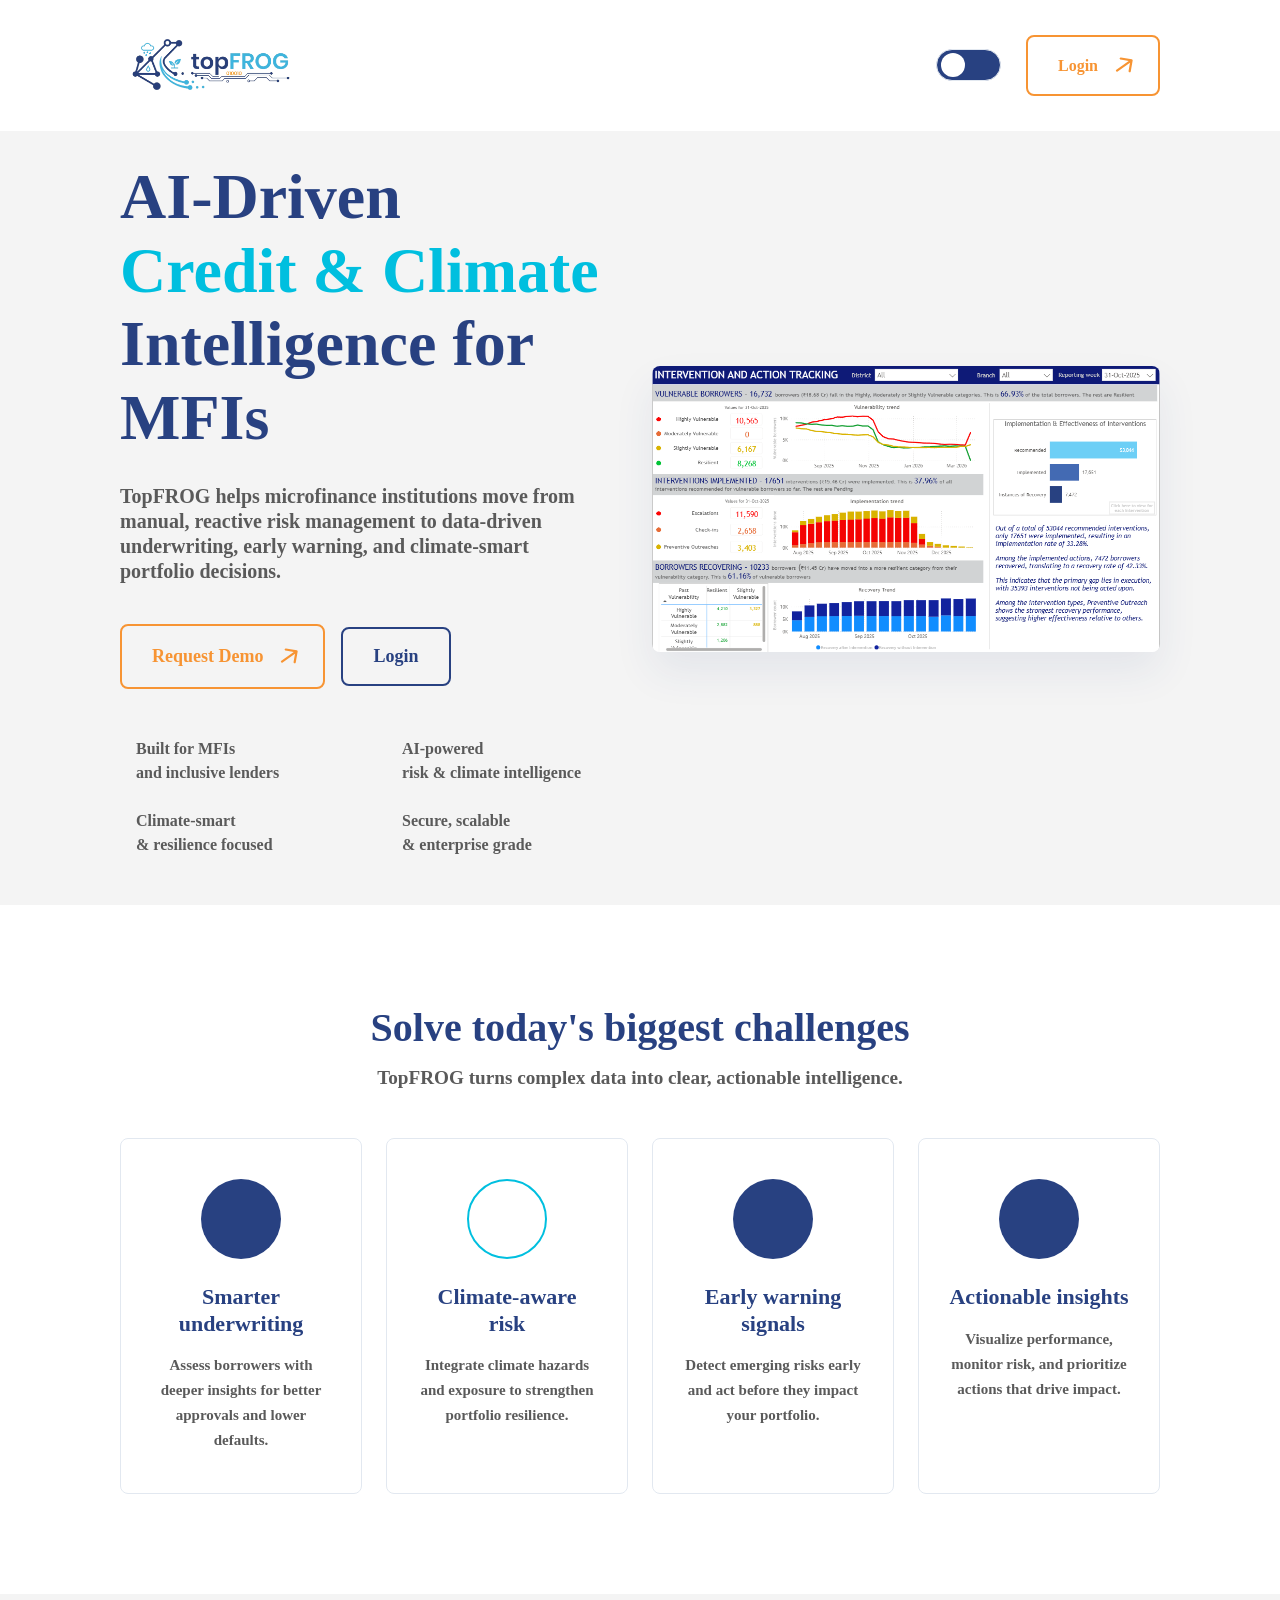
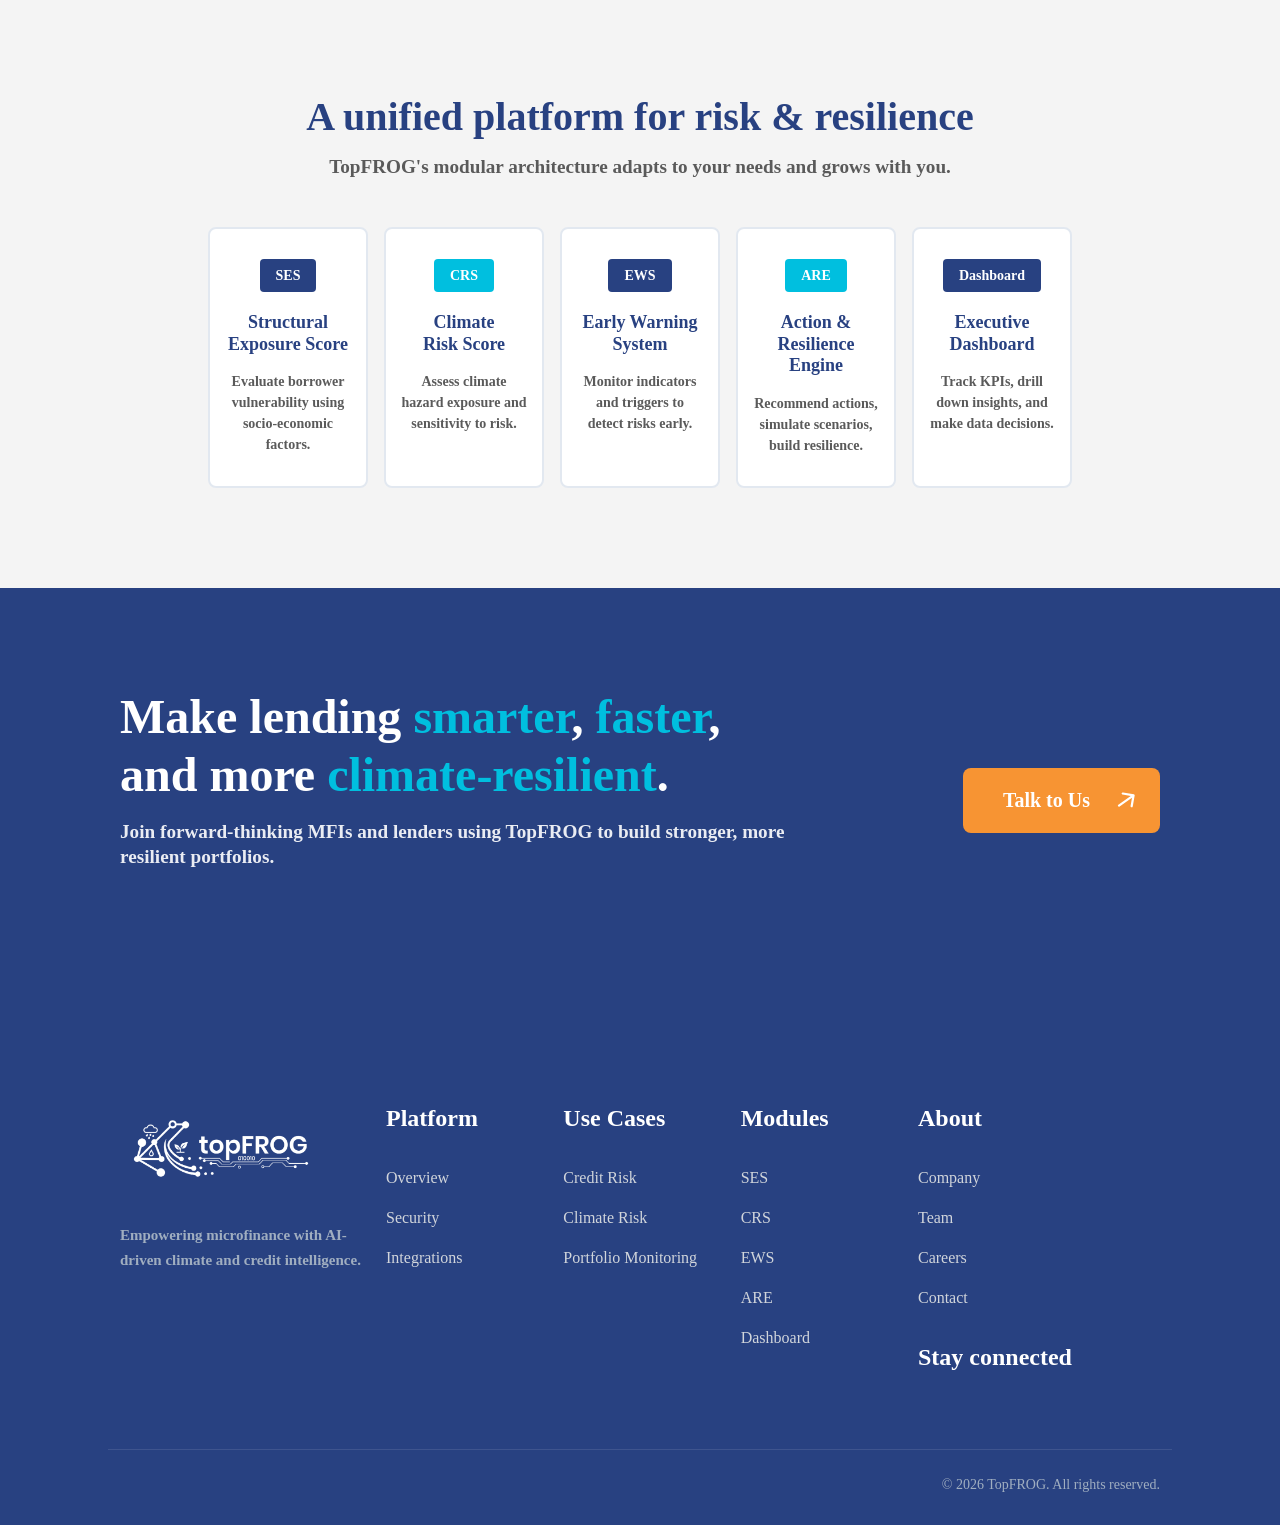
==== index.html @ 1429dd78 "Update index.html" ====
<!DOCTYPE html>
<html lang="en">
<head>
    <meta charset="UTF-8">
    <meta name="viewport" content="width=device-width, initial-scale=1.0">
    <title>TopFROG | AI-Driven Credit & Climate Intelligence</title>
    <link rel="icon" type="image/x-icon" href="browser_icon_bg.png">
    
    <link rel="stylesheet" href="css/bootstrap.min.css">
    <link rel="stylesheet" href="css/font-awesome.min.css">
    <link rel="stylesheet" href="css/fonts.css">
    <link rel="stylesheet" href="css/variables.css">
    <link rel="stylesheet" href="css/msc-main.css">
    <link rel="stylesheet" href="css/homepage.css">
    
    <link href="https://unpkg.com/aos@2.3.1/dist/aos.css" rel="stylesheet">

    <style>
        body {
            font-family: var(--font-family) !important;
            color: var(--text-color);
            background-color: #ffffff;
            -webkit-font-smoothing: antialiased;
            overflow-x: hidden;
            transition: background-color 0.4s ease, color 0.4s ease;
        }

        /* --- FLUID HEADER & ENLARGED LOGO --- */
        .main-header {
            position: fixed;
            top: 0; left: 0; width: 100%;
            background: #ffffff;
            padding: 20px 0;
            z-index: 1000;
            transition: all 0.4s cubic-bezier(0.25, 0.8, 0.25, 1);
            border-bottom: 1px solid transparent;
        }
        .main-header.shrink {
            padding: 10px 0 !important;
            box-shadow: 0 4px 20px rgba(0,0,0,0.08);
            border-bottom: 1px solid #eeeeee;
        }
        
        /* Enlarged Logo Configuration */
        .main-header .logo-and-menu img { height: 90px; transition: all 0.4s ease; }
        .main-header.shrink .logo-and-menu img { height: 65px !important; }
        
        .hero-padding-fix { padding-top: 160px; }

        /* --- MSC NATIVE DARK MODE SWITCH --- */
        .main-header .about-theme-toggle-btn .theme-switch { position:relative; display:inline-block; vertical-align:middle; width:65px; height:32px; margin:0 25px; }
        .main-header .about-theme-toggle-btn .theme-switch input { display:none; }
        .main-header .about-theme-toggle-btn .theme-slider { position:absolute; cursor:pointer; top:0; left:0; right:0; bottom:0; background-color:var(--primary-color); border-radius:50px; transition:0.4s; border:1px solid #e2e8f0; }
        .main-header .about-theme-toggle-btn .theme-slider:before { position:absolute; content:""; height:24px; width:24px; left:4px; bottom:3px; border-radius:50%; background-color:#ffffff; transition:0.4s; z-index:2; }
        .main-header .about-theme-toggle-btn input:checked + .theme-slider { background-color:#1e1e1e; border-color:#555; }
        .main-header .about-theme-toggle-btn input:checked + .theme-slider:before { transform:translateX(31px); }
        .main-header .about-theme-toggle-btn .fa-sun-o { color:#fdb913; position:absolute; left:9px; top:50%; transform:translateY(-50%); font-size:14px; z-index:1; }
        .main-header .about-theme-toggle-btn .fa-moon-o { color:#f1efef; position:absolute; right:9px; top:50%; transform:translateY(-50%); font-size:14px; z-index:1; }

        /* --- MSC NATIVE SLIDING BUTTON ANIMATIONS --- */
        .common-btn {
            background-color: transparent; 
            color: var(--active-btn);
            border: 2px solid var(--active-btn);
            border-radius: var(--border-radius);
            font-weight: 600;
            padding: 12px 30px;
            padding-right: 60px !important;
            position: relative;
            display: inline-block;
            transition: all 0.3s ease;
            text-decoration: none;
            overflow: hidden;
        }
        .common-btn .arrow {
            position: absolute;
            top: 0; bottom: 0;
            margin: auto;
            right: 20px;
            fill: var(--active-btn);
            transition: all 0.3s ease;
        }
        .common-btn:hover { background-color: var(--active-btn); color: #ffffff !important; box-shadow: 0 10px 20px rgba(247, 148, 51, 0.2); }
        .common-btn:hover .arrow { fill: #ffffff; right: 12px; }

        .btn-outline-msc {
            display: inline-flex; align-items: center; justify-content: center;
            background-color: transparent; color: var(--primary-color);
            font-weight: var(--font-weight-six); border-radius: var(--border-radius);
            padding: 12px 30px; border: 2px solid var(--primary-color);
            transition: all 0.3s ease; text-decoration: none; font-size: 18px;
        }
        .btn-outline-msc:hover { background-color: var(--primary-color); color: #ffffff; transform: translateY(-2px); }

        /* --- DYNAMIC COMPONENTS --- */
        .text-teal { color: var(--secondary-color) !important; }
        .text-dark-blue { color: var(--primary-color) !important; }
        .bg-light-gray { background-color: var(--background-color); transition: background-color 0.4s ease; }

        .dashboard-placeholder {
            background: #ffffff; border-radius: var(--border-radius); min-height: 450px;
            display: flex; align-items: center; justify-content: center;
            border: 1px solid #e2e8f0; box-shadow: 0 20px 40px rgba(40, 65, 129, 0.08); 
            transition: all 0.5s ease;
        }
        .dashboard-placeholder:hover { transform: translateY(-5px); box-shadow: 0 25px 50px rgba(40, 65, 129, 0.12); }

        .feature-card {
            background: #ffffff; border: 1px solid #e2e8f0; border-radius: var(--border-radius);
            padding: 40px 30px; text-align: center; height: 100%; transition: all 0.4s ease;
        }
        .feature-card:hover { transform: translateY(-8px); box-shadow: 0 15px 30px rgba(0,0,0,0.06); border-color: var(--secondary-color); }
        
        .icon-circle {
            width: 80px; height: 80px; background-color: var(--primary-color); color: #ffffff;
            border-radius: 50%; display: flex; align-items: center; justify-content: center;
            font-size: 2rem; margin: 0 auto 25px; transition: all 0.4s ease;
        }
        .feature-card:hover .icon-circle { transform: scale(1.1); box-shadow: 0 10px 20px rgba(40, 65, 129, 0.2); }

        .pipeline-box {
            background: #ffffff; border: 2px solid #e2e8f0; border-radius: var(--border-radius);
            padding: 30px 15px; text-align: center; height: 100%; transition: all 0.3s ease;
        }
        .pipeline-box:hover { border-color: var(--primary-color); box-shadow: 0 10px 20px rgba(0,0,0,0.04); transform: translateY(-3px);}
        
        .pipeline-tag {
            background: var(--primary-color); color: #ffffff; border-radius: 4px;
            padding: 6px 16px; font-weight: var(--font-weight-six); display: inline-block;
            margin-bottom: 20px; font-size: 14px;
        }

        .cta-section { background: var(--primary-color); padding: 100px 0; position: relative; overflow: hidden; }

        footer { background-color: var(--primary-color); color: #ffffff; padding: 80px 0 30px; }
        footer h6 { color: #ffffff; margin-bottom: 25px; font-weight: var(--font-weight-six); font-size: var(--font-size-twenty-four);}
        footer ul li a { color: #d1d5db; text-decoration: none; transition: all 0.3s ease; font-size: 16px; display: inline-block; padding: 4px 0;}
        footer ul li a:hover { color: var(--secondary-color); transform: translateX(5px); }
        .social-icon { color: #ffffff; font-size: 1.8rem; margin-right: 20px; transition: all 0.3s ease; }
        .social-icon:hover { color: var(--secondary-color); transform: translateY(-3px); }

        /* --- DARK MODE LOGIC --- */
        body.dark-theme { background-color: #121212; color: #d1d5db; }
        body.dark-theme .main-header { background: #1e1e1e; border-bottom-color: #333; }
        body.dark-theme .bg-light-gray { background-color: #1a1a1a !important; }
        body.dark-theme .feature-card, body.dark-theme .pipeline-box, body.dark-theme .dashboard-placeholder { 
            background: #1e1e1e; border-color: #333; color: #ffffff; box-shadow: none;
        }
        body.dark-theme .feature-card:hover, body.dark-theme .pipeline-box:hover { border-color: var(--secondary-color); }
        body.dark-theme h2, body.dark-theme h3, body.dark-theme h4, body.dark-theme h5 { color: #ffffff !important; }
        body.dark-theme .text-dark-blue { color: var(--secondary-light-color) !important; }
        body.dark-theme .btn-outline-msc { color: var(--secondary-light-color); border-color: var(--secondary-light-color); }
        body.dark-theme .btn-outline-msc:hover { background-color: var(--secondary-light-color); color: #121212; }
    </style>
</head>
<body>

    <header class="main-header">
        <div class="custom-container">
            <div class="header-inner d-flex justify-content-between align-items-center">
                <div class="logo-and-menu">
                    <a href="/">
                        <img src="TopFROG-removebg 2.png" alt="TopFROG Logo">
                    </a>
                </div>
                <div class="right-box d-flex align-items-center">
                    <ul class="d-none d-lg-flex mb-0 list-unstyled align-items-center me-4" style="gap: 30px;">
                        <li><a href="#" style="color: inherit; font-weight: var(--font-weight-six); text-decoration: none; font-size: 17px; transition: color 0.3s;" onmouseover="this.style.color='var(--secondary-color)'" onmouseout="this.style.color='inherit'">Platform</a></li>
                        <li><a href="#" style="color: inherit; font-weight: var(--font-weight-six); text-decoration: none; font-size: 17px; transition: color 0.3s;" onmouseover="this.style.color='var(--secondary-color)'" onmouseout="this.style.color='inherit'">Use Cases</a></li>
                        <li><a href="#" style="color: inherit; font-weight: var(--font-weight-six); text-decoration: none; font-size: 17px; transition: color 0.3s;" onmouseover="this.style.color='var(--secondary-color)'" onmouseout="this.style.color='inherit'">Modules</a></li>
                        <li><a href="#" style="color: inherit; font-weight: var(--font-weight-six); text-decoration: none; font-size: 17px; transition: color 0.3s;" onmouseover="this.style.color='var(--secondary-color)'" onmouseout="this.style.color='inherit'">About</a></li>
                    </ul>
                    
                    <div class="about-theme-toggle-btn">
                        <label class="theme-switch" for="theme-slider-switch">
                            <input type="checkbox" id="theme-slider-switch">
                            <div class="theme-slider round">
                                <i class="fa fa-sun-o" aria-hidden="true"></i>
                                <i class="fa fa-moon-o" aria-hidden="true"></i>
                            </div>
                        </label>
                    </div>

                    <a href="/application/login.html" class="common-btn" style="font-size: 16px;">
                        Login
                        <svg class="arrow" width="27" height="27" viewBox="0 0 27 27" fill="none" xmlns="http://www.w3.org/2000/svg"><path fill-rule="evenodd" clip-rule="evenodd" d="M5.09846 19.2357C5.45043 19.7384 6.14327 19.8605 6.64594 19.5086L19.0113 10.8502L17.567 19.0408C17.4605 19.6452 17.864 20.2215 18.4684 20.3281C19.0727 20.4346 19.6489 20.0311 19.7556 19.4268L21.6656 8.59436C21.7721 7.99011 21.3686 7.41383 20.7644 7.3072L9.93194 5.39723C9.32761 5.29065 8.75133 5.69417 8.64478 6.29851C8.5382 6.90284 8.94172 7.47912 9.54606 7.58567L17.7367 9.0299L5.37132 17.6882C4.86865 18.0402 4.74649 18.733 5.09846 19.2357Z"></path></svg>
                    </a>
                </div>
            </div>
        </div>
    </header>

    <section class="common-section-top hero-padding-fix pb-5 bg-light-gray">
        <div class="custom-container">
            <div class="row align-items-center">
                <div class="col-lg-6 title-box mb-5 mb-lg-0" data-aos="fade-right" data-aos-duration="1000">
                    <h2 style="color: var(--primary-color); font-size: 4rem; font-weight: 700; line-height: 1.15; margin-bottom: 30px;">
                        AI-Driven <br>
                        <span class="text-teal">Credit & Climate</span> <br>
                        Intelligence for MFIs
                    </h2>
                    <p style="font-size: 1.25rem; margin-bottom: 40px; max-width: 90%;">
                        TopFROG helps microfinance institutions move from manual, reactive risk management to data-driven underwriting, early warning, and climate-smart portfolio decisions.
                    </p>
                    <div class="d-flex gap-3 mb-5 align-items-center">
                        <a href="#" class="common-btn" style="font-size: 18px; padding: 14px 30px; padding-right: 60px !important;">
                            Request Demo
                            <svg class="arrow" width="27" height="27" viewBox="0 0 27 27" fill="none" xmlns="http://www.w3.org/2000/svg"><path fill-rule="evenodd" clip-rule="evenodd" d="M5.09846 19.2357C5.45043 19.7384 6.14327 19.8605 6.64594 19.5086L19.0113 10.8502L17.567 19.0408C17.4605 19.6452 17.864 20.2215 18.4684 20.3281C19.0727 20.4346 19.6489 20.0311 19.7556 19.4268L21.6656 8.59436C21.7721 7.99011 21.3686 7.41383 20.7644 7.3072L9.93194 5.39723C9.32761 5.29065 8.75133 5.69417 8.64478 6.29851C8.5382 6.90284 8.94172 7.47912 9.54606 7.58567L17.7367 9.0299L5.37132 17.6882C4.86865 18.0402 4.74649 18.733 5.09846 19.2357Z"></path></svg>
                        </a>
                        <a href="/application/login.html" class="btn-outline-msc" style="padding: 14px 30px;">Login</a>
                    </div>
                    
                    <div class="row g-4" style="font-weight: var(--font-weight-six); font-size: 16px;">
                        <div class="col-6 d-flex align-items-center gap-3">
                            <i class="fa fa-shield fa-2x text-dark-blue"></i>
                            <span>Built for MFIs<br>and inclusive lenders</span>
                        </div>
                        <div class="col-6 d-flex align-items-center gap-3">
                            <i class="fa fa-line-chart fa-2x text-dark-blue"></i>
                            <span>AI-powered<br>risk & climate intelligence</span>
                        </div>
                        <div class="col-6 d-flex align-items-center gap-3">
                            <i class="fa fa-leaf fa-2x text-dark-blue"></i>
                            <span>Climate-smart<br>& resilience focused</span>
                        </div>
                        <div class="col-6 d-flex align-items-center gap-3">
                            <i class="fa fa-lock fa-2x text-dark-blue"></i>
                            <span>Secure, scalable<br>& enterprise grade</span>
                        </div>
                    </div>
                </div>
                
                <div class="col-lg-6" data-aos="fade-left" data-aos-duration="1200" data-aos-delay="200">
                    <a href="/application/login.html">
                        <img src="Dashboard_Mock.png" alt="TopFROG Dashboard" style="width: 100%; height: auto; border-radius: var(--border-radius); box-shadow: 0 20px 40px rgba(40, 65, 129, 0.08);">
                    </a>
                </div>
            </div>
        </div>
    </section>

    <section class="common-section" style="padding: 100px 0;">
        <div class="custom-container">
            <div class="title-box text-center mb-5" data-aos="fade-up">
                <h3 style="color: var(--primary-color); font-weight: 700; font-size: 2.5rem; margin-bottom: 15px;">Solve today's biggest challenges</h3>
                <p style="font-size: 1.2rem;">TopFROG turns complex data into clear, actionable intelligence.</p>
            </div>
            
            <div class="row g-4">
                <div class="col-md-6 col-lg-3" data-aos="fade-up" data-aos-delay="100">
                    <div class="feature-card">
                        <div class="icon-circle"><i class="fa fa-user"></i></div>
                        <h4 style="color: var(--primary-color); font-size: 22px; font-weight: var(--font-weight-six);">Smarter underwriting</h4>
                        <p class="mb-0 mt-3" style="font-size: 15px;">Assess borrowers with deeper insights for better approvals and lower defaults.</p>
                    </div>
                </div>
                <div class="col-md-6 col-lg-3" data-aos="fade-up" data-aos-delay="200">
                    <div class="feature-card">
                        <div class="icon-circle text-teal bg-white" style="border: 2px solid var(--secondary-color);"><i class="fa fa-tint"></i></div>
                        <h4 style="color: var(--primary-color); font-size: 22px; font-weight: var(--font-weight-six);">Climate-aware risk</h4>
                        <p class="mb-0 mt-3" style="font-size: 15px;">Integrate climate hazards and exposure to strengthen portfolio resilience.</p>
                    </div>
                </div>
                <div class="col-md-6 col-lg-3" data-aos="fade-up" data-aos-delay="300">
                    <div class="feature-card">
                        <div class="icon-circle"><i class="fa fa-bell"></i></div>
                        <h4 style="color: var(--primary-color); font-size: 22px; font-weight: var(--font-weight-six);">Early warning signals</h4>
                        <p class="mb-0 mt-3" style="font-size: 15px;">Detect emerging risks early and act before they impact your portfolio.</p>
                    </div>
                </div>
                <div class="col-md-6 col-lg-3" data-aos="fade-up" data-aos-delay="400">
                    <div class="feature-card">
                        <div class="icon-circle"><i class="fa fa-bar-chart"></i></div>
                        <h4 style="color: var(--primary-color); font-size: 22px; font-weight: var(--font-weight-six);">Actionable insights</h4>
                        <p class="mb-0 mt-3" style="font-size: 15px;">Visualize performance, monitor risk, and prioritize actions that drive impact.</p>
                    </div>
                </div>
            </div>
        </div>
    </section>

    <section class="common-section bg-light-gray" style="padding: 100px 0;">
        <div class="custom-container text-center">
            <div class="title-box mb-5" data-aos="fade-up">
                <h3 style="color: var(--primary-color); font-weight: 700; font-size: 2.5rem; margin-bottom: 15px;">A unified platform for risk & resilience</h3>
                <p style="font-size: 1.2rem;">TopFROG's modular architecture adapts to your needs and grows with you.</p>
            </div>
            
            <div class="row g-3 align-items-stretch justify-content-center">
                <div class="col-md-2" data-aos="zoom-in" data-aos-delay="100">
                    <div class="pipeline-box">
                        <span class="pipeline-tag">SES</span>
                        <h5 style="color: var(--primary-color); font-weight: var(--font-weight-six); font-size: 18px;">Structural<br>Exposure Score</h5>
                        <p style="font-size: 14px; line-height: 1.5;" class="mt-3">Evaluate borrower vulnerability using socio-economic factors.</p>
                        <i class="fa fa-users fa-2x text-dark-blue mt-3"></i>
                    </div>
                </div>
                <div class="col-md-2" data-aos="zoom-in" data-aos-delay="200">
                    <div class="pipeline-box">
                        <span class="pipeline-tag" style="background-color: var(--secondary-color);">CRS</span>
                        <h5 style="color: var(--primary-color); font-weight: var(--font-weight-six); font-size: 18px;">Climate<br>Risk Score</h5>
                        <p style="font-size: 14px; line-height: 1.5;" class="mt-3">Assess climate hazard exposure and sensitivity to risk.</p>
                        <i class="fa fa-bolt fa-2x text-teal mt-3"></i>
                    </div>
                </div>
                <div class="col-md-2" data-aos="zoom-in" data-aos-delay="300">
                    <div class="pipeline-box">
                        <span class="pipeline-tag">EWS</span>
                        <h5 style="color: var(--primary-color); font-weight: var(--font-weight-six); font-size: 18px;">Early Warning<br>System</h5>
                        <p style="font-size: 14px; line-height: 1.5;" class="mt-3">Monitor indicators and triggers to detect risks early.</p>
                        <i class="fa fa-bell-o fa-2x text-dark-blue mt-3"></i>
                    </div>
                </div>
                <div class="col-md-2" data-aos="zoom-in" data-aos-delay="400">
                    <div class="pipeline-box">
                        <span class="pipeline-tag" style="background-color: var(--secondary-color);">ARE</span>
                        <h5 style="color: var(--primary-color); font-weight: var(--font-weight-six); font-size: 18px;">Action &<br>Resilience Engine</h5>
                        <p style="font-size: 14px; line-height: 1.5;" class="mt-3">Recommend actions, simulate scenarios, build resilience.</p>
                        <i class="fa fa-leaf fa-2x text-teal mt-3"></i>
                    </div>
                </div>
                <div class="col-md-2" data-aos="zoom-in" data-aos-delay="500">
                    <div class="pipeline-box">
                        <span class="pipeline-tag">Dashboard</span>
                        <h5 style="color: var(--primary-color); font-weight: var(--font-weight-six); font-size: 18px;">Executive<br>Dashboard</h5>
                        <p style="font-size: 14px; line-height: 1.5;" class="mt-3">Track KPIs, drill down insights, and make data decisions.</p>
                        <i class="fa fa-pie-chart fa-2x text-dark-blue mt-3"></i>
                    </div>
                </div>
            </div>
        </div>
    </section>

    <section class="common-section cta-section">
        <div class="custom-container">
            <div class="row align-items-center">
                <div class="col-lg-8 title-box" data-aos="fade-right">
                    <h2 class="text-white mb-3" style="font-size: 3rem; font-weight: 700; line-height: 1.2;">
                        Make lending <span class="text-teal">smarter</span>, <span class="text-teal">faster</span>,<br>
                        and more <span class="text-teal">climate-resilient</span>.
                    </h2>
                    <p class="text-white mt-3" style="opacity: 0.9; font-size: 1.2rem;">
                        Join forward-thinking MFIs and lenders using TopFROG to build stronger, more resilient portfolios.
                    </p>
                </div>
                <div class="col-lg-4 text-lg-end mt-5 mt-lg-0" data-aos="fade-left">
                    <a href="#" class="common-btn" style="font-size: 20px; padding: 16px 40px; padding-right: 70px !important; background-color: var(--active-btn); border: none; color: #ffffff;">
                        Talk to Us
                        <svg class="arrow" width="27" height="27" viewBox="0 0 27 27" fill="none" xmlns="http://www.w3.org/2000/svg"><path fill-rule="evenodd" clip-rule="evenodd" d="M5.09846 19.2357C5.45043 19.7384 6.14327 19.8605 6.64594 19.5086L19.0113 10.8502L17.567 19.0408C17.4605 19.6452 17.864 20.2215 18.4684 20.3281C19.0727 20.4346 19.6489 20.0311 19.7556 19.4268L21.6656 8.59436C21.7721 7.99011 21.3686 7.41383 20.7644 7.3072L9.93194 5.39723C9.32761 5.29065 8.75133 5.69417 8.64478 6.29851C8.5382 6.90284 8.94172 7.47912 9.54606 7.58567L17.7367 9.0299L5.37132 17.6882C4.86865 18.0402 4.74649 18.733 5.09846 19.2357Z" fill="#ffffff"></path></svg>
                    </a>
                </div>
            </div>
        </div>
    </section>

    <footer>
        <div class="custom-container">
            <div class="row mb-5">
                <div class="col-lg-3 mb-5 mb-lg-0">
                    <img src="TopFROG-removebg 2.png" alt="TopFROG Logo" style="height: 100px; filter: brightness(0) invert(1);" class="mb-4">
                    <p style="color: #a0aec0; font-size: 15px;">Empowering microfinance with AI-driven climate and credit intelligence.</p>
                </div>
                <div class="col-lg-2 col-6">
                    <h6>Platform</h6>
                    <ul class="list-unstyled">
                        <li class="mb-2"><a href="#">Overview</a></li>
                        <li class="mb-2"><a href="#">Security</a></li>
                        <li class="mb-2"><a href="#">Integrations</a></li>
                    </ul>
                </div>
                <div class="col-lg-2 col-6">
                    <h6>Use Cases</h6>
                    <ul class="list-unstyled">
                        <li class="mb-2"><a href="#">Credit Risk</a></li>
                        <li class="mb-2"><a href="#">Climate Risk</a></li>
                        <li class="mb-2"><a href="#">Portfolio Monitoring</a></li>
                    </ul>
                </div>
                <div class="col-lg-2 col-6 mt-4 mt-lg-0">
                    <h6>Modules</h6>
                    <ul class="list-unstyled">
                        <li class="mb-2"><a href="#">SES</a></li>
                        <li class="mb-2"><a href="#">CRS</a></li>
                        <li class="mb-2"><a href="#">EWS</a></li>
                        <li class="mb-2"><a href="#">ARE</a></li>
                        <li class="mb-2"><a href="#">Dashboard</a></li>
                    </ul>
                </div>
                <div class="col-lg-3 col-6 mt-4 mt-lg-0">
                    <h6>About</h6>
                    <ul class="list-unstyled mb-4">
                        <li class="mb-2"><a href="#">Company</a></li>
                        <li class="mb-2"><a href="#">Team</a></li>
                        <li class="mb-2"><a href="#">Careers</a></li>
                        <li class="mb-2"><a href="#">Contact</a></li>
                    </ul>
                    <h6>Stay connected</h6>
                    <div class="d-flex mt-3">
                        <a href="#" class="social-icon"><i class="fa fa-linkedin"></i></a>
                        <a href="#" class="social-icon"><i class="fa fa-envelope"></i></a>
                    </div>
                </div>
            </div>
            <div class="row pt-4" style="border-top: 1px solid rgba(255,255,255,0.1);">
                <div class="col-12 text-center text-md-end" style="color: #a0aec0; font-size: 14px;">
                    © 2026 TopFROG. All rights reserved.
                </div>
            </div>
        </div>
    </footer>

    <div class="back-to-top" style="display: none;">
        <a href="#"><i class="fa fa-chevron-up"></i></a>
    </div>

    <script src="https://code.jquery.com/jquery-3.6.0.min.js"></script>
    <script src="https://cdn.jsdelivr.net/npm/bootstrap@5.3.0/dist/js/bootstrap.bundle.min.js"></script>
    <script src="https://unpkg.com/aos@2.3.1/dist/aos.js"></script>
    <script src="js/msc-custom.js"></script>
    
    <script>
        // Initialize AOS Animations
        AOS.init({ once: true, offset: 50, easing: 'ease-out-cubic' });

        // Standalone Vanilla JS Dark Mode Logic 
        // (This replaces the WordPress-dependent theme-dark-mode.js to prevent AJAX 404 errors on GitHub Pages)
        document.addEventListener('DOMContentLoaded', function() {
            const themeToggle = document.getElementById('theme-slider-switch');
            const body = document.body;

            // Check local storage on load
            if (localStorage.getItem('theme') === 'dark') {
                body.classList.add('dark-theme');
                themeToggle.checked = true;
            } else {
                body.classList.remove('dark-theme');
                themeToggle.checked = false;
            }

            // Listen for toggle clicks
            themeToggle.addEventListener('change', function() {
                if (this.checked) {
                    body.classList.add('dark-theme');
                    localStorage.setItem('theme', 'dark');
                } else {
                    body.classList.remove('dark-theme');
                    localStorage.setItem('theme', 'light');
                }
            });
        });
    </script>
</body>
</html>
---- css/fonts.css ----
/* ---------- font-family ---------- 

Source Sans Pro - font-weight: normal
Source Sans Pro Light - font-weight: 300
Source Sans Pro ExtraLight -  font-weight: 200
Source Sans Pro Semibold -  font-weight: 600
Source Sans Pro Bold - font-weight: bold
Source Sans Pro Black - font-weight: 900 

*/

@font-face {
  font-family: "Source Sans Pro";
  src: url("fonts/SourceSansPro-Black.eot");
  src: url("fonts/SourceSansPro-BlackIt.eot?#iefix") format("embedded-opentype"),
    url("fonts/SourceSansPro-BlackIt.woff2") format("woff2"),
    url("fonts/SourceSansPro-BlackIt.woff") format("woff"),
    url("fonts/SourceSansPro-BlackIt.ttf") format("truetype");
  font-weight: 900;
  font-style: italic;
  font-display: swap;
}

@font-face {
  font-family: "Source Sans Pro";
  src: url("fonts/SourceSansPro-BoldIt.eot");
  src: url("fonts/SourceSansPro-BoldIt.eot?#iefix") format("embedded-opentype"),
    url("fonts/SourceSansPro-BoldIt.woff2") format("woff2"),
    url("fonts/SourceSansPro-BoldIt.woff") format("woff"),
    url("fonts/SourceSansPro-BoldIt.ttf") format("truetype");
  font-weight: bold;
  font-style: italic;
  font-display: swap;
}

@font-face {
  font-family: "Source Sans Pro";
  src: url("fonts/SourceSansPro-Bold.eot");
  src: url("fonts/SourceSansPro-Bold.eot?#iefix") format("embedded-opentype"),
    url("fonts/SourceSansPro-Bold.woff2") format("woff2"),
    url("fonts/SourceSansPro-Bold.woff") format("woff"),
    url("fonts/SourceSansPro-Bold.ttf") format("truetype");
  font-weight: bold;
  font-style: normal;
  font-display: swap;
}

@font-face {
  font-family: "Source Sans Pro";
  src: url("fonts/SourceSansPro-Black.eot");
  src: url("fonts/SourceSansPro-Black.eot?#iefix") format("embedded-opentype"),
    url("fonts/SourceSansPro-Black.woff2") format("woff2"),
    url("fonts/SourceSansPro-Black.woff") format("woff"),
    url("fonts/SourceSansPro-Black.ttf") format("truetype");
  font-weight: 900;
  font-style: normal;
  font-display: swap;
}

@font-face {
  font-family: "Source Sans Pro";
  src: url("fonts/SourceSansPro-ExtraLightIt.eot");
  src: url("fonts/SourceSansPro-ExtraLightIt.eot?#iefix")
      format("embedded-opentype"),
    url("fonts/SourceSansPro-ExtraLightIt.woff2") format("woff2"),
    url("fonts/SourceSansPro-ExtraLightIt.woff") format("woff"),
    url("fonts/SourceSansPro-ExtraLightIt.ttf") format("truetype");
  font-weight: 200;
  font-style: italic;
  font-display: swap;
}

@font-face {
  font-family: "Source Sans Pro";
  src: url("fonts/SourceSansPro-ExtraLight.eot");
  src: url("fonts/SourceSansPro-ExtraLight.eot?#iefix")
      format("embedded-opentype"),
    url("fonts/SourceSansPro-ExtraLight.woff2") format("woff2"),
    url("fonts/SourceSansPro-ExtraLight.woff") format("woff"),
    url("fonts/SourceSansPro-ExtraLight.ttf") format("truetype");
  font-weight: 200;
  font-style: normal;
  font-display: swap;
}

@font-face {
  font-family: "Source Sans Pro";
  src: url("fonts/SourceSansPro-It.eot");
  src: url("fonts/SourceSansPro-It.eot?#iefix") format("embedded-opentype"),
    url("fonts/SourceSansPro-It.woff2") format("woff2"),
    url("fonts/SourceSansPro-It.woff") format("woff"),
    url("fonts/SourceSansPro-It.ttf") format("truetype");
  font-weight: normal;
  font-style: italic;
  font-display: swap;
}

@font-face {
  font-family: "Source Sans Pro";
  src: url("fonts/SourceSansPro-Light.eot");
  src: url("fonts/SourceSansPro-Light.eot?#iefix") format("embedded-opentype"),
    url("fonts/SourceSansPro-Light.woff2") format("woff2"),
    url("fonts/SourceSansPro-Light.woff") format("woff"),
    url("fonts/SourceSansPro-Light.ttf") format("truetype");
  font-weight: 300;
  font-style: normal;
  font-display: swap;
}

@font-face {
  font-family: "Source Sans Pro";
  src: url("fonts/SourceSansPro-LightIt.eot");
  src: url("fonts/SourceSansPro-LightIt.eot?#iefix") format("embedded-opentype"),
    url("fonts/SourceSansPro-LightIt.woff2") format("woff2"),
    url("fonts/SourceSansPro-LightIt.woff") format("woff"),
    url("fonts/SourceSansPro-LightIt.ttf") format("truetype");
  font-weight: 300;
  font-style: italic;
  font-display: swap;
}

@font-face {
  font-family: "Source Sans Pro";
  src: url("fonts/SourceSansPro-Regular.eot");
  src: url("fonts/SourceSansPro-Regular.eot?#iefix") format("embedded-opentype"),
    url("fonts/SourceSansPro-Regular.woff2") format("woff2"),
    url("fonts/SourceSansPro-Regular.woff") format("woff"),
    url("fonts/SourceSansPro-Regular.ttf") format("truetype");
  font-weight: normal;
  font-style: normal;
  font-display: swap;
}

@font-face {
  font-family: "Source Sans Pro";
  src: url("fonts/SourceSansPro-SemiboldIt.eot");
  src: url("fonts/SourceSansPro-SemiboldIt.eot?#iefix")
      format("embedded-opentype"),
    url("fonts/SourceSansPro-SemiboldIt.woff2") format("woff2"),
    url("fonts/SourceSansPro-SemiboldIt.woff") format("woff"),
    url("fonts/SourceSansPro-SemiboldIt.ttf") format("truetype");
  font-weight: 600;
  font-style: italic;
  font-display: swap;
}

@font-face {
  font-family: "Source Sans Pro";
  src: url("fonts/SourceSansPro-Semibold.eot");
  src: url("fonts/SourceSansPro-Semibold.eot?#iefix")
      format("embedded-opentype"),
    url("fonts/SourceSansPro-Semibold.woff2") format("woff2"),
    url("fonts/SourceSansPro-Semibold.woff") format("woff"),
    url("fonts/SourceSansPro-Semibold.ttf") format("truetype");
  font-weight: 600;
  font-style: normal;
  font-display: swap;
}
---- css/variables.css ----
@import "fonts.css";
:root {
  --font-family: "Source Sans Pro";
  --primary-color: #284181;
  --secondary-color: #00bfdf;
  --secondary-light-color: #6ecfe0;
  --active-btn: #f79433;
  --text-color: #5a5a5a;
  --yellow-color: #fdb913;
  --background-color: #f4f4f4;
  --font-color: #5a5a5a;
  --background: no-repeat cover center;
  --custom-container-left: 120px;
  --title-margin-bottom: 50px;
  --common-space: 30px;
  --banner-size: 740px;
  --font-size-twenty-four: 24px;
  --font-weight-six: 600;
  --line-heigh-thirty: 30px;
  --border-radius: 8px;
} /*# sourceMappingURL=variables.css.map */
---- css/msc-main.css ----
:root {
  --font-family: "Source Sans Pro";
  --primary-color: #284181;
  --secondary-color: #00bfdf;
  --secondary-light-color: #6ecfe0;
  --active-btn: #f79433;
  --text-color: #5a5a5a;
  --yellow-color: #fdb913;
  --background-color: #f4f4f4;
  --font-color: #5a5a5a;
  --background: no-repeat cover center;
  --custom-container-left: 120px;
  --title-margin-bottom: 50px;
  --common-space: 30px;
  --banner-size: 740px;
  --font-size-twenty-four: 24px;
  --font-weight-six: 600;
  --line-heigh-thirty: 30px;
  --border-radius: 8px;
}

body {
  font-family: var(--font-family);
  font-weight: normal;
  font-style: normal;
  overflow-x: hidden;
  -webkit-font-smoothing: antialiased;
}

li {
  list-style: none;
}

ul {
  padding: 0;
}

ul,
p,
h1,
h2,
h3,
h4,
h5,
h6 {
  margin-bottom: 0;
}

p {
  font-weight: var(--font-weight-six);
  font-size: 20px;
  line-height: 25px;
}

a {
  outline: none;
  color: #fff;
  text-decoration: none;
}
a:hover {
  text-decoration: none;
  transition: 0.3s all ease-in-out;
  color: var(--active-btn);
}

.custom-container {
  padding: 0 120px;
}

.custom-container-left {
  padding-left: var(--custom-container-left);
}

.common-section {
  padding: 80px 0;
}

.common-section-top {
  padding-top: 80px;
}

.common-section-bottom {
  padding-bottom: 80px;
}

.common-bottom-padding {
  padding-bottom: 80px;
}

.common-btn {
  color: var(--active-btn);
  border: 2px solid var(--active-btn);
  border-radius: var(--border-radius);
  font-size: 26px;
  line-height: 33px;
  padding: 20px 34px;
  position: relative;
  display: inline-block;
  padding-right: 80px;
  transition: all 0.3s ease-in-out;
  overflow: hidden;
}
.common-btn .arrow {
  position: absolute;
  top: 0;
  bottom: 0;
  margin: auto;
  right: 23px;
  fill: var(--active-btn);
  transition: all 0.3s linear;
}
.common-btn:hover {
  color: #fff !important;
  background-color: var(--active-btn);
}
.common-btn:hover .arrow {
  fill: #fff;
  transform: rotate(-35deg);
  transform: scale(1.2) rotate(35deg);
}

.main-header {
  position: absolute;
  width: 100%;
  top: 0;
  z-index: 5;
  padding: 20px 0;
  transition: all 0.3s ease-in-out;
}
.main-header .search-area .search-box {
  position: absolute;
  right: 50px;
  z-index: 5;
  top: -10px;
  width: 0;
  transition: all 0.6s ease-out;
}
.main-header .search-area a {
  display: block;
  position: relative;
  z-index: 99;
}

.main-header .search-area .search-box input {
  border: none;
  font-size: 14px;
  /*  border-radius: var(--border-radius);*/
  border-radius: 8px !important;
  width: 100%;
  opacity: 0;
}
.main-header .search-area.show .search-box {
  width: 240px;
  transition: all 0.6s ease-in;
}
.main-header .search-area.show .search-box input {
  opacity: 1;
  padding: 10px 10px;
  padding-right: 68px;
}
.main-header .search-area.show .search-box input:focus-visible {
  outline: none;
}
.main-header .search-area.show svg {
  opacity: 0;
  position: relative;
}
.main-header .search-area.show:after {
  content: "";
  position: absolute;
  height: 2px;
  width: 22px;
  background: #fff;
  top: 12px;
  right: 16px;
  transform: rotate(45deg);
}
.main-header .search-area.show:before {
  content: "";
  position: absolute;
  height: 2px;
  width: 22px;
  background: #fff;
  top: 12px;
  right: 16px;
  transform: rotate(-45deg);
}
.main-header .header-inner {
  display: flex;
  justify-content: space-between;
  align-items: center;
}
.main-header .header-inner .logo-and-menu {
  display: flex;
  align-items: center;
}
.main-header .header-inner .menu {
  margin-right: 25px;
  cursor: pointer;
  margin-top: 18px;
}
.main-header .header-inner .menu span {
  height: 4px;
  background-color: #fff;
  width: 45px;
  display: block;
  margin-bottom: 10px;
}
.main-header .header-inner .menu span:last-of-type {
  margin-bottom: 0;
}
.main-header .header-inner .menu a {
  display: block;
}
.main-header .header-inner .search-and-language {
  justify-content: end;
  position: relative;
}
.main-header .header-inner .search-and-language svg {
  fill: #fff;
  display: inline-block;
  vertical-align: top;
}
.main-header .header-inner .search-and-language svg:last-of-type {
  margin-right: 10px;
}
.main-header .header-inner .search-and-language ul {
  display: flex;
  flex-direction: row;
  align-items: center;
}
.main-header .header-inner .search-and-language ul li {
  padding: 0 20px;
  border-right: solid 1px #fff;
  position: relative;
}
.main-header .header-inner .search-and-language ul li:hover a svg {
  fill: var(--active-btn);
  transition: 0.3s all ease-in-out;
}
.main-header .header-inner .search-and-language ul li:last-of-type {
  border-right: none;
  padding-right: 0;
}
.main-header .header-inner .search-and-language ul li .selectlanguage {
  background: transparent;
  color: #fff;
  outline: none;
  border: none;
  position: relative;
}
.main-header .header-inner .search-and-language .flag-option {
  cursor: pointer;
  position: relative;
  padding-right: 30px !important;
  margin-top: -4px;
}
.main-header .header-inner .search-and-language .flag-option:after {
  content: "";
  position: absolute;
  background-image: var(--wpr-bg-a89ab340-76ea-42ca-9ac2-3bebdf7f6df7);
  background-repeat: no-repeat;
  background-size: contain;
  width: 14px;
  height: 12px;
  top: 10px;
  right: 0;
}
.main-header .header-inner .search-and-language .flag-option li {
  border: none;
  margin-bottom: 10px;
}
.main-header .header-inner .search-and-language .flag-option .flag-select {
  display: none;
  position: absolute;
  top: 40px;
  width: 45px;
  padding: 0;
  background-color: #fff;
  z-index: 1;
}
.main-header .header-inner .search-and-language .flag-option .flag-select.show {
  display: block;
}
.main-header .header-inner .search-and-language .flag-option .flag-select li {
  padding: 5px;
  margin: 0;
}
.main-header.shrink {
  position: fixed;
  background-color: #fff;
  padding: 8px 0;
  box-shadow: 0 2px 2px rgba(0, 0, 0, 0.1);
  transition: all 0.3s ease-in-out;
  -webkit-animation-name: slideInDown;
  animation-name: slideInDown;
  -webkit-animation-duration: 1s;
  animation-duration: 1s;
  -webkit-animation-fill-mode: both;
  animation-fill-mode: both;
}
.main-header.shrink .search-and-language a {
  color: #5a5a5a;
}
.main-header.shrink .search-and-language ul li {
  border-color: #5a5a5a;
}
.main-header.shrink .search-and-language svg {
  fill: #5a5a5a !important;
}
.main-header.shrink .logo-and-menu .blue {
  fill: var(--primary-color);
}
.main-header.shrink .menu span {
  background-color: #5a5a5a;
}
.main-header.shrink .menu a {
  display: block;
}
.main-header.shrink .flag-option:after {
  filter: invert(1);
  opacity: 0.6;
}
.main-header.shrink .search-area input {
  border: solid 1px #c8c8c8;
  /*  border-radius: 0;*/
}
.main-header.shrink .search-area.show:after {
  right: 10px;
  background-color: #333;
}
.main-header.shrink .search-area.show:before {
  right: 10px;
  background-color: #333;
}

@keyframes slideInDown {
  from {
    top: -100%;
    visibility: visible;
  }
  to {
    top: 0;
  }
}
@-webkit-keyframes slideInDown {
  from {
    top: -100%;
    visibility: visible;
  }
  to {
    top: 0;
  }
}
.title-box {
  margin-bottom: var(--title-margin-bottom);
}
.title-box.primary-color h2 {
  color: var(--primary-color);
}
.title-box.text-color h4 {
  color: var(--text-color);
}
.title-box h2 {
  font-weight: var(--font-weight-six);
  font-size: 56px;
  line-height: 70px;
  color: #ffffff;
  margin: 0;
}
.title-box h3 {
  font-weight: var(--font-weight-six);
  font-size: 36px;
  line-height: 45px;
  color: #ffffff;
  margin: 0;
}
.title-box h4 {
  font-weight: var(--font-weight-six);
  font-size: 30px;
  line-height: 38px;
  margin: 0;
}

footer {
  background-color: var(--primary-color);
  padding-top: 50px;
  padding-bottom: 30px;
  color: #fff;
}
footer .footer-subscribe-brands {
  display: flex;
  width: 100%;
  gap: 50px;
  border-bottom: solid 1px rgba(196, 162, 162, 0.4);
  padding-bottom: var(--title-margin-bottom);
  margin-bottom: var(--title-margin-bottom);
}
footer h5 {
  font-weight: var(--font-weight-six);
  font-size: 36px;
  line-height: 45px;
  color: #ffffff;
  margin-bottom: var(--common-space);
}
footer .subscribe-us-now {
  border-right: solid 1px rgba(196, 162, 162, 0.4);
}
footer .subscribe-us-now p {
  max-width: 70%;
}
footer .our-brands ul {
  display: flex;
  gap: var(--common-space);
}
footer .our-brands ul li {
  background: #ffffff;
  border-radius: var(--border-radius);
  padding: 22px 45px;
}
footer .our-brands ul li img {
  height: 69px;
}
footer .our-brands ul a:hover {
  opacity: 0.8;
  margin-top: -5px;
}
footer .common-btn {
  margin-top: var(--common-space);
}
footer .quick-links {
  display: flex;
  justify-content: space-between;
}
footer .footer-logo p {
  margin: var(--common-space) 0;
  max-width: 400px;
  font-weight: 400;
  font-size: 18px;
  line-height: 23px;
}
footer .footer-logo ul {
  display: flex;
  gap: 5px;
}
footer .footer-logo ul a {
  display: block;
  border: solid 1px transparent;
  padding: 6px;
  border-radius: 50%;
  transition: all 0.3s ease-in-out;
}
footer .footer-logo ul a svg {
  fill: #fff;
  height: 30px;
  width: auto;
  transition: all 0.3s ease-in-out;
}
footer .footer-logo ul a:hover {
  opacity: 0.8;
  border: solid 1px var(--active-btn);
}
footer .footer-logo ul a:hover svg {
  fill: var(--active-btn);
}
footer h6 {
  font-weight: var(--font-weight-six);
  font-size: 30px;
  line-height: 38px;
  margin-bottom: var(--common-space);
}
footer .links li {
  margin-bottom: 16px;
}
footer .links a {
  font-weight: 400;
  font-size: 18px;
  line-height: 23px;
}
footer .links a:hover {
  color: var(--active-btn);
}
footer .bottom-area {
  display: flex;
  justify-content: space-between;
  border-top: solid 1px rgba(255, 255, 255, 0.4);
  margin-top: var(--title-margin-bottom);
  padding-top: var(--common-space);
}
footer .bottom-area .terms-privacy ul {
  display: flex;
  gap: 20px;
}
footer .bottom-area .terms-privacy ul li {
  border-right: solid 1px #fff;
  padding-right: 20px;
}
footer .bottom-area .terms-privacy ul li:last-of-type {
  border-right: none;
}
footer .bottom-area .terms-privacy ul li a {
  font-weight: 400;
  font-size: 20px;
  line-height: 25px;
}
footer .bottom-area p {
  font-weight: 400;
  font-size: 20px;
  line-height: 25px;
}

/* back-to-top */
.back-to-top {
  cursor: pointer;
  height: 50px;
  width: 50px;
  background: var(--active-btn);
  text-align: center;
  padding: 4px;
  position: fixed;
  bottom: 30px;
  right: 30px;
  z-index: 9;
  border-radius: var(--border-radius);
}
.back-to-top a {
  color: white;
  text-decoration: none;
  font-size: 20px;
  display: block;
}
.back-to-top a svg {
  height: 36px;
  width: auto;
}
.back-to-top:hover {
  background-color: var(--primary-color);
}

.menu-open {
  overflow: hidden;
}

.menu-box {
  position: fixed;
  left: 0;
  right: 0;
  top: 0;
  width: 100%;
  visibility: hidden;
  opacity: 0;
  background: #f1efef;
  z-index: -100;
  transition: all 0.5s ease-out;
}
.menu-box nav .inner-menu {
  background: var(--primary-color);
  height: 100vh;
  padding: 120px 30px 75px;
  width: 25vw;
}
.menu-box nav .inner-menu ul.left-box {
  display: block;
}
.menu-box nav .inner-menu ul.left-box li a {
  font-size: 36px;
  font-weight: 600;
  padding: 20px 0;
  display: block;
  position: relative;
  line-height: 1;
  border-bottom: 1px solid #ddd;
}
.menu-box nav .inner-menu ul.left-box li a svg {
  position: absolute;
  right: 15px;
  top: 50%;
  opacity: 0;
  transform: translateY(-50%);
}
.menu-box nav .inner-menu ul.left-box li.inner-li a svg {
  opacity: 1;
  color: #fff;
}
.menu-box nav .inner-menu ul.left-box li.inner-li a svg path {
  fill: #fff;
}
.menu-box nav .inner-menu ul.left-box li.active a {
  color: var(--active-btn);
}
.menu-box nav .inner-menu ul.left-box li.active a svg {
  fill: var(--active-btn);
}
.menu-box nav .inner-menu ul.left-box li.active a svg path {
  fill: var(--active-btn);
}
.menu-box nav .inner-menu .nav-wraaper-box {
  background: #f1efef;
  width: 75vw;
  top: 0;
  right: 0;
  position: absolute;
  padding: 55px 80px;
  min-height: 100%;
  visibility: hidden;
  opacity: 0;
  clear: both;
  overflow: hidden;
  transition: all 0.5s ease-out;
}
.menu-box nav .inner-menu .nav-wraaper-box .inner-box {
  float: left;
  width: 50%;
}
.menu-box nav .inner-menu .nav-wraaper-box .inner-box h2 {
  font-size: 35px;
  color: var(--primary-color);
  font-weight: 600;
  padding-bottom: 20px;
  border-bottom: 1px solid var(--primary-color);
  margin-bottom: 20px;
}
.menu-box nav .inner-menu .nav-wraaper-box .inner-box ul li a {
  color: #000;
  font-size: 24px !important;
  font-weight: 600;
  padding: 12px 0;
  border: none;
}
.menu-box nav .inner-menu .nav-wraaper-box .inner-box ul li a:hover {
  color: var(--active-btn);
}
.menu-box nav .inner-menu .nav-wraaper-box .inner-box ul li a img {
  height: 30px;
  margin-right: 15px;
  display: inline-block;
  vertical-align: top;
}
.menu-box nav .inner-menu .nav-wraaper-box .inner-box ul li a p {
  display: inline-block;
  vertical-align: middle;
  width: 45px;
}
.menu-box nav .inner-menu .nav-wraaper-box .inner-box:first-child {
  padding-right: 40px;
}
.menu-box nav .inner-menu .nav-wraaper-box .inner-box:last-of-type {
  padding-left: 40px;
}
.menu-box nav .inner-menu .nav-wraaper-box .inner-box p {
  font-size: 24px;
  line-height: 40px;
}
.menu-box nav .inner-menu .nav-wraaper-box .image-box img {
  width: 100%;
  border-radius: var(--border-radius);
  margin-bottom: 29px;
}
.menu-box nav .inner-menu li.active .nav-wraaper-box {
  visibility: visible;
  opacity: 1;
  transition: all 0.5s ease-in;
}
.menu-box nav .inner-menu li.active svg path {
  fill: var(--active-btn);
}
.menu-box nav .inner-menu .bottom-box {
  position: absolute;
  bottom: 20px;
}
.menu-box nav .inner-menu .bottom-box ul li a {
  font-size: 30px;
  line-height: 1;
  font-weight: 600;
  padding: 12px 0;
  display: block;
}
.menu-box nav .inner-menu .bottom-box .social-box {
  margin-top: 30px;
}
.menu-box nav .inner-menu .bottom-box .social-box li {
  display: inline-block;
  vertical-align: middle;
  width: 30px;
  position: relative;
  height: 30px;
  margin-right: 15px;
}
.menu-box nav .inner-menu .bottom-box .social-box li a {
  display: block;
  border: 1px solid transparent;
  border-radius: 50%;
  width: 40px;
  height: 40px;
  position: absolute;
  left: 0;
  right: 0;
  margin: 0 auto;
  top: 50%;
  transform: translateY(-50%);
  padding: 10px;
  transition: background-color 2s ease-out;
}
.menu-box nav .inner-menu .bottom-box .social-box li a svg {
  height: 100% !important;
  width: 100% !important;
  position: absolute;
  left: 0;
  right: 0;
  margin: 0 auto;
  top: 50%;
  transform: translateY(-50%);
  padding: 5px;
}
.menu-box nav .inner-menu .bottom-box .social-box li a svg path {
  fill: #fff;
}
.menu-box nav .inner-menu .bottom-box .social-box li a:hover {
  border: 1px solid var(--active-btn);
}
.menu-box nav .inner-menu .bottom-box .social-box li a:hover svg path {
  fill: var(--active-btn);
}
.menu-box nav .inner-menu .bottom-box .social-box li:last-of-type {
  margin-right: 0;
}
.menu-box .close-btn {
  display: inline-block;
  vertical-align: middle;
  color: #767676;
  margin-right: 25px;
  z-index: 9;
  margin-top: 12px;
  opacity: 0;
  transition: all 1s ease-in;
  visibility: hidden;
  transform: scale(0);
  left: -110%;
  position: relative;
}
.menu-box .close-btn svg {
  height: 35px;
  width: 35px;
}
.menu-box .logo-menu {
  display: inline-block;
  vertical-align: middle;
}

.menu-open .menu-box {
  visibility: visible;
  opacity: 1;
  left: 0;
  transition: all 0.5s ease-in;
  z-index: 999;
}
.menu-open .menu-box .close-menu-box {
  position: absolute;
  left: 30px;
  z-index: 99;
  top: 20px;
}
.menu-open .close-btn {
  color: #fff;
  opacity: 1;
  transition: all 1s ease-out;
  visibility: visible;
  transform: scale(1);
  left: 0;
}

.inner-banner-section .custom-container {
  height: 100%;
  position: relative;
}

.form-group {
  position: relative;
  margin-bottom: 15px;
}
.form-group .form-control {
  border: 1px solid #5a5a5a;
  border-radius: var(--border-radius);
  font-weight: 600;
  font-size: 22px;
  line-height: 28px;
  color: #5a5a5a;
  padding: 18px 20px;
}
.form-group .form-control::-moz-placeholder {
  color: #b5b5b5;
}
.form-group .form-control:-ms-input-placeholder {
  color: #b5b5b5;
}
.form-group .form-control::placeholder {
  color: #b5b5b5;
}
.form-group.down-arrow .form-control {
  padding-right: 60px;
}
.form-group.down-arrow:after {
  content: "";
  position: absolute;
  top: -15px;
  bottom: 0;
  margin: auto;
  right: 24px;
  width: 20px;
  height: 20px;
  border: solid 4px #5a5a5a;
  border-top-color: transparent;
  border-left-color: transparent;
  transform: rotate(45deg);
  z-index: 1;
  border-radius: 2px;
  pointer-events: none;
}

button.simplefavorite-button {
  background: transparent !important;
  border: none !important;
}
button.simplefavorite-button i {
  color: var(--primary-color);
}

button.simplefavorite-button {
  background: transparent !important;
  border: none !important;
}

button.simplefavorite-button i {
  color: var(--primary-color);
}
/*# sourceMappingURL=msc-main.css.map */

.pagination ul .page-item .current {
  padding: 0 14px;
  height: 100%;
  text-align: center;
  background-color: #f79433;
  border: 1px solid #f79433;
  display: block;
  line-height: 40px;
  color: #f4f4f4;
  position: relative;
}
.pagination ul .page-item .current:active {
  background: #284181;
  border-color: #284181;
  color: #fff;
}

.pagination ul .page-item a:hover {
  background: #284181 !important;
  border-color: #284181 !important;
  color: #fff;
}

span.page-numbers.dots {
  padding: 0 14px;
  height: 100%;
  text-align: center;
  background-color: #fff;
  border: 1px solid #dee2e6;
  display: block;
  line-height: 40px;
  color: #5a5a5a;
}

.pagination .current {
  padding: 15px;
  background: #284181;
  color: #ffffff;
}

.mCSB_scrollTools .mCSB_draggerRail {
  background: transparent !important;
}

.mCSB_scrollTools .mCSB_dragger .mCSB_dragger_bar {
  width: 8px !important;
  background: var(--primary-color) !important;
}

.mCSB_scrollTools {
  width: 8px !important;
  background: #f6f6f6 !important;
}
.d-none {
  display: none !important;
}
.slider-arrow .owl-nav {
  color: var(--active-btn);
}
.slider-arrow .owl-nav span {
  margin-top: -5px;
  display: block;
}
.slider-arrow .owl-nav .owl-prev,
.slider-arrow .owl-nav .owl-next {
  font-size: 55px !important;
  border: solid 2px var(--active-btn) !important;
  border-radius: var(--border-radius);
  width: 50px;
  height: 50px;
  display: block;
  line-height: 0 !important;
  position: absolute;
  top: 0;
  bottom: 0;
  margin: auto;
  left: -80px;
}
.slider-arrow .owl-nav .owl-prev:hover,
.slider-arrow .owl-nav .owl-next:hover {
  filter: invert(1);
}
.slider-arrow .owl-nav .owl-next {
  left: auto;
  right: -90px;
}
.testimonials-slider .slider-box {
  display: grid;
  grid-template-columns: auto 1fr;
  gap: 20px;
  background: var(--background-color);
  padding: var(--common-space);
  border-radius: var(--border-radius);
}
.testimonials-slider .slider-box img {
  border-radius: var(--border-radius);
  width: 240px;
  height: 260px;
  object-fit: cover;
  max-width: 100%;
}
.testimonials-slider .slider-box .data {
  display: grid;
  height: 100%;
}
.testimonials-slider .slider-box .name {
  align-self: end;
}
.testimonials-slider .slider-box p {
  font-weight: 400;
  font-size: 18px;
  line-height: 23px;
  color: var(--text-color);
  margin-bottom: var(--common-space);
}
.testimonials-slider .slider-box h6 {
  font-weight: 400;
  font-size: 22px;
  line-height: 28px;
  color: var(--primary-color);
  margin-bottom: 10px;
}
.testimonials-slider .slider-box span {
  font-weight: 400;
  font-size: 18px;
  line-height: 23px;
  color: var(--text-color);
}
.testimonials-slider .custom-container {
  position: relative;
}
.testimonials-slider.slider-arrow .owl-nav {
  position: absolute;
  top: calc(10px - var(--custom-container-left));
  right: 0;
  margin-right: var(--custom-container-left);
}
.testimonials-slider.slider-arrow .owl-nav .owl-prev,
.testimonials-slider.slider-arrow .owl-nav .owl-next {
  position: relative;
  top: auto;
  right: auto;
  left: auto;
  margin: 0;
  bottom: auto;
  display: inline-block;
}
.testimonials-slider.slider-arrow .owl-nav .owl-next {
  position: relative;
  margin: 0;
  bottom: auto;
  top: auto;
  right: auto;
  display: inline-block;
  margin-left: var(--common-space);
}
.inner-banner-section {
  background: var(--wpr-bg-20da8e70-8f62-47bb-840b-50d33bb95ebc);
  background-size: cover;
  -o-background-size: cover;
  -ms-background-size: cover;
  -moz-background-size: cover;
  -webkit-background-size: cover;
  background-position: center center;
  -o-background-position: center center;
  -ms-background-position: center center;
  -moz-background-position: center center;
  -webkit-background-position: center center;
  background-repeat: no-repeat;
  -o-background-repeat: no-repeat;
  -ms-background-repeat: no-repeat;
  -moz-background-repeat: no-repeat;
  -webkit-background-repeat: no-repeat;
  position: relative;
}
.inner-banner-section::after {
  content: "";
  position: absolute;
  left: 0;
  top: 0;
  bottom: 0;
  width: 60%;
  height: 100%;
  background: linear-gradient(90deg, #284181 38.02%, rgba(0, 44, 156, 0) 100%);
}
.inner-banner-section .content-box {
  position: relative;
  z-index: 1;
}
.inner-banner-section .content-box h2 {
  font-size: 60px;
  color: #fff;
  font-weight: 600;
  line-height: 70px;
  margin-bottom: 16px;
}
.inner-banner-section .content-box p {
  font-size: 24px;
  color: #fff;
  line-height: 35px;
  width: 45%;
  font-weight: 600;
}

.wo-we-are-section .inner-box {
  display: flex;
  gap: 80px;
  align-items: center;
}
.wo-we-are-section .inner-box .left-box {
  width: 100%;
}
.wo-we-are-section .inner-box .left-box img {
  width: 100%;
}
.wo-we-are-section .inner-box .right-box {
  width: 100%;
}
.wo-we-are-section .inner-box .right-box p {
  color: var(--font-color);
  font-size: 22px;
  line-height: 32px;
  margin-bottom: 20px;
  font-weight: normal;
}
.wo-we-are-section .inner-box .right-box p a {
  color: var(--active-btn);
}
.wo-we-are-section .inner-box .right-box p:last-of-type {
  margin-bottom: 30px !important;
}

.form-control:disabled,
.form-control[readonly] {
  background: #fff;
}

input[type="checkbox"],
input[type="radio"] {
  accent-color: #e77200;
}

.form-control:focus {
  outline: solid 1px var(--active-btn);
  border-color: var(--active-btn);
  box-shadow: none;
}
/*# sourceMappingURL=msc-main.css.map */

.library-inner-section .title-and-details .pp-podcast {
  margin-top: 40px;
}
.library-inner-section .title-and-details .details ul li {
  color: #5a5a5a;
}
.library-inner-section .title-and-details .details ul li a {
  color: #5a5a5a;
}

.video-testimonial svg {
  vertical-align: middle;
  width: 32px;
  height: 32px;
  fill: var(--active-btn);
}
.search-area .search_div.search-box .common-btn {
  position: absolute;
  top: 3px;
  right: 0;
  font-size: 13px;
  background: #fff;
  border-radius: 10px !important;
  padding: 5px 10px;
  line-height: normal;
  display: none;
  margin: 5px;
  z-index: 99;
}
.search-area.show .search_div.search-box .common-btn {
  display: block;
}
.search-area .search_div.search-box .common-btn:hover {
  color: #f79433 !important;
}

.wpforms-form label.wpforms-error {
  color: #990000 !important;
  font-size: 12px !important;
  float: none;
}

.design-process-section .multi-checkbox {
  height: 200px;
}

.testimonials-slider .owl-carousel .owl-item {
  background: var(--background-color);
  border-radius: var(--border-radius);
}
.testimonials-slider .owl-carousel .owl-stage {
  display: flex;
}

.inner-banner-section.common-section {
  background-size: cover !important;
  background-position: right center !important;
}

.filter.filter_btn.badge-taxonomy-box {
  margin-bottom: 20px;
}
.filter-insights-by .filter ul p {
  margin: 0;
  line-height: 35px;
}

.filter-insights-by .filter ul .badge-taxonomy-items {
  display: inline-flex;
  gap: 10px;
  flex-flow: wrap;
}

.filter-insights-by .filter {
  position: unset !important;
  display: inline-block;
  vertical-align: middle;
  width: 79%;
}
.filter-insights-by .download-resources-btn {
  display: inline-block;
  vertical-align: middle;
}

.library-inner-section p {
  padding-bottom: 20px;
}
.library-inner-section li a {
  color: var(--active-btn);
}
.library-inner-section li {
  padding-bottom: 20px;
  list-style: outside;
  margin-left: 30px;
  font-size: 22px;
  color: var(--text-color);
}
.library-inner-section .title-and-details li {
  padding: 0;
  margin: 0;
  list-style: none;
}
.library-inner-section p:last-of-type {
  padding: 0;
}
.library-inner-section .title-and-details .social-icon li {
  font-size: unset;
}
.library-inner-section img {
  display: block;
}
.authors-details .inner .authors-content .common-list li {
  font-size: 18px;
  position: relative;
  padding-left: 20px;
  padding-bottom: 10px;
}
.authors-details .inner .authors-content .common-list li::before {
  content: "";
  position: absolute;
  left: 0;
  height: 10px;
  width: 10px;
  background: var(--active-btn);
  border-radius: 100px;
  top: 9px;
}
.authors-details .inner .authors-content p a {
  color: var(--active-btn);
}

.library-inner-section img.inner-blog-img-right {
  float: right;
  margin-left: 15px;
}
.library-inner-section img.inner-blog-img-left {
  float: left;
  margin-right: 15px;
}

.library-inner-section table td {
  padding: 12px 10px;
  font-size: 22px;
}
.library-inner-section a {
  color: var(--active-btn);
}
.library-inner-section ol.number-list li {
  list-style: decimal;
}

footer .footer-logo ul a:hover svg * {
  fill: var(--active-btn) !important;
}
.menu-box nav .inner-menu .bottom-box .social-box li a:hover svg * {
  fill: var(--active-btn) !important;
}
.main-header .header-inner .search-and-language ul li:last-of-type img {
  display: block;
}
#author_search_author {
  grid-column-start: -1;
  border: 1px solid #5a5a5a;
  border-radius: var(--border-radius);
  font-weight: 600;
  font-size: 16px;
  color: #5a5a5a;
  padding: 10px 20px;
  grid-column: 4 / span 2;
}
#author_search_author:focus {
  outline: none;
  border-color: var(--active-btn);
  box-shadow: none;
}
footer .footer-logo img {
  height: 100px;
}

.menu-open .main-header.shrink {
  background: transparent;
  box-shadow: none;
}
.menu-open .main-header.shrink .logo-and-menu .blue {
  fill: #fff;
}
.menu-open .main-header {
  z-index: 99999;
}
.main-header .header-inner .menu span {
  transition: all 500ms ease-in-out;
}
.menu-open .menu a span:first-child {
  transform: rotate(45deg);
  background: #fff;
}
.menu-open .menu a span:last-of-type {
  transform: rotate(-45deg);
  margin-top: -13px;
  background: #fff;
}
.menu-open .menu a span:nth-last-child(2) {
  display: none;
}
.menu-box .close-menu-box,
.menu-open .menu-box .close-menu-box {
  display: none;
}
.menu-box nav .inner-menu ul li.active a {
  color: var(--active-btn);
}
.menu-open .main-header .header-inner .search-and-language {
  display: none;
}

.library-inner-section p a {
  display: inline;
}

.video-modal .modal-dialog {
  max-width: 1030px;
  width: 90%;
  margin: 60px auto 0 auto;
}
.video-modal .btn-close {
  position: absolute;
  right: -15px;
  top: -15px;
  background-color: #fff;
  opacity: 1;
  border-radius: 50%;
  padding: 8px;
  z-index: 1;
  width: 15px;
  height: 15px;
  box-shadow: 0 0 10px #727272;
}
.video-modal .modal-body {
  padding: 0;
}
.video-modal iframe {
  height: 540px;
}
.whats-new-section .our-work a {
  display: block;
  width: 100%;
}
.wo-we-are-section .equality-list-box .common-list li {
  position: relative;
  padding-left: 30px;
  margin-bottom: 20px;
}
.wo-we-are-section .equality-list-box .common-list li:last-child {
  margin-bottom: 0;
}
.wo-we-are-section .equality-list-box .common-list li a {
  color: var(--font-color);
  font-size: 22px;
  line-height: 32px;
  font-weight: normal;
}
.wo-we-are-section .equality-list-box .common-list li a:hover {
  color: var(--active-btn);
}
.wo-we-are-section .equality-list-box .common-list li:before {
  content: "";
  position: absolute;
  top: 12px;
  left: 0;
  width: 8px;
  height: 8px;
  background: var(--active-btn);
  border-radius: 50%;
}
.equality-list-box h3 {
  margin-bottom: var(--title-margin-bottom);
  color: var(--primary-color);
}
.wo-we-are-section .equality-list-box {
  background: #f9f9f9;
  padding: 50px;
  border-radius: 10px;
}
.wo-we-are-section .equality-list-box .common-btn {
  margin-top: 30px;
}
.library-inner-section table.table-border td {
  border-width: 1px;
}
.library-inner-section p.aling-text-box a {
  display: inline;
}

.filter-insights-by .filter ul li.apply-filter-box {
  padding: 0 !important;
  background: #fff !important;
  position: unset !important;
}
.main-filter-box .filter.d-none {
  display: inline-block !important;
}

.checkbox-box {
  padding-left: 0; /*width: 100% !important;*/
  border: none;
}
.checkbox-box input[type="checkbox"],
.checkbox-box input[type="radio"] {
  width: 1em;
  height: 1em;
  opacity: 0;
}
.checkbox-box label {
  color: #000;
  min-height: 0;
}
.checkbox-box input[type="checkbox"] + label::before {
  content: "Subscribe +";
  cursor: pointer;
  display: block;
  padding: 10px 30px; /*  height: 33px;*/
  border: 1px solid var(--active-btn);
  color: var(--active-btn);
  background: #fff;
  position: absolute;
  right: 30px;
  top: 50%;
  transform: translateY(-50%);
  border-radius: 8px;
  transition: all 0.2s ease; /*  width: 110px;*/
  line-height: 100%;
  box-shadow: none;
  font-size: 0.9375rem;
  font-weight: 500;
  font-size: 16px;
  border: 2px solid var(--active-btn);
}
.checkbox-box input[type="checkbox"]:checked + label::before {
  color: #fff;
  content: "Subscribed  ✓";
  background: var(--active-btn);
  background-repeat: no-repeat;
  background-position: 95px 4px;
}
.subscribe-details-section .list .box {
  position: relative;
}
.subscribe-details-section .list .box {
  padding: 30px !important;
}

#clients-partners-logo .owl-nav,
#clients-partners-logo-secound .owl-nav {
  color: var(--active-btn);
  margin-top: 20px;
  padding-right: 120px;
  text-align: right;
}
#clients-partners-logo .owl-nav .owl-prev,
#clients-partners-logo-secound .owl-nav .owl-prev,
#clients-partners-logo .owl-nav .owl-next,
#clients-partners-logo-secound .owl-nav .owl-next {
  font-size: 45px !important;
  border: solid 2px var(--active-btn) !important;
  border-radius: var(--border-radius);
  width: 40px;
  height: 40px;
  line-height: 0 !important;
  margin: auto;
}
#clients-partners-logo .owl-nav span,
#clients-partners-logo-secound .owl-nav span {
  margin-top: -5px;
  display: block;
}
#clients-partners-logo .owl-nav .owl-prev:hover,
#clients-partners-logo-secound .owl-nav .owl-prev:hover,
#clients-partners-logo .owl-nav .owl-next:hover,
#clients-partners-logo-secound .owl-nav .owl-next:hover {
  background: var(--active-btn);
  filter: invert(0) !important;
}
#clients-partners-logo .owl-nav .owl-prev:hover span,
#clients-partners-logo-secound .owl-nav .owl-prev:hover span,
#clients-partners-logo .owl-nav .owl-next:hover span,
#clients-partners-logo-secound .owl-nav .owl-next:hover span {
  color: #fff;
}
#clients-partners-logo .owl-nav .owl-prev,
#clients-partners-logo-secound .owl-nav .owl-prev {
  margin-right: 16px;
}
#clients-partners-logo {
  margin-bottom: 40px;
}

#clients-partners-logo .owl-nav .owl-prev,
#clients-partners-logo-secound .owl-nav .owl-prev,
#clients-partners-logo .owl-nav .owl-next,
#clients-partners-logo-secound .owl-nav .owl-next {
  position: absolute;
  top: 0;
  bottom: 0;
  margin: auto;
  left: -80px;
}
#clients-partners-logo .owl-nav .owl-next,
#clients-partners-logo-secound .owl-nav .owl-next {
  left: auto;
  right: -90px;
}

.clients-partners-section .owl-carousel .owl-stage-outer {
  overflow: hidden;
}

/*khushbu*/
.postid-662
  .wo-we-are-section
  .custom-container
  .inner-box
  .right-box
  .common-list
  li
  a {
  color: #f79433 !important;
}
.postid-662
  .wo-we-are-section.custom-container.inner-box
  .right-box
  .common-list
  li
  a:hover {
  color: #f79433 !important;
}
.postid-662
  .wo-we-are-section
  .custom-container
  .inner-box
  .right-box
  .common-list
  li:before {
  content: "";
  position: absolute;
  top: 12px;
  left: 0;
  width: 8px;
  height: 8px;
  background: var(--active-btn);
  border-radius: 50%;
}
.postid-662
  .wo-we-are-section
  .custom-container
  .inner-box
  .right-box
  .common-list
  li {
  position: relative;
  padding-left: 30px;
  margin-bottom: 5px;
  color: var(--font-color);
  font-size: 22px;
  line-height: 32px;
  font-weight: normal;
}

.wo-we-are-section .center-inner-box .right-box .common-list li:before {
  content: "";
  position: absolute;
  top: 12px;
  left: 0;
  width: 8px;
  height: 8px;
  background: var(--active-btn);
  border-radius: 50%;
}
.wo-we-are-section .center-inner-box .right-box .common-list li {
  position: relative;
  padding-left: 30px;
  margin-bottom: 20px;
  color: var(--font-color);
  font-size: 22px;
  line-height: 32px;
  font-weight: normal;
}
.wo-we-are-section .center-inner-box .right-box h3 {
  margin-bottom: var(--title-margin-bottom);
  color: var(--primary-color);
}
.wo-we-are-section .center-inner-box .right-box p.aling-text-box a {
  display: inline-block;
}
.page-id-20666 .leadership-block-section {
  margin-bottom: 40px;
}
.page-id-20319 section.common-section .custom-container .point p {
  font-weight: 400;
  font-size: 16px;
  line-height: 26px;
}
.page-id-20307 section.common-section .custom-container .point p {
  font-weight: 400;
  line-height: 26px;
}
.page-id-28190 #wpcf7-f34852-o1 .subscribe-details-section .list label::before {
  content: "Subscribe +";
  cursor: pointer;
  display: block;
  padding: 10px 30px; /* height: 33px; */
  border: 1px solid var(--active-btn);
  color: var(--active-btn);
  background: #fff;
  position: absolute;
  right: 30px;
  top: 50%;
  transform: translateY(-50%);
  border-radius: 8px;
  transition: all 0.2s ease; /* width: 110px; */
  line-height: 100%;
  box-shadow: none;
  font-size: 0.9375rem;
  font-weight: 500;
  font-size: 16px;
  border: 2px solid var(--active-btn);
}
.page-id-28190
  #wpcf7-f34852-o1
  .subscribe-details-section
  .list
  .checkbox-box
  label::before
  input[type="checkbox"]:checked
  + label::before {
  color: #fff;
  content: "Subscribed ✓";
  background: var(--active-btn);
  background-repeat: no-repeat;
  background-position: 95px 4px;
}
.page-id-28190 span.wpcf7-list-item-label {
  opacity: 0;
}
/*khushbu*/

.menu-box nav .inner-menu li:nth-child(2):hover .nav-wraaper-box {
  visibility: visible;
  opacity: 1;
}

.menu-box nav .inner-menu li:nth-child(3):hover .nav-wraaper-box {
  visibility: visible;
  opacity: 1;
}

.menu-box nav .inner-menu .nav-wraaper-box .inner-box ul li a {
  display: flex;
  align-items: start;
}

#clients-partners-logo {
  margin-bottom: 0 !important;
}
#clients-partners-logo .owl-nav,
#clients-partners-logo-secound .owl-nav {
  margin-top: 0 !important;
}
.subscribe-details-section .list label.label-selected::before {
  color: #fff !important;
  content: "Subscribed ✓" !important;
  background: var(--active-btn) !important;
  background-repeat: no-repeat !important;
  background-position: 95px 4px !important;
}
.checkbox-box .wpcf7-form-control-wrap {
  position: unset;
}
.checkbox-box label {
  cursor: pointer;
}

.menu-box nav .inner-menu .nav-wraaper-box .inner-box .image-box a {
  font-size: 24px;
  line-height: 30px;
  color: #212529;
  padding: 0;
  border: none;
}
.menu-box nav .inner-menu .nav-wraaper-box .inner-box .image-box a:hover {
  color: var(--active-btn);
}
footer .our-brands ul li {
  padding: 22px 0 !important;
  width: 230px;
  text-align: center;
}
/* .banner-section .item.slider-4 .banner-inner h1 {max-width: 60%;} */
.menu-box nav .inner-menu .nav-wraaper-box .inner-box .image-box a {
  font-size: 19px !important;
}
.our-network-section .map-area-point {
  overflow: visible;
}
.inspiration-section {
  height: 600px;
}

.wo-we-are-section .inner-box .right-box .common-list {
  margin-bottom: 20px;
}
.links.f-title {
  width: 20%;
}

.page-template-the-climate-tesilient span.wpcf7-list-item-label {
  position: absolute;
  left: 0;
  z-index: -1;
}
.subscribe-details-section .policy-check .common-btn {
  padding: 20px 40px !important;
}

.page-template-the-climate-tesilient.climate,
.finance,
.health-nutrition {
  background-image: var(--wpr-bg-f45669b4-2b06-4b79-afde-d983c969c079);
  background-size: 22px;
  background-repeat: no-repeat;
  background-position: left;
  padding: 0 2rem;
}

.page-template-the-climate-tesilient .climate {
  background-image: var(--wpr-bg-5b931d54-d8c4-40ee-b16c-aa384e922824);
}

.page-template-the-climate-tesilient .climate,
.finance,
.health-nutrition {
  background-size: 30px !important;
  padding: 0 2.5rem !important;
}
.page-template-the-climate-tesilient .climate-header .navbar .navbar-brand img {
  max-width: 160px;
}

.page-template-the-climate-tesilient .common-section {
  padding: 80px 0;
}
.page-template-the-climate-tesilient .common-top-section {
  padding-top: 80px;
}
.page-template-the-climate-tesilient .about-box-section {
  text-align: center;
}
.page-template-the-climate-tesilient .about-box-section p {
  font-size: 28px;
  margin: 0;
  color: #284181;
}
.page-template-the-climate-tesilient .catalytic-section img {
  width: 100%;
}
.page-template-the-climate-tesilient
  .page-template-the-climate-tesilient
  .container {
  padding: 0 !important;
}
.page-template-the-climate-tesilient .left-cont-right-img-section {
  background: #e6e6e6;
}
.page-template-the-climate-tesilient .left-cont-right-img-section h4 {
  font-size: 25px;
  line-height: 40px;
  margin: 0;
  padding-right: 50px;
}
.page-template-the-climate-tesilient .row.common-row {
  align-items: center;
}
.page-template-the-climate-tesilient .left-img-right-cont-section h4 {
  font-size: 25px;
  line-height: 40px;
  margin: 0;
  padding-left: 50px;
}
.page-template-the-climate-tesilient
  .alliance-members-section
  .section-heading {
  text-align: center;
  color: #284181;
}
.page-template-the-climate-tesilient .row.common-row img {
  width: 100%;
}

.page-template-the-climate-tesilient .alliance-members-section .alliance-box {
  display: flex;
  align-items: center;
  justify-content: space-between;
  gap: 50px;
}
.page-template-the-climate-tesilient
  .alliance-members-section
  .alliance-box
  h2 {
  margin-bottom: 20px;
  font-size: 28px;
  font-weight: 600;
  color: #434951;
}
.page-template-the-climate-tesilient .alliance-members-section .alliance-box p {
  margin: 0;
  font-size: 18px;
  color: #284181;
  font-weight: 400;
  line-height: 1.5;
}
.page-template-the-climate-tesilient
  .alliance-members-section
  .alliance-box
  .img-box {
  width: 40%;
}
.page-template-the-climate-tesilient
  .alliance-members-section
  .alliance-box
  .content-box {
  width: 60%;
}
.page-template-the-climate-tesilient
  .alliance-members-section
  .owl-carousel
  .owl-item
  img {
  width: 80%;
  margin: 0 auto;
}

.page-template-the-climate-tesilient
  .alliance-members-section
  .owl-theme
  .owl-nav
  [class*="owl-"] {
  padding: 10px 15px;
  background: #253c7c;
}
.page-template-the-climate-tesilient
  .alliance-members-section
  .owl-theme
  .owl-nav
  .disabled {
  opacity: 0.5;
  cursor: default;
}
.page-template-the-climate-tesilient .footer-box {
  display: flex;
  justify-content: space-between;
  align-items: center;
  flex-wrap: wrap;
  padding: 10px 0;
}
.page-template-the-climate-tesilient .footer-box .common-box {
  width: 33%;
}
.page-template-the-climate-tesilient .footer-box .footer-text p {
  margin-bottom: 0;
  color: #212529;
  font-size: 16px;
}
.page-template-the-climate-tesilient #footer_new #footer {
  display: block;
  height: auto !important;
  margin: 0 auto;
  min-height: 100% !important;
}
.page-template-the-climate-tesilient #footer_new #footer .container-fluid {
  margin: 0 auto;
  text-align: center;
}
.page-template-the-climate-tesilient .footer-box .footer-text {
  text-align: start;
}
.page-template-the-climate-tesilient .footer-box .social-links {
  text-align: end;
}
.page-template-the-climate-tesilient .resources-section {
  background: #f7f7f7;
}
.page-template-the-climate-tesilient .resources-section .resources-box {
  display: flex;
  justify-content: space-between;
  flex-wrap: wrap;
  gap: 30px;
}
.page-template-the-climate-tesilient
  .resources-section
  .resources-box
  .common-right-box,
.page-id-35019 .resources-section .resources-box .common-left-box {
  width: 31%;
}
.page-template-the-climate-tesilient
  .resources-section
  .resources-box
  .common-left-box
  iframe {
  width: 100%;
  height: 424px;
}
.page-template-the-climate-tesilient
  .resources-section
  .resources-box
  .common-right-box
  img {
  margin-bottom: 20px;
  width: 100%;
}
.page-template-the-climate-tesilient
  .resources-section
  .resources-box
  .common-right-box
  h3 {
  margin-bottom: 15px;
}
.page-template-the-climate-tesilient
  .resources-section
  .resources-box
  .common-right-box
  p {
  margin-bottom: 0;
  font-weight: 400;
  line-height: 1.5;
  font-size: 16px;
}

.page-template-the-climate-tesilient .resources-section .resources-link {
  display: flex;
  justify-content: space-between;
  flex-wrap: wrap;
  gap: 80px;
  padding-top: 30px;
}
.page-template-the-climate-tesilient
  .resources-section
  .resources-link
  .common-btn {
  font-size: 18px;
  background: #5a5a5a;
  color: #fff;
  padding: 20px;
  border-radius: 4px;
  display: block;
}
.page-template-the-climate-tesilient
  .resources-section
  .resources-link
  .common-btn:hover {
  background: #253c7c;
}
.page-template-the-climate-tesilient
  .resources-section
  .resources-link
  .common-link {
  width: 40%;
  margin: 0 auto;
}

.page-template-the-climate-tesilient .events-section .events-box {
  display: flex;
  justify-content: space-between;
  flex-wrap: wrap;
  gap: 15px;
}
.page-template-the-climate-tesilient
  .events-section
  .events-box
  .common-box
  iframe {
  width: 100%;
  height: 424px;
}
.page-template-the-climate-tesilient .events-section .events-box .common-box {
  width: 32%;
}
.page-template-the-climate-tesilient .join-us-section .join-us-box {
  display: flex;
  justify-content: space-between;
  flex-wrap: wrap;
  gap: 30px;
  align-items: center;
}
.page-template-the-climate-tesilient .join-us-section .join-us-box .common-box {
  width: 48%;
}
.page-template-the-climate-tesilient
  .join-us-section
  .join-us-box
  .common-box
  img {
  width: 100%;
}
.page-template-the-climate-tesilient .common-bottom-section {
  padding-bottom: 80px;
}
.page-template-the-climate-tesilient
  .join-us-section
  .join-us-box
  .common-box
  h3 {
  margin-bottom: 15px;
  color: #284181;
  font-size: 28px;
  font-weight: 600;
}

.page-template-the-climate-tesilient
  .join-us-section
  .join-us-box
  .common-box
  p {
  margin-bottom: 0;
  font-size: 18px;
  font-weight: 400;
  line-height: 1.5;
}
.page-template-the-climate-tesilient .join-us-section .eFUpYn {
  max-width: 100% !important;
}

.page-template-the-climate-tesilient
  .Shortener__Inner-sc-9m71z4-1.esnzKJ
  a:before {
  position: unset !important;
  content: none !important;
}
.page-template-the-climate-tesilient
  .page-template-the-climate-tesilient
  .section-heading {
  text-align: center;
  color: #284181;
}

.page-template-the-climate-tesilient .custom-container {
  width: 90%;
  margin: 0 auto;
  padding: 0;
}

/*the-climate-resilient-agriculture CSS */

.page-template-the-climate-tesilient .sub-header {
  width: 100%;
  padding: 0.5rem 2rem;
  background: #2a3d79;
  display: flex;
  justify-content: flex-end;
}
.page-template-the-climate-tesilient .sub-header-menu {
  display: flex;
}
.page-template-the-climate-tesilient .sub-header .sub-menu-link {
  color: #fff;
  margin-right: 1rem;
  display: flex;
  align-items: center;
  font-weight: 600;
  text-decoration: none;
}
.page-template-the-climate-tesilient .sub-header .sub-menu-link img {
  margin-right: 0.5rem;
}
.page-template-the-climate-tesilient
  .sub-header
  .sub-menu-link
  .social-links
  img {
  margin: 0 10px;
  width: 18px;
}
.page-template-the-climate-tesilient .sub-header .sub-menu-link img {
  margin-right: 0.5rem;
}
.page-template-the-climate-tesilient .header-newsletter-icon {
  width: 22px;
  transform: translateX(-2px) translateY(1px);
}
.page-template-the-climate-tesilient .subscribe .arrow {
  display: none !important;
}
.page-template-the-climate-tesilient .main-img {
  min-width: 100%;
  min-height: 450px;
  max-height: 450px;
  object-fit: cover;
  display: block;
}
.page-template-the-climate-tesilient header .navbar .navbar-nav {
  max-width: 1000px;
  min-width: 900px;
  margin: 0 auto;
  display: flex;
  justify-content: space-between;
  flex-direction: column;
}
.page-template-the-climate-tesilient .nav-links-item {
  min-height: 75px;
  height: 75px;
  color: #5a5a5a !important;
  font-size: 16px;
  font-weight: 600;
  letter-spacing: 0.19px;
  z-index: 1;
  display: flex;
  justify-content: center;
  align-items: center;
}
.page-template-the-climate-tesilient .about-box-section p {
  font-size: 28px;
  margin: 0;
  color: #284181;
  font-weight: 400;
  line-height: 1.5;
}

.page-template-the-climate-tesilient .section-heading {
  color: #284181;
  font-size: 36px;
  letter-spacing: 0.4px;
  margin-bottom: 2rem;
  font-weight: 600;
  width: 100%;
  text-align: center;
}
.page-template-the-climate-tesilient
  .alliance-members-section
  .owl-theme
  .owl-nav
  [class*="owl-"] {
  padding: 10px 15px !important;
  background: #253c7c;
  color: #fff;
  font-size: 14px;
  margin: 5px;
  display: inline-block;
  cursor: pointer;
  border-radius: 3px;
}
.page-template-the-climate-tesilient
  .alliance-members-section
  .owl-theme
  .owl-nav {
  text-align: center;
  margin-top: 10px;
}

.page-template-the-climate-tesilient .mob-topnav {
  display: none;
}

.page-template-the-climate-tesilient header.shrink {
  min-height: 75px;
  min-width: 100%;
  position: sticky;
  position: -webkit-sticky;
  top: 0;
  background: white;
  z-index: 1000;
  box-shadow: 0 2px 10px -6px rgba(0, 0, 0, 0.5);
}

.page-template-the-climate-tesilient #footer_new #footer {
  display: block;
  height: auto !important;
  margin: 0 auto;
  min-height: 100% !important;
  width: 90%;
  border: none;
}
.page-template-the-climate-tesilient footer {
  padding: 0 !important;
  background: #f7f7f7;
  border-top: solid 1px rgb(0 0 0 / 17%);
}
.page-template-the-climate-tesilient #footer .social-links a i::before {
  color: #5a5a5a;
  font-size: 1.2rem;
}
.page-template-the-climate-tesilient footer .footer-logo img {
  height: auto !important;
}
.page-template-the-climate-tesilient #footer .social-links a {
  margin-left: 0.5rem;
}
.page-template-the-climate-tesilient #footer .social-links p {
  color: #212529;
  font-size: 16px;
}

.broken_link,
a.broken_link {
  text-decoration: none !important;
}
.thank-you {
  margin-top: 120px;
  text-align: center;
}
.thank-you h1 {
  font-weight: 200;
  text-transform: capitalize;
  font-size: 4rem;
}
.thank-you p {
  font-weight: 300;
  font-size: 1.5rem;
  color: var(--font-color);
  margin: 10px auto 30px;
  max-width: 800px;
  width: 90%;
  line-height: 30px;
}
.page-template-thank-you.page-id-34979 .main-header {
  background: var(--primary-color);
}
.page-template-thank-you.page-id-34979 .main-header.shrink {
  background-color: #fff;
}
.page-template-thank-you.menu-open .main-header {
  background: transparent;
  box-shadow: none;
}
.page-template-thank-you.menu-open .main-header.shrink {
  background: transparent;
  box-shadow: none;
}
.apply-filter-box .btn-apply-filter {
  font-size: 14px;
  font-weight: 600;
  line-height: 1.5;
  padding: 8px 12px;
  color: #5a5a5a;
}

.small-title h2 {
  text-transform: none;
}
.page-id-20319 section.common-section .custom-container .point p {
  font-weight: 400;
  line-height: 26px;
  font-size: 18px;
  color: var(--font-color);
  margin-bottom: 10px;
}
.point {
  font-weight: 400;
  line-height: 26px;
  font-size: 18px;
  color: var(--font-color);
  margin-bottom: 10px;
}
.main-point ol ol li {
  padding-bottom: 10px;
}
.clients-partners-section .logo-shape:first-of-type {
  margin-bottom: 0 !important;
}
.our-network-section {
  background: #fff !important;
}
.careers-section {
  background-color: var(--background-color);
}
.clients-partners-section .owl-carousel .owl-stage-outer {
  overflow: visible;
}

img.alignright,
figure.alignright {
  float: right;
  margin: 0 0 1rem 1rem;
}
img.alignleft,
figure.alignleft {
  float: left;
  margin: 0 1rem 1rem 0;
}
img.aligncenter,
figure.aligncenter {
  margin: 0 auto;
}

.wpforms-field-description {
  color: #f79433;
}
div.wpforms-container-full .wpforms-form .common-checkbox ul li label {
  width: 90%;
}
.tableauPlaceholder {
  margin: 0 auto;
}

.page-template-the-climate-tesilient .resources-section .resources-box,
.page-template-the-climate-tesilient .events-section .events-box {
  justify-content: flex-start;
}
.cragv-pagination {
  justify-content: center;
  margin-top: var(--common-space);
}
.pagination.cragv-pagination .current {
  padding: 0 14px !important;
  height: 100%;
  text-align: center;
  background-color: #f79433;
  border: 1px solid #f79433;
  display: block;
  line-height: 40px;
  color: #f4f4f4;
  position: relative;
}
.pagination.cragv-pagination a {
  padding: 0 14px !important;
  height: 100%;
  text-align: center;
  background-color: #fff;
  border: 1px solid #dee2e6;
  display: block;
  line-height: 40px;
  color: #5a5a5a;
  position: relative;
}
.pagination.cragv-pagination a:hover {
  background: #284181 !important;
  border-color: #284181 !important;
  color: #fff;
}
.ted.climate-header {
  padding: 0 2rem;
}
.page-template-the-climate-tesilient .resources-section .resources-box a {
  color: #212529;
}
.postid-2542 .details .button.button.float-right.mt-0 {
  display: none;
}

.search-and-language ul li a.french_logo {
  background-color: #284181 !important;
  color: white;
  padding: 1px 15px;
  font-size: 20px;
}
.main-header.shrink .search-and-language a.french_logo {
  color: white;
}

.wo-we-are-section .inner-box .right-box a.common-btn {
  font-size: 18px;
  padding: 10px 15px;
  padding-right: 60px;
  margin-bottom: 8px;
  margin-right: 10px;
}

.inspiration-section .right-box .collapse:not(.show),
.inspiration-section .right-box .collapse {
  display: block !important;
}
.inspiration-section .right-box .collapsing {
  transition: none !important;
}
.inspiration-section .right-box .accordion-item h2 .accordion-button a {
  display: none;
}
.inspiration-section .right-box .accordion-item h2 .accordion-button {
  cursor: text;
}
/*.inspiration-section {height: 570px;}*/

.wo-we-are-section .inner-box .right-box .common-list li {
  color: var(--font-color);
  font-size: 22px;
  line-height: 32px;
  position: relative;
  padding-left: 20px;
  padding-bottom: 10px;
}
.wo-we-are-section .inner-box .right-box .common-list li::before {
  content: "";
  position: absolute;
  left: 0;
  height: 10px;
  width: 10px;
  background: var(--active-btn);
  border-radius: 100px;
  top: 12px;
}

.main-header .about-theme-toggle-btn .theme-switch {
  position: relative;
  display: inline-block;
  vertical-align: middle;
  width: 70px;
  height: 35px;
  margin-bottom: 0;
  margin: 0 10px;
}
.main-header .about-theme-toggle-btn .theme-switch input {
  display: none;
}
.main-header .about-theme-toggle-btn .theme-slider .fa-sun-o {
  color: #fcfcfd;
  position: absolute;
  left: 10px;
  font-size: 16px;
  display: none;
  opacity: 1;
  z-index: 99;
  top: 50%;
  transform: translateY(-50%);
}
.main-header .about-theme-toggle-btn .theme-slider .fa-moon-o {
  color: #fcfcfd;
  position: absolute;
  font-size: 16px;
  right: 10px;
  top: 50%;
  transform: translateY(-50%);
}
.main-header .about-theme-toggle-btn .theme-slider {
  position: absolute;
  cursor: pointer;
  display: flex;
  align-items: center;
  top: 0;
  left: 0;
  right: 0;
  bottom: 0;
  background-color: #284181;
  -webkit-transition: 0.4s;
  transition: 0.4s;
  border-radius: 50px;
}
.main-header .about-theme-toggle-btn .theme-slider:before {
  position: absolute;
  content: "";
  height: 27px;
  width: 27px;
  left: 4px;
  bottom: 4px;
  border-radius: 50%;
  background-color: white;
  -webkit-transition: 0.4s;
  transition: 0.4s;
}
.main-header
  .about-theme-toggle-btn
  .theme-switch
  input:checked
  + .theme-slider
  .fa-sun-o {
  display: block;
}
.main-header
  .about-theme-toggle-btn
  .theme-switch
  input:checked
  + .theme-slider
  .fa-moon-o {
  display: none;
}
.main-header
  .about-theme-toggle-btn
  .theme-switch
  input:checked
  + .theme-slider {
  background-color: #00bfdf;
}
.main-header .about-theme-toggle-btn .theme-switch input:focus + .theme-slider {
  box-shadow: 0 0 1px #00bfdf;
}
.main-header
  .about-theme-toggle-btn
  .theme-switch
  input:checked
  + .theme-slider:before {
  -webkit-transform: translateX(35px);
  -ms-transform: translateX(35px);
  transform: translateX(35px);
}
.main-header .about-theme-toggle-btn {
  display: flex;
  align-items: center;
}
.main-header .about-theme-toggle-btn .toggle-item {
  display: flex;
  align-items: center;
}
.main-header .about-theme-toggle-btn .toggle-title {
  font-weight: normal;
  font-size: 16px;
  line-height: 19px;
  color: #ffffff;
  display: inline-block;
}
.main-header.shrink .about-theme-toggle-btn .toggle-title {
  color: #5a5a5a;
}
.dark-theme {
  background: #1a1d21 !important;
}
.dark-theme .what-we-do-section,
.dark-theme .quick-links-section,
.dark-theme .clients-partners-section,
.dark-theme .our-network-section,
.dark-theme .careers-section,
.dark-theme .join-the-conversation-section,
.dark-theme footer {
  background: #1a1d21 !important;
}
.dark-theme .quick-links-section ul li a {
  color: var(--bs-white);
}
.dark-theme .quick-links-section,
.dark-theme .what-we-do-section,
.dark-theme .clients-partners-section,
.dark-theme .whats-new-section,
.dark-theme .our-network-section,
.dark-theme .careers-section,
.dark-theme .wo-we-are-section,
.dark-theme .meet-team-section,
.dark-theme .signature-project-section {
  border-bottom: 1px solid #2d3136;
}
.dark-theme .title-box.primary-color h2,
.dark-theme .our-network-section .map-point ul li h5,
.dark-theme .our-network-section .map-point ul li p,
.dark-theme .careers-section .title-box h4 {
  color: var(--bs-white);
}
.dark-theme
  .join-the-conversation-section
  .ctf-item.ctf-author-microsave.ctf-with-logo {
  background: #222529 !important;
}
.dark-theme
  .join-the-conversation-section
  .ctf-author-box-link
  .ctf-author-name,
.dark-theme .join-the-conversation-section .ctf-author-screenname,
.dark-theme .join-the-conversation-section .ctf-screename-sep,
.dark-theme .join-the-conversation-section .ctf-tweet-date,
.dark-theme .join-the-conversation-section .ctf-tweet-text,
.dark-theme .join-the-conversation-section .ctf-twitterlink,
.dark-theme .join-the-conversation-section .ctf-retweet-text {
  color: var(--bs-white) !important;
}
.dark-theme .join-the-conversation-section .ctf-tweet-actions svg,
.dark-theme .join-the-conversation-section .ctf-action-count,
.dark-theme .join-the-conversation-section .ctf-retweet-icon svg {
  color: var(--bs-white);
}
.dark-theme .join-the-conversation-section .ctf-corner-logo svg path,
.dark-theme .main-header.shrink .search-and-language svg {
  fill: var(--bs-white) !important;
}
.dark-theme .main-header.shrink {
  background-color: #222529;
}
.dark-theme .main-header.shrink .menu span {
  background-color: var(--bs-white);
}
.dark-theme .main-header.shrink .search-and-language a,
.dark-theme .main-header.shrink .about-theme-toggle-btn .toggle-title {
  color: var(--bs-white);
}
.dark-theme .main-header.shrink .search-and-language ul li {
  border-color: var(--bs-white);
}
.dark-theme .main-header.shrink .logo-and-menu .blue {
  fill: var(--bs-white);
}
.our-network-section .bg-map-dark-theme {
  display: none;
}
.dark-theme .our-network-section .bg-map-light-theme {
  display: none;
}
.dark-theme .our-network-section .bg-map-dark-theme {
  display: block;
}
footer .our-brands-img-dark-theme {
  display: none;
}
.dark-theme footer .our-brands-img-light-theme {
  display: none;
}
.dark-theme footer {
  border-top: 1px solid #2d3136;
}
.dark-theme footer .our-brands-img-dark-theme {
  display: inline-block;
}
.dark-theme .wo-we-are-section .inner-box .right-box p,
.dark-theme .msc-number-section .inner-box .number-box p {
  color: var(--bs-white);
}
.dark-theme .inner-banner-section::after {
  background: rgba(0, 0, 0, 0.6);
  width: 100%;
}
.dark-theme .msc-number-section,
.dark-theme .our-brand-section,
.dark-theme .signature-project-section,
.dark-theme .clients-and-partners-section {
  background: #1a1d21;
}
.dark-theme .signature-project-section .inner-box .con-box .box,
.dark-theme .signature-project-section .inner-box .con-box,
.dark-theme .wo-we-are-section .equality-list-box,
.dark-theme .testimonials-slider .slider-box,
.dark-theme .testimonials-slider .owl-carousel .owl-item {
  background: #222529;
}
.dark-theme .signature-project-section .inner-box .con-box .box a,
.dark-theme .equality-list-box h3,
.dark-theme .wo-we-are-section .equality-list-box .common-list li a {
  color: var(--bs-white);
}
.dark-theme .signature-project-section .inner-box .con-box .box:hover a,
.dark-theme .wo-we-are-section .equality-list-box .common-list li a:hover {
  color: var(--active-btn);
}
.dark-theme.postid-662
  .wo-we-are-section
  .custom-container
  .inner-box
  .right-box
  .common-list
  li {
  color: var(--bs-white);
}
.dark-theme .wo-we-are-section .center-inner-box .right-box h3,
.dark-theme .wo-we-are-section .inner-box .right-box .common-list li {
  color: var(--bs-white);
}
.dark-theme .testimonials-slider .slider-box p,
.dark-theme .testimonials-slider .slider-box h6,
.dark-theme .testimonials-slider .slider-box span {
  color: var(--bs-white);
}
.dark-theme .subscribe-details-section .list .box {
  background: #222529;
}
.dark-theme .point,
.dark-theme .small-title h2,
.dark-theme .point p {
  color: var(--bs-white) !important;
}
.dark-theme.page-template-privacy-policy .accordion {
  background: #222529;
}
.dark-theme.page-template-privacy-policy
  .accordion
  .accordion-item
  .accordion-button {
  color: var(--bs-white);
  border-color: var(--bs-white);
}
.dark-theme.page-template-privacy-policy .accordion-button::after,
.dark-theme .faq-select .accordion-button::after {
  background-image: url("data:image/svg+xml,%3csvg xmlns='http://www.w3.org/2000/svg' viewBox='0 0 16 16' fill='%23ffffff'%3e%3cpath fill-rule='evenodd' d='M1.646 4.646a.5.5 0 0 1 .708 0L8 10.293l5.646-5.647a.5.5 0 0 1 .708.708l-6 6a.5.5 0 0 1-.708 0l-6-6a.5.5 0 0 1 0-.708z'/%3e%3c/svg%3e");
}
.dark-theme .subscribe-details-section {
  background: #1a1d21;
}
.dark-theme .subscribe-details-section .title-box p,
.dark-theme .subscribe-details-section h3,
.dark-theme .subscribe-details-section .details-form .form-group label,
.dark-theme .subscribe-details-section .list .box p,
.dark-theme .subscribe-details-section .policy-check label,
.dark-theme .wpcf7-response-output {
  color: var(--bs-white);
}
.dark-theme .subscribe-details-section .policy-check .common-btn {
  background: transparent;
}
.dark-theme .subscribe-details-section .policy-check .common-btn:hover {
  background: var(--active-btn);
}
.dark-theme .subscribe-details-section .details-form .form-group .form-control,
.dark-theme .open-positions-section .form-group .form-control {
  background: #222529;
  color: var(--bs-white);
}
.dark-theme .our-values-section {
  background: #1a1d21 !important;
  border-bottom: 1px solid #2d3136;
}
.dark-theme .open-positions-section .positions-list h4,
.dark-theme .open-positions-section .positions-list .year-location ul p,
.dark-theme
  .open-positions-section
  .positions-list
  .year-location
  p.description {
  color: var(--bs-white);
}
.dark-theme .open-positions-section .form-group.down-arrow::after {
  border-color: #fff;
  border-top-color: transparent;
  border-left-color: transparent;
}
.dark-theme .faq-select .accordion-item,
.dark-theme .faq-select .accordion-button.collapsed,
.dark-theme .faq-select .accordion-collapse.collapse.show,
.dark-theme .faq-select .accordion-button {
  background: #222529;
  color: var(--bs-white);
}
.dark-theme .faq-select .accordion-button img {
  filter: brightness(100);
}
.dark-theme .staff-quotes-section {
  background: #1a1d21;
  border-top: 1px solid #2d3136;
}
.dark-theme .staff-quotes-section .item,
.dark-theme .staff-quotes-section .owl-carousel .owl-item {
  background: #222529;
}
.dark-theme .staff-quotes-section .item p,
.dark-theme .staff-quotes-section .item .profile .name h6,
.dark-theme .staff-quotes-section .item .profile .name span {
  color: var(--bs-white);
}
.dark-theme .Contact-us-form-section p,
.dark-theme .form-group label {
  color: var(--bs-white);
}
.dark-theme .form-group .form-control {
  background: #222529;
  color: var(--bs-white);
}
.Contact-us-form-section .form-group p,
.Contact-us-form-section .form-group {
  margin: 0;
}
.Contact-us-form-section .form-group.textarea {
  margin-bottom: 30px;
  margin-top: 30px;
}
.Contact-us-form-section .form-group:last-of-type {
  margin-bottom: 15px;
}
.dark-theme .our-offices-section,
.dark-theme .Contact-us-form-section {
  background: #1a1d21;
  border-bottom: 1px solid #2d3136;
}
.dark-theme .our-offices-section .box .office-address,
.dark-theme .all-branch-section .branch-details,
.dark-theme .our-offices-section .box {
  background: #222529;
}
.dark-theme .office-address h5,
.dark-theme .office-address p,
.dark-theme .office-address address,
.dark-theme .office-address ul li .text {
  color: var(--bs-white);
}
.dark-theme .office-address ul li span.text {
  color: var(--active-btn);
}
.dark-theme .office-address ul li .text:hover {
  color: var(--active-btn);
}
.dark-theme .filter-insights-by .filter-bar,
.dark-theme .filter-results .box {
  background: #222529;
  color: var(--bs-white);
}
.dark-theme .filter-insights-by .filter-bar .search-title h4,
.dark-theme .filter-insights-by .filter-open-area .form-check label,
.dark-theme .filter-results p,
.dark-theme .filter-results h6,
.dark-theme .filter-results .bookmark span,
.dark-theme .filter-insights-by .filter ul li.btn a {
  color: var(--bs-white);
}
.dark-theme .filter-insights-by .form-group .form-control {
  background: #1a1d21;
  color: var(--bs-white);
  border-color: #1a1d21;
}
.dark-theme .filter-results h6:hover {
  color: var(--active-btn);
}
.dark-theme .filter-results .bookmark svg path:first-of-type {
  fill: var(--bs-white);
}
.dark-theme .favourite-icon .active svg {
  fill: var(--bs-white);
}
.dark-theme .form-group .form-control::placeholder {
  color: var(--bs-white) !important;
}
.dark-theme .filter-insights-by .filter ul li.btn {
  border-color: var(--bs-white);
  color: var(--bs-white);
}
.dark-theme .all-authors-section .list-unstyled,
.dark-theme .all-authors-section .search-bar .form-control {
  background: #222529;
}
.dark-theme .all-authors-section .search-bar .form-control {
  border-color: #222529;
}
.dark-theme .all-authors-section .list-unstyled li a {
  color: var(--bs-white);
}
.dark-theme .meet-team-section .inner-box .team-box .box {
  background: #222529;
}
.dark-theme .team-grid-box .inner-box .team-box .box img {
  filter: brightness(0) invert(1);
}
.dark-theme .meet-team-section .inner-box .team-box .box h3,
.dark-theme .meet-team-section .inner-box .team-box .box p {
  color: var(--bs-white);
}
.dark-theme .authors-list .box .name {
  background: #222529;
  opacity: 0.9;
}
.dark-theme .authors-list .box p,
.dark-theme .authors-list .box span {
  color: var(--bs-white);
}
.dark-theme .authors-list .box:hover p {
  color: var(--active-btn);
}
.dark-theme .authors-details .inner .name-img {
  background: #222529;
}
.dark-theme .authors-details .inner .name-img p,
.dark-theme .authors-details .inner .authors-content p,
.dark-theme .career-inner-section .career-inner-point p,
.dark-theme .career-inner-section ul li,
.dark-theme .common-title p,
.dark-theme .career-inner-section span {
  color: var(--bs-white);
}
.dark-theme .related-resources {
  background: #1a1d21;
  border-top: 1px solid #2d3136;
}
.dark-theme .career-inner-section .career-inner-title h2,
.dark-theme .career-inner-section .heading,
.dark-theme .career-inner-section div b,
.dark-theme #spanreq h3 {
  color: var(--active-btn);
}
.dark-theme .right-box-information {
  background: #222529;
}
.dark-theme .reports-and-dashboards .reports-list .box h4,
.dark-theme .reports-and-dashboards .reports-list .box p {
  color: var(--bs-white);
}
.dark-theme .library-inner-section .title-and-details {
  background: #222529;
}
.dark-theme .leave-comments-section {
  background: #1a1d21;
  border-top: 1px solid #2d3136;
  border-bottom: 1px solid #2d3136;
}
.dark-theme .library-inner-section .title-and-details .details ul li,
.dark-theme .library-inner-section .title-and-details .details ul li a,
.dark-theme .library-inner-section p,
.dark-theme .library-inner-section li,
.dark-theme .library-inner-section h3 {
  color: var(--bs-white);
}
.dark-theme .pp-podcast.playerview {
  background: #222529;
}
.dark-theme .pp-podcast,
.dark-theme .pp-podcast p,
.dark-theme .pp-podcast span {
  color: var(--bs-white) !important;
}
.dark-theme .ppjs__audio .ppjs__button .play-rate-text {
  border-color: var(--bs-white);
}
.dark-theme .pp-podcast .icon {
  color: var(--bs-white) !important;
}
.dark-theme .df-container .df-bg {
  background: #222529 !important;
}
.dark-theme .authors-details .inner .name-img ul svg path {
  fill: var(--bs-white);
}
.page-template-covid-19.dark-theme .wo-we-are-section {
  border-bottom: none;
}
.dark-theme.page-id-28190
  #wpcf7-f34852-o1
  .subscribe-details-section
  .list
  label::before {
  background: transparent;
}
.dark-theme .library-inner-section img {
  filter: grayscale(100);
}
.dark-theme .thank-you h1,
.dark-theme .thank-you p {
  color: #fff;
}
.dark-theme.page-template-the-climate-tesilient .nav-links-item {
  color: #fff !important;
}
.dark-theme.page-template-the-climate-tesilient .about-box-section p,
.dark-theme.page-template-the-climate-tesilient
  .about-box-section
  .section-heading,
.dark-theme.page-template-the-climate-tesilient
  .join-us-section
  .join-us-box
  .common-box
  p {
  color: #fff;
}
.dark-theme.page-template-the-climate-tesilient .resources-section,
.dark-theme.page-template-the-climate-tesilient .left-cont-right-img-section {
  background: #1a1d21;
}
.dark-theme.page-template-the-climate-tesilient .footer-box .footer-text p {
  color: #fff;
}
.dark-theme.page-template-the-climate-tesilient .section-heading,
.dark-theme.page-template-the-climate-tesilient
  .join-us-section
  .join-us-box
  .common-box
  h3 {
  color: #fff;
}
.position_apply .container .wpforms-field-container .wpforms-field input {
  min-width: 90%;
}
.dark-theme .menu-box nav .inner-menu {
  background: #222529;
}
.dark-theme .menu-box,
.dark-theme .menu-box nav .inner-menu .nav-wraaper-box {
  background: #1a1d21;
}
.dark-theme .menu-box nav .inner-menu .nav-wraaper-box .inner-box h2 {
  color: var(--bs-white);
  border-color: var(--bs-white);
}
.dark-theme .menu-box nav .inner-menu .nav-wraaper-box .inner-box ul li a {
  color: var(--bs-white);
}
.dark-theme .menu-box nav .inner-menu .nav-wraaper-box .inner-box ul li a img {
  filter: brightness(0) invert(1);
}
.dark-theme .menu-box nav .inner-menu .nav-wraaper-box .inner-box .image-box a {
  color: var(--bs-white);
}
.dark-theme .menu-box nav .inner-menu .nav-wraaper-box .inner-box ul li a:hover,
.dark-theme
  .menu-box
  nav
  .inner-menu
  .nav-wraaper-box
  .inner-box
  .image-box
  a:hover {
  color: var(--active-btn);
}
.dark-theme.page-template-clients-partners .common-popup-box .modal-body {
  background-color: #1a1d21;
}
.dark-theme.page-template-clients-partners
  .common-popup-box
  .modal-section
  .common-box
  .modal-content-box {
  background: #222529;
}
.dark-theme.page-template-clients-partners
  .common-popup-box
  .modal-body
  .subcontent {
  color: var(--bs-white);
}
.dark-theme.page-template-clients-partners
  .common-popup-box
  .common-popup-header {
  background: #222529;
  border-color: #222529;
}
.dark-theme.page-template-clients-partners
  .common-popup-box
  .modal-section
  .common-box
  .modal-content-box
  h4 {
  color: var(--bs-white);
}
.clients-and-partners-section .logos .box img {
  height: 70px;
  width: 100%;
  object-fit: contain;
}
.dark-theme .request-proposal-section,
.dark-theme .common-inner-request-section .right-box .proposal-detail-box a {
  background: #1a1d21;
}
.dark-theme
  .request-proposal-section
  .request-proposal-box
  .request-detail-box
  .common-box {
  background: #222529;
}
.dark-theme
  .request-proposal-section
  .request-proposal-box
  .request-detail-box
  .common-box
  a {
  color: var(--bs-white);
}
.dark-theme
  .request-proposal-section
  .request-proposal-box
  .request-detail-box
  .common-box
  .tag-box
  ul
  li {
  background: #1a1d21;
  color: var(--bs-white);
}
.dark-theme
  .request-proposal-section
  .request-proposal-box
  .request-detail-box
  .common-box
  .date-box
  h4 {
  color: var(--bs-white);
}
.dark-theme
  .request-proposal-section
  .request-proposal-box
  .request-detail-box
  .common-box
  .date-box {
  border-color: var(--bs-white);
}
.dark-theme .inner-request-proposal-section .request-proposal-title h2 {
  color: var(--bs-white);
}
.dark-theme .inner-request-proposal-section .date-box h4,
.dark-theme .common-inner-request-section .left-box h3,
.dark-theme .common-inner-request-section .left-box p,
.dark-theme
  .common-inner-request-section
  .left-box
  .important-date-table
  .common-table
  span,
.dark-theme .common-inner-request-section .left-box .important-date-table h3 {
  color: var(--bs-white);
}
.dark-theme .common-inner-request-section .left-box .important-date-table,
.dark-theme .common-inner-request-section .right-box .proposal-detail-box {
  background: #222529;
}
.dark-theme
  .common-inner-request-section
  .right-box
  .proposal-detail-box
  a
  .top-title-box
  h3,
.dark-theme .common-inner-request-section .right-box .proposal-detail-box a p {
  color: var(--bs-white);
}
.dark-theme .all-filter .boxes,
.dark-theme .search-bar-area .boxes.search-block {
  background: #222529;
}
.dark-theme .search-area-section .search-filter-type .boxes a,
.dark-theme .search-area-section .search-filter-type .boxes .box-title h5,
.dark-theme .all-filter .boxes label {
  color: var(--bs-white);
}
.dark-theme .search-area-section .search-filter-type .boxes svg {
  fill: var(--bs-white);
}
.dark-theme .search-bar-area .boxes.search-block h4,
.dark-theme .search-bar-area .boxes.search-block p,
.dark-theme .search-bar-area p {
  color: var(--bs-white);
}
.dark-theme .inline-new-search {
  background: var(--active-btn);
}
.dark-theme .mCSB_scrollTools .mCSB_dragger .mCSB_dragger_bar {
  background: var(--active-btn) !important;
}
.dark-theme .filter-insights-by .filter ul .btn {
  border-color: var(--bs-white);
  color: var(--bs-white);
}
.dark-theme .search-bar-area p {
  color: var(--bs-white);
}
.clients-partners-section .dark-theme-client-logo {
  display: none !important;
}
.dark-theme .clients-partners-section .dark-theme-client-logo {
  display: block !important;
}
.dark-theme .clients-partners-section .light-theme-client-logo {
  display: none;
}
.point a {
  color: var(--active-btn);
}
.point h5 {
  color: var(--primary-color);
  padding-bottom: 10px;
}
.dark-theme .filter-insights-by .filter ul li.apply-filter-box {
  background: transparent !important;
}
.main-header.shrink {
  z-index: 99999;
}
.leave-comments-section .common-btn {
  background: transparent !important;
}
.leave-comments-section .common-btn:hover {
  background: var(--active-btn) !important;
}
.dark-theme .library-inner-section table td {
  color: var(--bs-white);
}
.dark-theme .favorites-list .box {
  background: #222529;
}
.dark-theme .favorites-list h6 {
  color: var(--bs-white);
}
.dark-theme .favorites-list h6:hover {
  color: var(--active-btn);
}
.dark-theme .favorites-list .favourite-icon svg path,
.dark-theme .favorites-list .favourite-icon .active svg path {
  fill: var(--bs-white);
}
.dark-theme .library-inner-section p img {
  background: #fff;
}
.filter-results h6 {
  height: auto !important;
}
.filter-results .box {
  align-content: flex-start;
}
.dark-theme .leave-comments-section .all-comments h3,
.dark-theme .leave-comments-section .all-comments hr,
.dark-theme .leave-comments-section .all-comments h4,
.dark-theme .leave-comments-section .all-comments p {
  color: var(--bs-white);
}
.dark-theme .library-inner-section table {
  border-color: var(--bs-white);
}
.dark-theme .library-inner-section hr {
  color: var(--bs-white);
}
.dark-theme .library-inner-section div {
  color: var(--bs-white);
}
.dark-theme .authors-details .inner .authors-content {
  color: var(--bs-white);
}
.join-the-conversation-section .ctf-feed-6.ctf-fixed-height {
  height: auto !important;
}
.join-the-conversation-section .ctf-owl-stage {
  display: flex !important;
  justify-content: center !important;
  height: 100% !important;
}
/* .join-the-conversation-section #ctf .ctf-item { height: 100% !important; } */
.dark-theme .point h5 {
  color: var(--bs-white);
}
.dark-theme .page-not-found h1,
.dark-theme .page-not-found p {
  color: var(--bs-white);
}
.dark-theme .page-not-found img {
  filter: grayscale(100);
}
.dark-theme.error404 .main-header {
  background: #222529;
}
.dark-theme .authors-details .inner .name-img ul li:hover {
  filter: invert(0);
  opacity: 0.7;
}
.dark-theme .language-videos-section .inner-box h4 {
  color: var(--bs-white);
}
.dark-theme .language-videos-section .inner-box .form-group.down-arrow::after {
  border-color: var(--bs-white);
  border-top-color: #fff0;
  border-left-color: #fff0;
}
.dark-theme .language-videos-section .video-item .box,
.signature-project-section .inner-box .con-box .box .img-box {
  border-radius: var(--border-radius);
}
.authors-details .inner {
  grid-template-columns: 360px 1fr;
}

.search-area .search_div.search-box .common-btn.mic-btn {
  margin: 0;
  right: 70px;
  top: 11px;
  border: none;
  padding: 0;
}
.main-header .common-btn.mic-btn svg.mic-icon {
  margin: 0;
  width: 22px;
  height: 22px;
}
.main-header .search-area.show svg.mic-icon {
  opacity: 1;
}

.ppjs__img-wrapper {
  width: 100px !important;
  margin: 0 20px 0 0 !important;
}
.ppjs__head-container {
  display: flex;
  flex-direction: row;
  flex-basis: 100%;
  align-items: center;
  justify-content: flex-start;
}

.main-point ol ol li {
  margin-bottom: 0 !important;
}
@media screen and (max-width: 1919px) {
  .common-section {
    padding: 70px 0;
  }
  .common-top-section {
    padding-top: 70px;
  }
  .page-template-the-climate-tesilient .join-us-section.common-bottom-section {
    padding-bottom: 60px;
  }
  .page-template-the-climate-tesilient .about-box-section p {
    font-size: 26px;
  }
  .custom-container-left {
    padding-left: 100px;
  }
  .wo-we-are-section .inner-box .right-box .common-list li {
    font-size: 20px;
    line-height: 30px;
  }
}

@media screen and (max-width: 1599px) {
  .page-template-the-climate-tesilient .common-section {
    padding: 60px 0;
  }
  .page-template-the-climate-tesilient .common-top-section {
    padding-top: 60px;
  }
  .page-template-the-climate-tesilient .join-us-section.common-bottom-section {
    padding-bottom: 50px;
  }
  .page-template-the-climate-tesilient .about-box-section p {
    font-size: 24px;
  }
  .page-template-the-climate-tesilient .section-heading {
    font-size: 32px;
    margin-bottom: 25px;
  }
  .page-template-the-climate-tesilient
    .resources-section
    .resources-box
    .common-right-box
    h3 {
    font-size: 22px;
  }
  .page-template-the-climate-tesilient
    .join-us-section
    .join-us-box
    .common-box
    h3 {
    font-size: 26px;
  }
  .custom-container-left {
    padding-left: 80px;
  }
}
@media screen and (max-width: 1439px) {
  .page-template-the-climate-tesilient .about-box-section p {
    font-size: 22px;
  }
  .page-template-the-climate-tesilient
    .page-template-the-climate-tesilient
    .container {
    max-width: 80%;
    min-width: 80%;
  }
  .page-template-the-climate-tesilient
    .resources-section
    .resources-box
    .common-left-box
    iframe {
    height: 400px;
  }
  .page-template-the-climate-tesilient
    .events-section
    .events-box
    .common-box
    iframe {
    height: 400px;
  }
  .custom-container-left {
    padding-left: 60px;
  }
  .wo-we-are-section .inner-box .right-box .common-list li {
    line-height: 25px;
  }
}

@media screen and (max-width: 1365px) {
  .page-template-the-climate-tesilient .common-section {
    padding: 50px 0;
  }
  .page-template-the-climate-tesilient .common-top-section {
    padding-top: 50px;
  }
  .page-template-the-climate-tesilient .join-us-section.common-bottom-section {
    padding-bottom: 30px;
  }
  .page-template-the-climate-tesilient .alliance-members-section .alliance-box {
    gap: 30px;
  }
  .page-template-the-climate-tesilient .section-heading {
    font-size: 30px;
  }
  .page-template-the-climate-tesilient
    .join-us-section
    .join-us-box
    .common-box
    h3 {
    font-size: 24px;
  }
  .page-template-the-climate-tesilient #footer_new #footer .container-fluid {
    padding: 0 !important;
  }
  .custom-container-left {
    padding-left: 50px;
  }
}
@media screen and (max-width: 1279px) {
  .page-template-the-climate-tesilient .common-section {
    padding: 40px 0;
  }
  .page-template-the-climate-tesilient .common-top-section {
    padding-top: 40px;
  }
  .page-template-the-climate-tesilient .join-us-section.common-bottom-section {
    padding-bottom: 30px;
  }
  .page-template-the-climate-tesilient .section-heading {
    font-size: 26px;
    margin-bottom: 20px;
  }
  .page-template-the-climate-tesilient .about-box-section p {
    font-size: 20px;
  }
  .page-template-the-climate-tesilient
    .resources-section
    .resources-box
    .common-right-box
    h3 {
    font-size: 20px;
  }
  .page-template-the-climate-tesilient
    .resources-section
    .resources-link
    .common-link {
    width: 45%;
  }
  .page-template-the-climate-tesilient .resources-section .resources-link {
    gap: 50px;
  }
  .page-template-the-climate-tesilient
    .resources-section
    .resources-link
    .common-btn {
    padding: 15px;
  }
  .page-template-the-climate-tesilient
    .alliance-members-section
    .alliance-box
    h2 {
    font-size: 24px;
    margin-bottom: 15px;
  }
  .page-template-the-climate-tesilient .footer-box .footer-logo.common-box {
    width: 22%;
  }
  .page-template-the-climate-tesilient .footer-box .footer-text.common-box {
    width: 40%;
  }
  .page-template-the-climate-tesilient .footer-box .footer-text p {
    font-size: 15px;
  }
  .custom-container-left {
    padding-left: 40px;
  }
}

@media screen and (max-width: 1023px) {
  .page-template-the-climate-tesilient .container {
    max-width: 95% !important;
    min-width: 95% !important;
  }
  .page-template-the-climate-tesilient .common-section {
    padding: 30px 0;
  }
  .page-template-the-climate-tesilient .common-top-section {
    padding-top: 30px;
  }
  .page-template-the-climate-tesilient .join-us-section.common-bottom-section {
    padding-bottom: 20px;
  }
  .page-template-the-climate-tesilient .about-box-section p {
    font-size: 18px;
  }
  .page-template-the-climate-tesilient .section-heading {
    font-size: 22px;
    margin-bottom: 15px;
  }
  .page-template-the-climate-tesilient
    .alliance-members-section
    .alliance-box
    p {
    font-size: 16px;
  }
  .page-template-the-climate-tesilient
    .alliance-members-section
    .alliance-box
    h2 {
    font-size: 20px;
  }
  .page-template-the-climate-tesilient
    .resources-section
    .resources-box
    .common-right-box,
  .resources-section .resources-box .common-left-box {
    width: 31%;
  }
  .page-template-the-climate-tesilient .resources-section .resources-link {
    gap: 30px;
  }
  .page-template-the-climate-tesilient
    .resources-section
    .resources-link
    .common-btn {
    font-size: 16px;
  }
  .page-template-the-climate-tesilient .events-section .events-box .common-box {
    width: 48%;
  }
  .page-template-the-climate-tesilient
    .events-section
    .events-box
    .common-box
    iframe {
    height: 300px;
  }
  .page-template-the-climate-tesilient
    .join-us-section
    .join-us-box
    .common-box
    h3 {
    font-size: 20px;
  }
  .page-template-the-climate-tesilient
    .join-us-section
    .join-us-box
    .common-box {
    width: 47%;
  }
  .page-template-the-climate-tesilient
    .join-us-section
    .join-us-box
    .common-box
    p {
    font-size: 16px;
  }
  .page-template-the-climate-tesilient
    .resources-section
    .resources-box
    .common-left-box
    iframe {
    height: 370px;
  }
  .page-template-the-climate-tesilient .footer-box .common-box {
    width: 100% !important;
  }
  .page-template-the-climate-tesilient .footer-box .footer-text,
  .footer-box .social-links {
    text-align: center;
  }
  .page-template-the-climate-tesilient .footer-box .footer-logo.common-box {
    padding: 10px 0;
  }
  .page-template-the-climate-tesilient .mob-topnav {
    display: flex;
    min-width: 220px;
  }
  .page-template-the-climate-tesilient header .mob-topnav form {
    width: 100%;
  }
  .page-template-the-climate-tesilient .res_search {
    float: right;
    margin-right: 20px;
    margin-top: 0.5rem;
    font-size: 17px;
    color: #162856;
  }
  .page-template-the-climate-tesilient .overlay {
    height: 100%;
    width: 100%;
    display: none;
    position: fixed;
    z-index: 1000;
    top: 0;
    left: 0;
    background-color: black;
    background-color: rgba(0, 0, 0, 0.8);
  }
  .page-template-the-climate-tesilient .overlay .closebtn {
    position: absolute;
    top: 20px;
    right: 45px;
    cursor: pointer;
  }
  .page-template-the-climate-tesilient .submit span {
    position: absolute;
    width: 6px;
    align-items: center;
    justify-content: center;
    display: flex;
    top: 50%;
    left: 50%;
    transform: translate(-30%, -50%);
  }
  .page-template-the-climate-tesilient .overlay .closebtn span {
    transform: translate(-50%, -50%);
  }
  .page-template-the-climate-tesilient .overlay-content {
    position: relative;
    top: 46%;
    width: 80%;
    text-align: center;
    margin: auto;
  }
  .page-template-the-climate-tesilient header .mob-topnav form {
    width: 100%;
  }
  .page-template-the-climate-tesilient .overlay input[type="text"] {
    padding: 15px;
    font-size: 17px;
    border: none;
    border-radius: 0;
    float: left;
    width: 80%;
    background: white;
  }
  .page-template-the-climate-tesilient header .navbar .mob-topnav .language {
    display: flex;
    min-width: 55px;
    align-items: center;
  }
  .page-template-the-climate-tesilient header .navbar .mob-topnav .language a {
    color: #434951;
    display: flex;
    align-items: center;
  }
  .page-template-the-climate-tesilient
    header
    .navbar
    .mob-topnav
    .language
    a
    img {
    margin-right: 10px;
  }
  .page-template-the-climate-tesilient header .fr_image {
    max-width: 38%;
  }
  .page-template-the-climate-tesilient header .navbar .navbar-toggler {
    outline: none;
    padding: 0;
  }
  .page-template-the-climate-tesilient
    header
    .navbar
    .navbar-toggler
    .navbar-toggler-icon {
    display: flex;
    justify-content: center;
    align-items: center;
  }
  .page-template-the-climate-tesilient
    header
    .navbar
    .navbar-toggler
    .navbar-toggler-icon
    .fas {
    color: #c0c6d8;
  }
  .page-template-the-climate-tesilient header .navbar {
    padding: 0;
    flex-wrap: unset;
  }
  .page-template-the-climate-tesilient
    .climate-header
    .navbar
    .navbar-brand
    img {
    max-width: 120px;
  }
  .page-template-the-climate-tesilient header {
    min-height: auto;
    padding: 0.5rem 0;
  }
  .page-template-the-climate-tesilient header .navbar .navbar-nav {
    max-height: 100vh;
    overflow: scroll;
  }
  .page-template-the-climate-tesilient .footer-box .social-links {
    text-align: center;
  }
  .page-template-the-climate-tesilient
    .resources-section
    .resources-box
    .common-right-box,
  .page-id-35019 .resources-section .resources-box .common-left-box {
    width: 31%;
  }
  .page-template-the-climate-tesilient .resources-section .resources-box {
    gap: 25px;
  }
  .page-template-the-climate-tesilient header.shrink {
    height: auto;
  }
  .page-template-the-climate-tesilient
    .resources-section
    .resources-box
    .common-right-box,
  .page-id-35019 .resources-section .resources-box .common-left-box {
    width: 48%;
  }
  .meet-team-section .inner-box .team-box .box {
    height: 143px;
  }
  .custom-container-left {
    padding-left: 30px;
  }
}

@media screen and (max-width: 767px) {
  .page-template-the-climate-tesilient .section-heading {
    font-size: 20px;
  }
  .page-template-the-climate-tesilient .row.common-row {
    gap: 30px 0;
  }
  .page-template-the-climate-tesilient .alliance-members-section .alliance-box {
    flex-wrap: wrap;
    text-align: center;
  }
  .page-template-the-climate-tesilient
    .alliance-members-section
    .alliance-box
    .img-box {
    margin: 0 auto;
  }
  .page-template-the-climate-tesilient
    .alliance-members-section
    .alliance-box
    .content-box {
    width: 100%;
  }
  .page-template-the-climate-tesilient
    .resources-section
    .resources-box
    .common-right-box,
  .page-id-35019 .resources-section .resources-box .common-left-box {
    width: 100%;
  }
  .page-template-the-climate-tesilient .resources-section .resources-link {
    gap: 15px 0;
  }
  .page-template-the-climate-tesilient
    .resources-section
    .resources-link
    .common-link {
    width: 100%;
  }
  .page-template-the-climate-tesilient
    .join-us-section
    .join-us-box
    .common-box {
    width: 100%;
  }
  .page-template-the-climate-tesilient .events-section .events-box .common-box,
  .join-us-section .join-us-box .common-box {
    width: 100%;
  }
  .page-template-the-climate-tesilient
    .events-section
    .events-box
    .common-box
    iframe,
  .resources-section .resources-box .common-left-box iframe {
    height: 325px;
  }
  .page-template-the-climate-tesilient .join-us-section .join-us-box {
    gap: 15px 0;
  }
  .page-template-the-climate-tesilient #footer_new #footer {
    padding: 0 !important;
  }
  .page-template-the-climate-tesilient .navbar-brand {
    margin-right: 0;
  }
  .page-template-the-climate-tesilient .mob-topnav {
    min-width: auto;
  }
  .custom-container-left {
    padding-left: 20px;
  }
  .testimonials-slider .custom-container-left {
    padding-right: 20px;
  }

  .wo-we-are-section .inner-box .right-box .common-list li {
    line-height: 20px;
  }
  .wo-we-are-section .inner-box .right-box .common-list li::before {
    top: 6px !important;
  }
}
@media screen and (max-width: 639px) {
  .page-template-the-climate-tesilient .common-section {
    padding: 20px 0;
  }
  .page-template-the-climate-tesilient .common-top-section {
    padding-top: 20px;
  }
  .page-template-the-climate-tesilient .join-us-section.common-bottom-section {
    padding-bottom: 20px;
  }
  .page-template-the-climate-tesilient
    .page-template-the-climate-tesilient
    .container {
    max-width: 100% !important;
    min-width: 100% !important;
    padding: 0 15px !important;
  }
  .page-template-the-climate-tesilient .section-heading {
    font-size: 18px;
  }
  .page-template-the-climate-tesilient p {
    font-size: 14px !important;
  }
  .page-template-the-climate-tesilient .row.common-row {
    gap: 15px 0px;
  }
  .page-template-the-climate-tesilient .row.common-row .col-md-6 {
    padding: 0;
  }
  .page-template-the-climate-tesilient
    .alliance-members-section
    .alliance-box
    h2,
  .page-template-the-climate-tesilient
    .resources-section
    .resources-box
    .common-right-box
    h3,
  .page-template-the-climate-tesilient
    .join-us-section
    .join-us-box
    .common-box
    h3 {
    font-size: 18px;
  }
  .page-template-the-climate-tesilient
    header.climate-header
    .navbar
    .navbar-brand
    img {
    max-width: 111px;
  }
  .page-template-the-climate-tesilient
    header.climate-header
    .navbar
    .navbar-brand {
    margin: 0;
  }
  .page-template-the-climate-tesilient
    .events-section
    .events-box
    .common-box
    iframe,
  .page-template-the-climate-tesilient
    .resources-section
    .resources-box
    .common-left-box
    iframe {
    height: 190px;
  }
  .ted.climate-header {
    padding: 0 20px;
  }
  .page-template-the-climate-tesilient .sub-header {
    padding: 10px;
  }
  .page-template-the-climate-tesilient .sub-header .sub-menu-link img {
    width: 15px;
  }
  .page-template-the-climate-tesilient
    .sub-header
    .sub-menu-link
    .social-links
    img {
    margin: 0 5px;
  }
  .page-template-the-climate-tesilient .sub-header .sub-menu-link {
    margin-right: 6px;
  }
}
/* a.read-link {font-weight: 600;} */

.point a {
  color: var(--active-btn);
}
.point h5 {
  color: var(--primary-color);
  padding-bottom: 10px;
}

.dark-theme .join-the-conversation-section .ctf-tc-summary-info {
  color: var(--bs-white) !important;
}
.dark-theme .related-resources .favorite-filter p,
.dark-theme .related-resources .favorite-filter button {
  color: var(--bs-white);
}
.dark-theme .related-resources .favorite-filter svg {
  fill: var(--bs-white);
}
.dark-theme .apply-now-section {
  background: #1a1d21 !important;
  border-bottom: 1px solid #2d3136;
}
.dark-theme .design-process-section .wpforms-page-indicator-page-title {
  color: var(--bs-white);
}
.dark-theme .apply-now-section .form-control {
  background: #222529 !important;
  color: var(--bs-white) !important;
}
.dark-theme .apply-now-section label {
  color: var(--bs-white) !important;
}
.dark-theme .full-time-employment p {
  color: var(--bs-white);
}
.dark-theme .apply-now-section .form-group.arrow-select::after {
  border-color: #fff !important;
}
.dark-theme .subscribe-details-section .details-form .form-group.arrow::after {
  border-color: var(--bs-white);
  border-top-color: transparent;
  border-left-color: transparent;
}
.apply-now-section .project-base-btn {
  width: 100% !important;
}
.dark-theme
  div.wpforms-container-full
  .wpforms-form
  .common-checkbox
  ul
  li
  label {
  color: var(--bs-white) !important;
}
.dark-theme div.wpforms-container-full .wpforms-form .common-checkbox ul {
  background: #222529 !important;
}
.our-values-section a {
  color: var(--active-btn);
}
.dark-theme .quick-links-section ul li a:hover {
  color: var(--active-btn);
}
.dark-theme.page-id-35019 .alliance-members-section .alliance-box h2,
.dark-theme.page-id-35019 .alliance-members-section .alliance-box p {
  color: var(--bs-white);
}
.dark-theme.page-id-35019 header.shrink {
  background: #222529;
}
.dark-theme.page-id-35019 #footer .social-links a {
  filter: brightness(0) invert(1);
}
.dark-theme.page-id-35019 .sub-header {
  background: #222529;
}
.common-btn {
  background: transparent;
}
.dark-theme .related-resources .no-favorites {
  color: var(--bs-white);
}
.dark-theme .climate-resilience-cont-section {
  background: #1a1d21;
  border-top: 1px solid #2d3136;
}
.dark-theme .climate-resilience-cont-section p {
  color: var(--bs-white);
}

@media screen and (max-width: 639px) {
  .dark-theme .quick-links-section ul li {
    border-color: #2d3136;
  }
  .main-header .about-theme-toggle-btn .toggle-title {
    display: none;
  }
  .main-header .about-theme-toggle-btn .theme-switch {
    margin: 0;
  }
  .main-header .about-theme-toggle-btn .theme-slider .fa-moon-o {
    font-size: 12px;
    right: 8px;
  }
  .main-header .about-theme-toggle-btn .theme-slider .fa-sun-o {
    font-size: 12px;
    left: 8px;
  }
  .main-header .about-theme-toggle-btn .theme-switch {
    width: 50px;
    height: 24px;
  }
  .main-header .about-theme-toggle-btn .theme-slider::before {
    width: 18px;
    height: 18px;
    bottom: 3px;
  }
  .main-header
    .about-theme-toggle-btn
    .theme-switch
    input:checked
    + .theme-slider::before {
    transform: translateX(24px);
  }
}

.dark-theme.page-template-thank-you.page-id-34979 .main-header {
  background-color: #222529;
}

.page-template-thank-you.page-id-35969 .main-header {
  background: var(--primary-color);
}
.page-template-thank-you.page-id-35969 .main-header.shrink {
  background-color: #fff;
}

.dark-theme.page-template-thank-you.page-id-35969 .main-header {
  background-color: #222529;
}

.dark-theme .apply-now-section label.wpforms-error {
  color: #dc3232 !important;
}
.dark-theme #centeringContainer,
.dark-theme .tableauPlaceholder {
  filter: grayscale(1) !important;
}

.dark-theme .main-header.shrink .search-area.show::before,
.dark-theme .main-header.shrink .search-area.show::after {
  background: #fff;
}

footer {
  overflow: hidden;
}

.filter-results .box .label-img img {
  max-height: 230px;
  height: 200px;
  object-fit: cover !important;
}

.dark-theme #spandesc span {
  background-color: transparent !important;
}
.dark-theme .career-inner-section span {
  background-color: transparent !important;
}
.dark-theme .career-inner-section div {
  background-color: transparent !important;
}
#spanreq .highlight u {
  text-decoration: none !important;
}

.our-approach-points-section {
  background: var(--primary-color);
}
.our-approach-points-section .main-approach-box {
  display: grid;
  grid-template-columns: repeat(3, 1fr);
  gap: 30px;
}
.our-approach-points-section .main-approach-box .common-box {
  background: #fff;
  padding: 24px;
  border-radius: var(--border-radius);
}
.our-approach-points-section .main-approach-box .icon-box {
  display: flex;
  gap: 16px;
  align-items: center;
  padding-bottom: 24px;
}
.our-approach-points-section .main-approach-box .icon-box h4 {
  color: var(--primary-color);
  font-weight: var(--font-weight-six);
}
.our-approach-points-section .main-approach-box .icon-box img {
  width: 70px;
  height: 70px;
}
.our-approach-points-section .main-approach-box .common-box p {
  font-size: 18px !important;
  color: var(--font-color);
  padding-bottom: 0;
  font-weight: normal;
}
.our-approach-points-section .main-approach-box .common-box li {
  font-size: 18px !important;
  color: var(--font-color);
  padding-bottom: 16px;
  position: relative;
  padding-left: 30px !important;
  margin: 0 !important;
}
.our-approach-points-section .main-approach-box .common-box li:last-of-type {
  padding-bottom: 0;
}
.our-approach-points-section .main-approach-box .common-box li::before {
  content: "";
  position: absolute;
  left: 0;
  width: 20px;
  height: 15px;
  top: 6px !important;
  background-image: url("data:image/svg+xml;utf8,<svg width='23' height='17' viewBox='0 0 23 17' fill='none' xmlns='http://www.w3.org/2000/svg'><path d='M10.3854 8.25325L12.1716 15.4434C12.309 15.9751 12.9196 16.2223 13.3853 15.8104L22.3239 7.15975C23.5299 6.08872 22.5147 4.13391 20.9193 4.46346L11.912 5.87901C10.8128 6.1037 10.1182 7.18222 10.3854 8.25325Z' fill='%23F79433'/><path d='M12.3324 15.7579C12.2713 15.683 12.2331 15.5856 12.2026 15.4807L8.21803 2.01426C7.76003 0.478875 9.66835 -0.65956 10.8515 0.433936L18.7291 7.74388C19.5687 8.52281 19.584 9.82602 18.7596 10.6199L13.4163 15.8028C13.4163 15.8028 13.1797 16.02 12.8743 16.02C12.5308 16.02 12.3324 15.7579 12.3324 15.7579Z' fill='%2300BFDF'/><path d='M15.3087 8.0735C15.301 8.19333 15.2781 8.30568 15.2476 8.42551L13.5607 15.4583C13.4843 15.7804 13.2324 15.9826 12.95 16.0126C12.9042 16.0201 12.8584 16.0201 12.8126 16.0126C12.6676 15.9976 12.5225 15.9452 12.3928 15.8328L0.538245 4.17885C-0.56095 3.21268 0.15658 1.51252 1.49241 1.43762C1.71377 1.42264 1.93514 1.47507 2.14124 1.54997L13.8126 5.8865C14.9652 6.30593 15.3697 7.08486 15.3087 8.0735Z' fill='%23284181'/></svg>");
  background-repeat: no-repeat;
  background-size: contain;
}

.dark-theme .our-approach-points-section {
  background: #1a1d21;
  border-bottom: 1px solid #2d3136;
}

.dark-theme .our-approach-points-section .main-approach-box .common-box {
  background: #222529;
}
.dark-theme .our-approach-points-section .main-approach-box .icon-box h4 {
  color: #fff;
}
.dark-theme .our-approach-points-section .main-approach-box .common-list li {
  color: #fff;
}
.dark-theme .our-approach-points-section .main-approach-box .icon-box img path {
  stroke: #fff;
}

.load-more-container .common-btn {
  padding-right: 34px;
}
.load-more-container {
  padding-top: 50px;
  text-align: center;
}
#remove-container {
  padding-top: 50px;
  text-align: center;
}
#remove-container .common-btn {
  padding-right: 34px;
}
.join-the-conversation-section .custom-container #ctf .ctf-out-of-tweets {
  display: none;
}

/* Bharat 17-03-2025 Start */
.postid-662
  .wo-we-are-section
  .custom-container
  .inner-box
  .right-box
  .common-list
  li {
  padding-bottom: 0px;
}
.simplefavorite-button.active {
  opacity: 1;
}
button.simplefavorite-button i:before {
  color: #284181;
}

.modal-backdrop {
  z-index: -1;
}
[data-wpr-lazyrender] {
  content-visibility: visible !important;
}
.testimonials-slider {
  background-color: #fff;
}
.dark-theme .testimonials-slider {
  background-color: #191d21;
}
/* Bharat 17-02-2025 End */

.banner-color-over.inner-banner-section::after {
  background: linear-gradient(90deg, #284181 38.02%, rgba(0, 44, 156, 0) 150%);
  width: 100%;
}

/* Bharat 10-04-2025 */
.video-modal .modal-dialog {
  left: 50% !important;
  right: 50% !important;
  transform: translate(-50%, -50%) !important;
  margin: 0 !important;
}
.modal.video-modal {
  background-color: rgba(255, 255, 255, 0.5) !important;
}
.form-group.textarea p {
  width: 100%;
}
.postid-609 .inner-banner-section::after {
  width: 100%;
}
.contact-form-section .gform_wrapper .top_label li.gfield.gf_left_half {
  vertical-align: top !important;
}
/* .video-modal .modal-dialog  { top : 50% !important; }  */
.video-modal .modal-dialog {
  top: 58% !important;
}

.Contact-us-form-section .form-group.textarea {
  margin-bottom: 30px;
  margin-top: 15px;
}
@media screen and (max-width: 1599px) {
  .Contact-us-form-section .form-group.textarea {
    margin-bottom: 25px;
    margin-top: 10px;
  }
}
@media screen and (max-width: 1279px) {
  .Contact-us-form-section .form-group.textarea {
    margin-bottom: 15px;
    margin-top: 0px;
  }
}

@media screen and (max-width: 1023px) {
  .postid-610 .wo-we-are-section .inner-box.common-section.center-inner-box {
    padding-top: 0px;
  }
  .main-header .header-inner .search-and-language ul li {
    padding: 0 10px;
  }
  .page-template-library .main-header .search-area .search-box #search1 {
    float: none;
  }
  .main-header .search-area.show .search-box {
    width: 240px;
    top: 90px;
    left: 50%;
  }
  .contact-form-section
    .gform_legacy_markup_wrapper
    ul.gform_fields
    li.gfield.gfield_error
    + li.gfield.gfield_error {
    margin-top: 16px !important;
  }
}

@media screen and (max-width: 479px) {
  .main-header .header-inner .search-and-language ul li {
    padding: 0 4px;
  }
}

@media screen and (max-width: 767px) {
  .main-header .search-area.show .search-box {
    top: 90px;
    left: 0;
  }
  .main-header .search-area.show:before,
  .main-header .search-area.show:after {
    width: 18px;
    top: 10px;
  }
}

/* Bharat 10-04-2025 end*/

/*Event-page-css Dipen 17-4-2025*/

.register-main-box {
  background: #f4f4f4;
  padding: 30px;
}
.register-section .register-box {
  display: flex;
  justify-content: center;
  align-items: center;
  flex-wrap: wrap;
  gap: 30px;
  margin-bottom: 25px;
}
.register-section .register-box .common-box {
  display: flex;
  gap: 16px;
  flex-wrap: wrap;
  padding: 24px;
  background: #284181;
  border-radius: 6px;
  width: 32%;
}
.register-section .register-box .common-box .cont-box h4 {
  color: #fff;
  margin-bottom: 8px;
  font-size: 24px;
  font-weight: 600;
}
.register-section .register-box .common-box .cont-box p {
  color: #fff;
  font-weight: normal;
  font-size: 18px;
}
.register-section .register-box .common-box .cont-box {
  width: 82%;
  height: 87px;
}
.register-box .common-box .icon-box {
  display: flex;
  align-items: center;
  justify-content: center;
  height: 65px;
  width: 65px;
  border-radius: 50%;
  background: #fff;
}
.register-main-box .common-btn {
  background-color: #f79433;
  color: #fff;
  margin-bottom: 16px;
  font-size: 20px;
  padding: 16px 42px;
  line-height: 26px;
  padding-right: 80px;
}
.register-main-box .common-btn .arrow {
  fill: #fff;
}
.register-main-box .common-btn:hover {
  background: transparent;
  border-color: #f79433;
  color: #f79433 !important;
}
.register-main-box .common-btn:hover .arrow {
  fill: #f79433;
}

.explore-section .explore-box {
  display: flex;
  justify-content: center;
  align-items: center;
  flex-wrap: wrap;
  gap: 30px;
  margin-bottom: 25px;
}
.explore-section .explore-box .common-box {
  display: flex;
  gap: 16px;
  flex-wrap: wrap;
  align-items: center;
  padding: 24px;
  background: #284181;
  border-radius: 6px;
  width: 32%;
}

.explore-section .explore-box .common-box .cont-box h4 {
  color: #fff;
  font-weight: 600;
  font-size: 24px;
}
.explore-section .explore-box .cont-box {
  width: 70%;
}
.explore-section .explore-box .icon-box {
  display: flex;
  align-items: center;
  justify-content: center;
  height: 100px;
  width: 100px;
  border-radius: 6px;
  background: #fff;
}

.about-event-section .inner-box {
  display: flex;
  gap: 80px;
  align-items: center;
}
.about-event-section .inner-box .left-box {
  width: 100%;
}
.about-event-section .inner-box .right-box {
  width: 100%;
}
.about-event-section .inner-box .left-box p {
  font-size: 22px;
  font-weight: normal;
  line-height: 30px;
}
.about-event-section .inner-box .left-box .title-box {
  margin-bottom: 16px;
}

.london-climate-section {
  background: #284181;
}
.london-climate-section .inner-box .right-box p {
  font-size: 22px;
  color: #fff;
  font-weight: normal;
  line-height: 30px;
}
.london-climate-section .inner-box {
  display: flex;
  gap: 80px;
  align-items: center;
}
.london-climate-section .inner-box .left-box {
  width: 100%;
}
.london-climate-section .inner-box .right-box {
  width: 100%;
}

.what-expect-section .what-expect-box {
  background: #f4f4f4;
  border-radius: 16px;
  padding: 80px;
  display: flex;
  justify-content: space-between;
}
.what-expect-section .what-expect-box .title-box {
  margin-bottom: 0 !important;
}
.what-expect-section .session-box h4 {
  color: #fff;
  font-size: 22px;
  font-weight: 600;
  background: #284181;
  border-radius: 6px;
  padding: 32px;
  margin-bottom: 24px;
}
.what-expect-section .session-box p {
  font-size: 22px;
  font-weight: normal;
  color: #5a5a5a;
}
.what-expect-section .session-box {
  width: 55%;
}

.who-should-attend-section {
  background: #284181;
}
.who-should-attend-section .inner-box {
  display: flex;
  gap: 80px;
  align-items: center;
}
.who-should-attend-section .inner-box .left-box {
  width: 100%;
}
.who-should-attend-section .inner-box .right-box {
  width: 100%;
}
.who-should-attend-section .inner-box .left-box .common-list-style li {
  color: #fff;
  padding-bottom: 30px;
  font-size: 24px;
  font-weight: 600;
  position: relative;
  padding-left: 20px;
}
.who-should-attend-section .inner-box .left-box .common-list-style li:before {
  content: "";
  position: absolute;
  left: 0;
  top: 14px;
  height: 8px;
  width: 8px;
  border-radius: 50%;
  background: #f79433;
}
.who-should-attend-section
  .inner-box
  .left-box
  .common-list-style
  li:last-child {
  padding-bottom: 0;
}

.hosted-section .inner-box {
  display: flex;
  gap: 30px;
}
.hosted-section .inner-box .common-box {
  background: #284181;
  padding: 40px;
  border-radius: 12px;
}
.hosted-section .inner-box .common-box img {
  border-radius: 6px;
  margin-bottom: 30px;
}
.hosted-section .inner-box .common-box h4 {
  font-size: 24px;
  font-weight: 600;
  color: #fff;
}
.hosted-section .inner-box .common-box .cont-box {
  border-top: 1px solid #ffffff61;
  padding-top: 24px;
  margin-top: 24px;
}
.hosted-section .inner-box .common-box .cont-box p {
  font-size: 22px;
  font-weight: normal;
  color: #fff;
  margin-bottom: 16px;
  line-height: 30px;
}
.hosted-section .inner-box .common-box .cont-box p:last-of-type {
  margin-bottom: 0;
}

.about-msc-section .inner-box {
  display: flex;
  gap: 50px;
  align-items: center;
}
.about-msc-section .inner-box .right-box h4 {
  color: #5a5a5a;
  font-size: 24px;
  font-weight: 600;
  margin-bottom: 24px;
  padding-bottom: 24px;
  border-bottom: 1px solid #00000054;
}
.about-msc-section .inner-box .right-box p {
  color: #5a5a5a;
  font-size: 22px;
  margin-bottom: 16px;
  line-height: 30px;
  font-weight: normal;
}
.about-msc-section .inner-box .right-box p:last-of-type {
  margin-bottom: 0;
}
.about-event-section .inner-box .right-box img,
.london-climate-section .inner-box .left-box img,
.who-should-attend-section .inner-box .right-box img {
  width: 100%;
}

.event-page-banner-section.inner-banner-section::after {
  display: none !important;
}

.event-page-banner-section {
  height: 700px;
  background-size: cover !important;
  background-position: center !important;
}
.events-page header.main-header {
  position: relative;
}
.events-page header.main-header {
  background: #284181;
}
.events-page .search-and-language ul li a.french_logo {
  background-color: #fff !important;
  color: #284181;
}
.events-page .main-header.shrink .search-and-language a.french_logo {
  background-color: #284181 !important;
}
.events-page header.main-header.shrink {
  position: fixed;
  background: #fff;
}
.events-page .main-header .about-theme-toggle-btn .theme-slider {
  background-color: #fff;
}
.events-page .main-header .about-theme-toggle-btn .theme-slider .fa-moon-o {
  color: #284181;
}
.events-page
  .main-header.shrink
  .about-theme-toggle-btn
  .theme-slider
  .fa-moon-o {
  color: #fcfcfd;
}

.events-page .main-header .about-theme-toggle-btn .theme-slider::before {
  background: #284181;
}
.events-page header.main-header.shrink .about-theme-toggle-btn .theme-slider {
  background: #284181;
}
.events-page
  header.main-header.shrink
  .about-theme-toggle-btn
  .theme-slider::before {
  background: #fff;
}
.dark-theme
  .events-page
  .main-header
  .about-theme-toggle-btn
  .theme-slider
  .fa-moon-o {
  color: #fcfcfd;
}
.dark-theme .events-page header.main-header {
  background-color: #222529;
}
.dark-theme
  .events-page
  .main-header
  .about-theme-toggle-btn
  .theme-slider::before {
  background-color: #fff;
}

.dark-theme .about-event-section .inner-box .left-box p {
  color: #fff;
}
.dark-theme .register-main-box {
  background: #222529;
}
.dark-theme .register-section .register-box .common-box {
  background: #1a1d21;
}
.dark-theme .register-main-box p {
  color: #fff;
}
.dark-theme .explore-section .explore-box .common-box {
  background: #222529;
}
.dark-theme .explore-section h4 {
  color: #fff;
}
.dark-theme .london-climate-section {
  background: #222529;
}
.dark-theme .what-expect-section .what-expect-box {
  background: #222529;
}
.dark-theme .what-expect-section .session-box h4 {
  background: #1a1d21;
}
.dark-theme .what-expect-section .session-box p {
  color: #fff;
}
.dark-theme .who-should-attend-section {
  background: #222529;
}
.dark-theme .hosted-section .inner-box .common-box {
  background: #222529;
}
.dark-theme .about-msc-section .inner-box .right-box h4,
.dark-theme .about-msc-section .inner-box .right-box p {
  color: #fff;
}
.dark-theme .about-msc-section .inner-box .right-box h4 {
  border-bottom: 1px solid #fffefe54;
}
.dark-theme .main-header .search-area.show .search-box .form-control {
  border: 1px solid #fff;
}
.dark-theme .register-box .common-box .icon-box {
  background: #222529;
}
.dark-theme .register-box .common-box .icon-box svg path,
.dark-theme .register-box .common-box .icon-box svg circle {
  stroke: #fff;
}
.dark-theme .explore-section .explore-box .icon-box {
  background: #1a1d21;
}
.dark-theme .explore-section .explore-box .icon-box img {
  filter: grayscale(100%) brightness(0) invert(1);
}
.dark-theme .register-box .common-box .icon-box svg ellipse {
  fill: #fff;
}
.dark-theme .events-page .search-and-language ul li a.french_logo {
  background-color: #284181 !important;
  color: var(--bs-white);
}
/*Event-page-css Dipen 17-4-2025 end*/
/* Veeru 19-05-2025 start */
.dark-theme .latest-events-section .title-box h3,
.dark-theme .latest-events-section p {
  color: var(--bs-white);
}
.page-template-the-climate-tesilient header .navbar .navbar-nav {
  min-width: 768px;
}
.dark-theme .authors-details .inner .name-img ul svg path {
  fill: var(--bs-white) !important;
}
.dark-theme
  .latest-events-section
  .right-box
  .details
  .event-information
  svg
  path {
  fill: white;
}
.latest-events-section .owl-stage-outer.owl-height {
  height: 100% !important;
}
.latest-events-section .owl-carousel .owl-item img.entered.lazyloaded {
  border-radius: 8px;
}
/* Veeru 19-05-2025 end */

/* Vivek  21-05-2025 strat */
.menu-box nav .inner-menu .nav-wraaper-box.what-we-do-box {
  padding: 40px;
}
.menu-box nav .inner-menu .nav-wraaper-box.what-we-do-box .inner-box {
  width: 21%;
}
.menu-box nav .inner-menu .nav-wraaper-box.what-we-do-box .inner-box h2 {
  font-size: 24px;
  padding-bottom: 16px;
  margin-bottom: 16px;
}
.menu-box nav .inner-menu .nav-wraaper-box.what-we-do-box .inner-box ul li a {
  color: #5a5a5a;
  font-size: 20px !important;
  font-weight: 400;
  padding: 8px 0;
  border: none;
  margin-bottom: 4px;
}
.menu-box
  nav
  .inner-menu
  .nav-wraaper-box.what-we-do-box
  .inner-box
  h2.middle-text {
  margin-top: 24px;
}
.menu-box
  nav
  .inner-menu
  .nav-wraaper-box.what-we-do-box
  .inner-box.list-text
  ul
  li
  a {
  font-size: 24px !important;
  color: #284181 !important;
  font-weight: 600;
  padding: 12px 0;
}
.menu-box nav .inner-menu .nav-wraaper-box.what-we-do-box .inner-box.list-text {
  width: 35%;
}
.menu-box
  nav
  .inner-menu
  .nav-wraaper-box.what-we-do-box
  .inner-box.list-text
  ul
  li:first-child
  a {
  padding-top: 0;
}
.menu-box
  nav
  .inner-menu
  .nav-wraaper-box.what-we-do-box
  .inner-box:last-of-type {
  padding-left: 0;
}
.menu-box nav .inner-menu .nav-wraaper-box.what-we-do-box .bottom-box .box a {
  font-size: 16px;
  color: #212529;
  line-height: 24px;
  border: none;
  padding-bottom: 0;
  margin-bottom: 0;
}
.menu-box
  nav
  .inner-menu
  .nav-wraaper-box.what-we-do-box
  .bottom-box.inner-box {
  width: 100%;
  position: relative;
  bottom: auto;
  padding-right: calc(var(--bs-gutter-x) * 0.5);
  padding-left: calc(var(--bs-gutter-x) * 0.5) !important;
}
.menu-box
  nav
  .inner-menu
  .nav-wraaper-box.what-we-do-box
  .bottom-box.inner-box
  .box {
  display: inline-block;
  vertical-align: top;
  width: 25%;
  padding-right: 30px;
}
.menu-box nav .inner-menu .nav-wraaper-box.what-we-do-box .top-box {
  margin-bottom: 40px;
}
.menu-box
  nav
  .inner-menu
  .nav-wraaper-box.what-we-do-box
  .inner-box
  ul
  li
  a:hover,
.menu-box
  nav
  .inner-menu
  .nav-wraaper-box.what-we-do-box
  .bottom-box
  .box
  a:hover,
.menu-box
  nav
  .inner-menu
  .nav-wraaper-box.what-we-do-box
  .inner-box.list-text
  ul
  li
  a:hover {
  color: var(--active-btn) !important;
}
.menu-box
  nav
  .inner-menu
  .nav-wraaper-box.what-we-do-box
  .bottom-box.inner-box
  .box
  img {
  width: 100%;
}
.menu-box nav .inner-menu .nav-wraaper-box.what-we-do-box .top-box .inner-box {
  padding-right: 20px;
}
.menu-box
  nav
  .inner-menu
  .nav-wraaper-box.what-we-do-box
  .top-box
  .inner-box:last-child {
  padding-right: 0;
}
.menu-box
  nav
  .inner-menu
  .nav-wraaper-box.what-we-do-box
  .bottom-box
  .inner-box:first-child {
  padding-right: calc(var(--bs-gutter-x) * 0.5) !important;
  padding-left: calc(var(--bs-gutter-x) * 0.5) !important;
}
.nav-wraaper-box.what-we-do-box .h-link {
  display: none;
}
.menu-box nav .inner-menu .nav-wraaper-box.what-we-do-box .menushowtoggle {
  display: block !important;
}
.menu-box nav .inner-menu .nav-wraaper-box.what-we-do-box .header-col-data {
  display: none;
}
.menu-box nav .inner-menu .nav-wraaper-box.what-we-do-box .bottom-box .box a {
  padding-top: 0;
}
.menu-box
  nav
  .inner-menu
  .nav-wraaper-box.what-we-do-box
  .bottom-box.inner-box
  .box
  img {
  padding-bottom: 15px;
}
/* Vivek  21-05-2025 end */

.wo-we-are-section .inner-box .right-box .common-list li {
  padding-bottom: 0;
  margin-bottom: 20px;
}
.whats-new-section
  .our-work
  .video-case-study-blog
  .right-box
  .right-bottom
  .blog {
  background-size: cover;
}
.menu-box nav .inner-menu li.active .nav-wraaper-box,
.menu-box nav .inner-menu li:hover .nav-wraaper-box {
  overflow-y: scroll;
  height: 100%;
  scrollbar-width: none;
  -ms-overflow-style: none;
}
.equality-list-box h3 {
  margin-bottom: 20px;
}
.postid-41880 .common-list {
  margin-top: 20px;
}
.postid-42049 .equality-list-box {
  margin-top: 30px;
}
.dark-theme .our-approach-points-section .main-approach-box .icon-box img {
  filter: brightness(0) invert(1);
}
.dark-theme .our-approach-points-section .main-approach-box .common-box p {
  color: #fff;
}
.dark-theme .our-approach-points-section .main-approach-box .common-box li {
  color: #fff;
}
.dark-theme
  .menu-box
  nav
  .inner-menu
  .nav-wraaper-box.what-we-do-box
  .inner-box
  ul
  li
  a {
  color: #fff;
}
.dark-theme
  .menu-box
  nav
  .inner-menu
  .nav-wraaper-box.what-we-do-box
  .inner-box.list-text
  ul
  li
  a {
  color: #fff !important;
}
.dark-theme
  .menu-box
  nav
  .inner-menu
  .nav-wraaper-box.what-we-do-box
  .inner-box.list-text
  ul
  li
  a:hover {
  color: var(--active-btn) !important;
}
.dark-theme
  .menu-box
  nav
  .inner-menu
  .nav-wraaper-box.what-we-do-box
  .bottom-box
  .box
  a {
  color: #fff;
}
.dark-theme .signature-project-section .inner-box .con-box .box {
  border-radius: var(--border-radius);
}
/* Verendar 08-07-2025 */
section.common-section.certifications-section ul li {
  margin-bottom: 5px;
}
section.common-section.certifications-section ul li:last-child {
  margin-bottom: 0;
}
body.dark-theme section.common-section.certifications-section ul li {
  color: #d9d9d9;
}
body.dark-theme section.common-section.certifications-section ul li strong {
  color: #ffffff;
}
.postid-28439 .career-inner-section .right-box-information {
  width: 50%;
}
.postid-28439 .career-inner-section .career-inner-point .apply-btn {
  text-align: left;
}
.menu-box nav .inner-menu {
  overflow-y: scroll;
  scrollbar-width: none;
  -ms-overflow-style: none;
}
.wo-we-are-section .inner-box .right-box p:last-of-type {
  margin-bottom: 15px !important;
}
.open-positions-section .positions-list .year-location ul {
  display: flex;
  gap: 10px 30px;
  flex-wrap: wrap;
}
.open-positions-section .positions-list .positions-details li {
  display: flex;
  align-items: center;
}
.open-positions-section .positions-list .positions-details p {
  width: calc(100% - 30px);
}

/* Vivek  21-05-2025 strat */
.menu-box nav .inner-menu .nav-wraaper-box.what-we-do-box {
  padding: 40px;
}
.menu-box nav .inner-menu .nav-wraaper-box.what-we-do-box .inner-box {
  width: 21%;
}
.menu-box nav .inner-menu .nav-wraaper-box.what-we-do-box .inner-box h2 {
  font-size: 24px;
  padding-bottom: 16px;
  margin-bottom: 16px;
}
.menu-box nav .inner-menu .nav-wraaper-box.what-we-do-box .inner-box ul li a {
  color: #5a5a5a;
  font-size: 20px !important;
  font-weight: 400;
  padding: 8px 0;
  border: none;
  margin-bottom: 4px;
}
.menu-box
  nav
  .inner-menu
  .nav-wraaper-box.what-we-do-box
  .inner-box
  h2.middle-text {
  margin-top: 24px;
}
.menu-box
  nav
  .inner-menu
  .nav-wraaper-box.what-we-do-box
  .inner-box.list-text
  ul
  li
  a {
  font-size: 24px !important;
  color: #284181 !important;
  font-weight: 600;
  padding: 12px 0;
}
.menu-box nav .inner-menu .nav-wraaper-box.what-we-do-box .inner-box.list-text {
  width: 35%;
}
/*.menu-box nav .inner-menu .nav-wraaper-box.what-we-do-box .inner-box.list-text ul li:first-child a { padding-top: 0; }*/
.menu-box
  nav
  .inner-menu
  .nav-wraaper-box.what-we-do-box
  .inner-box:last-of-type {
  padding-left: 0;
}
.menu-box nav .inner-menu .nav-wraaper-box.what-we-do-box .bottom-box .box a {
  font-size: 16px;
  color: #212529;
  line-height: 24px;
  border: none;
  padding-bottom: 0;
  margin-bottom: 0;
}
.menu-box
  nav
  .inner-menu
  .nav-wraaper-box.what-we-do-box
  .bottom-box.inner-box {
  width: 100%;
  position: relative;
  bottom: auto;
  padding-right: calc(var(--bs-gutter-x) * 0.5);
  padding-left: calc(var(--bs-gutter-x) * 0.5) !important;
}
.menu-box
  nav
  .inner-menu
  .nav-wraaper-box.what-we-do-box
  .bottom-box.inner-box
  .box {
  display: inline-block;
  vertical-align: top;
  width: 25%;
  padding-right: 30px;
}
.menu-box nav .inner-menu .nav-wraaper-box.what-we-do-box .top-box {
  margin-bottom: 40px;
}
.menu-box
  nav
  .inner-menu
  .nav-wraaper-box.what-we-do-box
  .inner-box
  ul
  li
  a:hover,
.menu-box
  nav
  .inner-menu
  .nav-wraaper-box.what-we-do-box
  .bottom-box
  .box
  a:hover,
.menu-box
  nav
  .inner-menu
  .nav-wraaper-box.what-we-do-box
  .inner-box.list-text
  ul
  li
  a:hover {
  color: var(--active-btn) !important;
}
.menu-box
  nav
  .inner-menu
  .nav-wraaper-box.what-we-do-box
  .bottom-box.inner-box
  .box
  img {
  width: 100%;
}
.menu-box nav .inner-menu .nav-wraaper-box.what-we-do-box .top-box .inner-box {
  padding-right: 20px;
}
.menu-box
  nav
  .inner-menu
  .nav-wraaper-box.what-we-do-box
  .top-box
  .inner-box:last-child {
  padding-right: 0;
}
.menu-box
  nav
  .inner-menu
  .nav-wraaper-box.what-we-do-box
  .bottom-box
  .inner-box:first-child {
  padding-right: calc(var(--bs-gutter-x) * 0.5) !important;
  padding-left: calc(var(--bs-gutter-x) * 0.5) !important;
}
.nav-wraaper-box.what-we-do-box .h-link {
  display: none;
}
.menu-box nav .inner-menu .nav-wraaper-box.what-we-do-box .menushowtoggle {
  display: block !important;
}
.menu-box nav .inner-menu .nav-wraaper-box.what-we-do-box .header-col-data {
  display: none;
}
.menu-box nav .inner-menu .nav-wraaper-box.what-we-do-box .bottom-box .box a {
  padding-top: 0;
}
.menu-box
  nav
  .inner-menu
  .nav-wraaper-box.what-we-do-box
  .bottom-box.inner-box
  .box
  img {
  padding-bottom: 15px;
}
/* .menu-box nav .inner-menu .nav-wraaper-box.what-we-do-box .inner-box ul li a { font-weight: 600; } */
.menu-box nav .inner-menu .nav-wraaper-box .inner-box ul li a,
.menu-box nav .inner-menu .nav-wraaper-box .inner-box .image-box a,
.menu-box nav .inner-menu .nav-wraaper-box.what-we-do-box .bottom-box .box a {
  color: #5a5a5a;
}
/* Vivek  21-05-2025 end */

.wo-we-are-section .inner-box .right-box .common-list li {
  padding-bottom: 0;
  margin-bottom: 20px;
}
.wo-we-are-section .equality-list-box p {
  color: var(--font-color);
  font-size: 22px;
  line-height: 32px;
  margin-bottom: 15px;
  font-weight: normal;
}
ol,
ul {
  padding-left: 0;
}
.dark-theme .our-approach-points-section .main-approach-box .icon-box img {
  filter: brightness(0) invert(1);
}
.dark-theme .our-approach-points-section .main-approach-box .common-box p {
  color: #fff;
}
.dark-theme .our-approach-points-section .main-approach-box .common-box li {
  color: #fff;
}
.dark-theme
  .menu-box
  nav
  .inner-menu
  .nav-wraaper-box.what-we-do-box
  .inner-box
  ul
  li
  a {
  color: #fff;
}
.dark-theme
  .menu-box
  nav
  .inner-menu
  .nav-wraaper-box.what-we-do-box
  .inner-box.list-text
  ul
  li
  a {
  color: #fff !important;
}
.dark-theme
  .menu-box
  nav
  .inner-menu
  .nav-wraaper-box.what-we-do-box
  .inner-box.list-text
  ul
  li
  a:hover {
  color: var(--active-btn) !important;
}
.dark-theme
  .menu-box
  nav
  .inner-menu
  .nav-wraaper-box.what-we-do-box
  .bottom-box
  .box
  a {
  color: #fff;
}
.dark-theme .signature-project-section .inner-box .con-box .box {
  border-radius: var(--border-radius);
}

/* Simple Menu Changes CSS - 23-08-2025 */
.menu-open .main-header {
  width: 25%;
}
.menu-box
  nav
  .inner-menu
  .nav-wraaper-box.what-we-do-box
  .expertise-menu.top-box
  h2 {
  display: none;
}
/* .menu-box nav .inner-menu .nav-wraaper-box.what-we-do-box .top-box h2 { display: none; } */
/* .menu-box nav .inner-menu .nav-wraaper-box.what-we-do-box .inner-box.list-text { display: none; } */
.menu-box nav .inner-menu .nav-wraaper-box.what-we-do-box .top-box ul.depth_0 {
  display: grid;
  grid-template-columns: repeat(3, 1fr);
}
/*.menu-box nav .inner-menu .nav-wraaper-box.what-we-do-box .inner-box { width: auto !important; }*/
.menu-box nav .inner-menu .nav-wraaper-box.what-we-do-box .inner-box ul li a {
  line-height: 1.3;
}

.dark-theme .climate-header .navbar .navbar-brand img {
  filter: saturate(0) brightness(0) invert(1);
}
.dark-theme #footer_new .footer-box .footer-logo .blue {
  fill: var(--bs-white) !important;
}
.dark-theme .wo-we-are-section .equality-list-box p {
  color: #fff;
}

.what-we-do-section .inner-box {
  display: grid;
  grid-template-columns: 1fr 1fr 1fr;
  gap: 30px;
}
.what-we-do-section .inner-box .con-box {
  background: #f4f4f4;
  padding: 20px;
  border-radius: 6px;
}
.what-we-do-section .inner-box .top-box {
  display: flex;
  justify-content: space-between;
  align-items: center;
  border-bottom: 2px solid #dcdcdc;
  margin-bottom: 16px;
  padding-bottom: 16px;
}

.what-we-do-section .inner-box .top-box .arrow-btn-box {
  padding: 14px;
  border-radius: 4px;
  background: #f79433;
  display: flex;
  justify-content: center;
  align-items: center;
}
.what-we-do-section .inner-box .top-box h4 {
  font-size: 22px;
  color: #5a5a5a;
  font-weight: 600;
  display: flex;
  align-items: center;
}
.what-we-do-section .inner-box .img-box {
  overflow: hidden;
  border-radius: 6px;
}
.what-we-do-section .inner-box .content-box p {
  color: #5a5a5a;
  line-height: 30px;
  font-weight: 400;
  height: 120px;
}
.what-we-do-section .inner-box .content-box {
  padding-bottom: 54px;
}
.what-we-do-section .inner-box .img-box img {
  border-radius: 6px;
  width: 100%;
  transform: scale(1);
  transition: all 0.4s ease-in;
}
.what-we-do-section .inner-box .top-box .arrow-btn-box:hover {
  background: var(--primary-color);
}

.what-we-do-section .inner-box .con-box:hover .img-box img {
  transform: scale(1.1);
  transition: all 0.4s ease-out;
}
.wo-we-are-section .inner-box .left-box img,
.wo-we-are-section .inner-box .right-box img {
  border-radius: 6px;
}

.dark-theme .what-we-do-section .inner-box .con-box {
  background: #222529;
}
.dark-theme .what-we-do-section .inner-box .content-box p,
.dark-theme .what-we-do-section .inner-box .top-box h4 {
  color: #fff;
}
.dark-theme .what-we-do-section {
  padding-top: 80px;
}

/* Goverment advisory */
.what-we-do-section .equality-list-box {
  background: #f9f9f9;
  padding: 50px;
  border-radius: 10px;
}
.page-id-43145 .equality-list-box {
  margin-top: 30px;
}
.what-we-do-section .equality-list-box p {
  color: var(--font-color);
  font-size: 16px;
  line-height: 32px;
  font-weight: normal;
}
.dark-theme .what-we-do-section .equality-list-box {
  background: #222529;
}
.dark-theme .what-we-do-section .equality-list-box p {
  color: var(--bs-white);
}

/* Events New page CSS */
.border-radius {
  border-radius: 6px;
}
.speakers-panelists-section {
  background: #284181;
}
.speakers-panelists-section .speakers-box .speakers-panelists-box {
  display: grid;
  grid-template-columns: repeat(3, 1fr);
  gap: 30px;
}

.speakers-panelists-section .speakers-panelists-box .common-box .img-box {
  position: relative;
}
.speakers-panelists-section .speakers-panelists-box .common-box .img-box img {
  width: 100%;
  border-radius: 6px 6px 0 0;
}
.speakers-panelists-section .speakers-panelists-box .common-box .cont-box {
  background: #fff;
  border-radius: 0 0 6px 6px;
  padding: 20px;
}
.speakers-panelists-section .speakers-panelists-box .common-box .cont-box h4 {
  color: #284181;
  margin-bottom: 10px;
  font-weight: 600;
}
.speakers-panelists-section .speakers-panelists-box .common-box .cont-box p {
  font-size: 20px;
  font-weight: 400;
  color: #5a5a5a;
}
.speakers-panelists-section .speakers-panelists-box .common-box .img-box span {
  font-size: 16px;
  border-radius: 6px;
  background: #284181;
  display: inline-block;
  padding: 6px 12px;
  color: #fff;
  position: absolute;
  top: 16px;
  left: 16px;
}
.speakers-panelists-section
  .panelists-box
  .speakers-panelists-box
  .common-box
  .cont-box
  p {
  height: 50px;
}

#panelists-slider .owl-dots {
  text-align: center;
  margin-top: 30px;
}
#panelists-slider .owl-dots .owl-dot,
#panelists-slider .owl-nav .owl-dot {
  width: 15px;
  height: 15px;
  background-color: #d1cec9 !important;
  border-radius: 50%;
  display: inline-block;
  margin: 0 10px;
}
#panelists-slider .owl-dots .owl-dot.active,
#panelists-slider .owl-nav .owl-dot.active {
  background: var(--secondary-color) !important;
  position: relative;
  width: 10px;
  height: 10px;
}
#panelists-slider .owl-dots .owl-dot.active:after,
#panelists-slider .owl-nav .owl-dot.active:after {
  content: "";
  position: absolute;
  width: 20px;
  height: 20px;
  border: solid 2px var(--secondary-color);
  border-radius: 50%;
  inset: 0;
  top: -5px;
  left: -5px;
}

.resources-section {
  background: #f4f4f4;
}
.resources-section .resources-box {
  display: grid;
  grid-template-columns: repeat(3, 1fr);
  gap: 30px;
}
.resources-section .resources-box .common-box .img-box img {
  width: 100%;
  border-radius: 8px;
}
.resources-section .resources-box .common-box .cont-box h4 a {
  color: #5a5a5a;
  font-weight: 600;
  display: block;
  margin-bottom: 10px;
  margin-top: 20px;
  line-height: 35px;
  margin-bottom: 0;
}
.resources-section .resources-box .common-box .cont-box h4 a:hover {
  color: var(--active-btn);
}
.resources-section .resources-box .common-box {
  border-radius: 6px;
  padding: 16px;
  background: #fff;
}

.hosted-supported-section .sub-title h2 {
  color: #284181;
  font-size: 30px;
  margin-bottom: 16px;
  font-weight: 600;
}
.hosted-supported-section .common-img-box ul {
  display: grid;
  grid-template-columns: repeat(3, 1fr);
  gap: 30px;
}
.hosted-supported-section .common-img-box ul li {
  width: auto;
  background: #fff;
  text-align: center;
  height: 120px;
  display: flex;
  justify-content: center;
  align-items: center;
  border-radius: 6px;
}
.hosted-supported-section .hosted-supported-box {
  display: grid;
  grid-template-columns: repeat(2, 1fr);
  gap: 30px;
}
.hosted-supported-section .hosted-supported-box .common-box {
  padding: 30px;
  border-radius: 6px;
  background-color: #f4f4f4;
}

.about-event-section .inner-box {
  display: flex;
  gap: 80px;
  align-items: center;
}
.about-event-section .inner-box .left-box {
  width: 100%;
}
.about-event-section .inner-box .right-box {
  width: 100%;
}
.about-event-section .inner-box .left-box p {
  font-size: 22px;
  font-weight: normal;
  line-height: 32px;
  color: #5a5a5a;
}
.about-event-section .inner-box .left-box .title-box {
  margin-bottom: 16px;
}

.inner-banner-section.common-section.event-banner-section {
  position: relative;
  height: 700px;
  background-repeat: repeat !important;
  background-size: cover !important;
}
.inner-banner-section.common-section.event-banner-section .common-section-top {
  padding-top: 0 !important;
}
.inner-banner-section.common-section.event-banner-section .content-box {
  position: absolute;
  top: 50%;
  transform: translateY(-50%);
}
.inner-banner-section.event-banner-section .content-box h2 {
  width: 55%;
  margin-bottom: 30px;
}
.inner-banner-section.event-banner-section .content-box ul {
  display: flex;
  align-items: center;
  gap: 25px;
}
.inner-banner-section.event-banner-section .content-box ul li {
  position: relative;
  color: #fff;
  font-size: 30px;
  font-weight: 600;
}
.inner-banner-section.event-banner-section .content-box ul li:after {
  content: "";
  position: absolute;
  background: #fff;
  height: 8px;
  width: 8px;
  right: -17px;
  top: 50%;
  border-radius: 50%;
}
.inner-banner-section.event-banner-section .content-box ul li:last-child:after {
  content: none;
}
.dark-theme .speakers-panelists-section {
  background: #222529;
}
.dark-theme
  .speakers-panelists-section
  .speakers-panelists-box
  .common-box
  .img-box
  span {
  background: #1a1d21;
}
.dark-theme
  .speakers-panelists-section
  .speakers-panelists-box
  .common-box
  .cont-box
  h4,
.dark-theme .resources-section .resources-box .common-box .cont-box h4 a,
.dark-theme
  .speakers-panelists-section
  .speakers-panelists-box
  .common-box
  .cont-box
  p {
  color: #fff;
}

.dark-theme .resources-section {
  background: #1a1d21;
  padding-bottom: 0 !important;
}
.dark-theme .hosted-supported-section .hosted-supported-box .common-box {
  background-color: #222529;
}
.dark-theme .hosted-supported-section .sub-title h2 {
  color: #fff;
}
.dark-theme .resources-section .resources-box .common-box {
  background: #222529;
}
.dark-theme
  .speakers-panelists-section
  .speakers-panelists-box
  .common-box
  .cont-box {
  background: #1a1d21;
}
.what-we-do-section .inner-box .img-box {
  height: 300px;
}
.what-we-do-section .inner-box .img-box img {
  height: 100%;
  object-fit: cover;
  object-position: right;
}
#panelists-slider .owl-dots {
  display: flex;
  align-items: center;
  justify-content: center;
}

.what-we-do-section .inner-box .content-box p {
  height: 150px;
}
.page-id-43849 .what-we-do-section .inner-box .content-box p {
  height: 210px;
}

/*Dipen 17-9-2025*/
.menu-box
  nav
  .inner-menu
  .nav-wraaper-box.what-we-do-box
  .inner-box
  .bottom-menu {
  padding-top: 12px;
  margin-top: 4px;
}
.menu-box
  nav
  .inner-menu
  .nav-wraaper-box.what-we-do-box
  .inner-box.list-text
  ul
  li
  a {
  color: #6a6869 !important;
}
.menu-box
  nav
  .inner-menu
  .nav-wraaper-box.what-we-do-box
  .inner-box
  .bottom-menu
  ul
  li
  a {
  color: #5a5a5a !important;
  font-size: 20px !important;
  font-weight: 400;
  padding: 8px 0;
}
.menu-box
  nav
  .inner-menu
  .nav-wraaper-box.what-we-do-box
  .top-box
  .inner-box
  h2 {
  margin-bottom: 0;
  border: none;
  color: #6a6869;
}
.menu-box
  nav
  .inner-menu
  .nav-wraaper-box.what-we-do-box
  .inner-box
  .list-unstyled {
  padding-left: 12px;
}
.menu-box
  nav
  .inner-menu
  .nav-wraaper-box.what-we-do-box
  .inner-box
  .list-unstyled.pl-0 {
  padding-left: 0 !important;
}

.menu-box nav .inner-menu .nav-wraaper-box.what-we-do-box .top-box .col-md-4 {
  width: 33.33333333%;
}
.menu-box nav .inner-menu .nav-wraaper-box.what-we-do-box .list-text ul li a {
  font-size: 24px !important;
  font-weight: 600;
  padding: 12px 0;
}
.menu-box nav .inner-menu .nav-wraaper-box.what-we-do-box .inner-box ul li a {
  margin-bottom: 0 !important;
}
.menu-box nav .inner-menu .nav-wraaper-box.what-we-do-box .top-box {
  justify-content: space-between;
}
.menu-box
  nav
  .inner-menu
  .nav-wraaper-box.what-we-do-box
  .row.top-box.expertise-menu {
  justify-content: inherit;
}

.leave-comments-section .form .form-group:last-of-type {
  flex: 100%;
}
.page-id-43225 .leave-comments-section .form .form-group.textarea {
  flex: 100%;
}
.page-id-43225 .leave-comments-section .form .form-group:last-of-type {
  position: relative;
  text-align: center;
}
.page-id-43225
  .leave-comments-section
  .form
  .form-group:last-of-type
  .color-img {
  position: absolute;
  right: 0;
  left: 130px;
  margin: 0 auto;
  top: 26px;
}
.page-id-43225
  .leave-comments-section
  .form
  .form-group:last-of-type
  .white-img {
  display: none;
  position: absolute;
  right: 0;
  left: 130px;
  margin: 0 auto;
  top: 26px;
}
.page-id-43225 .leave-comments-section .form .form-group:last-of-type p {
  display: inline-flex;
}
.page-id-43225
  .leave-comments-section
  .form
  .form-group:last-of-type
  p:hover
  .color-img {
  display: none;
}
.page-id-43225
  .leave-comments-section
  .form
  .form-group:last-of-type
  p:hover
  .white-img {
  display: block;
  transform: scale(1.2) rotate(35deg);
}
.leave-comments-section .form .form-group .recaptcha {
  display: flex;
  justify-content: center;
}

.menu-box
  nav
  .inner-menu
  .nav-wraaper-box.what-we-do-box
  .inner-box
  .bottom-menu.financial-government-submenu {
  padding-top: 6px;
}
.menu-box
  nav
  .inner-menu
  .nav-wraaper-box.what-we-do-box
  .inner-box
  .list-text {
  padding-top: 12px;
}

.our-approach-points-section .equality-list-box {
  background: #f9f9f9;
  padding: 50px;
  border-radius: 10px;
}
.our-approach-points-section .equality-list-box p {
  font-size: 18px !important;
  color: var(--font-color);
  padding-bottom: 0;
  font-weight: normal;
  margin-bottom: 15px;
}
.our-approach-points-section .equality-list-box p:last-of-type {
  margin-bottom: 0;
}
.dark-theme .our-approach-points-section .equality-list-box {
  background: #222529;
}
.dark-theme .our-approach-points-section .equality-list-box p {
  color: #fff;
}
.menu-box nav .inner-menu .nav-wraaper-box.what-we-do-box .inner-box {
  width: 33.33333333%;
}

.leave-comments-section .wpcf7 form .wpcf7-response-output {
  display: none !important;
}
.main-approach-box .common-box .icon-box h4 {
  margin-bottom: 15px;
}
.title-box.primary-color.mb-30 {
  margin-bottom: 30px;
}
.postid-43636 .leave-comments-section {
  display: none;
}
.postid-43636 .meet-team-section {
  padding-top: 0 !important;
}
.postid-43636 .library-inner-section .title-and-details p:last-of-type,
.postid-43636 .library-inner-section .title-and-details p:nth-child(4),
.postid-43636 .library-inner-section .title-and-details p:nth-child(5),
.postid-43636 .library-inner-section .title-and-details p:nth-child(6) {
  margin-top: 0;
}
/* Dipen 10-10-2025  */
.dark-theme .main-approach-box .common-box .icon-box h4 {
  color: #fff;
}
.main-approach-box .common-box .icon-box h4 {
  font-weight: 600;
  color: var(--primary-color);
}
.postid-41360 .our-approach-points-section .main-approach-box .common-box ul,
.postid-42259 .our-approach-points-section .main-approach-box .common-box ul {
  padding-top: 20px;
}

.wo-we-are-section .inner-box .right-box p span {
  font-size: inherit !important;
}
/*.menu-box nav .inner-menu[data-zoom="150"] {
 
}*/

@media (resolution: 144dpi) {
  /* roughly matches 150% zoom on many screens */
  .menu-box nav .inner-menu {
    padding: 80px 30px 75px;
  }
  .menu-box nav .inner-menu ul.left-box li a {
    font-size: 20px;
    padding: 15px 0;
  }
  .menu-box nav .inner-menu .bottom-box ul li a {
    font-size: 20px;
  }
}
.dark-theme
  .events-page
  header.main-header.shrink
  .about-theme-toggle-btn
  .theme-slider {
  background-color: #00bfdf;
}
.banner-section .owl-item:first-of-type .item::after,
.banner-section .owl-item:first-of-type .item::before {
  content: none;
}

/* Bihar Krishi Page css */
.wo-we-are-section .download-now-img {
  display: block;
  width: 80%;
  margin: 0 auto;
}
.wo-we-are-section .download-now-img img {
  width: 100%;
}
.gallery-dfc-bihar-krishi-app-section .owl-theme .owl-nav {
  text-align: center;
  margin-top: 10px;
}
.gallery-dfc-bihar-krishi-app-section .owl-theme .owl-nav [class*="owl-"] {
  padding: 10px 15px !important;
  background: #253c7c;
  color: #fff;
  font-size: 14px;
  margin: 5px;
  display: inline-block;
  cursor: pointer;
  border-radius: 3px;
}
.gallery-dfc-bihar-krishi-app-section .owl-theme .owl-nav .disabled {
  opacity: 0.5;
}
.download-now-section .inner-box .right-box ul {
  display: flex;
  align-items: center;
  gap: 12px;
}
.download-now-section .inner-box .right-box ul li svg {
  fill: #284181;
  height: 40px;
  width: auto;
  transition: all 0.3s ease-in-out;
}
.download-now-section .inner-box .right-box ul li svg path {
  fill: #284181 !important;
}
.download-now-section .inner-box .right-box ul li a:hover svg path {
  fill: var(--active-btn) !important;
}
.download-now-section .inner-box .right-box .app-btn {
  margin-bottom: 15px;
}
.download-now-section .inner-box .left-box {
  width: 65%;
}
.download-now-section .inner-box {
  background: #fff;
  padding: 20px;
  border-radius: 16px;
}
.sfsi_tool_tip_2 {
  bottom: -50px;
}
.sfsi_tool_tip_2 .bot_arow {
  bottom: auto;
  top: -5px;
  rotate: 180deg;
}
.sfsi_inside {
  margin: 0 !important;
}

.wo-we-are-section .inner-box.common-section.center-inner-box {
  padding-bottom: 0 !important;
}
/* .our-approach-points-section .main-approach-box .icon-box {align-items: flex-start;} */
.our-approach-points-section .common-box .icon-box h4 {
  margin-bottom: 0 !important;
}

.authors-details .inner .authors-content .common-list li,
.authors-details .inner .authors-content span,
.authors-content {
  font-weight: 400;
  font-size: 22px;
  line-height: 32px;
}
.library-inner-section ol li {
  list-style: numbric;
  padding-bottom: 20px;
}
.library-inner-section ol li ul li {
  list-style: outside;
}
.library-inner-section ol li ul {
  padding-top: 20px;
}
.postid-614 .our-approach-points-section .main-approach-box {
  display: grid;
  grid-template-columns: repeat(2, 1fr);
  gap: 50px;
}

/* .banner-section .slider-1 .common-btn { margin-top: 200px; } */
/* .banner-section .slider-1 .mobile-img { display: none !important; } */
.dark-theme.page-template-the-climate-tesilient header .navbar .navbar-toggler {
  background: #fff;
}
.dark-theme.page-template-the-climate-tesilient
  header
  .navbar
  .mob-topnav
  .language
  a {
  color: #fff;
}
.dark-theme.page-template-the-climate-tesilient .res_search {
  color: #fff;
}
.video-modal .ratio::before {
  padding: 0 !important;
}

footer .subscribe-us-now p {
  max-width: 90%;
}

/* Make the first homepage banner readable under the transparent header. */
body.home.first-banner-visible .main-header::before {
  content: "";
  position: absolute;
  top: 0;
  right: 0;
  width: 42%;
  height: 100%;
  background: linear-gradient(
    270deg,
    rgba(24, 39, 85, 0.85) 0%,
    rgba(24, 39, 85, 0.55) 45%,
    rgba(24, 39, 85, 0) 100%
  );
  pointer-events: none;
  z-index: 0;
}

body.home.first-banner-visible .main-header .custom-container,
body.home.first-banner-visible .main-header .header-inner,
body.home.first-banner-visible .main-header .search-and-language {
  position: relative;
  z-index: 1;
}

.page-id-28190 span.wpcf7-list-item-label {
  display: none;
}
.subscribe-details-section .list .box p {
  margin-right: 50px;
}

.inner-banner-section {
  height: 550px;
}
.inner-banner-section .content-box {
  position: absolute;
  top: 50%;
  transform: translateY(-50%);
}
.page-template-library .meet-team-section {
  background: #fff;
}

.dark-theme .wo-we-are-section .inner-box.common-section-top,
.dark-theme #resources.resources-section {
  padding-bottom: 80px !important;
}
.dark-theme .download-now-section .inner-box {
  background: #222529;
}
.dark-theme .download-now-section .inner-box .right-box ul li svg path {
  fill: #fff !important;
}
---- css/homepage.css ----
:root {
  --font-family: "Source Sans Pro";
  --primary-color: #284181;
  --secondary-color: #00bfdf;
  --secondary-light-color: #6ecfe0;
  --active-btn: #f79433;
  --text-color: #5a5a5a;
  --yellow-color: #fdb913;
  --background-color: #f4f4f4;
  --font-color: #5a5a5a;
  --background: no-repeat cover center;
  --custom-container-left: 120px;
  --title-margin-bottom: 50px;
  --common-space: 30px;
  --banner-size: 740px;
  --font-size-twenty-four: 24px;
  --font-weight-six: 600;
  --line-heigh-thirty: 30px;
  --border-radius: 8px;
}

.slider-arrow .owl-nav,
.join-the-conversation-section .owl-nav,
.latest-events-section .owl-nav {
  color: var(--active-btn);
}

.slider-arrow .owl-nav span,
.join-the-conversation-section .owl-nav span,
.latest-events-section .owl-nav span {
  margin-top: -5px;
  display: block;
}

.slider-arrow .owl-nav .owl-prev,
.join-the-conversation-section .owl-nav .owl-prev,
.latest-events-section .owl-nav .owl-prev,
.slider-arrow .owl-nav .owl-next,
.join-the-conversation-section .owl-nav .owl-next,
.latest-events-section .owl-nav .owl-next {
  font-size: 55px !important;
  border: solid 2px var(--active-btn) !important;
  border-radius: var(--border-radius);
  width: 50px;
  height: 50px;
  display: block;
  line-height: 0 !important;
  position: absolute;
  top: 0;
  bottom: 0;
  margin: auto;
  left: -80px;
}

.slider-arrow .owl-nav .owl-prev:hover,
.join-the-conversation-section .owl-nav .owl-prev:hover,
.latest-events-section .owl-nav .owl-prev:hover,
.slider-arrow .owl-nav .owl-next:hover,
.join-the-conversation-section .owl-nav .owl-next:hover,
.latest-events-section .owl-nav .owl-next:hover {
  filter: invert(1);
}

.slider-arrow .owl-nav .owl-next,
.join-the-conversation-section .owl-nav .owl-next,
.latest-events-section .owl-nav .owl-next {
  left: auto;
  right: -90px;
}

.banner-section {
  height: var(--banner-size);
  display: flex;
  position: relative;
  overflow: hidden;
}

.banner-section .item {
  position: relative;
  display: block;
}

.banner-section .item:after {
  content: "";
  position: absolute;
  top: 0;
  right: 0;
  height: 100%;
  background: linear-gradient(90deg, #000000 0%, rgba(0, 0, 0, 0) 118.54%);
  opacity: 0.5;
  width: 100%;
  z-index: 0;
}

.banner-section .item:before {
  content: "";
  position: absolute;
  top: 0;
  left: auto;
  right: 0;
  height: 100%;
  background: linear-gradient(90deg, #000000 0.52%, rgba(0, 0, 0, 0) 27.71%);
  opacity: 0.5;
  transform: matrix(-1, 0, 0, 1, 0, 0);
  width: 100%;
  z-index: 0;
}

.banner-section .custom-container {
  height: 100%;
  display: flex;
  align-items: center;
  position: absolute;
  top: 0;
  width: 100%;
  left: 0;
  right: 0;
}

.banner-section .banner-inner {
  position: relative;
  z-index: 3;
}

.banner-section .banner-inner h1 {
  font-weight: var(--font-weight-six);
  font-size: 60px;
  line-height: 70px;
  letter-spacing: 0.03em;
  color: #ffffff;
  max-width: 675px;
  margin: 0;
  margin-bottom: 50px;
}

.banner-section .owl-dots,
.banner-section .owl-nav {
  position: absolute;
  bottom: 57px;
  z-index: 1;
  margin-left: 150px;
}

.banner-section .owl-dots .owl-dot,
.banner-section .owl-nav .owl-dot {
  width: 15px;
  height: 15px;
  background-color: #d1cec9 !important;
  border-radius: 50%;
  display: inline-block;
  margin: 0 10px;
}

.banner-section .owl-dots .owl-dot.active,
.banner-section .owl-nav .owl-dot.active {
  background: var(--secondary-color) !important;
  position: relative;
  width: 10px;
  height: 10px;
}

.banner-section .owl-dots .owl-dot.active:after,
.banner-section .owl-nav .owl-dot.active:after {
  content: "";
  position: absolute;
  width: 20px;
  height: 20px;
  border: solid 2px var(--secondary-color);
  border-radius: 50%;
  inset: 0;
  top: -5px;
  left: -5px;
}

/* .banner-section .owl-dots .owl-dot:hover:after, .banner-section .owl-nav .owl-dot:hover:after {  border: solid 2px var(--active-btn);}
.banner-section .owl-dots .owl-dot:hover, .banner-section .owl-nav .owl-dot:hover { background: var(--active-btn) !important; width: 10px;height: 10px;} */

.banner-section .owl-nav {
  left: -30px;
  margin-bottom: -8px;
  font-size: 0;
  width: 240px;
  z-index: 1;
}

.banner-section .owl-nav .owl-prev,
.banner-section .owl-nav .owl-next {
  background: var(--background) !important;
  background-image: var(
    --wpr-bg-17c3f39b-8e80-4f45-b1b8-ab6a075d04ed
  ) !important;
  width: 16px;
  height: 30px;
  position: relative;
  z-index: 100;
}

.banner-section .owl-nav .owl-prev:hover,
.banner-section .owl-nav .owl-next:hover {
  opacity: 0.6;
}

.banner-section .owl-nav .owl-next {
  background-image: url(../../../../../../../../themes/microsave/images/right-arrow.png) !important;
  left: auto;
  position: absolute;
  right: 44px;
}

.banner-section .owl-nav .owl-prev:hover {
  opacity: 1;
  background-image: var(
    --wpr-bg-51f38f39-47bf-41bc-9b56-3ae86a414597
  ) !important;
}

.banner-section .owl-nav .owl-next:hover {
  opacity: 1;
  background-image: url(/wp-content/uploads/2023/04/right-arrow-color.png) !important;
}

.banner-section .owl-carousel .owl-item img {
  display: block;
  width: 100%;
  height: var(--banner-size);
  -o-object-fit: cover;
  object-fit: cover;
}

.quick-links-section {
  padding: 30px 0;
  background: var(--background-color);
}

.quick-links-section ul li {
  padding: 0 50px;
  display: inline-block;
}

.quick-links-section ul li:last-of-type {
  padding-right: 0;
}

.quick-links-section ul li:first-of-type {
  padding-left: 0;
}

.quick-links-section ul li a {
  font-weight: 400;
  font-size: var(--font-size-twenty-four);
  line-height: var(--line-heigh-thirty);
  color: var(--font-color);
}

.quick-links-section ul li a:hover {
  color: var(--active-btn);
}

.what-we-do-section {
  background: var(--primary-color);
  background-repeat: no-repeat;
  background-position: right center;
  position: relative;
  overflow: hidden;
}

.what-we-do-section:after {
  content: "";
  position: absolute;
  right: 20px;
  width: 520px;
  height: 520px;
  background-image: var(--wpr-bg-f49aba37-2b40-4ef3-af08-4a0a83f78199);
  background-repeat: no-repeat;
  background-position: right center;
  z-index: 1;
  top: 0;
  opacity: 0.6;
  background-size: contain;
  bottom: 0;
  margin: auto;
}

.what-we-do-section .title-box {
  width: 70%;
  margin-bottom: var(--common-space);
}

.what-we-do-section .counter-number {
  margin-bottom: var(--common-space);
  color: #fff;
  display: flex;
  gap: 50px;
  width: 75%;
}

.what-we-do-section .counter-number .number-details {
  width: 100%;
  position: relative;
  z-index: 2;
}

.what-we-do-section .counter-number .number-details h4 {
  font-weight: var(--font-weight-six);
  font-size: 62px;
  line-height: 75px;
  color: var(--secondary-color);
  margin: 0 0 10px;
  padding-bottom: 10px;
  border-bottom: 1px solid rgba(255, 255, 255, 0.6);
}

.whats-new-section .video-case-study-blog {
  display: flex;
  width: 100%;
  gap: var(--common-space);
  margin-bottom: var(--common-space);
}

.whats-new-section .our-work .video,
.whats-new-section .our-work .bottom-blog-publication .blog-two,
.whats-new-section .our-work .bottom-blog-publication .publication,
.whats-new-section .bottom-blog-publication .our-work .blog-two,
.whats-new-section .bottom-blog-publication .our-work .publication,
.whats-new-section .our-work .right-box .right-bottom .blog,
.whats-new-section .our-work .right-box .right-bottom .case-study-two,
.whats-new-section .our-work .right-box .case-study-one {
  height: 630px;
  width: 800px;
  background-image: var(--wpr-bg-ac438e53-2a58-4d01-9c2b-1ee66823b8bc);
  background-repeat: no-repeat;
  background-position: top;
  background-size: 105%;
  display: flex;
  border-radius: var(--border-radius);
  position: relative;
  overflow: hidden;
  cursor: pointer;
  transition: all 1s ease-in;
  background-position: top;
}

.whats-new-section .our-work .video:hover,
.whats-new-section .our-work .bottom-blog-publication .blog-two:hover,
.whats-new-section .our-work .bottom-blog-publication .publication:hover,
.whats-new-section .bottom-blog-publication .our-work .blog-two:hover,
.whats-new-section .bottom-blog-publication .our-work .publication:hover,
.whats-new-section .our-work .right-box .right-bottom .blog:hover,
.whats-new-section .our-work .right-box .right-bottom .case-study-two:hover,
.whats-new-section .our-work .right-box .case-study-one:hover {
  transition: all 1s ease-out;
  background-size: 110%;
}

.whats-new-section .our-work .video .youtube,
.whats-new-section .our-work .bottom-blog-publication .blog-two .youtube,
.whats-new-section .our-work .bottom-blog-publication .publication .youtube,
.whats-new-section .bottom-blog-publication .our-work .blog-two .youtube,
.whats-new-section .bottom-blog-publication .our-work .publication .youtube,
.whats-new-section .our-work .right-box .right-bottom .blog .youtube,
.whats-new-section .our-work .right-box .right-bottom .case-study-two .youtube,
.whats-new-section .our-work .right-box .case-study-one .youtube {
  position: absolute;
  inset: 0;
  z-index: 1;
  width: 70px;
  height: 50px;
  margin: auto;
}

.whats-new-section .our-work .video .youtube:hover,
.whats-new-section .our-work .bottom-blog-publication .blog-two .youtube:hover,
.whats-new-section
  .our-work
  .bottom-blog-publication
  .publication
  .youtube:hover,
.whats-new-section .bottom-blog-publication .our-work .blog-two .youtube:hover,
.whats-new-section
  .bottom-blog-publication
  .our-work
  .publication
  .youtube:hover,
.whats-new-section .our-work .right-box .right-bottom .blog .youtube:hover,
.whats-new-section
  .our-work
  .right-box
  .right-bottom
  .case-study-two
  .youtube:hover,
.whats-new-section .our-work .right-box .case-study-one .youtube:hover {
  transform: scale(1.1);
}

.whats-new-section .our-work .video:after,
.whats-new-section .our-work .bottom-blog-publication .blog-two:after,
.whats-new-section .our-work .bottom-blog-publication .publication:after,
.whats-new-section .bottom-blog-publication .our-work .blog-two:after,
.whats-new-section .bottom-blog-publication .our-work .publication:after,
.whats-new-section .our-work .right-box .right-bottom .blog:after,
.whats-new-section .our-work .right-box .right-bottom .case-study-two:after,
.whats-new-section .our-work .right-box .case-study-one:after {
  content: "";
  position: absolute;
  top: 0;
  width: 100%;
  height: 100%;
  background: linear-gradient(180deg, rgba(0, 0, 0, 0) 41.96%, #000000 108.48%);
  opacity: 0.85;
  border-radius: var(--border-radius);
}

.whats-new-section .our-work .right-box {
  display: flex;
  flex-flow: wrap;
  width: 100%;
}

.whats-new-section .our-work .right-box .case-study-one {
  background-image: url(/wp-content/uploads/2023/11/Case-study-new.jpg);
  height: 300px;
  flex-basis: auto;
  width: 100%;
  margin-bottom: var(--common-space);
  position: relative;
}

.whats-new-section .our-work .right-box .right-bottom {
  width: 100%;
  display: flex;
  gap: 30px;
}

.whats-new-section .our-work .right-box .right-bottom .blog,
.whats-new-section .our-work .right-box .right-bottom .case-study-two {
  background-image: var(--wpr-bg-0dbc04ec-1826-4f81-b2c6-074080bbd696);
  width: 55%;
  display: flex;
  flex-basis: auto;
  height: 300px;
  border-radius: var(--border-radius);
  position: relative;
}

.whats-new-section .our-work .right-box .right-bottom .case-study-two {
  background-image: url(../../../../../../../../themes/microsave/images/case-study2.jpg);
  position: relative;
  width: 45%;
}

.whats-new-section .our-work span {
  font-weight: var(--font-weight-six);
  font-size: 18px;
  line-height: var(--line-heigh-thirty);
  /*   text-transform: capitalize; */
  color: var(--font-color);
  padding: 8px 33px;
  background: #e6e7e8;
  border-radius: var(--border-radius) 0px 0px 0px;
  align-self: flex-start;
  white-space: nowrap;
}

.whats-new-section .our-work P {
  font-weight: var(--font-weight-six);
  font-size: var(--font-size-twenty-four);
  line-height: 35px;
  color: #ffffff;
  display: flex;
  align-self: end;
  padding: var(--common-space);
  position: absolute;
  z-index: 1;
}

.whats-new-section .bottom-blog-publication {
  display: flex;
  gap: var(--common-space);
  width: 100%;
}

.whats-new-section .bottom-blog-publication .blog-two,
.whats-new-section .bottom-blog-publication .publication {
  height: 450px !important;
  width: 100% !important;
  background-image: var(
    --wpr-bg-74d7d183-6da0-4f8b-bd0f-6a719ec375b2
  ) !important;
}

.whats-new-section .bottom-blog-publication .publication {
  background-image: url(../../../../../../../../themes/microsave/images/blog3.jpg) !important;
}

.clients-partners-section {
  background-color: var(--background-color);
  overflow: hidden;
}

.clients-partners-section .owl-carousel .owl-stage {
  margin-left: -60px;
}

.clients-partners-section .logo-shape {
  background: #ffffff;
  box-shadow: 0px 10px 50px rgba(0, 0, 0, 0.1);
  border-radius: var(--border-radius);
  padding: 30px 50px;
}

.clients-partners-section .logo-shape img {
  -o-object-fit: contain;
  object-fit: contain;
  height: 58px;
}

.clients-partners-section #clients-partners-logo-secound {
  margin-top: var(--common-space);
}

.clients-partners-section .owl-carousel .owl-stage-outer {
  overflow: visible;
}

.latest-events-section .title-box h3 {
  color: var(--font-color);
}

.latest-events-section .event-update {
  display: flex;
  gap: 80px;
  align-items: center;
}

.latest-events-section .left-box {
  width: 100%;
}

.latest-events-section .right-box {
  width: 100%;
}

.latest-events-section .details,
.latest-events-section .register-now {
  display: grid;
  grid-template-columns: 1fr 1fr;
  gap: 30px;
}

.latest-events-section p {
  font-weight: var(--font-weight-six);
  font-size: var(--font-size-twenty-four);
  line-height: var(--line-heigh-thirty);
  color: var(--font-color);
  display: inline-block;
  vertical-align: middle;
  margin-left: 20px;
}

.latest-events-section .host-by {
  margin: var(--common-space) 0;
  display: block;
}

.latest-events-section .register-now {
  align-items: center;
}

.latest-events-section a:hover p {
  color: inherit;
}

.latest-events-section a:hover {
  color: var(--active-btn);
}

.our-network-section {
  background-color: var(--background-color);
}

.our-network-section .map-area-point {
  display: flex;
  justify-content: space-between;
  overflow: hidden;
  align-items: center;
}

.our-network-section .map-point ul li {
  margin-bottom: 15px;
  border-bottom: solid 1px #d9d9d9;
  padding-bottom: 15px;
  display: grid;
  grid-template-columns: 90px 1fr;
}

.our-network-section .map-point ul li h5 {
  font-size: 26px;
  font-weight: var(--font-weight-six);
  color: var(--font-color);
  margin-bottom: 10px;
}

.our-network-section .map-point ul li p {
  color: var(--font-color);
}

.our-network-section .map-point ul li svg {
  width: 60px;
  height: 60px;
  padding: 15px;
  border-radius: 50%;
}

.our-network-section .map-point ul li.recent-projects svg {
  background: var(--active-btn);
}

.our-network-section .map-point ul li.blogs svg {
  background-color: var(--secondary-color);
}

.our-network-section .map-point ul li.presentations svg {
  background-color: var(--primary-color);
}

.our-network-section .map-point ul li.publications svg {
  background-color: var(--secondary-light-color);
}

.our-network-section .map-point ul li.videos svg {
  background-color: var(--yellow-color);
}

.our-network-section .map {
  position: relative;
}

.our-network-section .map .bg-map {
  width: 1230px;
  height: 488px;
  position: relative;
}

.our-network-section .map #chartdiv_index {
  position: absolute;
  top: 0;
  z-index: 1;
}

.our-network-section .map img {
  position: relative;
}

.our-network-section .map .point-pin,
.our-network-section .map .dark-sky-blue3,
.our-network-section .map .dark-sky-blue2,
.our-network-section .map .dark-sky-blue1,
.our-network-section .map .blue2,
.our-network-section .map .blue1,
.our-network-section .map .yellow5,
.our-network-section .map .yellow4,
.our-network-section .map .yellow3,
.our-network-section .map .yellow2,
.our-network-section .map .yellow1,
.our-network-section .map .light-sky-blue3,
.our-network-section .map .light-sky-blue2,
.our-network-section .map .light-sky-blue1,
.our-network-section .map .orange6,
.our-network-section .map .orange5,
.our-network-section .map .orange4,
.our-network-section .map .orange3,
.our-network-section .map .orange2,
.our-network-section .map .orange1 {
  position: absolute;
  z-index: 1;
  opacity: 0;
  transform: scale(0.2);
  transition: all 0.6s ease-in;
  animation: pointBlink 1.5s linear infinite alternate-reverse;
}

.our-network-section .map .orange1 {
  left: 270px;
  top: 90px;
}

.our-network-section .map .orange2 {
  left: 592px;
  top: 27px;
}

.our-network-section .map .orange3 {
  left: 645px;
  top: 0;
}

.our-network-section .map .orange4 {
  top: 90px;
  right: 391px;
  z-index: 2;
}

.our-network-section .map .orange5 {
  top: 127px;
  right: 321px;
  z-index: 2;
}

.our-network-section .map .orange6 {
  right: 57px;
  bottom: 53px;
  z-index: 2;
}

.our-network-section .map .light-sky-blue1 {
  left: 561px;
  top: 153px;
}

.our-network-section .map .light-sky-blue2 {
  right: 147px;
  top: 121px;
}

.our-network-section .map .light-sky-blue3 {
  right: 70px;
  bottom: 96px;
}

.our-network-section .map .yellow1 {
  left: 380px;
  bottom: 141px;
}

.our-network-section .map .yellow2 {
  left: 620px;
  top: 156px;
}

.our-network-section .map .yellow3 {
  left: 750px;
  top: 36px;
}

.our-network-section .map .yellow4 {
  left: 734px;
  top: 156px;
}

.our-network-section .map .yellow5 {
  right: 20px;
  bottom: 78px;
}

.our-network-section .map .blue1 {
  left: 664px;
  top: 101px;
}

.our-network-section .map .blue2 {
  left: 680px;
  bottom: 166px;
}

.our-network-section .map .dark-sky-blue1 {
  left: 706px;
  top: 77px;
}

.our-network-section .map .dark-sky-blue2 {
  right: 344px;
  top: 118px;
}

.our-network-section .map .dark-sky-blue3 {
  right: 120px;
  bottom: 81px;
}

.our-network-section .map.map-point-animation.show .point-pin,
.our-network-section .map.map-point-animation.show .orange1,
.our-network-section .map.map-point-animation.show .orange2,
.our-network-section .map.map-point-animation.show .orange3,
.our-network-section .map.map-point-animation.show .orange4,
.our-network-section .map.map-point-animation.show .orange5,
.our-network-section .map.map-point-animation.show .orange6,
.our-network-section .map.map-point-animation.show .light-sky-blue1,
.our-network-section .map.map-point-animation.show .light-sky-blue2,
.our-network-section .map.map-point-animation.show .light-sky-blue3,
.our-network-section .map.map-point-animation.show .yellow1,
.our-network-section .map.map-point-animation.show .yellow2,
.our-network-section .map.map-point-animation.show .yellow3,
.our-network-section .map.map-point-animation.show .yellow4,
.our-network-section .map.map-point-animation.show .yellow5,
.our-network-section .map.map-point-animation.show .blue1,
.our-network-section .map.map-point-animation.show .blue2,
.our-network-section .map.map-point-animation.show .dark-sky-blue1,
.our-network-section .map.map-point-animation.show .dark-sky-blue2,
.our-network-section .map.map-point-animation.show .dark-sky-blue3 {
  opacity: 1;
  transition: all 0.6s ease-out;
  transform: scale(1);
}

.careers-section .title-box:last-of-type {
  margin: 0;
}

.careers-section .title-box h4 {
  margin-bottom: 20px;
}

.careers-section .title-box h4:last-of-type {
  margin-bottom: var(--common-space);
}

.careers-section .career-info {
  display: flex;
  gap: 80px;
  align-items: center;
}

.join-the-conversation-section {
  background-color: var(--background-color);
}

.join-the-conversation-section .common-btn {
  margin: 0 auto;
  text-align: center;
  display: table;
  margin-top: var(--common-space);
}

#turnglobe {
  position: absolute;
  top: 0;
  right: 0;
  height: 420px;
  width: 500px;
  margin: auto;
  bottom: 0;
  filter: invert(1);
  opacity: 0.4;
}

.main-header .header-inner .menu span {
  transition: all 500ms ease-in-out;
}

.menu-open .menu a span:first-child {
  transform: rotate(45deg);
  background: #fff;
}

.menu-open .menu a span:last-of-type {
  transform: rotate(-45deg);
  margin-top: -13px;
  background: #fff;
}

.menu-open .menu a span:nth-last-child(2) {
  display: none;
}

.slider-arrow .owl-nav .owl-prev:hover,
.join-the-conversation-section .owl-nav .owl-prev:hover,
.latest-events-section .owl-nav .owl-prev:hover,
.slider-arrow .owl-nav .owl-next:hover,
.join-the-conversation-section .owl-nav .owl-next:hover,
.latest-events-section .owl-nav .owl-next:hover {
  background: var(--active-btn);
  filter: invert(0) !important;
}

.slider-arrow .owl-nav .owl-prev:hover span,
.join-the-conversation-section .owl-nav .owl-prev:hover span,
.latest-events-section .owl-nav .owl-prev:hover span,
.slider-arrow .owl-nav .owl-next:hover span,
.join-the-conversation-section .owl-nav .owl-next:hover span,
.latest-events-section .owl-nav .owl-next:hover span {
  color: #fff;
}

.whats-new-section
  .our-work
  .video-case-study-blog
  .right-box
  .right-bottom
  .blog,
.whats-new-section
  .our-work
  .video-case-study-blog
  .right-box
  .right-bottom
  .case-study-two {
  width: 100%;
}

.our-network-section .map-point ul li {
  cursor: pointer;
}

.our-network-section .map-point ul li h5 {
  margin-bottom: 5px;
}

/* .banner-section .item.slider-4 .banner-inner h1 {
    max-width: 100% !important;
} */

@-webkit-keyframes pointBlink {
  0% {
    transform: scale(0.5);
  }

  100% {
    transform: scale(0.8);
  }
}

@keyframes pointBlink {
  0% {
    transform: scale(0.5);
  }

  100% {
    transform: scale(0.8);
  }
}

.careers-section .left-box {
  width: 100%;
}

.careers-section .right-box {
  width: 100%;
  overflow: hidden;
  border-radius: var(--border-radius);
}

.careers-section .right-box img {
  transition: all 1s ease-in;
  width: 100%;
}

.careers-section .right-box:hover img {
  transform: scale(1.1);
}

.what-we-do-section.option:after {
  background-image: none;
}

.what-we-do-section .common-btn {
  z-index: 2;
}

.earth-ready {
  width: 700px !important;
  height: 700px !important;
  position: absolute !important;
  top: 0;
  max-height: none !important;
  right: -50px;
  overflow: visible !important;
  z-index: 1;
  opacity: 0.8;
  bottom: 0;
  margin: auto;
}

/*# sourceMappingURL=homepage.css.map */

.map-point-animation .amcharts-main-div .amcharts-chart-div g image {
  animation: pointBlink 1.5s linear infinite alternate-reverse;
  opacity: 1;
  transition: all 0.6s ease-out;
  transform: scale(1);
  height: 83px;
  width: 47px;
}

.our-network-section .map #chartdiv_index {
  top: -70px;
}

/* .search-area.show .search_div.search-box button.common-btn {
    animation: fadeIn 6s ease-in-out;
} */

@keyframes fadeIn {
  0% {
    opacity: 0;
  }

  100% {
    opacity: 1;
  }
}

.latest-events-section .owl-nav button:hover {
  background: var(--active-btn);
  filter: invert(0) !important;
}

.latest-events-section .owl-nav button:hover span {
  color: #fff;
}

.map-point-animation .amcharts-main-div .amcharts-chart-div g image {
  animation: none;
  transform: none;
  height: 33px;
  width: 20px;
}

.menu-open .main-header {
  z-index: 99999;
}

.menu-open .main-header .header-inner .search-and-language {
  display: none;
}

.menu-box .close-menu-box,
.menu-open .menu-box .close-menu-box {
  display: none;
}

.menu-box nav .inner-menu li:nth-child(2):hover .nav-wraaper-box {
  visibility: visible;
  opacity: 1;
}

.menu-box nav .inner-menu li:nth-child(3):hover .nav-wraaper-box {
  visibility: visible;
  opacity: 1;
}

.menu-box nav .inner-menu .nav-wraaper-box .inner-box ul li a {
  display: flex;
  align-items: start;
}

/* #banner-slider video {max-height:100%; position:absolute; right:0; top:50%; transform:translateY(-50%);} */
#banner-slider video {
  display: block;
  width: 100%;
  height: var(--banner-size);
  -o-object-fit: cover;
  object-fit: cover;
}

/* #banner-slider video {width: 100vw;
  height: 100vh;
  object-fit: cover;} */
#banner-slider #video-slider {
  justify-content: space-between;
}

.clients-partners-section .logo-shape:first-of-type {
  margin-bottom: 30px;
}

/* .banner-section .item.slider-4 .banner-inner h1 {
    max-width: 60%;
} */

.clients-partners-section .owl-carousel .owl-stage-outer {
  overflow: visible;
}

#ctf .ctf-item {
  padding: 30px !important;
  height: 312px;
}

.ctf-retweet-text,
.ctf-author-name {
  font-size: 22px;
  font-weight: 700;
  color: #5a5a5a !important;
}

.ctf-tweet-actions svg {
  width: 25px !important;
  height: 25px !important;
}

#ctf .ctf-twitterlink span {
  font-size: 18px !important;
}

.ctf-carousel .ctf-owl-nav .ctf-owl-next {
  right: -50px;
}

.ctf-carousel .ctf-owl-nav .ctf-owl-prev {
  left: -50px;
}

.ctf-carousel .ctf-owl-nav {
  height: 100%;
  position: absolute !important;
  top: 40%;
  transform: translateY(-50%);
  width: 100%;
  z-index: -1;
}

.ctf-carousel .ctf-owl-nav .ctf-owl-next,
.ctf-carousel .ctf-owl-nav .ctf-owl-prev {
  top: 50% !important;
  font-size: 24px !important;
  border: solid 2px var(--active-btn) !important;
  border-radius: var(--border-radius);
  width: 40px;
  height: 40px;
  line-height: 0 !important;
  color: var(--active-btn);
  background: transparent;
  padding: 7px 0;
}

#ctf.ctf-fixed-height {
  overflow: visible;
}

.ctf-carousel .ctf-owl-nav .ctf-owl-next:hover,
.ctf-carousel .ctf-owl-nav .ctf-owl-prev:hover {
  background: var(--active-btn);
  color: #fff;
}

.banner-section .owl-dots,
.banner-section .owl-nav {
  display: flex;
  align-items: center;
  flex-wrap: wrap;
}

@media screen and (max-width: 1919px) {
  .banner-section .owl-dots,
  .banner-section .owl-nav {
    margin-left: 130px;
  }

  .what-we-do-section .counter-number {
    gap: 30px;
    width: 86%;
  }

  .what-we-do-section .counter-number .number-details h4 {
    font-size: 45px;
  }

  .quick-links-section ul li {
    padding: 0 40px;
  }

  .our-network-section .map.map-point-animation.show .point-pin,
  .our-network-section .map.map-point-animation.show .orange1,
  .our-network-section .map.map-point-animation.show .orange2,
  .our-network-section .map.map-point-animation.show .orange3,
  .our-network-section .map.map-point-animation.show .orange4,
  .our-network-section .map.map-point-animation.show .orange5,
  .our-network-section .map.map-point-animation.show .orange6,
  .our-network-section .map.map-point-animation.show .light-sky-blue1,
  .our-network-section .map.map-point-animation.show .light-sky-blue2,
  .our-network-section .map.map-point-animation.show .light-sky-blue3,
  .our-network-section .map.map-point-animation.show .yellow1,
  .our-network-section .map.map-point-animation.show .yellow2,
  .our-network-section .map.map-point-animation.show .yellow3,
  .our-network-section .map.map-point-animation.show .yellow4,
  .our-network-section .map.map-point-animation.show .yellow5,
  .our-network-section .map.map-point-animation.show .blue1,
  .our-network-section .map.map-point-animation.show .blue2,
  .our-network-section .map.map-point-animation.show .dark-sky-blue1,
  .our-network-section .map.map-point-animation.show .dark-sky-blue2,
  .our-network-section .map.map-point-animation.show .dark-sky-blue3 {
    transform: scale(0.8);
  }

  .our-network-section .map-point ul li {
    grid-template-columns: 80px 1fr;
  }

  .our-network-section .map-point ul li p {
    white-space: nowrap;
  }

  .clients-partners-section .logo-shape {
    padding: 20px 40px;
  }

  .career-info .left-box {
    width: 100%;
  }

  .career-info .right-box {
    width: 100%;
  }

  .career-info .right-box img {
    width: 100%;
  }

  .slider-arrow .owl-nav .owl-prev,
  .latest-events-section .owl-nav .owl-prev,
  .join-the-conversation-section .owl-nav .owl-prev,
  .slider-arrow .owl-nav .owl-next,
  .latest-events-section .owl-nav .owl-next,
  .join-the-conversation-section .owl-nav .owl-next {
    left: -60px;
  }

  .slider-arrow .owl-nav .owl-next,
  .latest-events-section .owl-nav .owl-next,
  .join-the-conversation-section .owl-nav .owl-next {
    right: -60px;
    left: auto;
  }

  .whats-new-section .our-work .video-case-study-blog .video,
  .whats-new-section
    .our-work
    .video-case-study-blog
    .right-box
    .case-study-one,
  .whats-new-section
    .our-work
    .right-box
    .video-case-study-blog
    .case-study-one,
  .whats-new-section
    .our-work
    .video-case-study-blog
    .right-box
    .right-bottom
    .blog,
  .whats-new-section
    .our-work
    .right-box
    .right-bottom
    .video-case-study-blog
    .blog,
  .whats-new-section
    .our-work
    .video-case-study-blog
    .right-box
    .right-bottom
    .case-study-two,
  .whats-new-section
    .our-work
    .right-box
    .right-bottom
    .video-case-study-blog
    .case-study-two,
  .whats-new-section
    .our-work
    .video-case-study-blog
    .bottom-blog-publication
    .blog-two,
  .whats-new-section
    .bottom-blog-publication
    .our-work
    .video-case-study-blog
    .blog-two,
  .whats-new-section
    .our-work
    .video-case-study-blog
    .bottom-blog-publication
    .publication,
  .whats-new-section
    .bottom-blog-publication
    .our-work
    .video-case-study-blog
    .publication {
    height: 475px;
    width: 570px;
  }

  .whats-new-section
    .our-work
    .video-case-study-blog
    .right-box
    .case-study-one {
    height: 230px;
    width: 100%;
  }

  .whats-new-section
    .our-work
    .video-case-study-blog
    .right-box
    .right-bottom
    .blog,
  .whats-new-section
    .our-work
    .video-case-study-blog
    .right-box
    .right-bottom
    .case-study-two {
    height: 220px;
    width: 100%;
  }

  .whats-new-section .our-work .bottom-blog-publication .blog-two,
  .whats-new-section .our-work .bottom-blog-publication .publication {
    height: 350px !important;
    width: 100%;
  }

  .latest-events-section .event-update {
    gap: 70px;
  }

  .whats-new-section .our-work P {
    font-size: 22px;
  }

  .latest-events-section .details {
    grid-template-columns: 1.5fr 1fr;
  }
}

@media screen and (max-width: 1599px) {
  .banner-section .banner-inner h1 {
    font-size: 50px;
    line-height: normal;
    margin-bottom: 40px;
  }

  .banner-section .owl-nav {
    width: 240px;
  }

  .banner-section .owl-dots,
  .banner-section .owl-nav {
    margin-left: 110px;
  }

  .quick-links-section ul li {
    padding: 0 20px;
  }

  .latest-events-section .event-update .event-information svg {
    height: 30px;
    width: auto;
  }

  .our-network-section .map.map-point-animation.show .point-pin,
  .our-network-section .map.map-point-animation.show .orange1,
  .our-network-section .map.map-point-animation.show .orange2,
  .our-network-section .map.map-point-animation.show .orange3,
  .our-network-section .map.map-point-animation.show .orange4,
  .our-network-section .map.map-point-animation.show .orange5,
  .our-network-section .map.map-point-animation.show .orange6,
  .our-network-section .map.map-point-animation.show .light-sky-blue1,
  .our-network-section .map.map-point-animation.show .light-sky-blue2,
  .our-network-section .map.map-point-animation.show .light-sky-blue3,
  .our-network-section .map.map-point-animation.show .yellow1,
  .our-network-section .map.map-point-animation.show .yellow2,
  .our-network-section .map.map-point-animation.show .yellow3,
  .our-network-section .map.map-point-animation.show .yellow4,
  .our-network-section .map.map-point-animation.show .yellow5,
  .our-network-section .map.map-point-animation.show .blue1,
  .our-network-section .map.map-point-animation.show .blue2,
  .our-network-section .map.map-point-animation.show .dark-sky-blue1,
  .our-network-section .map.map-point-animation.show .dark-sky-blue2,
  .our-network-section .map.map-point-animation.show .dark-sky-blue3 {
    transform: scale(0.6);
  }

  .our-network-section .map .bg-map {
    width: 1000px;
  }

  .our-network-section .map .yellow1 {
    left: 300px;
  }

  .our-network-section .map .blue2 {
    left: 550px;
  }

  .our-network-section .map .orange1 {
    left: 230px;
    top: 103px;
  }

  .our-network-section .map .dark-sky-blue3 {
    right: 90px;
    bottom: 101px;
  }

  .our-network-section .map .light-sky-blue1 {
    left: 451px;
    top: 176px;
  }

  .our-network-section .map .orange6 {
    right: 42px;
    bottom: 77px;
    z-index: 2;
  }

  .our-network-section .map .yellow5 {
    right: 10px;
    bottom: 97px;
  }

  .our-network-section .map .light-sky-blue3 {
    right: 50px;
    bottom: 100px;
  }

  .our-network-section .map .light-sky-blue2 {
    right: 114px;
    top: 144px;
  }

  .our-network-section .map .orange2 {
    top: 70px;
    left: 477px;
  }

  .our-network-section .map .orange4 {
    right: 320px;
    top: 120px;
  }

  .our-network-section .map .orange5 {
    top: 153px;
    right: 257px;
  }

  .our-network-section .map .orange3 {
    left: 517px;
    top: 45px;
  }

  .our-network-section .map .yellow2 {
    left: 500px;
    top: 176px;
  }

  .our-network-section .map .yellow4 {
    left: 594px;
    top: 172px;
  }

  .our-network-section .map .blue1 {
    left: 534px;
    top: 130px;
  }

  .our-network-section .map .yellow3 {
    left: 600px;
    top: 96px;
  }

  .our-network-section .map .dark-sky-blue2 {
    right: 270px;
    top: 142px;
  }

  .our-network-section .map .dark-sky-blue1 {
    left: 572px;
    top: 111px;
  }

  .whats-new-section .our-work .video-case-study-blog .video,
  .whats-new-section
    .our-work
    .video-case-study-blog
    .right-box
    .case-study-one,
  .whats-new-section
    .our-work
    .right-box
    .video-case-study-blog
    .case-study-one,
  .whats-new-section
    .our-work
    .video-case-study-blog
    .right-box
    .right-bottom
    .blog,
  .whats-new-section
    .our-work
    .right-box
    .right-bottom
    .video-case-study-blog
    .blog,
  .whats-new-section
    .our-work
    .video-case-study-blog
    .right-box
    .right-bottom
    .case-study-two,
  .whats-new-section
    .our-work
    .right-box
    .right-bottom
    .video-case-study-blog
    .case-study-two,
  .whats-new-section
    .our-work
    .video-case-study-blog
    .bottom-blog-publication
    .blog-two,
  .whats-new-section
    .bottom-blog-publication
    .our-work
    .video-case-study-blog
    .blog-two,
  .whats-new-section
    .our-work
    .video-case-study-blog
    .bottom-blog-publication
    .publication,
  .whats-new-section
    .bottom-blog-publication
    .our-work
    .video-case-study-blog
    .publication {
    height: 450px;
    width: 570px;
  }

  .whats-new-section
    .our-work
    .video-case-study-blog
    .right-box
    .case-study-one {
    height: 225px;
    width: 100%;
  }

  .whats-new-section
    .our-work
    .video-case-study-blog
    .right-box
    .right-bottom
    .blog,
  .whats-new-section
    .our-work
    .video-case-study-blog
    .right-box
    .right-bottom
    .case-study-two {
    height: 200px;
    width: 100%;
  }

  .whats-new-section .our-work .bottom-blog-publication .blog-two,
  .whats-new-section .our-work .bottom-blog-publication .publication {
    height: 280px !important;
    width: 100%;
  }

  .whats-new-section .our-work span {
    padding: 5px 22px;
    font-size: 15px;
  }

  .whats-new-section .our-work p {
    line-height: normal;
  }

  .latest-events-section .event-update {
    gap: 60px;
  }

  .whats-new-section
    .our-work
    .video-case-study-blog
    .right-box
    .right-bottom
    .blog,
  .whats-new-section
    .our-work
    .video-case-study-blog
    .right-box
    .right-bottom
    .case-study-two {
    height: 220px;
  }

  .whats-new-section .our-work .video-case-study-blog .video {
    height: 476px;
  }

  .latest-events-section .details {
    grid-template-columns: 2fr 1fr;
  }
}

@media screen and (max-width: 1439px) {
  .banner-section .owl-dots,
  .banner-section .owl-nav {
    bottom: 40px;
  }

  .banner-section .owl-dots .owl-dot,
  .banner-section .owl-nav .owl-dot {
    width: 12px;
    height: 12px;
    margin: 0 8px;
  }

  .banner-section .owl-nav {
    width: 210px;
    bottom: 40px;
  }

  .banner-section .owl-nav .owl-next {
    right: 40px;
  }

  .banner-section .banner-inner h1 {
    margin-bottom: 25px;
  }

  .banner-section .owl-dots,
  .banner-section .owl-nav {
    margin-left: 90px;
  }

  .quick-links-section {
    padding: 20px 0;
  }

  .latest-events-section .event-update {
    gap: 50px;
  }

  .slider-arrow .owl-nav .owl-prev,
  .latest-events-section .owl-nav .owl-prev,
  .join-the-conversation-section .owl-nav .owl-prev,
  .slider-arrow .owl-nav .owl-next,
  .latest-events-section .owl-nav .owl-next,
  .join-the-conversation-section .owl-nav .owl-next {
    left: -45px;
    width: 36px;
    height: 36px;
  }

  .slider-arrow .owl-nav .owl-next,
  .latest-events-section .owl-nav .owl-next,
  .join-the-conversation-section .owl-nav .owl-next {
    right: -45px;
    left: auto;
  }

  .our-network-section .map-point ul li {
    margin-bottom: 10px;
    padding-bottom: 10px;
    grid-template-columns: 70px 1fr;
  }

  .our-network-section .map-point ul li h5 {
    margin-bottom: 5px;
  }

  .our-network-section .map-point ul li svg {
    width: 50px;
    height: 50px;
    padding: 12px;
  }

  .careers-section .title-box h4 {
    margin-bottom: 10px;
  }

  .whats-new-section .our-work P {
    font-size: 20px;
  }

  .latest-events-section .details {
    grid-template-columns: 2fr 1fr;
  }

  .whats-new-section .our-work .video-case-study-blog .video {
    height: 469px;
  }
  .whats-new-section
    .our-work
    .video-case-study-blog
    .right-box
    .right-bottom
    .blog,
  .whats-new-section
    .our-work
    .video-case-study-blog
    .right-box
    .right-bottom
    .case-study-two {
    height: 211px;
  }
}

@media screen and (max-width: 1365px) {
  .banner-section .banner-inner h1 {
    font-size: 40px;
    margin-bottom: 20px;
    max-width: 505px;
  }

  .banner-section .owl-dots,
  .banner-section .owl-nav {
    margin-left: 80px;
  }

  .banner-section .owl-dots {
    margin-left: 70px;
  }
  .banner-section .owl-nav .owl-next {
    right: 58px;
  }

  .our-network-section .map .bg-map {
    width: 850px;
  }

  .our-network-section .map .yellow1 {
    left: 252px;
  }

  .our-network-section .map .blue2 {
    left: 460px;
  }

  .our-network-section .map .orange1 {
    left: 180px;
    top: 128px;
  }

  .our-network-section .map .dark-sky-blue3 {
    right: 73px;
    bottom: 114px;
  }

  .our-network-section .map .light-sky-blue1 {
    left: 382px;
    top: 172px;
  }

  .our-network-section .map .orange6 {
    right: 30px;
    bottom: 90px;
  }

  .our-network-section .map .yellow5 {
    right: 10px;
    bottom: 112px;
  }

  .our-network-section .map .light-sky-blue3 {
    right: 40px;
    bottom: 118px;
  }

  .our-network-section .map .light-sky-blue2 {
    right: 94px;
    top: 149px;
  }

  .our-network-section .map .orange2 {
    top: 80px;
    left: 402px;
  }

  .our-network-section .map .orange4 {
    right: 276px;
    top: 122px;
  }

  .our-network-section .map .orange5 {
    top: 157px;
    right: 210px;
  }

  .our-network-section .map .orange3 {
    left: 435px;
    top: 65px;
  }

  .our-network-section .map .yellow2 {
    left: 424px;
    top: 169px;
  }

  .our-network-section .map .yellow4 {
    left: 504px;
  }

  .our-network-section .map .blue1 {
    left: 451px;
  }

  .our-network-section .map .yellow3 {
    left: 505px;
  }

  .our-network-section .map .dark-sky-blue2 {
    right: 230px;
    top: 148px;
  }

  .our-network-section .map .dark-sky-blue1 {
    left: 482px;
    top: 120px;
  }

  .our-network-section .map-point ul li h5 {
    font-size: 22px;
  }

  .what-we-do-section .counter-number .number-details h4 {
    font-size: 40px;
    line-height: normal;
  }

  .banner-section .owl-nav {
    width: 210px;
    bottom: 38px !important;
  }

  .banner-section .owl-dots,
  .banner-section .owl-nav {
    bottom: 35px;
  }

  .banner-section .owl-nav .owl-prev,
  .banner-section .owl-nav .owl-next {
    width: 12px;
    height: 22px;
    background-size: cover !important;
  }

  .whats-new-section .our-work .video-case-study-blog .video,
  .whats-new-section
    .our-work
    .video-case-study-blog
    .right-box
    .case-study-one,
  .whats-new-section
    .our-work
    .right-box
    .video-case-study-blog
    .case-study-one,
  .whats-new-section
    .our-work
    .video-case-study-blog
    .right-box
    .right-bottom
    .blog,
  .whats-new-section
    .our-work
    .right-box
    .right-bottom
    .video-case-study-blog
    .blog,
  .whats-new-section
    .our-work
    .video-case-study-blog
    .right-box
    .right-bottom
    .case-study-two,
  .whats-new-section
    .our-work
    .right-box
    .right-bottom
    .video-case-study-blog
    .case-study-two,
  .whats-new-section
    .our-work
    .video-case-study-blog
    .bottom-blog-publication
    .blog-two,
  .whats-new-section
    .bottom-blog-publication
    .our-work
    .video-case-study-blog
    .blog-two,
  .whats-new-section
    .our-work
    .video-case-study-blog
    .bottom-blog-publication
    .publication,
  .whats-new-section
    .bottom-blog-publication
    .our-work
    .video-case-study-blog
    .publication {
    height: 400px;
    width: 500px;
  }

  .whats-new-section
    .our-work
    .video-case-study-blog
    .right-box
    .case-study-one {
    height: 190px;
    width: 100%;
  }

  .whats-new-section
    .our-work
    .video-case-study-blog
    .right-box
    .right-bottom
    .blog,
  .whats-new-section
    .our-work
    .video-case-study-blog
    .right-box
    .right-bottom
    .case-study-two {
    height: 190px;
    width: 100%;
  }

  .whats-new-section .our-work .bottom-blog-publication .blog-two,
  .whats-new-section .our-work .bottom-blog-publication .publication {
    height: 280px !important;
    width: 100%;
  }

  .what-we-do-section .counter-number {
    gap: 22px;
  }

  .slider-arrow .owl-nav .owl-prev,
  .latest-events-section .owl-nav .owl-prev,
  .join-the-conversation-section .owl-nav .owl-prev,
  .slider-arrow .owl-nav .owl-next,
  .latest-events-section .owl-nav .owl-next,
  .join-the-conversation-section .owl-nav .owl-next {
    left: -40px;
  }

  .slider-arrow .owl-nav .owl-next,
  .latest-events-section .owl-nav .owl-next,
  .join-the-conversation-section .owl-nav .owl-next {
    right: -40px;
    left: auto;
  }

  .menu-open .menu a span:last-of-type {
    margin-top: -12px;
  }

  .main-header .header-inner .menu span {
    margin-bottom: 9px;
  }

  .whats-new-section .our-work .video-case-study-blog .video {
    height: 410px;
  }

  .banner-section .banner-inner h1 {
    max-width: 650px !important;
  }

  .banner-section,
  .banner-section .item {
    height: 600px;
  }

  .banner-section .item img,
  #banner-slider video {
    height: 100% !important;
  }

  #banner-slider video {
    object-fit: none;
    object-position: center right;
  }

  .latest-events-section .details {
    grid-template-columns: 2.2fr 1fr;
  }
}

@media screen and (max-width: 1279px) {
  .banner-section .banner-inner h1 {
    font-size: 36px;
  }

  .banner-section .owl-nav {
    width: 210px;
  }

  .banner-section .owl-dots,
  .banner-section .owl-nav {
    margin-left: 70px;
  }

  .banner-section .owl-dots {
    margin-left: 60px;
  }

  .quick-links-section {
    padding: 15px 0;
  }

  .quick-links-section ul li {
    padding: 0 15px;
  }

  .what-we-do-section .counter-number {
    gap: 20px;
    width: auto;
  }

  .what-we-do-section .counter-number .number-details h4 {
    font-size: 36px;
  }

  .what-we-do-section .title-box {
    width: 80%;
  }

  .whats-new-section .our-work span {
    padding: 3px 15px;
    font-size: 14px;
  }

  .whats-new-section .our-work .video .youtube svg,
  .whats-new-section .our-work .right-box .case-study-one .youtube svg,
  .whats-new-section .our-work .right-box .right-bottom .blog .youtube svg,
  .whats-new-section
    .our-work
    .right-box
    .right-bottom
    .case-study-two
    .youtube
    svg,
  .whats-new-section .our-work .bottom-blog-publication .blog-two .youtube svg,
  .whats-new-section .bottom-blog-publication .our-work .blog-two .youtube svg,
  .whats-new-section
    .our-work
    .bottom-blog-publication
    .publication
    .youtube
    svg,
  .whats-new-section
    .bottom-blog-publication
    .our-work
    .publication
    .youtube
    svg {
    height: 40px;
  }

  .whats-new-section .our-work .video-case-study-blog .video,
  .whats-new-section
    .our-work
    .video-case-study-blog
    .right-box
    .case-study-one,
  .whats-new-section
    .our-work
    .right-box
    .video-case-study-blog
    .case-study-one,
  .whats-new-section
    .our-work
    .video-case-study-blog
    .right-box
    .right-bottom
    .blog,
  .whats-new-section
    .our-work
    .right-box
    .right-bottom
    .video-case-study-blog
    .blog,
  .whats-new-section
    .our-work
    .video-case-study-blog
    .right-box
    .right-bottom
    .case-study-two,
  .whats-new-section
    .our-work
    .right-box
    .right-bottom
    .video-case-study-blog
    .case-study-two,
  .whats-new-section
    .our-work
    .video-case-study-blog
    .bottom-blog-publication
    .blog-two,
  .whats-new-section
    .bottom-blog-publication
    .our-work
    .video-case-study-blog
    .blog-two,
  .whats-new-section
    .our-work
    .video-case-study-blog
    .bottom-blog-publication
    .publication,
  .whats-new-section
    .bottom-blog-publication
    .our-work
    .video-case-study-blog
    .publication {
    height: 320px;
    width: 400px;
  }

  .whats-new-section
    .our-work
    .video-case-study-blog
    .right-box
    .case-study-one {
    height: 150px;
    width: 100%;
  }

  .whats-new-section .our-work .video-case-study-blog .right-box .right-bottom {
    gap: 20px;
  }

  .whats-new-section
    .our-work
    .video-case-study-blog
    .right-box
    .right-bottom
    .blog,
  .whats-new-section
    .our-work
    .video-case-study-blog
    .right-box
    .right-bottom
    .case-study-two {
    height: 150px;
    width: 100%;
  }

  .whats-new-section .our-work .bottom-blog-publication .blog-two,
  .whats-new-section .our-work .bottom-blog-publication .publication {
    height: 220px !important;
    width: 100%;
  }

  .latest-events-section p {
    margin-left: 10px;
  }

  .latest-events-section .event-update {
    gap: 30px;
  }

  .latest-events-section .event-update .event-information svg {
    height: 24px;
  }

  .latest-events-section .details,
  .latest-events-section .register-now {
    gap: 16px;
  }

  .our-network-section .map-area-point {
    flex-direction: column;
  }

  .our-network-section .map-area-point .map-point ul {
    display: flex;
    gap: 20px;
  }

  .our-network-section .map-area-point .map-point ul li {
    border-bottom: none;
    border-right: solid 1px #d9d9d9;
    padding-right: 20px;
    margin: 0;
    padding-bottom: 0;
    grid-template-columns: 60px 1fr;
  }

  .our-network-section .map-area-point .map-point ul li:last-of-type {
    border: none;
    padding: 0;
  }

  .our-network-section .map-area-point .map-point ul li h5 {
    font-size: 20px;
  }

  .our-network-section .map-area-point .map-point ul li svg {
    width: 44px;
    height: 44px;
    padding: 10px;
  }

  .careers-section .career-info {
    gap: 40px;
  }

  .clients-partners-section .logo-shape {
    padding: 14px 30px;
  }

  .clients-partners-section .logo-shape img {
    height: 48px;
  }

  .slider-arrow .owl-nav .owl-prev,
  .latest-events-section .owl-nav .owl-prev,
  .join-the-conversation-section .owl-nav .owl-prev,
  .slider-arrow .owl-nav .owl-next,
  .latest-events-section .owl-nav .owl-next,
  .join-the-conversation-section .owl-nav .owl-next {
    left: auto;
    right: 50px;
    top: -58px;
    margin: 0;
  }

  .slider-arrow .owl-nav .owl-next,
  .latest-events-section .owl-nav .owl-next,
  .join-the-conversation-section .owl-nav .owl-next {
    right: 0;
    left: auto;
  }

  .our-network-section .map .bg-map {
    height: 400px;
  }

  .our-network-section .map .yellow1 {
    bottom: 120px;
  }

  .our-network-section .map .orange1 {
    top: 86px;
  }

  .our-network-section .map .orange6 {
    bottom: 50px;
  }

  .our-network-section .map .yellow5 {
    bottom: 62px;
  }

  .our-network-section .map .light-sky-blue3 {
    bottom: 68px;
  }

  .our-network-section .map .dark-sky-blue3 {
    bottom: 64px;
  }

  .our-network-section .map .light-sky-blue2 {
    top: 99px;
  }

  .our-network-section .map .orange2 {
    top: 34px;
  }

  .our-network-section .map .orange3 {
    top: 25px;
  }

  .our-network-section .map .light-sky-blue1 {
    top: 132px;
  }

  .our-network-section .map .yellow2 {
    top: 129px;
  }

  .our-network-section .map .orange5 {
    top: 117px;
  }

  .our-network-section .map .dark-sky-blue2 {
    top: 104px;
  }

  .our-network-section .map .blue1 {
    top: 86px;
  }

  .our-network-section .map .blue2 {
    bottom: 124px;
  }

  .our-network-section .map .yellow3 {
    top: 56px;
  }

  .our-network-section .map .yellow4 {
    top: 132px;
  }

  .our-network-section .map .orange4 {
    top: 82px;
  }

  .our-network-section .map .dark-sky-blue1 {
    top: 80px;
  }

  .menu-open .menu a span:last-of-type {
    margin-top: -11px;
  }

  .banner-section .banner-inner h1 {
    max-width: 600px !important;
  }

  .banner-section,
  .banner-section .item {
    height: 500px;
  }

  .ctf-carousel .ctf-owl-nav .ctf-owl-next,
  .ctf-carousel .ctf-owl-nav .ctf-owl-prev {
    font-size: 16px !important;
    width: 30px;
    height: 30px;
    padding: 5px 0;
  }

  .ctf-carousel .ctf-owl-nav .ctf-owl-prev {
    left: -40px;
  }
  .ctf-carousel .ctf-owl-nav .ctf-owl-next {
    right: -40px;
  }

  .latest-events-section p {
    margin-left: 5px;
    font-size: 20px;
  }
  .latest-events-section .details {
    grid-template-columns: 2.2fr 1fr;
  }
  .our-network-section .map {
    margin-bottom: 30px;
  }
  .whats-new-section .our-work P {
    font-size: 17px;
    padding: 20px;
  }
  .whats-new-section .our-work .video-case-study-blog .video {
    height: 330px;
  }
}

@media screen and (max-width: 1023px) {
  .banner-section .banner-inner h1 {
    font-size: 28px;
    max-width: 395px;
  }

  .banner-section .owl-nav {
    width: 210px;
  }

  .banner-section .owl-dots,
  .banner-section .owl-nav {
    margin-left: 60px;
  }

  .banner-section .owl-dots {
    margin-left: 50px;
  }

  .what-we-do-section .counter-number .number-details h4 {
    font-size: 32px;
  }

  .quick-links-section ul li {
    padding: 0 10px;
  }

  .whats-new-section .our-work .video-case-study-blog .video,
  .whats-new-section
    .our-work
    .video-case-study-blog
    .right-box
    .case-study-one,
  .whats-new-section
    .our-work
    .right-box
    .video-case-study-blog
    .case-study-one,
  .whats-new-section
    .our-work
    .video-case-study-blog
    .right-box
    .right-bottom
    .blog,
  .whats-new-section
    .our-work
    .right-box
    .right-bottom
    .video-case-study-blog
    .blog,
  .whats-new-section
    .our-work
    .video-case-study-blog
    .right-box
    .right-bottom
    .case-study-two,
  .whats-new-section
    .our-work
    .right-box
    .right-bottom
    .video-case-study-blog
    .case-study-two,
  .whats-new-section
    .our-work
    .video-case-study-blog
    .bottom-blog-publication
    .blog-two,
  .whats-new-section
    .bottom-blog-publication
    .our-work
    .video-case-study-blog
    .blog-two,
  .whats-new-section
    .our-work
    .video-case-study-blog
    .bottom-blog-publication
    .publication,
  .whats-new-section
    .bottom-blog-publication
    .our-work
    .video-case-study-blog
    .publication {
    width: 50%;
    height: 418px;
    background-size: cover;
  }

  .whats-new-section
    .our-work
    .video-case-study-blog
    .right-box
    .case-study-one {
    height: 140px;
    width: 100%;
    background-size: cover;
  }

  .whats-new-section .our-work .video-case-study-blog .right-box {
    width: 50%;
  }

  .whats-new-section .our-work .video-case-study-blog .right-box .right-bottom {
    flex-direction: column;
  }

  .whats-new-section .our-work .video-case-study-blog .right-box .blog,
  .whats-new-section
    .our-work
    .video-case-study-blog
    .right-box
    .right-bottom
    .case-study-two {
    height: 120px !important;
    width: 100% !important;
  }

  .whats-new-section .our-work .bottom-blog-publication .blog-two,
  .whats-new-section .our-work .bottom-blog-publication .publication {
    height: 200px !important;
    background-size: cover;
  }

  .slider-arrow .owl-nav .owl-prev,
  .latest-events-section .owl-nav .owl-prev,
  .join-the-conversation-section .owl-nav .owl-prev,
  .slider-arrow .owl-nav .owl-next,
  .latest-events-section .owl-nav .owl-next,
  .join-the-conversation-section .owl-nav .owl-next {
    width: 30px;
    height: 30px;
    top: -50px;
  }

  .latest-events-section .event-update {
    flex-direction: column;
    gap: 15px;
  }

  .our-network-section .map .bg-map {
    width: 550px;
    height: auto;
  }

  .latest-events-section .details,
  .latest-events-section .register-now {
    gap: 10px;
  }

  .our-network-section .map.map-point-animation {
    margin-bottom: 25px;
  }

  .our-network-section .map.map-point-animation.show .point-pin,
  .our-network-section .map.map-point-animation.show .orange1,
  .our-network-section .map.map-point-animation.show .orange2,
  .our-network-section .map.map-point-animation.show .orange3,
  .our-network-section .map.map-point-animation.show .orange4,
  .our-network-section .map.map-point-animation.show .orange5,
  .our-network-section .map.map-point-animation.show .orange6,
  .our-network-section .map.map-point-animation.show .light-sky-blue1,
  .our-network-section .map.map-point-animation.show .light-sky-blue2,
  .our-network-section .map.map-point-animation.show .light-sky-blue3,
  .our-network-section .map.map-point-animation.show .yellow1,
  .our-network-section .map.map-point-animation.show .yellow2,
  .our-network-section .map.map-point-animation.show .yellow3,
  .our-network-section .map.map-point-animation.show .yellow4,
  .our-network-section .map.map-point-animation.show .yellow5,
  .our-network-section .map.map-point-animation.show .blue1,
  .our-network-section .map.map-point-animation.show .blue2,
  .our-network-section .map.map-point-animation.show .dark-sky-blue1,
  .our-network-section .map.map-point-animation.show .dark-sky-blue2,
  .our-network-section .map.map-point-animation.show .dark-sky-blue3 {
    transform: scale(0.4);
  }

  .our-network-section .map .orange1 {
    top: 16px;
    left: 115px;
  }

  .our-network-section .map .yellow1 {
    bottom: 36px;
    left: 150px;
  }

  .our-network-section .map .light-sky-blue1 {
    top: 56px;
    left: 239px;
  }

  .our-network-section .map .orange2 {
    top: -8px;
    left: 252px;
  }

  .our-network-section .map .orange3 {
    top: -22px;
    left: 272px;
  }

  .our-network-section .map .blue1 {
    top: 30px;
    left: 283px;
  }

  .our-network-section .map .yellow2 {
    top: 59px;
    left: 270px;
  }

  .our-network-section .map .blue2 {
    bottom: 45px;
    left: 295px;
  }

  .our-network-section .map .yellow4 {
    top: 52px;
    left: 315px;
  }

  .our-network-section .map .dark-sky-blue1 {
    top: 15px;
    left: 305px;
  }

  .our-network-section .map .yellow3 {
    top: 8px;
    left: 320px;
  }

  .our-network-section .map .orange4 {
    top: 21px;
    right: 168px;
  }

  .our-network-section .map .orange6 {
    bottom: 1px;
    right: 9px;
  }

  .our-network-section .map .yellow5 {
    bottom: 10px;
    right: -2px;
  }

  .our-network-section .map .dark-sky-blue3 {
    bottom: 13px;
    right: 39px;
  }

  .our-network-section .map .light-sky-blue3 {
    bottom: 10px;
    right: 18px;
  }

  .our-network-section .map .light-sky-blue2 {
    top: 34px;
    right: 52px;
  }

  .our-network-section .map .orange5 {
    top: 40px;
    right: 130px;
  }

  .our-network-section .map .dark-sky-blue2 {
    top: 34px;
    right: 140px;
  }

  .our-network-section .map-area-point .map-point ul li {
    grid-template-columns: 1fr;
    gap: 10px;
    text-align: center;
  }

  .our-network-section .map-area-point .map-point ul li svg {
    width: 38px;
    height: 38px;
    padding: 8px;
    margin: 0 auto;
  }

  .menu-open .menu a span:last-of-type {
    margin-top: -9px;
  }

  .banner-section,
  .banner-section .item {
    height: 400px;
  }

  .quick-links-section ul li a {
    font-size: 18px;
  }

  .whats-new-section .our-work P {
    font-size: 18px;
    padding: 15px;
  }

  .whats-new-section .our-work .video-case-study-blog .video {
    height: 502px;
  }

  .whats-new-section .our-work .video-case-study-blog .right-box .blog,
  .whats-new-section
    .our-work
    .video-case-study-blog
    .right-box
    .right-bottom
    .case-study-two {
    height: 155px !important;
  }

  .banner-section .banner-inner h1 {
    max-width: 490px !important;
  }

  .ctf-carousel .ctf-owl-nav .ctf-owl-next,
  .ctf-carousel .ctf-owl-nav .ctf-owl-prev {
    width: 24px;
    height: 24px;
    right: 30px;
    top: -33px !important;
    font-size: 10px !important;
    padding: 6px 0;
  }
  .ctf-carousel .ctf-owl-nav svg {
    width: 20px;
  }
  .ctf-carousel .ctf-owl-nav .ctf-owl-next {
    left: auto;
  }
  .ctf-carousel .ctf-owl-nav .ctf-owl-prev {
    left: auto;
    margin-right: 40px;
  }
  .banner-section .banner-inner h1 {
    max-width: 80% !important;
  }
  .ctf-retweet-text,
  .ctf-author-name {
    font-size: 16px;
  }
  #ctf .ctf-item {
    padding: 20px !important;
  }

  .latest-events-section .details {
    grid-template-columns: 1fr 1fr;
  }

  footer .our-brands ul li {
    width: 215px;
  }
  .latest-events-section p {
    font-size: 18px;
  }
  .ctf-carousel .ctf-owl-nav .ctf-owl-next,
  .ctf-carousel .ctf-owl-nav .ctf-owl-prev {
    top: -41px !important;
  }
}

@media screen and (max-width: 767px) {
  .banner-section .banner-inner h1 {
    font-size: 24px;
    max-width: 300px;
  }

  .banner-section .owl-dots,
  .banner-section .owl-nav {
    bottom: 20px;
    left: -10px;
  }

  .banner-section .owl-nav .owl-next {
    right: 34px;
  }

  .banner-section .owl-dots .owl-dot,
  .banner-section .owl-nav .owl-dot {
    width: 10px;
    height: 10px;
    margin: 0 6px;
  }

  .banner-section .owl-dots,
  .banner-section .owl-nav {
    margin-left: 50px;
  }

  .banner-section .owl-nav {
    width: 160px;
    bottom: 25px !important;
    left: -30px;
  }

  .banner-section .owl-nav .owl-prev,
  .banner-section .owl-nav .owl-next {
    width: 8px;
    height: 16px;
  }

  .banner-section .banner-inner h1 {
    margin-bottom: 25px;
  }

  .what-we-do-section .counter-number .number-details h4 {
    font-size: 28px;
  }

  .quick-links-section {
    padding: 10px 0;
  }

  .quick-links-section ul li {
    padding: 0 8px;
  }

  .clients-partners-section .logo-shape img {
    height: 40px;
  }

  .careers-section .career-info {
    flex-direction: column;
    gap: 15px;
  }

  .slider-arrow .owl-nav span,
  .latest-events-section .owl-nav span,
  .join-the-conversation-section .owl-nav span {
    font-size: 35px;
    padding: 2px;
  }

  .slider-arrow .owl-nav .owl-prev,
  .latest-events-section .owl-nav .owl-prev,
  .join-the-conversation-section .owl-nav .owl-prev,
  .slider-arrow .owl-nav .owl-next,
  .latest-events-section .owl-nav .owl-next,
  .join-the-conversation-section .owl-nav .owl-next {
    width: 24px;
    height: 24px;
    right: 30px;
    top: -44px;
  }

  .slider-arrow .owl-nav .owl-next,
  .latest-events-section .owl-nav .owl-next,
  .join-the-conversation-section .owl-nav .owl-next {
    right: 0;
  }

  .what-we-do-section .title-box {
    width: 95%;
  }

  .what-we-do-section .counter-number {
    gap: 15px;
    width: 100%;
    display: grid;
    grid-template-columns: 1fr 1fr;
  }

  .menu-open .menu a span:last-of-type {
    transform: rotate(-45deg);
    margin-top: -9px;
  }

  .menu-open .menu a span:first-child {
    transform: rotate(45deg);
  }

  .menu-open .main-header .header-inner .menu span {
    margin-bottom: 8px;
  }

  .menu-box nav .inner-menu li:nth-child(2):hover .nav-wraaper-box,
  .menu-box nav .inner-menu li:nth-child(3):hover .nav-wraaper-box {
    visibility: hidden;
    opacity: 0;
  }

  .menu-box nav .inner-menu li.active:nth-child(2):hover .nav-wraaper-box,
  .menu-box nav .inner-menu li.active:nth-child(3):hover .nav-wraaper-box {
    visibility: visible;
    opacity: 1;
  }

  .banner-section,
  .banner-section .item {
    height: 320px;
  }

  .banner-section .banner-inner h1 {
    font-size: 22px;
  }

  .quick-links-section ul li a {
    font-size: 16px;
  }

  .whats-new-section .our-work P {
    font-size: 14px;
  }

  .ctf-carousel .ctf-owl-nav .ctf-owl-next,
  .ctf-carousel .ctf-owl-nav .ctf-owl-prev {
    width: 24px;
    height: 24px;
    right: 30px;
    top: -33px !important;
    font-size: 10px !important;
    padding: 6px 0;
  }

  .ctf-carousel .ctf-owl-nav svg {
    width: 20px;
  }

  .ctf-carousel .ctf-owl-nav .ctf-owl-next {
    left: auto;
  }

  .ctf-carousel .ctf-owl-nav .ctf-owl-prev {
    left: auto;
    margin-right: 40px;
  }

  .banner-section .banner-inner h1 {
    max-width: 80% !important;
  }
  #ctf .ctf-author-box-link,
  #ctf_lightbox .ctf-author-box-link {
    flex-wrap: wrap;
  }
  #ctf.ctf-styles .ctf-tweet-meta {
    margin-top: 0;
  }
  #ctf svg {
    width: 18px;
  }
  #ctf.ctf-narrow .ctf-corner-logo {
    font-size: 0;
    top: 20px;
    right: 7px;
  }

  .latest-events-section p {
    font-size: 16px;
  }

  .ctf-carousel .ctf-owl-nav .ctf-owl-next,
  .ctf-carousel .ctf-owl-nav .ctf-owl-prev {
    right: 0px;
    top: -30px !important;
  }
}

@media screen and (max-width: 639px) {
  .banner-section .banner-inner h1 {
    margin-bottom: 15px;
  }

  .quick-links-section ul li {
    width: 50%;
    margin-right: -5px;
    text-align: center;
    border-bottom: solid 1px rgba(0, 0, 0, 0.1);
    border-right: solid 1px rgba(0, 0, 0, 0.1);
    padding: 0;
  }

  .quick-links-section ul li:nth-child(2) {
    border-right: none;
  }

  .quick-links-section ul li:nth-child(4) {
    border-right: none;
  }

  .quick-links-section ul li:nth-child(5) {
    border-bottom: none;
  }

  .quick-links-section ul li:nth-child(6) {
    border-right: none;
    border-bottom: none;
  }

  .whats-new-section .our-work .video-case-study-blog {
    flex-direction: column;
  }

  .whats-new-section .our-work .video-case-study-blog .video,
  .whats-new-section
    .our-work
    .video-case-study-blog
    .right-box
    .case-study-one,
  .whats-new-section
    .our-work
    .right-box
    .video-case-study-blog
    .case-study-one,
  .whats-new-section
    .our-work
    .video-case-study-blog
    .right-box
    .right-bottom
    .blog,
  .whats-new-section
    .our-work
    .right-box
    .right-bottom
    .video-case-study-blog
    .blog,
  .whats-new-section
    .our-work
    .video-case-study-blog
    .right-box
    .right-bottom
    .case-study-two,
  .whats-new-section
    .our-work
    .right-box
    .right-bottom
    .video-case-study-blog
    .case-study-two,
  .whats-new-section
    .our-work
    .video-case-study-blog
    .bottom-blog-publication
    .blog-two,
  .whats-new-section
    .bottom-blog-publication
    .our-work
    .video-case-study-blog
    .blog-two,
  .whats-new-section
    .our-work
    .video-case-study-blog
    .bottom-blog-publication
    .publication,
  .whats-new-section
    .bottom-blog-publication
    .our-work
    .video-case-study-blog
    .publication {
    width: 100%;
    height: 250px;
  }

  .whats-new-section .our-work .video-case-study-blog .right-box {
    width: 100%;
  }

  .whats-new-section
    .our-work
    .video-case-study-blog
    .right-box
    .case-study-one {
    height: 120px;
  }

  .whats-new-section .our-work span {
    padding: 5px 10px;
    font-size: 14px;
    line-height: normal;
  }

  .whats-new-section .bottom-blog-publication {
    flex-direction: column;
  }

  .our-network-section .map .bg-map {
    width: 400px;
  }

  .our-network-section .map-area-point .map-point ul {
    display: grid;
    grid-template-columns: 1fr 1fr 1fr;
    gap: 20px;
  }

  .our-network-section .map-area-point .map-point ul li {
    grid-template-columns: 34px 1fr;
    gap: 10px;
    text-align: left;
    padding-right: 10px;
  }

  .our-network-section .map-area-point .map-point ul li h5 {
    font-size: 16px;
  }

  .our-network-section .map-area-point .map-point ul li svg {
    width: 32px;
    height: 32px;
    padding: 4px;
  }

  .our-network-section .map-area-point .map-point ul li:nth-child(3) {
    border-right: none;
  }

  .our-network-section .map-area-point {
    overflow: visible;
  }

  .our-network-section .map .yellow1 {
    bottom: 24px;
    left: 102px;
  }

  .our-network-section .map .orange1 {
    top: -5px;
    left: 75px;
  }

  .our-network-section .map .orange6 {
    bottom: -6px;
    right: 3px;
  }

  .our-network-section .map .yellow5 {
    bottom: 0px;
    right: -6px;
  }

  .our-network-section .map .dark-sky-blue3 {
    bottom: -2px;
    right: 20px;
  }

  .our-network-section .map .light-sky-blue3 {
    bottom: 8px;
    right: 8px;
  }

  .our-network-section .map .blue2 {
    bottom: 28px;
    left: 205px;
  }

  .our-network-section .map .orange2 {
    top: -23px;
    left: 178px;
  }

  .our-network-section .map .orange3 {
    top: -30px;
    left: 192px;
  }

  .our-network-section .map .light-sky-blue1 {
    top: 21px;
    left: 169px;
  }

  .our-network-section .map .yellow3 {
    top: -8px;
    left: 230px;
  }

  .our-network-section .map .dark-sky-blue1 {
    top: -3px;
    left: 215px;
  }

  .our-network-section .map .blue1 {
    top: 7px;
    left: 196px;
  }

  .our-network-section .map .light-sky-blue2 {
    top: 7px;
    right: 32px;
  }

  .our-network-section .map .orange5 {
    top: 18px;
    right: 88px;
  }

  .our-network-section .map .dark-sky-blue2 {
    top: 9px;
    right: 94px;
  }

  .our-network-section .map .orange4 {
    top: 3px;
    right: 111px;
  }

  .our-network-section .map .yellow2 {
    top: 19px;
    left: 190px;
    z-index: 2;
  }

  .our-network-section .map .yellow4 {
    top: 22px;
    left: 223px;
  }

  .our-network-section .map.map-point-animation.show .point-pin,
  .our-network-section .map.map-point-animation.show .orange1,
  .our-network-section .map.map-point-animation.show .orange2,
  .our-network-section .map.map-point-animation.show .orange3,
  .our-network-section .map.map-point-animation.show .orange4,
  .our-network-section .map.map-point-animation.show .orange5,
  .our-network-section .map.map-point-animation.show .orange6,
  .our-network-section .map.map-point-animation.show .light-sky-blue1,
  .our-network-section .map.map-point-animation.show .light-sky-blue2,
  .our-network-section .map.map-point-animation.show .light-sky-blue3,
  .our-network-section .map.map-point-animation.show .yellow1,
  .our-network-section .map.map-point-animation.show .yellow2,
  .our-network-section .map.map-point-animation.show .yellow3,
  .our-network-section .map.map-point-animation.show .yellow4,
  .our-network-section .map.map-point-animation.show .yellow5,
  .our-network-section .map.map-point-animation.show .blue1,
  .our-network-section .map.map-point-animation.show .blue2,
  .our-network-section .map.map-point-animation.show .dark-sky-blue1,
  .our-network-section .map.map-point-animation.show .dark-sky-blue2,
  .our-network-section .map.map-point-animation.show .dark-sky-blue3 {
    transform: scale(0.4);
  }

  .menu-open .menu a span:last-of-type {
    margin-top: -9px;
  }

  .quick-links-section ul li a {
    font-size: 14px;
  }

  .banner-section,
  .banner-section .item {
    height: 260px;
  }

  #banner-slider video {
    object-fit: cover;
    object-position: right;
  }

  .ctf-carousel .ctf-owl-nav .ctf-owl-next,
  .ctf-carousel .ctf-owl-nav .ctf-owl-prev {
    right: 0px;
    top: 18px !important;
  }
}

@media screen and (max-width: 479px) {
  .banner-section .banner-inner h1 {
    font-size: 20px;
  }

  .our-network-section .map-area-point .map-point ul {
    grid-template-columns: 1fr 1fr;
  }

  .our-network-section .map-area-point .map-point ul li:nth-child(2) {
    border-right: none;
  }

  .our-network-section .map-area-point .map-point ul li:nth-child(3) {
    border-right: solid 1px #d9d9d9;
  }

  .our-network-section .map-area-point .map-point ul li:nth-child(4) {
    border-right: none;
  }

  .latest-events-section .details,
  .latest-events-section .register-now {
    grid-template-columns: auto;
  }

  .latest-events-section .host-by {
    line-height: normal;
  }

  .latest-events-section .event-update .event-information svg {
    height: 20px;
  }

  .our-network-section .map .bg-map {
    width: 280px;
  }

  .our-network-section .map.map-point-animation.show .point-pin,
  .our-network-section .map.map-point-animation.show .orange1,
  .our-network-section .map.map-point-animation.show .orange2,
  .our-network-section .map.map-point-animation.show .orange3,
  .our-network-section .map.map-point-animation.show .orange4,
  .our-network-section .map.map-point-animation.show .orange5,
  .our-network-section .map.map-point-animation.show .orange6,
  .our-network-section .map.map-point-animation.show .light-sky-blue1,
  .our-network-section .map.map-point-animation.show .light-sky-blue2,
  .our-network-section .map.map-point-animation.show .light-sky-blue3,
  .our-network-section .map.map-point-animation.show .yellow1,
  .our-network-section .map.map-point-animation.show .yellow2,
  .our-network-section .map.map-point-animation.show .yellow3,
  .our-network-section .map.map-point-animation.show .yellow4,
  .our-network-section .map.map-point-animation.show .yellow5,
  .our-network-section .map.map-point-animation.show .blue1,
  .our-network-section .map.map-point-animation.show .blue2,
  .our-network-section .map.map-point-animation.show .dark-sky-blue1,
  .our-network-section .map.map-point-animation.show .dark-sky-blue2,
  .our-network-section .map.map-point-animation.show .dark-sky-blue3 {
    transform: scale(0.3);
  }

  .our-network-section .map .orange1 {
    top: -15px;
    left: 45px;
  }

  .our-network-section .map .yellow1 {
    bottom: 0px;
    left: 62px;
  }

  .our-network-section .map .orange2 {
    top: -28px;
    left: 118px;
  }

  .our-network-section .map .orange2 {
    top: -28px;
    left: 118px;
  }

  .our-network-section .map .yellow5 {
    bottom: -2px;
    right: -11px;
  }

  .our-network-section .map .orange6 {
    bottom: -16px;
    right: -4px;
  }

  .our-network-section .map .dark-sky-blue3 {
    bottom: -12px;
    right: 7px;
  }

  .our-network-section .map .light-sky-blue3 {
    bottom: -2px;
    right: 1px;
  }

  .our-network-section .map .blue2 {
    bottom: 8px;
    left: 138px;
  }

  .our-network-section .map .orange3 {
    top: -35px;
    left: 127px;
  }

  .our-network-section .map .blue1 {
    top: -3px;
    left: 133px;
  }

  .our-network-section .map .orange5 {
    top: -2px;
    right: 58px;
  }

  .our-network-section .map .dark-sky-blue2 {
    top: -11px;
    right: 64px;
  }

  .our-network-section .map .dark-sky-blue1 {
    top: -15px;
    left: 145px;
  }

  .our-network-section .map .yellow3 {
    top: -18px;
    left: 158px;
  }

  .our-network-section .map .light-sky-blue1 {
    top: 4px;
    left: 111px;
  }

  .our-network-section .map .orange4 {
    top: -17px;
    right: 71px;
  }

  .our-network-section .map .yellow2 {
    top: 5px;
    left: 124px;
  }

  .our-network-section .map .yellow4 {
    top: 2px;
    left: 148px;
    z-index: 2;
  }

  .our-network-section .map .light-sky-blue2 {
    top: -9px;
    right: 16px;
  }

  .menu-open .main-header .header-inner .menu span {
    width: 25px;
    margin-bottom: 10px;
  }

  .main-header .header-inner .search-and-language ul li:nth-child(3) a {
    font-size: 13px !important;
  }
  .ctf-carousel .ctf-owl-nav .ctf-owl-next,
  .ctf-carousel .ctf-owl-nav .ctf-owl-prev {
    right: 0px;
    top: -27px !important;
  }
}
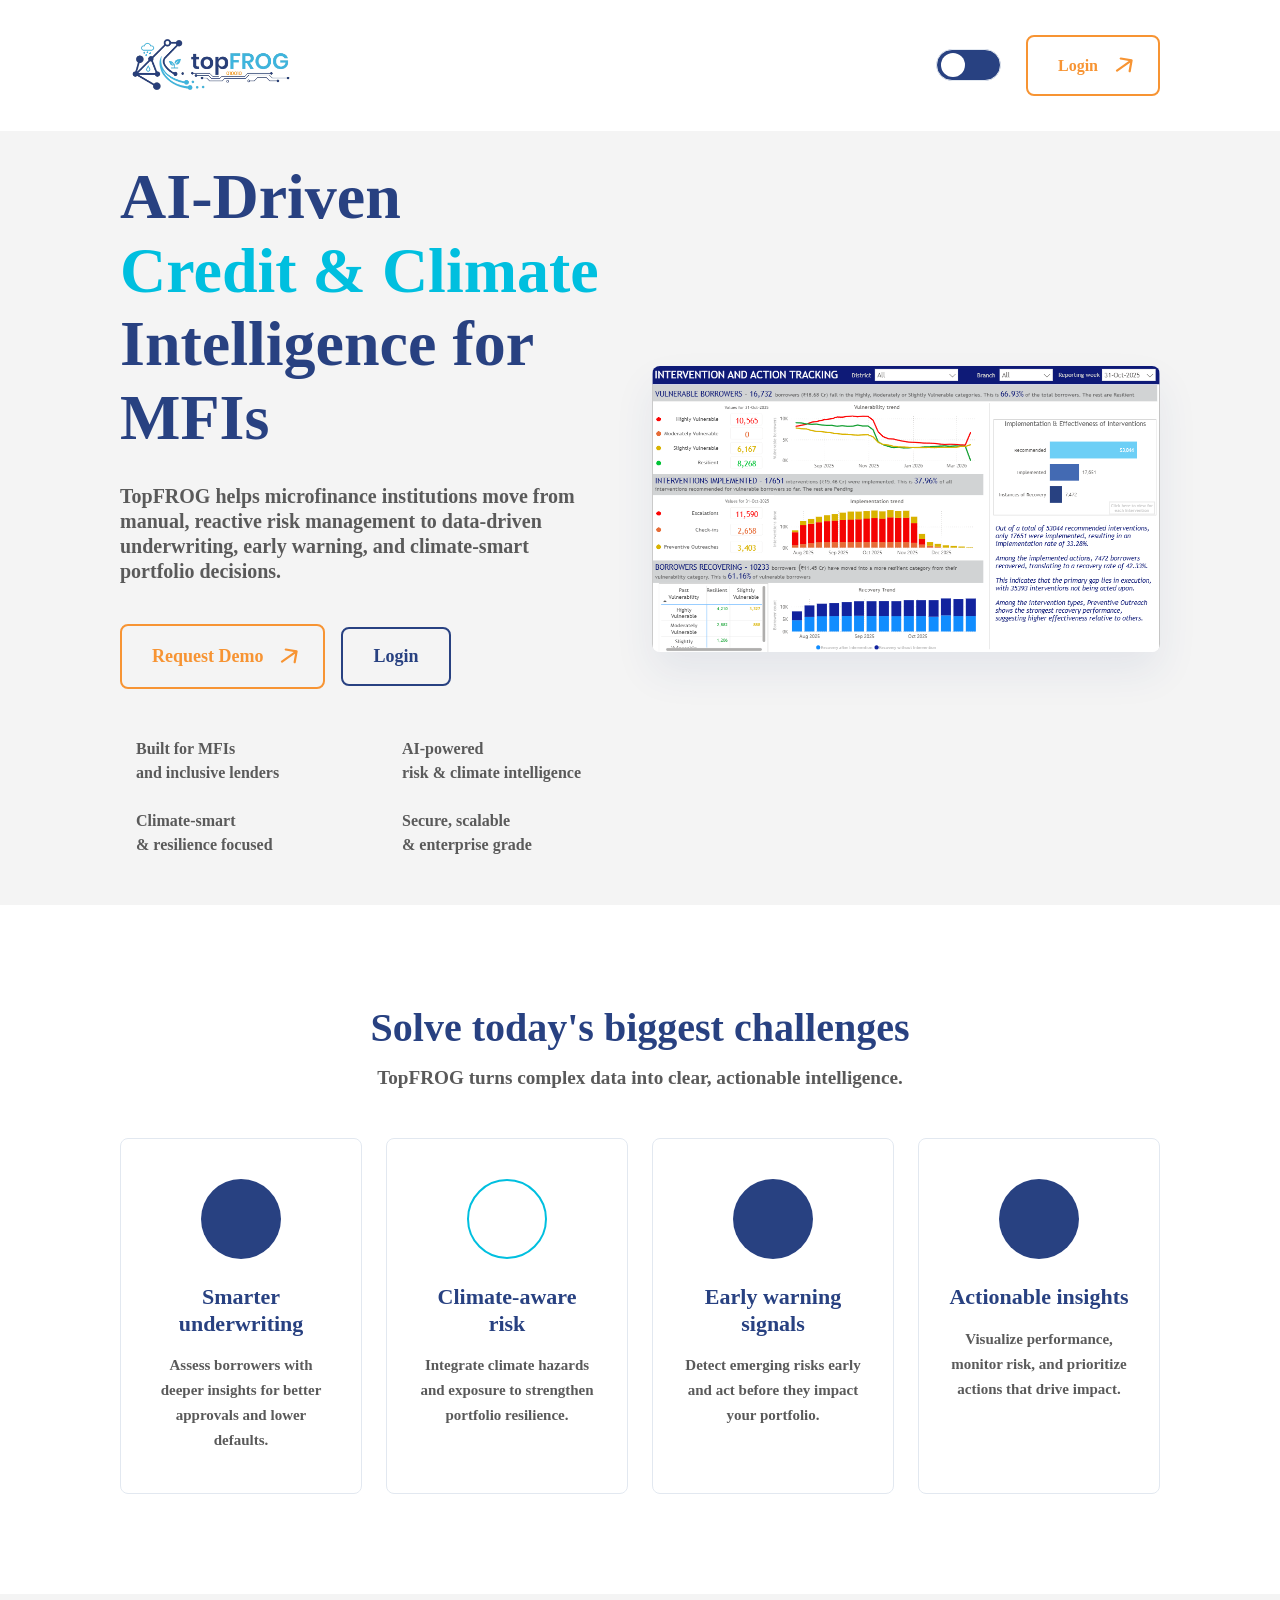
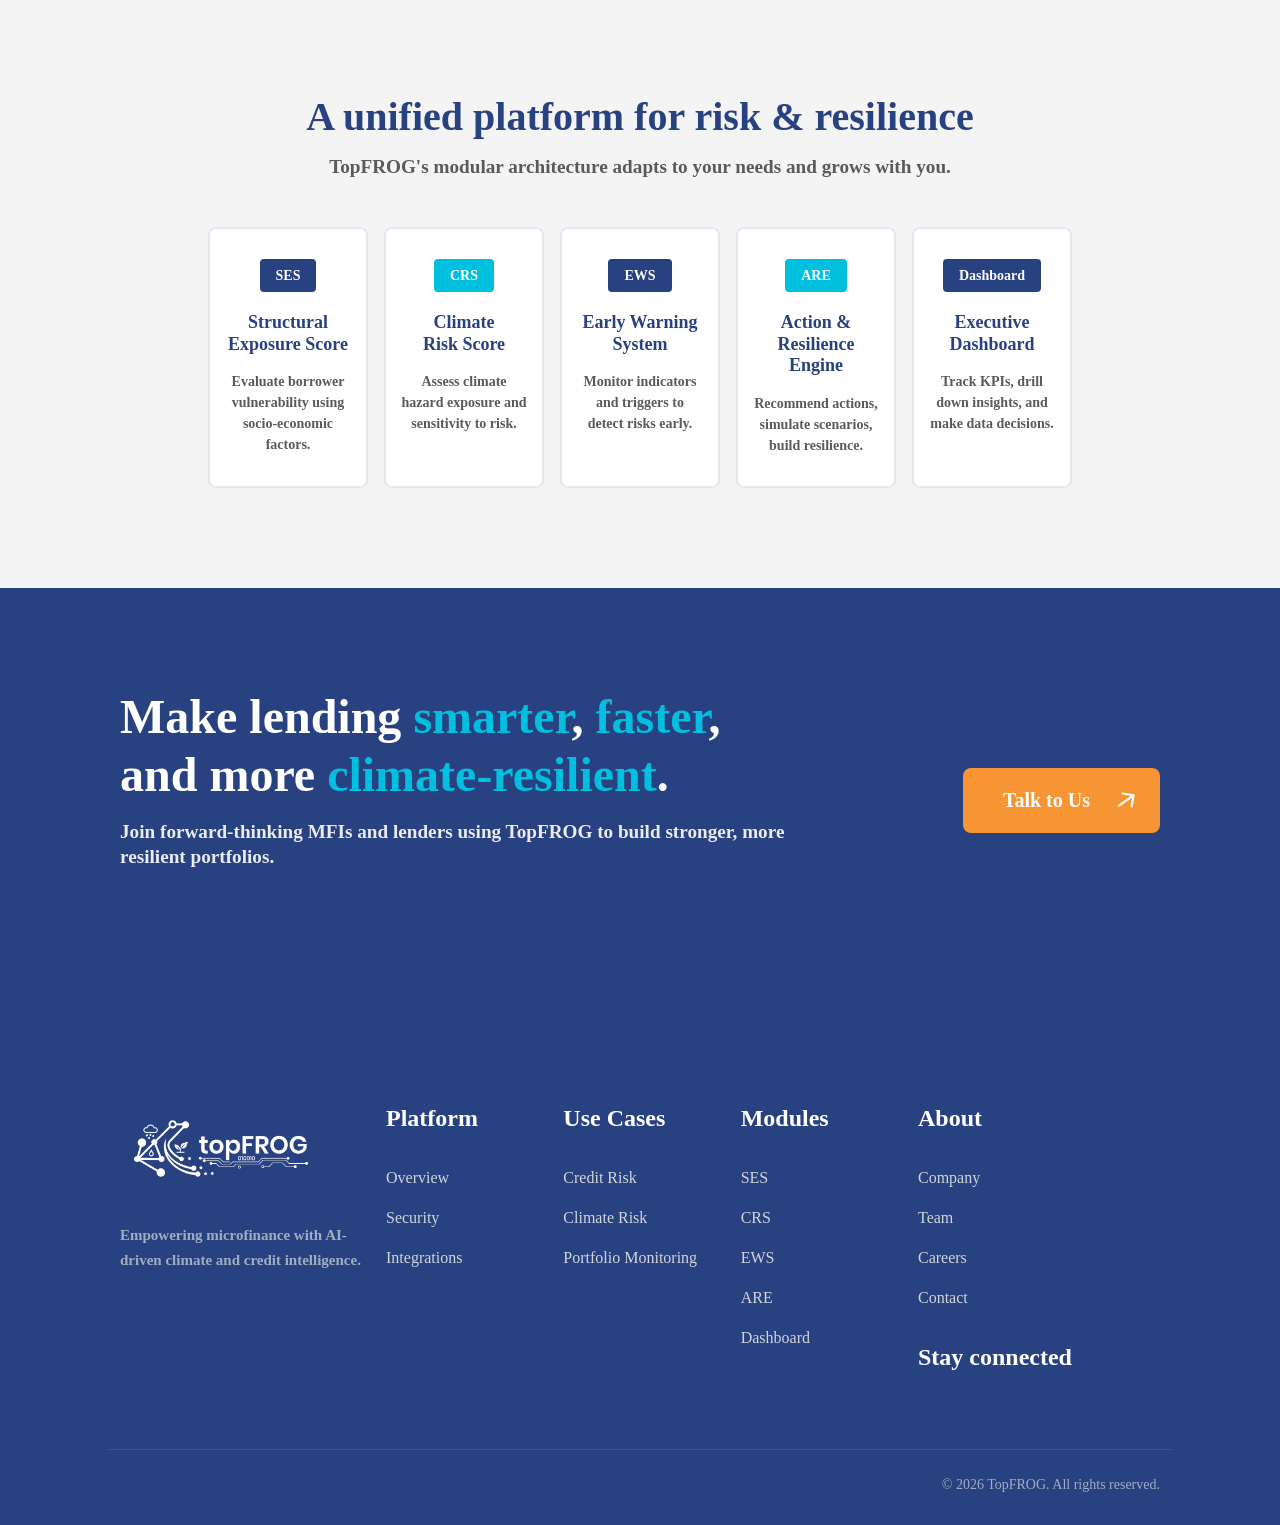
==== commit 33fcfa65: "Update index.html" ====
--- a/index.html
+++ b/index.html
@@ -7,7 +7,7 @@
     <link rel="icon" type="image/x-icon" href="browser_icon_bg.png">
     
     <link rel="stylesheet" href="css/bootstrap.min.css">
-    <link rel="stylesheet" href="css/font-awesome.min.css">
+    <link rel="stylesheet" href="css/font-awesome/4.7.0/css/fontawesome-webfont.woff2">
     <link rel="stylesheet" href="css/fonts.css">
     <link rel="stylesheet" href="css/variables.css">
     <link rel="stylesheet" href="css/msc-main.css">
@@ -292,7 +292,7 @@
                         <span class="pipeline-tag">SES</span>
                         <h5 style="color: var(--primary-color); font-weight: var(--font-weight-six); font-size: 18px;">Structural<br>Exposure Score</h5>
                         <p style="font-size: 14px; line-height: 1.5;" class="mt-3">Evaluate borrower vulnerability using socio-economic factors.</p>
-                        <i class="fa fa-users fa-2x text-dark-blue mt-3"></i>
+                        <i class="fa fa-building fa-2x text-dark-blue mt-3"></i>
                     </div>
                 </div>
                 <div class="col-md-2" data-aos="zoom-in" data-aos-delay="200">
@@ -300,7 +300,7 @@
                         <span class="pipeline-tag" style="background-color: var(--secondary-color);">CRS</span>
                         <h5 style="color: var(--primary-color); font-weight: var(--font-weight-six); font-size: 18px;">Climate<br>Risk Score</h5>
                         <p style="font-size: 14px; line-height: 1.5;" class="mt-3">Assess climate hazard exposure and sensitivity to risk.</p>
-                        <i class="fa fa-bolt fa-2x text-teal mt-3"></i>
+                        <i class="fa fa-cloud-bolt fa-2x text-teal mt-3"></i>
                     </div>
                 </div>
                 <div class="col-md-2" data-aos="zoom-in" data-aos-delay="300">
@@ -308,7 +308,7 @@
                         <span class="pipeline-tag">EWS</span>
                         <h5 style="color: var(--primary-color); font-weight: var(--font-weight-six); font-size: 18px;">Early Warning<br>System</h5>
                         <p style="font-size: 14px; line-height: 1.5;" class="mt-3">Monitor indicators and triggers to detect risks early.</p>
-                        <i class="fa fa-bell-o fa-2x text-dark-blue mt-3"></i>
+                        <i class="fa fa-bell fa-2x text-dark-blue mt-3"></i>
                     </div>
                 </div>
                 <div class="col-md-2" data-aos="zoom-in" data-aos-delay="400">
@@ -316,7 +316,7 @@
                         <span class="pipeline-tag" style="background-color: var(--secondary-color);">ARE</span>
                         <h5 style="color: var(--primary-color); font-weight: var(--font-weight-six); font-size: 18px;">Action &<br>Resilience Engine</h5>
                         <p style="font-size: 14px; line-height: 1.5;" class="mt-3">Recommend actions, simulate scenarios, build resilience.</p>
-                        <i class="fa fa-leaf fa-2x text-teal mt-3"></i>
+                        <i class="fa fa-shield-heart fa-2x text-teal mt-3"></i>
                     </div>
                 </div>
                 <div class="col-md-2" data-aos="zoom-in" data-aos-delay="500">
@@ -324,7 +324,7 @@
                         <span class="pipeline-tag">Dashboard</span>
                         <h5 style="color: var(--primary-color); font-weight: var(--font-weight-six); font-size: 18px;">Executive<br>Dashboard</h5>
                         <p style="font-size: 14px; line-height: 1.5;" class="mt-3">Track KPIs, drill down insights, and make data decisions.</p>
-                        <i class="fa fa-pie-chart fa-2x text-dark-blue mt-3"></i>
+                        <i class="fa fa-table-columns fa-2x text-dark-blue mt-3"></i>
                     </div>
                 </div>
             </div>
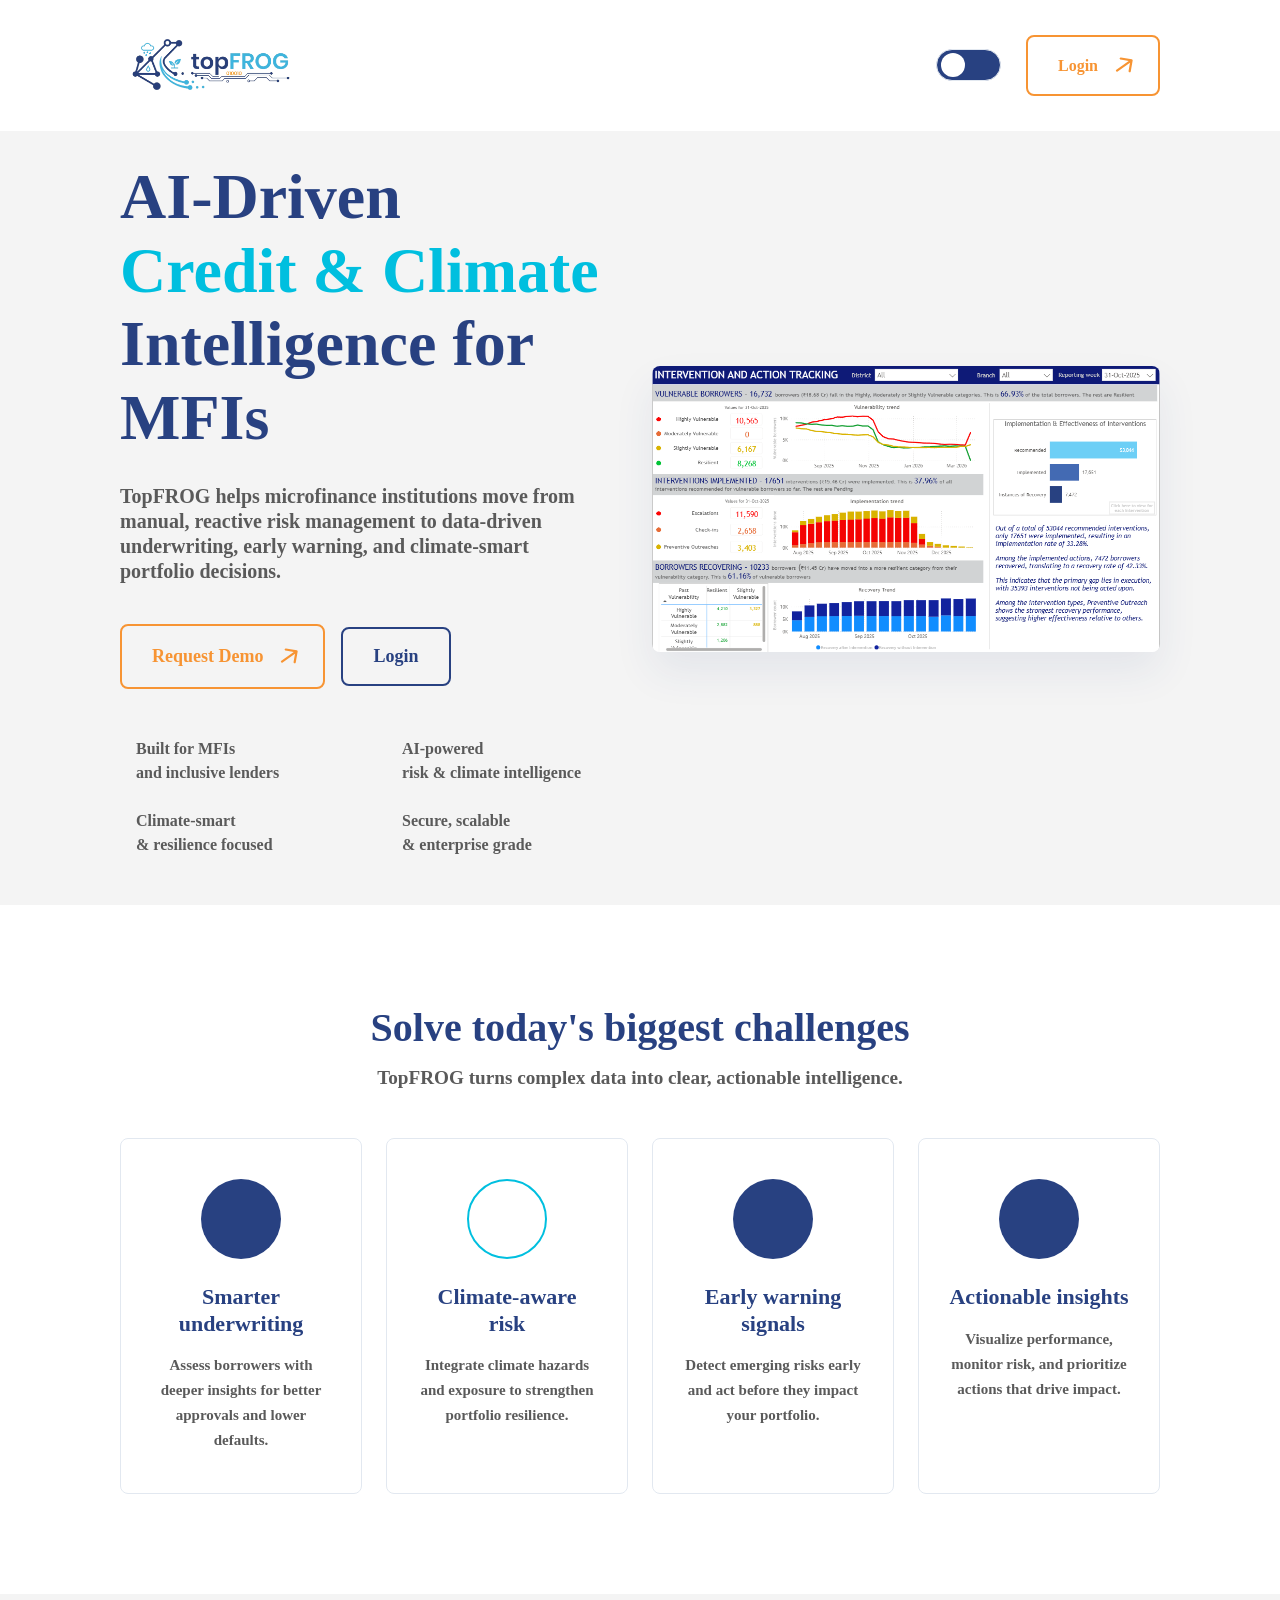
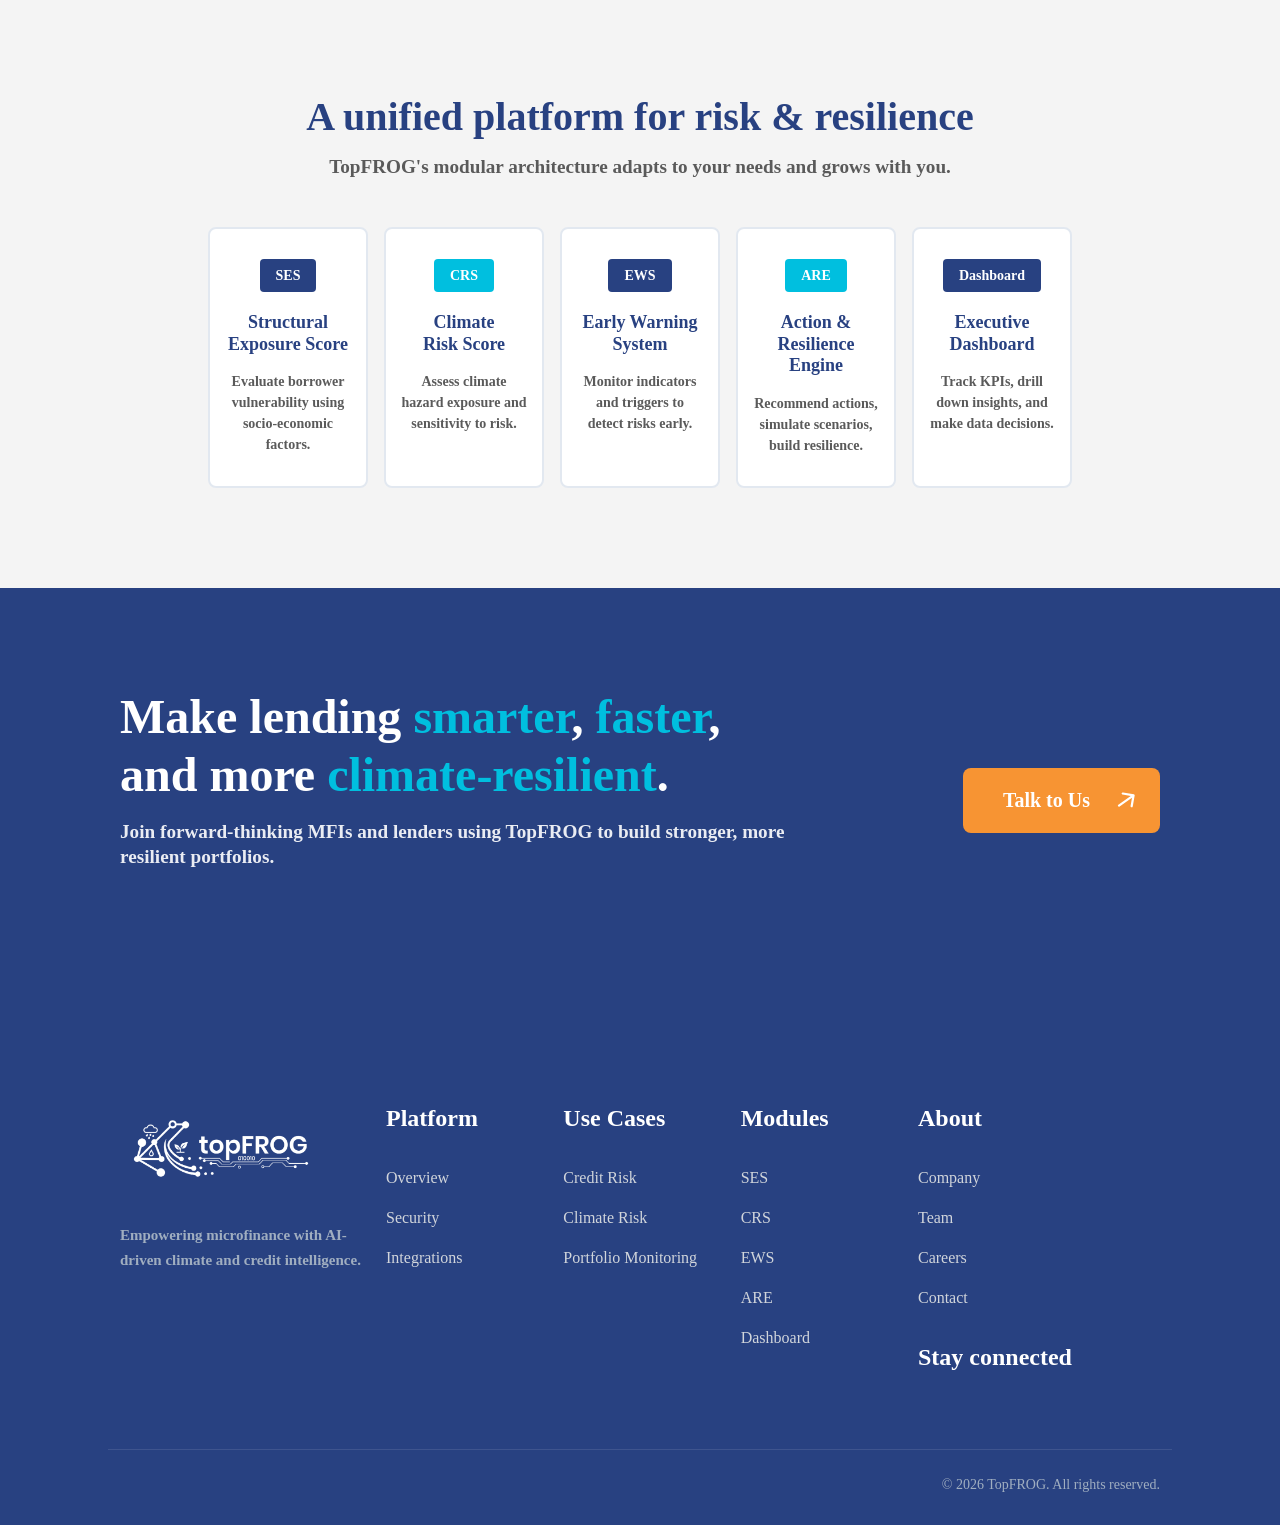
==== commit 8cd4144e: "Update index.html" ====
--- a/index.html
+++ b/index.html
@@ -7,7 +7,7 @@
     <link rel="icon" type="image/x-icon" href="browser_icon_bg.png">
     
     <link rel="stylesheet" href="css/bootstrap.min.css">
-    <link rel="stylesheet" href="css/font-awesome/4.7.0/css/fontawesome-webfont.woff2">
+    <link rel="stylesheet" href="css/font-awesome/4.7.0/css/font-awesome.min.css">
     <link rel="stylesheet" href="css/fonts.css">
     <link rel="stylesheet" href="css/variables.css">
     <link rel="stylesheet" href="css/msc-main.css">
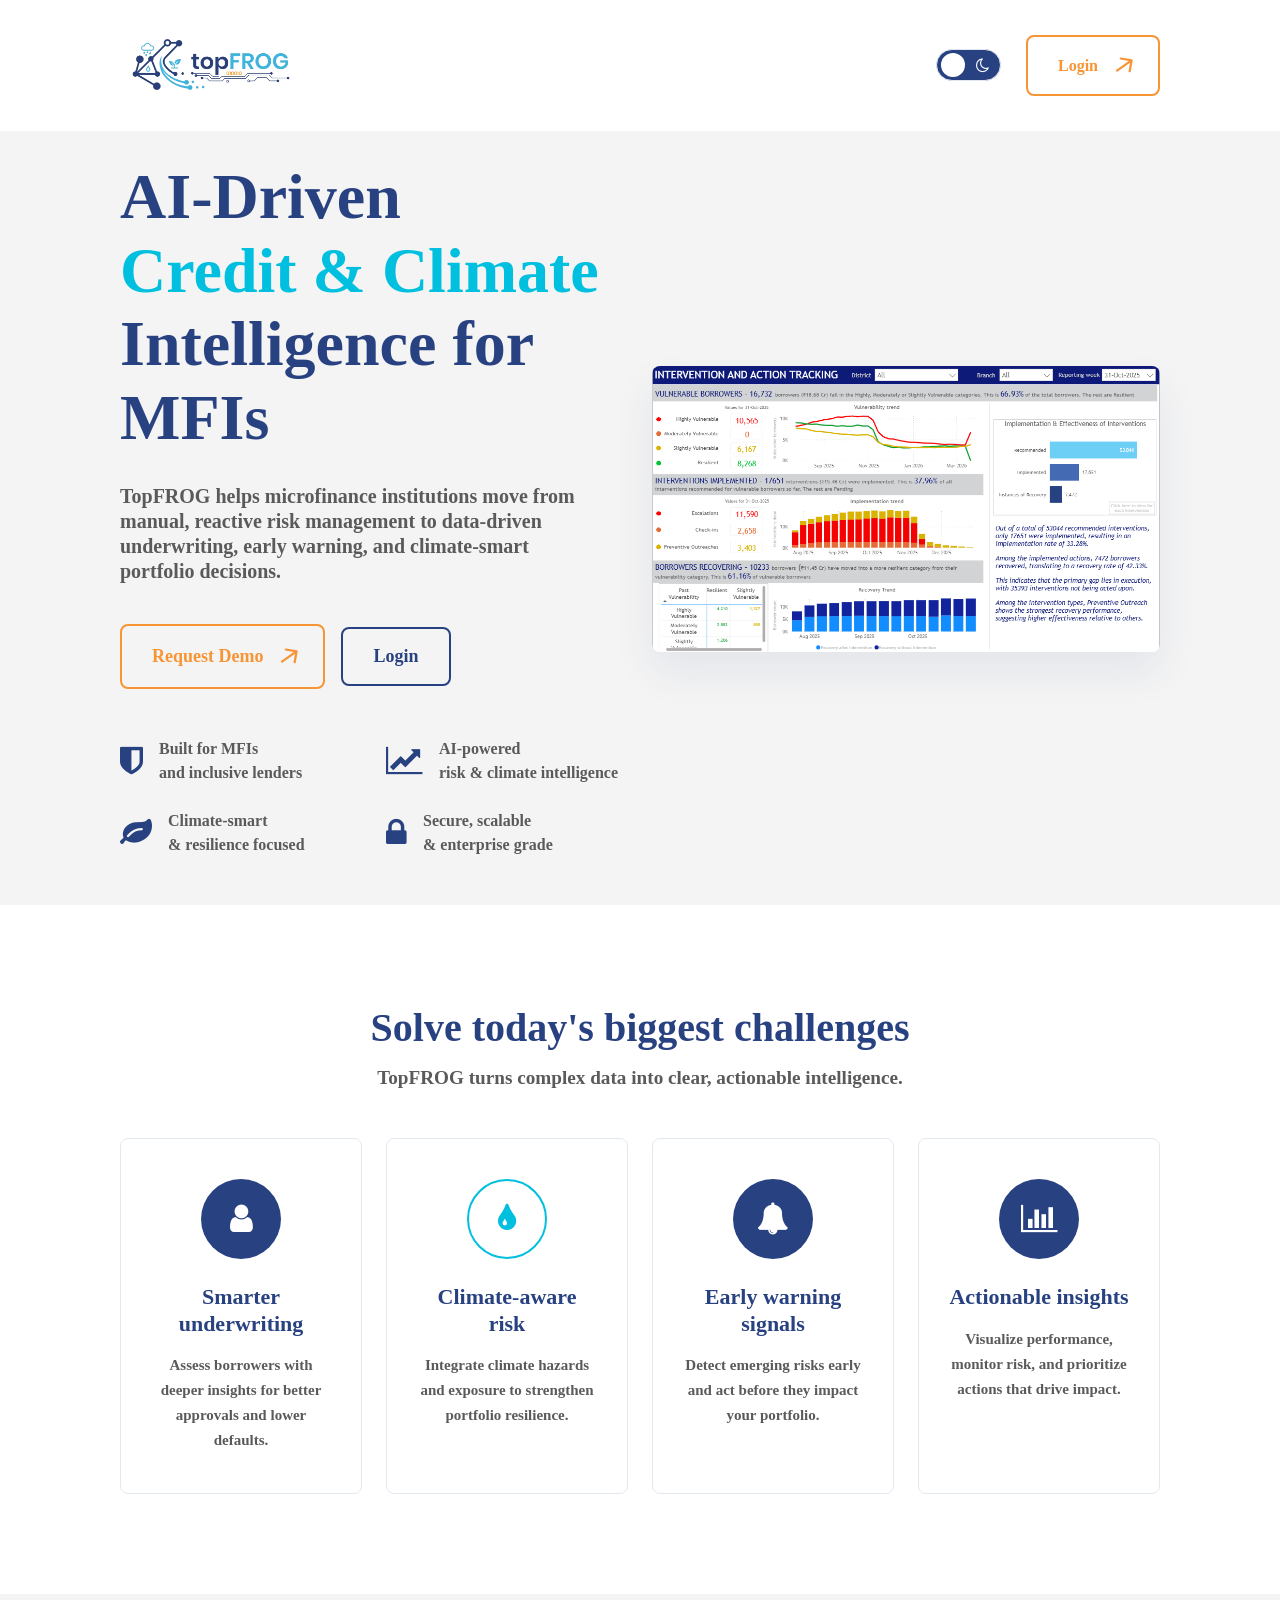
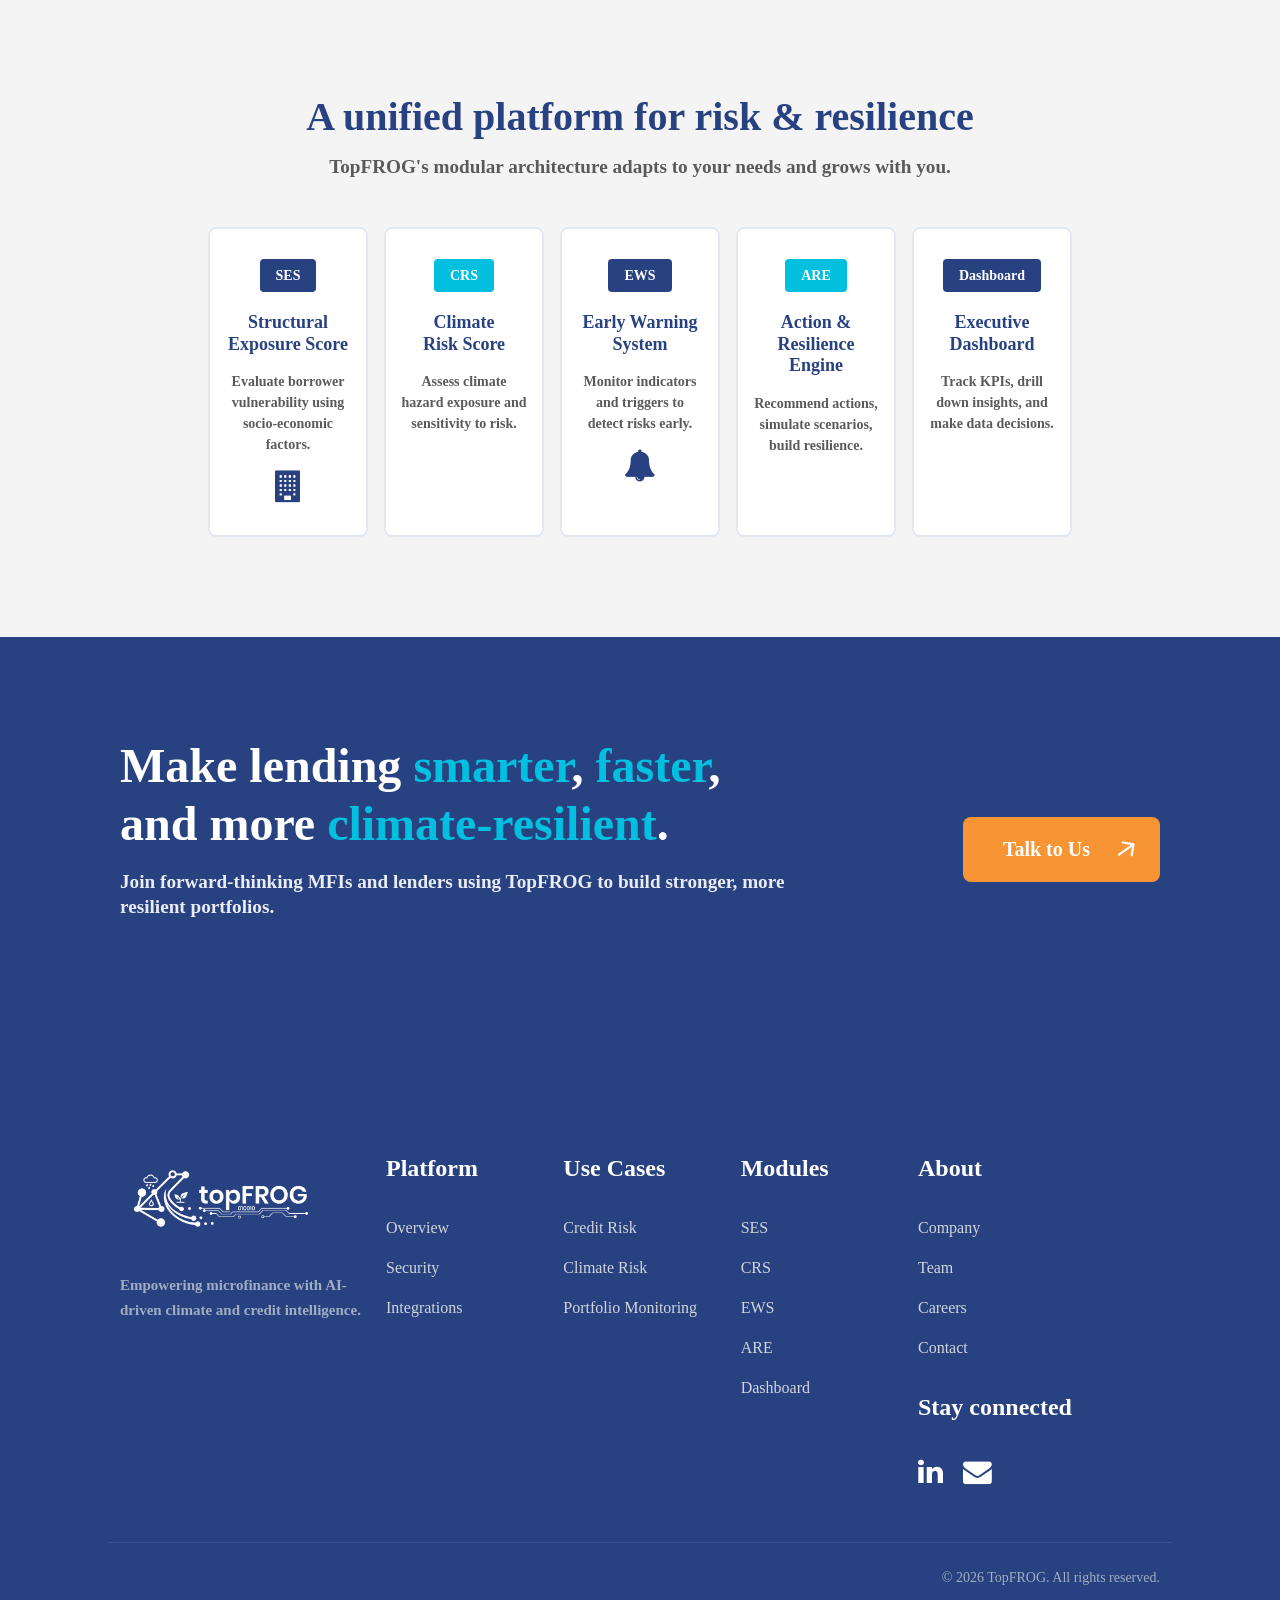
==== commit af69e271: "Update index.html" ====
--- a/index.html
+++ b/index.html
@@ -7,7 +7,7 @@
     <link rel="icon" type="image/x-icon" href="browser_icon_bg.png">
     
     <link rel="stylesheet" href="css/bootstrap.min.css">
-    <link rel="stylesheet" href="css/font-awesome/4.7.0/css/font-awesome.min.css">
+    <link rel="stylesheet" href="css/font-awesome.min.css">
     <link rel="stylesheet" href="css/fonts.css">
     <link rel="stylesheet" href="css/variables.css">
     <link rel="stylesheet" href="css/msc-main.css">
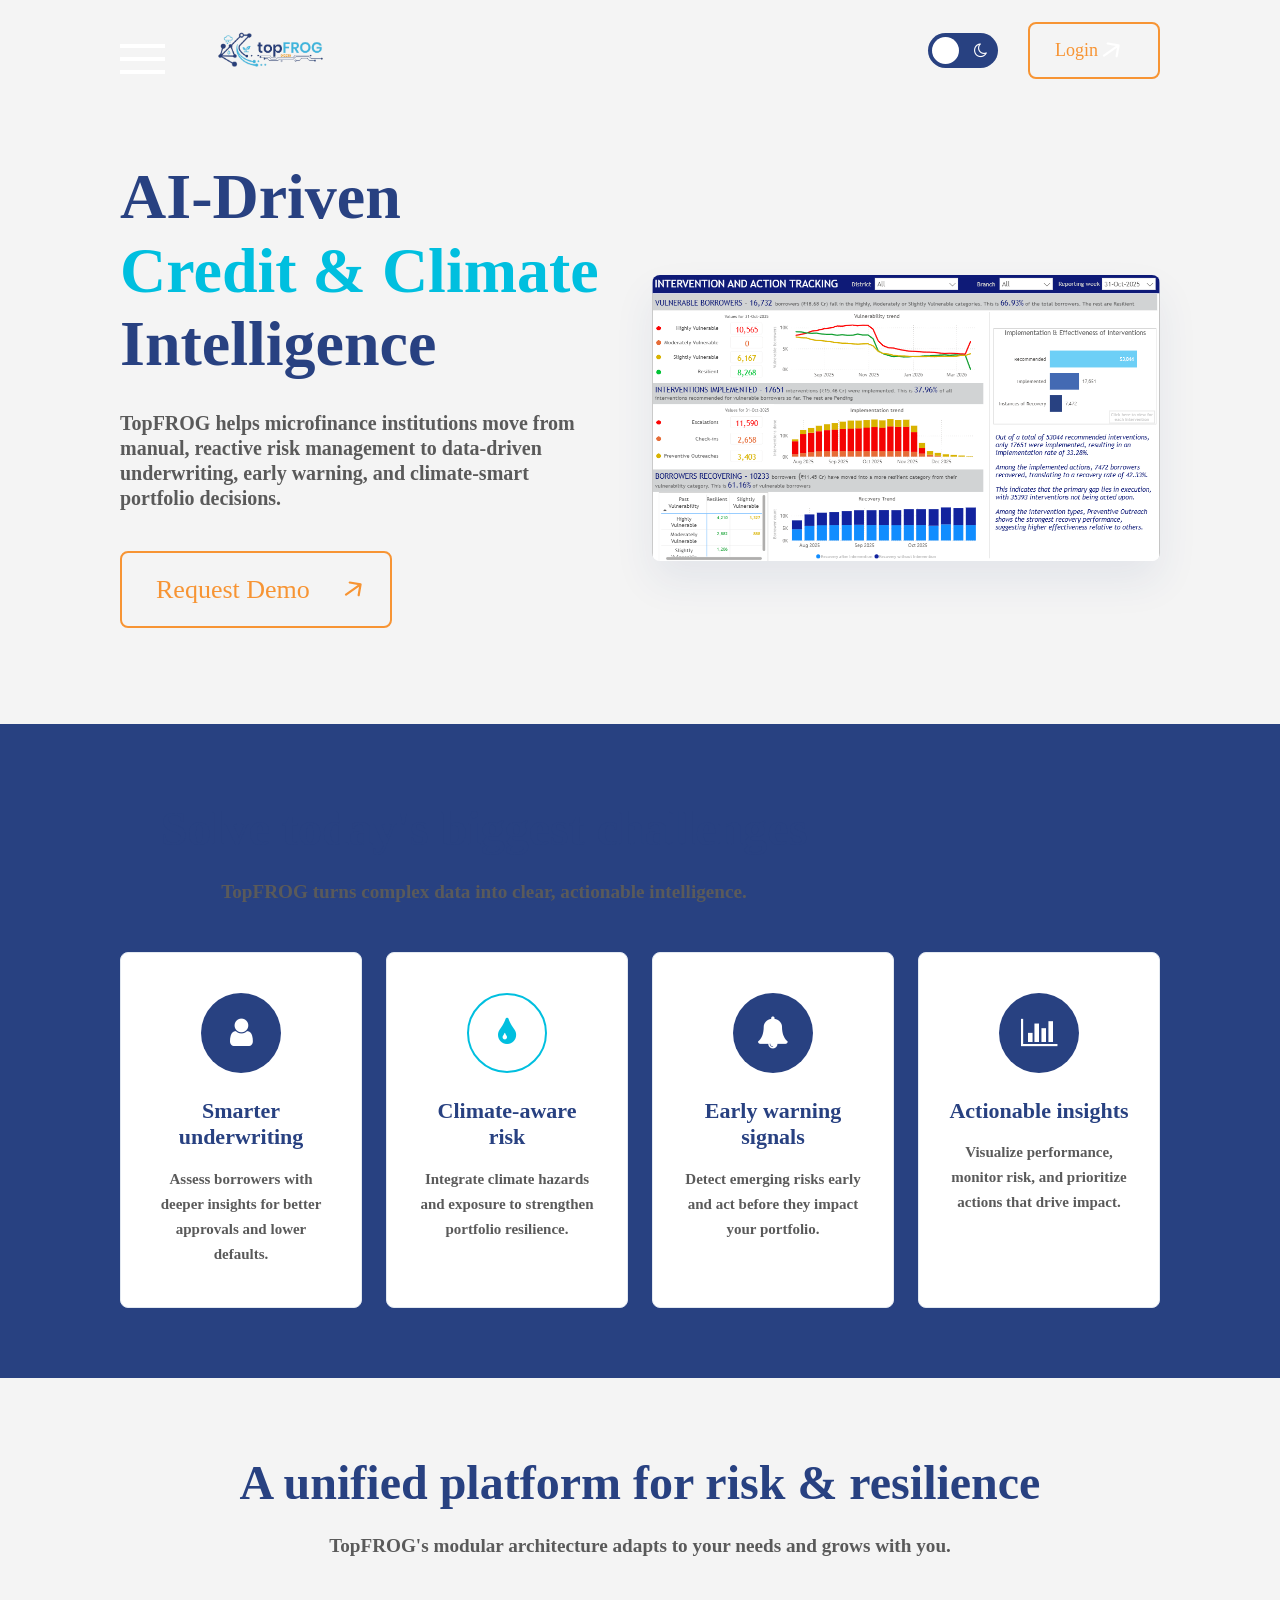
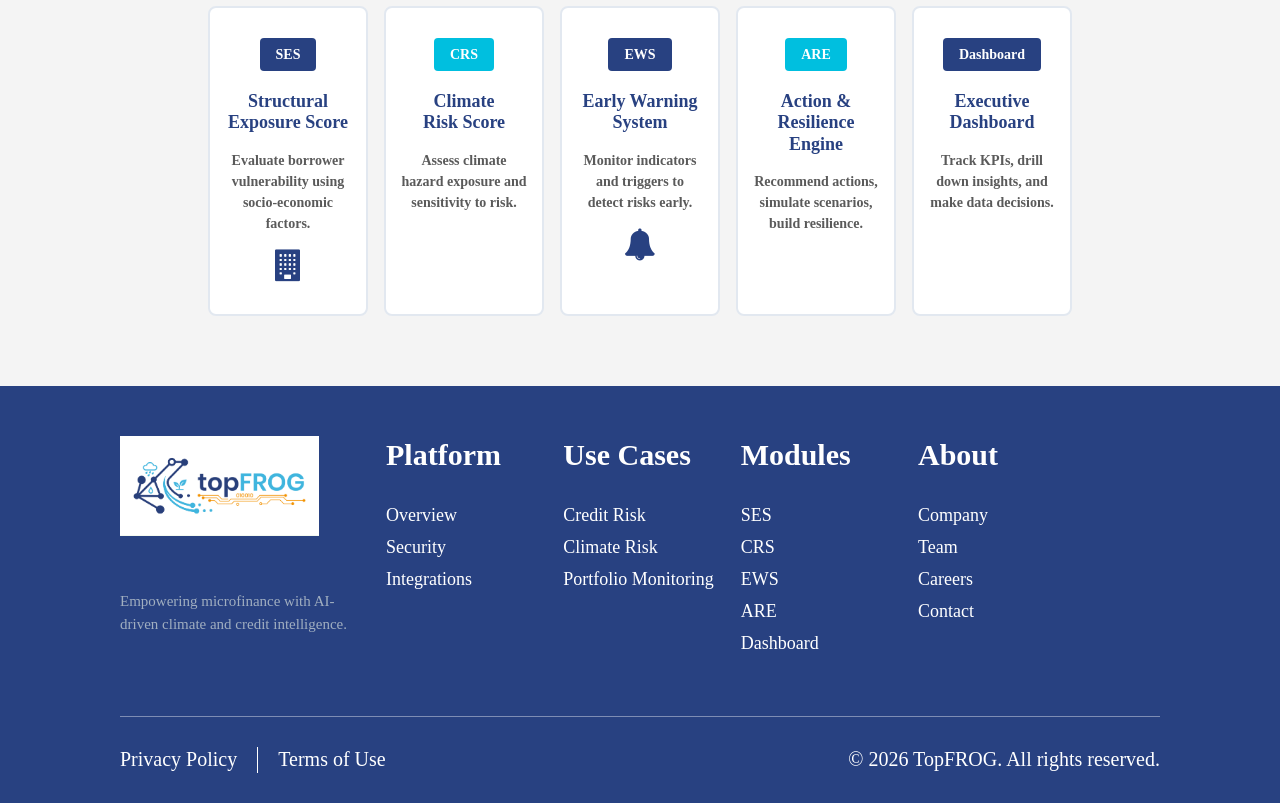
==== commit 07828dcc: "Update index.html" ====
--- a/index.html
+++ b/index.html
@@ -16,87 +16,14 @@
     <link href="https://unpkg.com/aos@2.3.1/dist/aos.css" rel="stylesheet">
 
     <style>
-        body {
-            font-family: var(--font-family) !important;
-            color: var(--text-color);
-            background-color: #ffffff;
-            -webkit-font-smoothing: antialiased;
-            overflow-x: hidden;
-            transition: background-color 0.4s ease, color 0.4s ease;
-        }
-
-        /* --- FLUID HEADER & ENLARGED LOGO --- */
-        .main-header {
-            position: fixed;
-            top: 0; left: 0; width: 100%;
-            background: #ffffff;
-            padding: 20px 0;
-            z-index: 1000;
-            transition: all 0.4s cubic-bezier(0.25, 0.8, 0.25, 1);
-            border-bottom: 1px solid transparent;
-        }
-        .main-header.shrink {
-            padding: 10px 0 !important;
-            box-shadow: 0 4px 20px rgba(0,0,0,0.08);
-            border-bottom: 1px solid #eeeeee;
-        }
-        
-        /* Enlarged Logo Configuration */
-        .main-header .logo-and-menu img { height: 90px; transition: all 0.4s ease; }
-        .main-header.shrink .logo-and-menu img { height: 65px !important; }
+        /* Only keeping minimal layout styles for custom TopFROG components. 
+           Colors and Typography are now 100% handled by variables.css and msc-main.css */
         
         .hero-padding-fix { padding-top: 160px; }
-
-        /* --- MSC NATIVE DARK MODE SWITCH --- */
-        .main-header .about-theme-toggle-btn .theme-switch { position:relative; display:inline-block; vertical-align:middle; width:65px; height:32px; margin:0 25px; }
-        .main-header .about-theme-toggle-btn .theme-switch input { display:none; }
-        .main-header .about-theme-toggle-btn .theme-slider { position:absolute; cursor:pointer; top:0; left:0; right:0; bottom:0; background-color:var(--primary-color); border-radius:50px; transition:0.4s; border:1px solid #e2e8f0; }
-        .main-header .about-theme-toggle-btn .theme-slider:before { position:absolute; content:""; height:24px; width:24px; left:4px; bottom:3px; border-radius:50%; background-color:#ffffff; transition:0.4s; z-index:2; }
-        .main-header .about-theme-toggle-btn input:checked + .theme-slider { background-color:#1e1e1e; border-color:#555; }
-        .main-header .about-theme-toggle-btn input:checked + .theme-slider:before { transform:translateX(31px); }
-        .main-header .about-theme-toggle-btn .fa-sun-o { color:#fdb913; position:absolute; left:9px; top:50%; transform:translateY(-50%); font-size:14px; z-index:1; }
-        .main-header .about-theme-toggle-btn .fa-moon-o { color:#f1efef; position:absolute; right:9px; top:50%; transform:translateY(-50%); font-size:14px; z-index:1; }
-
-        /* --- MSC NATIVE SLIDING BUTTON ANIMATIONS --- */
-        .common-btn {
-            background-color: transparent; 
-            color: var(--active-btn);
-            border: 2px solid var(--active-btn);
-            border-radius: var(--border-radius);
-            font-weight: 600;
-            padding: 12px 30px;
-            padding-right: 60px !important;
-            position: relative;
-            display: inline-block;
-            transition: all 0.3s ease;
-            text-decoration: none;
-            overflow: hidden;
-        }
-        .common-btn .arrow {
-            position: absolute;
-            top: 0; bottom: 0;
-            margin: auto;
-            right: 20px;
-            fill: var(--active-btn);
-            transition: all 0.3s ease;
-        }
-        .common-btn:hover { background-color: var(--active-btn); color: #ffffff !important; box-shadow: 0 10px 20px rgba(247, 148, 51, 0.2); }
-        .common-btn:hover .arrow { fill: #ffffff; right: 12px; }
-
-        .btn-outline-msc {
-            display: inline-flex; align-items: center; justify-content: center;
-            background-color: transparent; color: var(--primary-color);
-            font-weight: var(--font-weight-six); border-radius: var(--border-radius);
-            padding: 12px 30px; border: 2px solid var(--primary-color);
-            transition: all 0.3s ease; text-decoration: none; font-size: 18px;
-        }
-        .btn-outline-msc:hover { background-color: var(--primary-color); color: #ffffff; transform: translateY(-2px); }
-
-        /* --- DYNAMIC COMPONENTS --- */
+        
         .text-teal { color: var(--secondary-color) !important; }
         .text-dark-blue { color: var(--primary-color) !important; }
-        .bg-light-gray { background-color: var(--background-color); transition: background-color 0.4s ease; }
-
+        
         .dashboard-placeholder {
             background: #ffffff; border-radius: var(--border-radius); min-height: 450px;
             display: flex; align-items: center; justify-content: center;
@@ -130,46 +57,37 @@
             margin-bottom: 20px; font-size: 14px;
         }
 
-        .cta-section { background: var(--primary-color); padding: 100px 0; position: relative; overflow: hidden; }
-
-        footer { background-color: var(--primary-color); color: #ffffff; padding: 80px 0 30px; }
-        footer h6 { color: #ffffff; margin-bottom: 25px; font-weight: var(--font-weight-six); font-size: var(--font-size-twenty-four);}
-        footer ul li a { color: #d1d5db; text-decoration: none; transition: all 0.3s ease; font-size: 16px; display: inline-block; padding: 4px 0;}
-        footer ul li a:hover { color: var(--secondary-color); transform: translateX(5px); }
-        .social-icon { color: #ffffff; font-size: 1.8rem; margin-right: 20px; transition: all 0.3s ease; }
-        .social-icon:hover { color: var(--secondary-color); transform: translateY(-3px); }
-
-        /* --- DARK MODE LOGIC --- */
-        body.dark-theme { background-color: #121212; color: #d1d5db; }
-        body.dark-theme .main-header { background: #1e1e1e; border-bottom-color: #333; }
-        body.dark-theme .bg-light-gray { background-color: #1a1a1a !important; }
-        body.dark-theme .feature-card, body.dark-theme .pipeline-box, body.dark-theme .dashboard-placeholder { 
-            background: #1e1e1e; border-color: #333; color: #ffffff; box-shadow: none;
-        }
-        body.dark-theme .feature-card:hover, body.dark-theme .pipeline-box:hover { border-color: var(--secondary-color); }
-        body.dark-theme h2, body.dark-theme h3, body.dark-theme h4, body.dark-theme h5 { color: #ffffff !important; }
-        body.dark-theme .text-dark-blue { color: var(--secondary-light-color) !important; }
-        body.dark-theme .btn-outline-msc { color: var(--secondary-light-color); border-color: var(--secondary-light-color); }
-        body.dark-theme .btn-outline-msc:hover { background-color: var(--secondary-light-color); color: #121212; }
+        /* Dark Theme overrides for the custom components */
+        body.dark-theme .feature-card, 
+        body.dark-theme .pipeline-box, 
+        body.dark-theme .dashboard-placeholder { 
+            background: #222529; border-color: #333; color: #ffffff; box-shadow: none;
+        }
+        body.dark-theme .feature-card h4, 
+        body.dark-theme .pipeline-box h5 { color: #ffffff !important; }
+        body.dark-theme .bg-light-gray { background-color: #1a1d21 !important; }
     </style>
 </head>
 <body>
 
     <header class="main-header">
         <div class="custom-container">
-            <div class="header-inner d-flex justify-content-between align-items-center">
+            <div class="header-inner">
+                
                 <div class="logo-and-menu">
-                    <a href="/">
-                        <img src="TopFROG-removebg 2.png" alt="TopFROG Logo">
+                    <div class="menu" id="menu-toggle-btn">
+                        <a href="javascript:void(0);">
+                            <span></span>
+                            <span></span>
+                            <span></span>
+                        </a>
+                    </div>
+                    <a href="/" style="margin-left: 20px;">
+                        <img src="TopFROG-removebg 2.png" alt="TopFROG Logo" style="height: 60px;">
                     </a>
                 </div>
-                <div class="right-box d-flex align-items-center">
-                    <ul class="d-none d-lg-flex mb-0 list-unstyled align-items-center me-4" style="gap: 30px;">
-                        <li><a href="#" style="color: inherit; font-weight: var(--font-weight-six); text-decoration: none; font-size: 17px; transition: color 0.3s;" onmouseover="this.style.color='var(--secondary-color)'" onmouseout="this.style.color='inherit'">Platform</a></li>
-                        <li><a href="#" style="color: inherit; font-weight: var(--font-weight-six); text-decoration: none; font-size: 17px; transition: color 0.3s;" onmouseover="this.style.color='var(--secondary-color)'" onmouseout="this.style.color='inherit'">Use Cases</a></li>
-                        <li><a href="#" style="color: inherit; font-weight: var(--font-weight-six); text-decoration: none; font-size: 17px; transition: color 0.3s;" onmouseover="this.style.color='var(--secondary-color)'" onmouseout="this.style.color='inherit'">Modules</a></li>
-                        <li><a href="#" style="color: inherit; font-weight: var(--font-weight-six); text-decoration: none; font-size: 17px; transition: color 0.3s;" onmouseover="this.style.color='var(--secondary-color)'" onmouseout="this.style.color='inherit'">About</a></li>
-                    </ul>
+                
+                <div class="search-and-language d-flex align-items-center" style="gap: 20px;">
                     
                     <div class="about-theme-toggle-btn">
                         <label class="theme-switch" for="theme-slider-switch">
@@ -181,7 +99,7 @@
                         </label>
                     </div>
 
-                    <a href="/application/login.html" class="common-btn" style="font-size: 16px;">
+                    <a href="/application/login.html" class="common-btn" style="padding: 10px 25px; padding-right: 60px !important; font-size: 18px;">
                         Login
                         <svg class="arrow" width="27" height="27" viewBox="0 0 27 27" fill="none" xmlns="http://www.w3.org/2000/svg"><path fill-rule="evenodd" clip-rule="evenodd" d="M5.09846 19.2357C5.45043 19.7384 6.14327 19.8605 6.64594 19.5086L19.0113 10.8502L17.567 19.0408C17.4605 19.6452 17.864 20.2215 18.4684 20.3281C19.0727 20.4346 19.6489 20.0311 19.7556 19.4268L21.6656 8.59436C21.7721 7.99011 21.3686 7.41383 20.7644 7.3072L9.93194 5.39723C9.32761 5.29065 8.75133 5.69417 8.64478 6.29851C8.5382 6.90284 8.94172 7.47912 9.54606 7.58567L17.7367 9.0299L5.37132 17.6882C4.86865 18.0402 4.74649 18.733 5.09846 19.2357Z"></path></svg>
                     </a>
@@ -190,43 +108,39 @@
         </div>
     </header>
 
-    <section class="common-section-top hero-padding-fix pb-5 bg-light-gray">
+    <div class="menu-box" id="msc-side-menu">
+        <a href="javascript:void(0);" class="close-menu-box close-btn" id="close-menu-btn" style="position: absolute; top: 20px; left: 30px;">
+            <svg width="35" height="35" viewBox="0 0 24 24" fill="none" xmlns="http://www.w3.org/2000/svg"><path d="M18 6L6 18M6 6l12 12" stroke="currentColor" stroke-width="2" stroke-linecap="round" stroke-linejoin="round"/></svg>
+        </a>
+        <nav>
+            <div class="inner-menu">
+                <ul class="left-box list-unstyled">
+                    <li><a href="#">Platform <svg width="24" height="24" viewBox="0 0 24 24" fill="none" xmlns="http://www.w3.org/2000/svg"><path d="M9 18L15 12L9 6" stroke="currentColor" stroke-width="2" stroke-linecap="round" stroke-linejoin="round"/></svg></a></li>
+                    <li><a href="#">Use Cases <svg width="24" height="24" viewBox="0 0 24 24" fill="none" xmlns="http://www.w3.org/2000/svg"><path d="M9 18L15 12L9 6" stroke="currentColor" stroke-width="2" stroke-linecap="round" stroke-linejoin="round"/></svg></a></li>
+                    <li><a href="#">Modules <svg width="24" height="24" viewBox="0 0 24 24" fill="none" xmlns="http://www.w3.org/2000/svg"><path d="M9 18L15 12L9 6" stroke="currentColor" stroke-width="2" stroke-linecap="round" stroke-linejoin="round"/></svg></a></li>
+                    <li><a href="#">About <svg width="24" height="24" viewBox="0 0 24 24" fill="none" xmlns="http://www.w3.org/2000/svg"><path d="M9 18L15 12L9 6" stroke="currentColor" stroke-width="2" stroke-linecap="round" stroke-linejoin="round"/></svg></a></li>
+                </ul>
+            </div>
+        </nav>
+    </div>
+
+    <section class="common-section-top hero-padding-fix pb-5 bg-light-gray" style="background-color: var(--background-color);">
         <div class="custom-container">
             <div class="row align-items-center">
-                <div class="col-lg-6 title-box mb-5 mb-lg-0" data-aos="fade-right" data-aos-duration="1000">
-                    <h2 style="color: var(--primary-color); font-size: 4rem; font-weight: 700; line-height: 1.15; margin-bottom: 30px;">
+                <div class="col-lg-6 title-box mb-5 mb-lg-0 primary-color" data-aos="fade-right" data-aos-duration="1000">
+                    <h2 style="font-size: 4rem; line-height: 1.15; margin-bottom: 30px;">
                         AI-Driven <br>
                         <span class="text-teal">Credit & Climate</span> <br>
-                        Intelligence for MFIs
+                        Intelligence
                     </h2>
-                    <p style="font-size: 1.25rem; margin-bottom: 40px; max-width: 90%;">
+                    <p style="font-size: 1.25rem; margin-bottom: 40px; max-width: 90%; color: var(--text-color);">
                         TopFROG helps microfinance institutions move from manual, reactive risk management to data-driven underwriting, early warning, and climate-smart portfolio decisions.
                     </p>
                     <div class="d-flex gap-3 mb-5 align-items-center">
-                        <a href="#" class="common-btn" style="font-size: 18px; padding: 14px 30px; padding-right: 60px !important;">
+                        <a href="#" class="common-btn">
                             Request Demo
                             <svg class="arrow" width="27" height="27" viewBox="0 0 27 27" fill="none" xmlns="http://www.w3.org/2000/svg"><path fill-rule="evenodd" clip-rule="evenodd" d="M5.09846 19.2357C5.45043 19.7384 6.14327 19.8605 6.64594 19.5086L19.0113 10.8502L17.567 19.0408C17.4605 19.6452 17.864 20.2215 18.4684 20.3281C19.0727 20.4346 19.6489 20.0311 19.7556 19.4268L21.6656 8.59436C21.7721 7.99011 21.3686 7.41383 20.7644 7.3072L9.93194 5.39723C9.32761 5.29065 8.75133 5.69417 8.64478 6.29851C8.5382 6.90284 8.94172 7.47912 9.54606 7.58567L17.7367 9.0299L5.37132 17.6882C4.86865 18.0402 4.74649 18.733 5.09846 19.2357Z"></path></svg>
                         </a>
-                        <a href="/application/login.html" class="btn-outline-msc" style="padding: 14px 30px;">Login</a>
-                    </div>
-                    
-                    <div class="row g-4" style="font-weight: var(--font-weight-six); font-size: 16px;">
-                        <div class="col-6 d-flex align-items-center gap-3">
-                            <i class="fa fa-shield fa-2x text-dark-blue"></i>
-                            <span>Built for MFIs<br>and inclusive lenders</span>
-                        </div>
-                        <div class="col-6 d-flex align-items-center gap-3">
-                            <i class="fa fa-line-chart fa-2x text-dark-blue"></i>
-                            <span>AI-powered<br>risk & climate intelligence</span>
-                        </div>
-                        <div class="col-6 d-flex align-items-center gap-3">
-                            <i class="fa fa-leaf fa-2x text-dark-blue"></i>
-                            <span>Climate-smart<br>& resilience focused</span>
-                        </div>
-                        <div class="col-6 d-flex align-items-center gap-3">
-                            <i class="fa fa-lock fa-2x text-dark-blue"></i>
-                            <span>Secure, scalable<br>& enterprise grade</span>
-                        </div>
                     </div>
                 </div>
                 
@@ -239,11 +153,11 @@
         </div>
     </section>
 
-    <section class="common-section" style="padding: 100px 0;">
+    <section class="common-section what-we-do-section">
         <div class="custom-container">
-            <div class="title-box text-center mb-5" data-aos="fade-up">
-                <h3 style="color: var(--primary-color); font-weight: 700; font-size: 2.5rem; margin-bottom: 15px;">Solve today's biggest challenges</h3>
-                <p style="font-size: 1.2rem;">TopFROG turns complex data into clear, actionable intelligence.</p>
+            <div class="title-box primary-color text-center mb-5" data-aos="fade-up">
+                <h2 style="font-size: 3rem; margin-bottom: 15px;">Solve today's biggest challenges</h2>
+                <p style="font-size: 1.2rem; color: var(--text-color);">TopFROG turns complex data into clear, actionable intelligence.</p>
             </div>
             
             <div class="row g-4">
@@ -251,39 +165,39 @@
                     <div class="feature-card">
                         <div class="icon-circle"><i class="fa fa-user"></i></div>
                         <h4 style="color: var(--primary-color); font-size: 22px; font-weight: var(--font-weight-six);">Smarter underwriting</h4>
-                        <p class="mb-0 mt-3" style="font-size: 15px;">Assess borrowers with deeper insights for better approvals and lower defaults.</p>
+                        <p class="mb-0 mt-3" style="font-size: 15px; color: var(--text-color);">Assess borrowers with deeper insights for better approvals and lower defaults.</p>
                     </div>
                 </div>
                 <div class="col-md-6 col-lg-3" data-aos="fade-up" data-aos-delay="200">
                     <div class="feature-card">
                         <div class="icon-circle text-teal bg-white" style="border: 2px solid var(--secondary-color);"><i class="fa fa-tint"></i></div>
                         <h4 style="color: var(--primary-color); font-size: 22px; font-weight: var(--font-weight-six);">Climate-aware risk</h4>
-                        <p class="mb-0 mt-3" style="font-size: 15px;">Integrate climate hazards and exposure to strengthen portfolio resilience.</p>
+                        <p class="mb-0 mt-3" style="font-size: 15px; color: var(--text-color);">Integrate climate hazards and exposure to strengthen portfolio resilience.</p>
                     </div>
                 </div>
                 <div class="col-md-6 col-lg-3" data-aos="fade-up" data-aos-delay="300">
                     <div class="feature-card">
                         <div class="icon-circle"><i class="fa fa-bell"></i></div>
                         <h4 style="color: var(--primary-color); font-size: 22px; font-weight: var(--font-weight-six);">Early warning signals</h4>
-                        <p class="mb-0 mt-3" style="font-size: 15px;">Detect emerging risks early and act before they impact your portfolio.</p>
+                        <p class="mb-0 mt-3" style="font-size: 15px; color: var(--text-color);">Detect emerging risks early and act before they impact your portfolio.</p>
                     </div>
                 </div>
                 <div class="col-md-6 col-lg-3" data-aos="fade-up" data-aos-delay="400">
                     <div class="feature-card">
                         <div class="icon-circle"><i class="fa fa-bar-chart"></i></div>
                         <h4 style="color: var(--primary-color); font-size: 22px; font-weight: var(--font-weight-six);">Actionable insights</h4>
-                        <p class="mb-0 mt-3" style="font-size: 15px;">Visualize performance, monitor risk, and prioritize actions that drive impact.</p>
+                        <p class="mb-0 mt-3" style="font-size: 15px; color: var(--text-color);">Visualize performance, monitor risk, and prioritize actions that drive impact.</p>
                     </div>
                 </div>
             </div>
         </div>
     </section>
 
-    <section class="common-section bg-light-gray" style="padding: 100px 0;">
+    <section class="common-section bg-light-gray" style="background-color: var(--background-color);">
         <div class="custom-container text-center">
-            <div class="title-box mb-5" data-aos="fade-up">
-                <h3 style="color: var(--primary-color); font-weight: 700; font-size: 2.5rem; margin-bottom: 15px;">A unified platform for risk & resilience</h3>
-                <p style="font-size: 1.2rem;">TopFROG's modular architecture adapts to your needs and grows with you.</p>
+            <div class="title-box primary-color mb-5" data-aos="fade-up">
+                <h2 style="font-size: 3rem; margin-bottom: 15px;">A unified platform for risk & resilience</h2>
+                <p style="font-size: 1.2rem; color: var(--text-color);">TopFROG's modular architecture adapts to your needs and grows with you.</p>
             </div>
             
             <div class="row g-3 align-items-stretch justify-content-center">
@@ -291,7 +205,7 @@
                     <div class="pipeline-box">
                         <span class="pipeline-tag">SES</span>
                         <h5 style="color: var(--primary-color); font-weight: var(--font-weight-six); font-size: 18px;">Structural<br>Exposure Score</h5>
-                        <p style="font-size: 14px; line-height: 1.5;" class="mt-3">Evaluate borrower vulnerability using socio-economic factors.</p>
+                        <p style="font-size: 14px; line-height: 1.5; color: var(--text-color);" class="mt-3">Evaluate borrower vulnerability using socio-economic factors.</p>
                         <i class="fa fa-building fa-2x text-dark-blue mt-3"></i>
                     </div>
                 </div>
@@ -299,7 +213,7 @@
                     <div class="pipeline-box">
                         <span class="pipeline-tag" style="background-color: var(--secondary-color);">CRS</span>
                         <h5 style="color: var(--primary-color); font-weight: var(--font-weight-six); font-size: 18px;">Climate<br>Risk Score</h5>
-                        <p style="font-size: 14px; line-height: 1.5;" class="mt-3">Assess climate hazard exposure and sensitivity to risk.</p>
+                        <p style="font-size: 14px; line-height: 1.5; color: var(--text-color);" class="mt-3">Assess climate hazard exposure and sensitivity to risk.</p>
                         <i class="fa fa-cloud-bolt fa-2x text-teal mt-3"></i>
                     </div>
                 </div>
@@ -307,7 +221,7 @@
                     <div class="pipeline-box">
                         <span class="pipeline-tag">EWS</span>
                         <h5 style="color: var(--primary-color); font-weight: var(--font-weight-six); font-size: 18px;">Early Warning<br>System</h5>
-                        <p style="font-size: 14px; line-height: 1.5;" class="mt-3">Monitor indicators and triggers to detect risks early.</p>
+                        <p style="font-size: 14px; line-height: 1.5; color: var(--text-color);" class="mt-3">Monitor indicators and triggers to detect risks early.</p>
                         <i class="fa fa-bell fa-2x text-dark-blue mt-3"></i>
                     </div>
                 </div>
@@ -315,7 +229,7 @@
                     <div class="pipeline-box">
                         <span class="pipeline-tag" style="background-color: var(--secondary-color);">ARE</span>
                         <h5 style="color: var(--primary-color); font-weight: var(--font-weight-six); font-size: 18px;">Action &<br>Resilience Engine</h5>
-                        <p style="font-size: 14px; line-height: 1.5;" class="mt-3">Recommend actions, simulate scenarios, build resilience.</p>
+                        <p style="font-size: 14px; line-height: 1.5; color: var(--text-color);" class="mt-3">Recommend actions, simulate scenarios, build resilience.</p>
                         <i class="fa fa-shield-heart fa-2x text-teal mt-3"></i>
                     </div>
                 </div>
@@ -323,31 +237,9 @@
                     <div class="pipeline-box">
                         <span class="pipeline-tag">Dashboard</span>
                         <h5 style="color: var(--primary-color); font-weight: var(--font-weight-six); font-size: 18px;">Executive<br>Dashboard</h5>
-                        <p style="font-size: 14px; line-height: 1.5;" class="mt-3">Track KPIs, drill down insights, and make data decisions.</p>
+                        <p style="font-size: 14px; line-height: 1.5; color: var(--text-color);" class="mt-3">Track KPIs, drill down insights, and make data decisions.</p>
                         <i class="fa fa-table-columns fa-2x text-dark-blue mt-3"></i>
                     </div>
-                </div>
-            </div>
-        </div>
-    </section>
-
-    <section class="common-section cta-section">
-        <div class="custom-container">
-            <div class="row align-items-center">
-                <div class="col-lg-8 title-box" data-aos="fade-right">
-                    <h2 class="text-white mb-3" style="font-size: 3rem; font-weight: 700; line-height: 1.2;">
-                        Make lending <span class="text-teal">smarter</span>, <span class="text-teal">faster</span>,<br>
-                        and more <span class="text-teal">climate-resilient</span>.
-                    </h2>
-                    <p class="text-white mt-3" style="opacity: 0.9; font-size: 1.2rem;">
-                        Join forward-thinking MFIs and lenders using TopFROG to build stronger, more resilient portfolios.
-                    </p>
-                </div>
-                <div class="col-lg-4 text-lg-end mt-5 mt-lg-0" data-aos="fade-left">
-                    <a href="#" class="common-btn" style="font-size: 20px; padding: 16px 40px; padding-right: 70px !important; background-color: var(--active-btn); border: none; color: #ffffff;">
-                        Talk to Us
-                        <svg class="arrow" width="27" height="27" viewBox="0 0 27 27" fill="none" xmlns="http://www.w3.org/2000/svg"><path fill-rule="evenodd" clip-rule="evenodd" d="M5.09846 19.2357C5.45043 19.7384 6.14327 19.8605 6.64594 19.5086L19.0113 10.8502L17.567 19.0408C17.4605 19.6452 17.864 20.2215 18.4684 20.3281C19.0727 20.4346 19.6489 20.0311 19.7556 19.4268L21.6656 8.59436C21.7721 7.99011 21.3686 7.41383 20.7644 7.3072L9.93194 5.39723C9.32761 5.29065 8.75133 5.69417 8.64478 6.29851C8.5382 6.90284 8.94172 7.47912 9.54606 7.58567L17.7367 9.0299L5.37132 17.6882C4.86865 18.0402 4.74649 18.733 5.09846 19.2357Z" fill="#ffffff"></path></svg>
-                    </a>
                 </div>
             </div>
         </div>
@@ -356,11 +248,11 @@
     <footer>
         <div class="custom-container">
             <div class="row mb-5">
-                <div class="col-lg-3 mb-5 mb-lg-0">
-                    <img src="TopFROG-removebg 2.png" alt="TopFROG Logo" style="height: 100px; filter: brightness(0) invert(1);" class="mb-4">
+                <div class="col-lg-3 mb-5 mb-lg-0 footer-logo">
+                    <img src="White_BG_TopFROG.png" alt="TopFROG Logo" style="height: 100px;" class="mb-4">
                     <p style="color: #a0aec0; font-size: 15px;">Empowering microfinance with AI-driven climate and credit intelligence.</p>
                 </div>
-                <div class="col-lg-2 col-6">
+                <div class="col-lg-2 col-6 links">
                     <h6>Platform</h6>
                     <ul class="list-unstyled">
                         <li class="mb-2"><a href="#">Overview</a></li>
@@ -368,7 +260,7 @@
                         <li class="mb-2"><a href="#">Integrations</a></li>
                     </ul>
                 </div>
-                <div class="col-lg-2 col-6">
+                <div class="col-lg-2 col-6 links">
                     <h6>Use Cases</h6>
                     <ul class="list-unstyled">
                         <li class="mb-2"><a href="#">Credit Risk</a></li>
@@ -376,7 +268,7 @@
                         <li class="mb-2"><a href="#">Portfolio Monitoring</a></li>
                     </ul>
                 </div>
-                <div class="col-lg-2 col-6 mt-4 mt-lg-0">
+                <div class="col-lg-2 col-6 mt-4 mt-lg-0 links">
                     <h6>Modules</h6>
                     <ul class="list-unstyled">
                         <li class="mb-2"><a href="#">SES</a></li>
@@ -386,7 +278,7 @@
                         <li class="mb-2"><a href="#">Dashboard</a></li>
                     </ul>
                 </div>
-                <div class="col-lg-3 col-6 mt-4 mt-lg-0">
+                <div class="col-lg-3 col-6 mt-4 mt-lg-0 links">
                     <h6>About</h6>
                     <ul class="list-unstyled mb-4">
                         <li class="mb-2"><a href="#">Company</a></li>
@@ -394,47 +286,38 @@
                         <li class="mb-2"><a href="#">Careers</a></li>
                         <li class="mb-2"><a href="#">Contact</a></li>
                     </ul>
-                    <h6>Stay connected</h6>
-                    <div class="d-flex mt-3">
-                        <a href="#" class="social-icon"><i class="fa fa-linkedin"></i></a>
-                        <a href="#" class="social-icon"><i class="fa fa-envelope"></i></a>
-                    </div>
-                </div>
-            </div>
-            <div class="row pt-4" style="border-top: 1px solid rgba(255,255,255,0.1);">
-                <div class="col-12 text-center text-md-end" style="color: #a0aec0; font-size: 14px;">
-                    © 2026 TopFROG. All rights reserved.
-                </div>
+                </div>
+            </div>
+            <div class="bottom-area">
+                <div class="terms-privacy">
+                    <ul class="list-unstyled">
+                        <li><a href="#">Privacy Policy</a></li>
+                        <li><a href="#">Terms of Use</a></li>
+                    </ul>
+                </div>
+                <p>© 2026 TopFROG. All rights reserved.</p>
             </div>
         </div>
     </footer>
-
-    <div class="back-to-top" style="display: none;">
-        <a href="#"><i class="fa fa-chevron-up"></i></a>
-    </div>
 
     <script src="https://code.jquery.com/jquery-3.6.0.min.js"></script>
     <script src="https://cdn.jsdelivr.net/npm/bootstrap@5.3.0/dist/js/bootstrap.bundle.min.js"></script>
     <script src="https://unpkg.com/aos@2.3.1/dist/aos.js"></script>
-    <script src="js/msc-custom.js"></script>
     
     <script>
         // Initialize AOS Animations
         AOS.init({ once: true, offset: 50, easing: 'ease-out-cubic' });
 
-        // Standalone Vanilla JS Dark Mode Logic 
-        // (This replaces the WordPress-dependent theme-dark-mode.js to prevent AJAX 404 errors on GitHub Pages)
         document.addEventListener('DOMContentLoaded', function() {
+            const body = document.body;
+            
+            // --- DARK MODE LOGIC ---
             const themeToggle = document.getElementById('theme-slider-switch');
-            const body = document.body;
-
+            
             // Check local storage on load
             if (localStorage.getItem('theme') === 'dark') {
                 body.classList.add('dark-theme');
                 themeToggle.checked = true;
-            } else {
-                body.classList.remove('dark-theme');
-                themeToggle.checked = false;
             }
 
             // Listen for toggle clicks
@@ -447,6 +330,28 @@
                     localStorage.setItem('theme', 'light');
                 }
             });
+
+            // --- NATIVE MSC SIDE MENU TOGGLE ---
+            const menuBtn = document.getElementById('menu-toggle-btn');
+            const closeBtn = document.getElementById('close-menu-btn');
+
+            menuBtn.addEventListener('click', function() {
+                body.classList.add('menu-open');
+            });
+
+            closeBtn.addEventListener('click', function() {
+                body.classList.remove('menu-open');
+            });
+
+            // --- HEADER SHRINK ON SCROLL ---
+            const header = document.querySelector('.main-header');
+            window.addEventListener('scroll', () => {
+                if (window.scrollY > 50) {
+                    header.classList.add('shrink');
+                } else {
+                    header.classList.remove('shrink');
+                }
+            });
         });
     </script>
 </body>
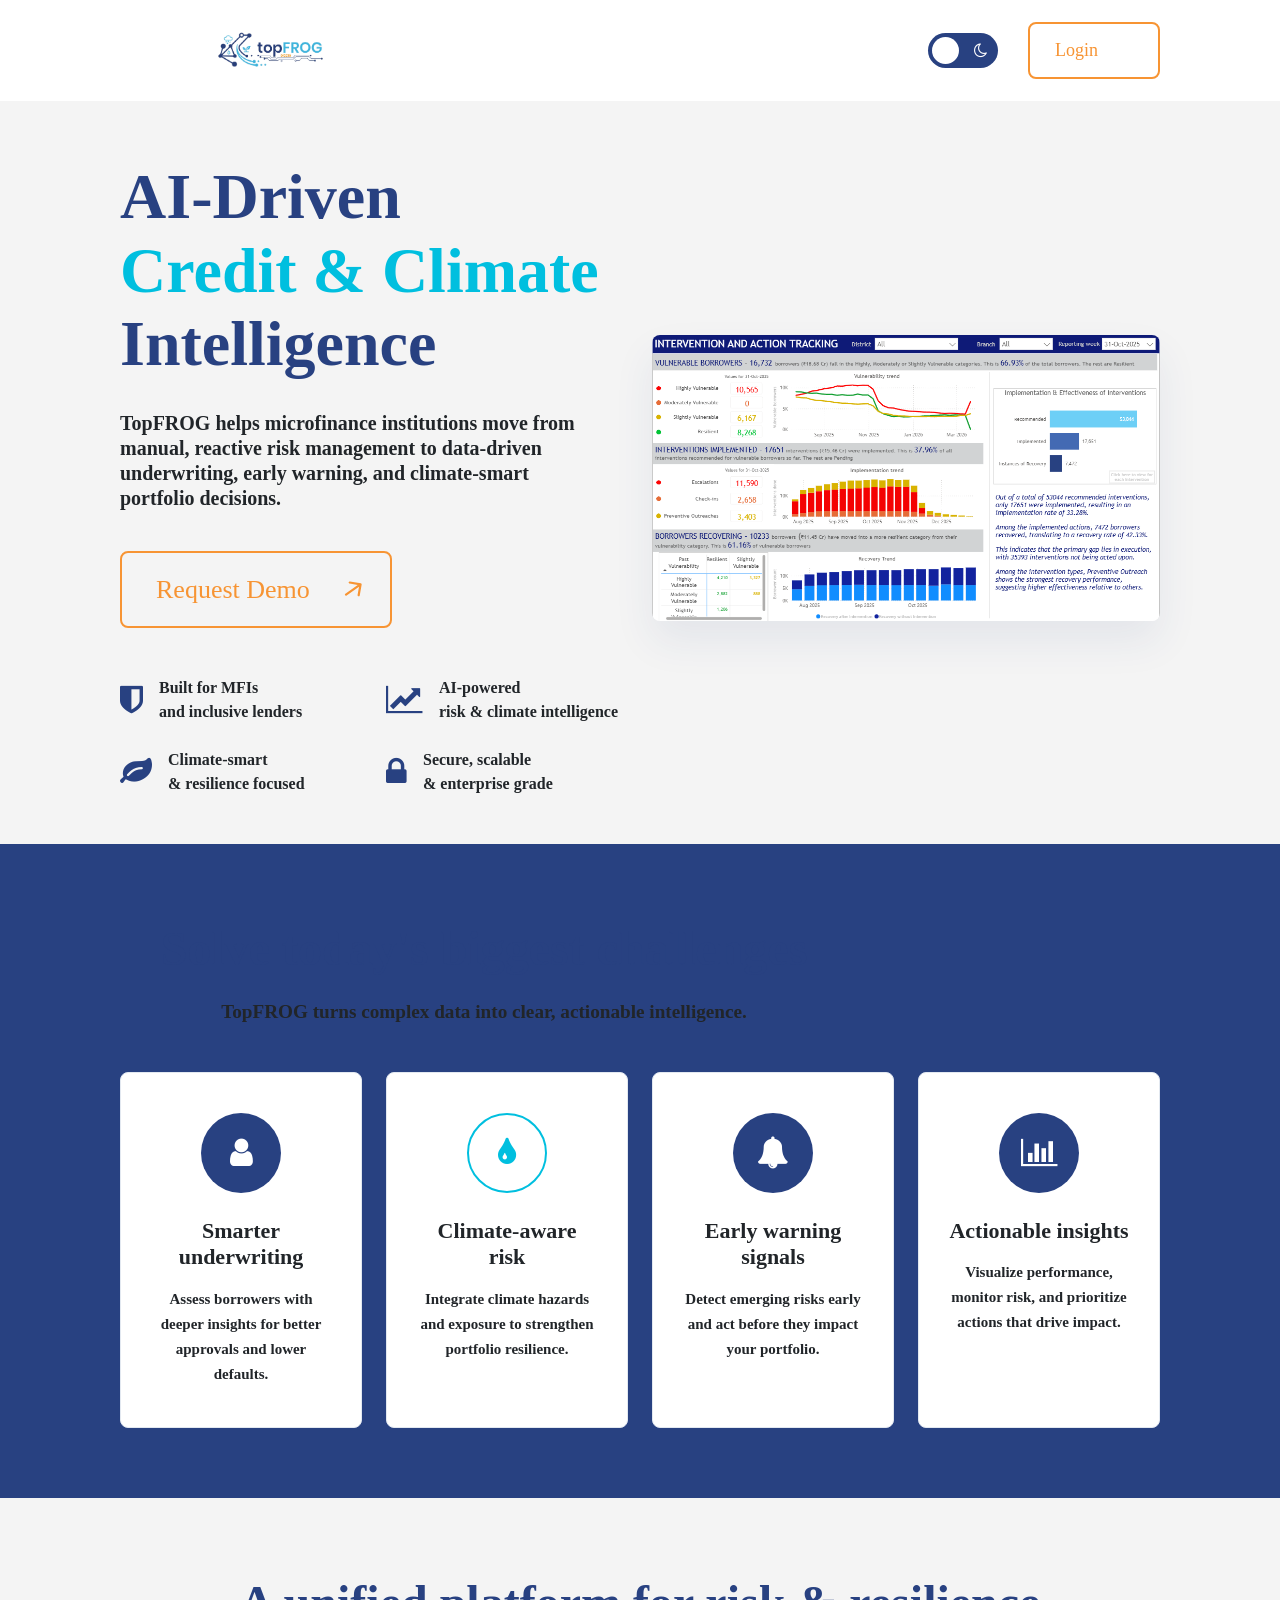
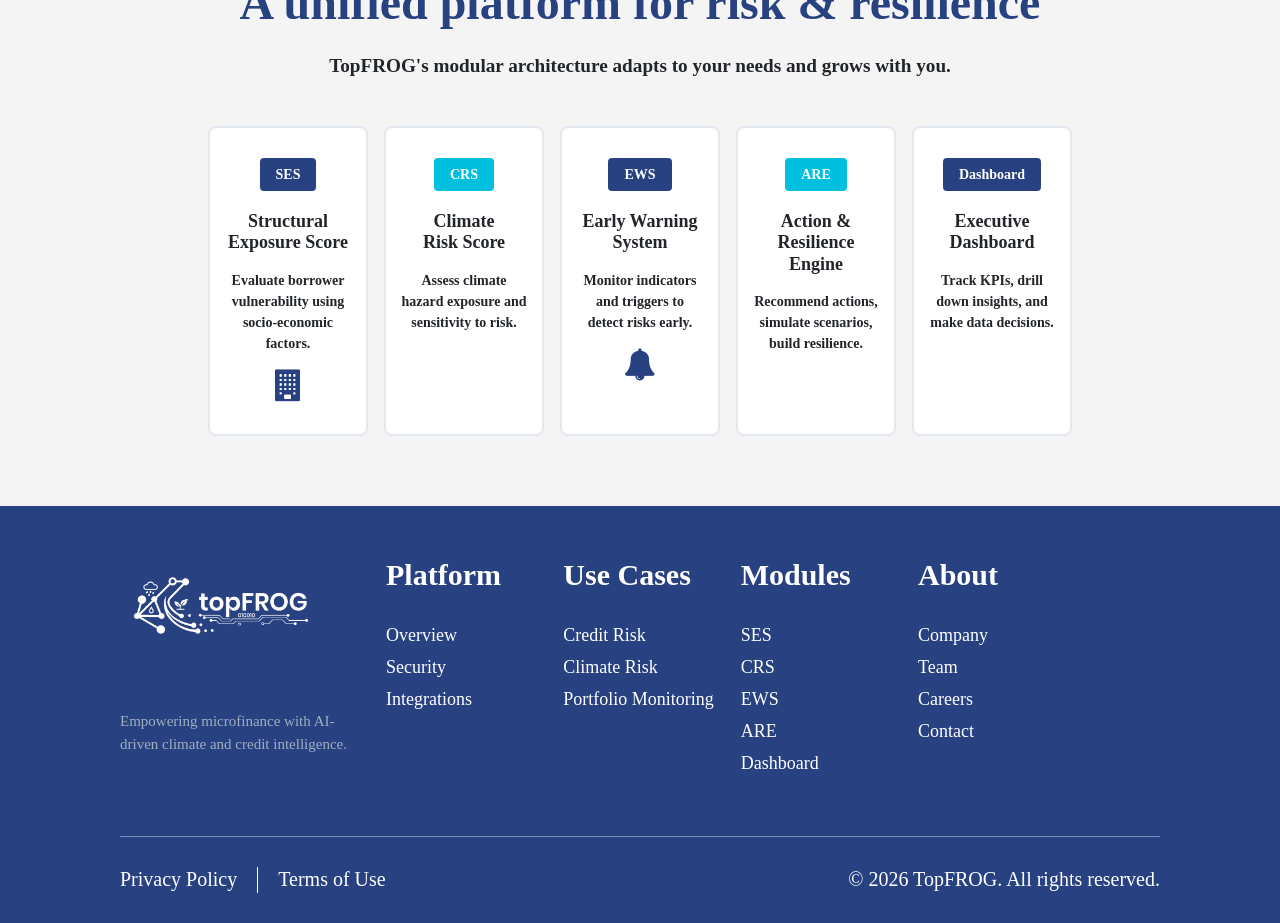
==== commit f894f52b: "Update index.html" ====
--- a/index.html
+++ b/index.html
@@ -16,11 +16,10 @@
     <link href="https://unpkg.com/aos@2.3.1/dist/aos.css" rel="stylesheet">
 
     <style>
-        /* Only keeping minimal layout styles for custom TopFROG components. 
-           Colors and Typography are now 100% handled by variables.css and msc-main.css */
-        
+        /* --- LAYOUT COMPONENTS --- */
         .hero-padding-fix { padding-top: 160px; }
         
+        .bg-light-gray { background-color: var(--background-color); transition: background-color 0.4s ease; }
         .text-teal { color: var(--secondary-color) !important; }
         .text-dark-blue { color: var(--primary-color) !important; }
         
@@ -57,20 +56,58 @@
             margin-bottom: 20px; font-size: 14px;
         }
 
-        /* Dark Theme overrides for the custom components */
+        /* --- MSC COMPLIANT DARK MODE OVERRIDES --- */
+        body.dark-theme { background-color: #1a1d21 !important; color: #ffffff !important; }
+        body.dark-theme .bg-light-gray { background-color: #1a1d21 !important; }
+        body.dark-theme .main-header { background-color: #222529 !important; border-bottom-color: #2d3136 !important; }
+        
+        /* Dark Mode for Custom Cards */
         body.dark-theme .feature-card, 
         body.dark-theme .pipeline-box, 
         body.dark-theme .dashboard-placeholder { 
-            background: #222529; border-color: #333; color: #ffffff; box-shadow: none;
-        }
-        body.dark-theme .feature-card h4, 
-        body.dark-theme .pipeline-box h5 { color: #ffffff !important; }
-        body.dark-theme .bg-light-gray { background-color: #1a1d21 !important; }
+            background-color: #222529 !important; 
+            border-color: #2d3136 !important; 
+            box-shadow: none;
+        }
+
+        /* Force Text Visibility in Dark Mode */
+        body.dark-theme h2, 
+        body.dark-theme h4, 
+        body.dark-theme h5, 
+        body.dark-theme p, 
+        body.dark-theme span,
+        body.dark-theme i.fa-shield,
+        body.dark-theme i.fa-line-chart,
+        body.dark-theme i.fa-leaf,
+        body.dark-theme i.fa-lock { 
+            color: #ffffff !important; 
+        }
+
+        body.dark-theme .text-teal { color: var(--secondary-color) !important; }
+        body.dark-theme .text-dark-blue { color: var(--secondary-light-color) !important; }
+        
+        /* Invert Header Logo in Dark Mode */
+        body.dark-theme .main-header .logo-and-menu img { filter: brightness(0) invert(1); }
+
+        /* --- SIDE MENU CLOSE BUTTON FIX --- */
+        /* Overrides the 'display: none' hidden deep in msc-main.css */
+        .menu-open .menu-box .close-btn {
+            position: absolute !important;
+            left: 30px !important;
+            top: 30px !important;
+            z-index: 9999 !important;
+            display: block !important;
+            opacity: 1 !important;
+            visibility: visible !important;
+            transform: scale(1) !important;
+            cursor: pointer;
+        }
+        .menu-open .menu-box .close-btn svg { stroke: #ffffff; }
     </style>
 </head>
 <body>
 
-    <header class="main-header">
+    <header class="main-header" style="position: fixed; top: 0; left: 0; width: 100%; background: #ffffff; z-index: 1000; transition: all 0.4s ease; border-bottom: 1px solid transparent;">
         <div class="custom-container">
             <div class="header-inner">
                 
@@ -83,7 +120,7 @@
                         </a>
                     </div>
                     <a href="/" style="margin-left: 20px;">
-                        <img src="TopFROG-removebg 2.png" alt="TopFROG Logo" style="height: 60px;">
+                        <img src="TopFROG-removebg 2.png" alt="TopFROG Logo" style="height: 60px; transition: filter 0.3s ease;">
                     </a>
                 </div>
                 
@@ -109,7 +146,7 @@
     </header>
 
     <div class="menu-box" id="msc-side-menu">
-        <a href="javascript:void(0);" class="close-menu-box close-btn" id="close-menu-btn" style="position: absolute; top: 20px; left: 30px;">
+        <a href="javascript:void(0);" class="close-btn" id="close-menu-btn">
             <svg width="35" height="35" viewBox="0 0 24 24" fill="none" xmlns="http://www.w3.org/2000/svg"><path d="M18 6L6 18M6 6l12 12" stroke="currentColor" stroke-width="2" stroke-linecap="round" stroke-linejoin="round"/></svg>
         </a>
         <nav>
@@ -124,7 +161,7 @@
         </nav>
     </div>
 
-    <section class="common-section-top hero-padding-fix pb-5 bg-light-gray" style="background-color: var(--background-color);">
+    <section class="common-section-top hero-padding-fix pb-5 bg-light-gray">
         <div class="custom-container">
             <div class="row align-items-center">
                 <div class="col-lg-6 title-box mb-5 mb-lg-0 primary-color" data-aos="fade-right" data-aos-duration="1000">
@@ -133,7 +170,7 @@
                         <span class="text-teal">Credit & Climate</span> <br>
                         Intelligence
                     </h2>
-                    <p style="font-size: 1.25rem; margin-bottom: 40px; max-width: 90%; color: var(--text-color);">
+                    <p style="font-size: 1.25rem; margin-bottom: 40px; max-width: 90%;">
                         TopFROG helps microfinance institutions move from manual, reactive risk management to data-driven underwriting, early warning, and climate-smart portfolio decisions.
                     </p>
                     <div class="d-flex gap-3 mb-5 align-items-center">
@@ -142,6 +179,25 @@
                             <svg class="arrow" width="27" height="27" viewBox="0 0 27 27" fill="none" xmlns="http://www.w3.org/2000/svg"><path fill-rule="evenodd" clip-rule="evenodd" d="M5.09846 19.2357C5.45043 19.7384 6.14327 19.8605 6.64594 19.5086L19.0113 10.8502L17.567 19.0408C17.4605 19.6452 17.864 20.2215 18.4684 20.3281C19.0727 20.4346 19.6489 20.0311 19.7556 19.4268L21.6656 8.59436C21.7721 7.99011 21.3686 7.41383 20.7644 7.3072L9.93194 5.39723C9.32761 5.29065 8.75133 5.69417 8.64478 6.29851C8.5382 6.90284 8.94172 7.47912 9.54606 7.58567L17.7367 9.0299L5.37132 17.6882C4.86865 18.0402 4.74649 18.733 5.09846 19.2357Z"></path></svg>
                         </a>
                     </div>
+                    
+                    <div class="row g-4" style="font-weight: var(--font-weight-six); font-size: 16px;">
+                        <div class="col-6 d-flex align-items-center gap-3">
+                            <i class="fa fa-shield fa-2x text-dark-blue"></i>
+                            <span>Built for MFIs<br>and inclusive lenders</span>
+                        </div>
+                        <div class="col-6 d-flex align-items-center gap-3">
+                            <i class="fa fa-line-chart fa-2x text-dark-blue"></i>
+                            <span>AI-powered<br>risk & climate intelligence</span>
+                        </div>
+                        <div class="col-6 d-flex align-items-center gap-3">
+                            <i class="fa fa-leaf fa-2x text-dark-blue"></i>
+                            <span>Climate-smart<br>& resilience focused</span>
+                        </div>
+                        <div class="col-6 d-flex align-items-center gap-3">
+                            <i class="fa fa-lock fa-2x text-dark-blue"></i>
+                            <span>Secure, scalable<br>& enterprise grade</span>
+                        </div>
+                    </div>
                 </div>
                 
                 <div class="col-lg-6" data-aos="fade-left" data-aos-duration="1200" data-aos-delay="200">
@@ -157,87 +213,87 @@
         <div class="custom-container">
             <div class="title-box primary-color text-center mb-5" data-aos="fade-up">
                 <h2 style="font-size: 3rem; margin-bottom: 15px;">Solve today's biggest challenges</h2>
-                <p style="font-size: 1.2rem; color: var(--text-color);">TopFROG turns complex data into clear, actionable intelligence.</p>
+                <p style="font-size: 1.2rem;">TopFROG turns complex data into clear, actionable intelligence.</p>
             </div>
             
             <div class="row g-4">
                 <div class="col-md-6 col-lg-3" data-aos="fade-up" data-aos-delay="100">
                     <div class="feature-card">
                         <div class="icon-circle"><i class="fa fa-user"></i></div>
-                        <h4 style="color: var(--primary-color); font-size: 22px; font-weight: var(--font-weight-six);">Smarter underwriting</h4>
-                        <p class="mb-0 mt-3" style="font-size: 15px; color: var(--text-color);">Assess borrowers with deeper insights for better approvals and lower defaults.</p>
+                        <h4 style="font-size: 22px; font-weight: var(--font-weight-six);">Smarter underwriting</h4>
+                        <p class="mb-0 mt-3" style="font-size: 15px;">Assess borrowers with deeper insights for better approvals and lower defaults.</p>
                     </div>
                 </div>
                 <div class="col-md-6 col-lg-3" data-aos="fade-up" data-aos-delay="200">
                     <div class="feature-card">
                         <div class="icon-circle text-teal bg-white" style="border: 2px solid var(--secondary-color);"><i class="fa fa-tint"></i></div>
-                        <h4 style="color: var(--primary-color); font-size: 22px; font-weight: var(--font-weight-six);">Climate-aware risk</h4>
-                        <p class="mb-0 mt-3" style="font-size: 15px; color: var(--text-color);">Integrate climate hazards and exposure to strengthen portfolio resilience.</p>
+                        <h4 style="font-size: 22px; font-weight: var(--font-weight-six);">Climate-aware risk</h4>
+                        <p class="mb-0 mt-3" style="font-size: 15px;">Integrate climate hazards and exposure to strengthen portfolio resilience.</p>
                     </div>
                 </div>
                 <div class="col-md-6 col-lg-3" data-aos="fade-up" data-aos-delay="300">
                     <div class="feature-card">
                         <div class="icon-circle"><i class="fa fa-bell"></i></div>
-                        <h4 style="color: var(--primary-color); font-size: 22px; font-weight: var(--font-weight-six);">Early warning signals</h4>
-                        <p class="mb-0 mt-3" style="font-size: 15px; color: var(--text-color);">Detect emerging risks early and act before they impact your portfolio.</p>
+                        <h4 style="font-size: 22px; font-weight: var(--font-weight-six);">Early warning signals</h4>
+                        <p class="mb-0 mt-3" style="font-size: 15px;">Detect emerging risks early and act before they impact your portfolio.</p>
                     </div>
                 </div>
                 <div class="col-md-6 col-lg-3" data-aos="fade-up" data-aos-delay="400">
                     <div class="feature-card">
                         <div class="icon-circle"><i class="fa fa-bar-chart"></i></div>
-                        <h4 style="color: var(--primary-color); font-size: 22px; font-weight: var(--font-weight-six);">Actionable insights</h4>
-                        <p class="mb-0 mt-3" style="font-size: 15px; color: var(--text-color);">Visualize performance, monitor risk, and prioritize actions that drive impact.</p>
+                        <h4 style="font-size: 22px; font-weight: var(--font-weight-six);">Actionable insights</h4>
+                        <p class="mb-0 mt-3" style="font-size: 15px;">Visualize performance, monitor risk, and prioritize actions that drive impact.</p>
                     </div>
                 </div>
             </div>
         </div>
     </section>
 
-    <section class="common-section bg-light-gray" style="background-color: var(--background-color);">
+    <section class="common-section bg-light-gray">
         <div class="custom-container text-center">
             <div class="title-box primary-color mb-5" data-aos="fade-up">
                 <h2 style="font-size: 3rem; margin-bottom: 15px;">A unified platform for risk & resilience</h2>
-                <p style="font-size: 1.2rem; color: var(--text-color);">TopFROG's modular architecture adapts to your needs and grows with you.</p>
+                <p style="font-size: 1.2rem;">TopFROG's modular architecture adapts to your needs and grows with you.</p>
             </div>
             
             <div class="row g-3 align-items-stretch justify-content-center">
                 <div class="col-md-2" data-aos="zoom-in" data-aos-delay="100">
                     <div class="pipeline-box">
                         <span class="pipeline-tag">SES</span>
-                        <h5 style="color: var(--primary-color); font-weight: var(--font-weight-six); font-size: 18px;">Structural<br>Exposure Score</h5>
-                        <p style="font-size: 14px; line-height: 1.5; color: var(--text-color);" class="mt-3">Evaluate borrower vulnerability using socio-economic factors.</p>
+                        <h5 style="font-weight: var(--font-weight-six); font-size: 18px;">Structural<br>Exposure Score</h5>
+                        <p style="font-size: 14px; line-height: 1.5;" class="mt-3">Evaluate borrower vulnerability using socio-economic factors.</p>
                         <i class="fa fa-building fa-2x text-dark-blue mt-3"></i>
                     </div>
                 </div>
                 <div class="col-md-2" data-aos="zoom-in" data-aos-delay="200">
                     <div class="pipeline-box">
                         <span class="pipeline-tag" style="background-color: var(--secondary-color);">CRS</span>
-                        <h5 style="color: var(--primary-color); font-weight: var(--font-weight-six); font-size: 18px;">Climate<br>Risk Score</h5>
-                        <p style="font-size: 14px; line-height: 1.5; color: var(--text-color);" class="mt-3">Assess climate hazard exposure and sensitivity to risk.</p>
+                        <h5 style="font-weight: var(--font-weight-six); font-size: 18px;">Climate<br>Risk Score</h5>
+                        <p style="font-size: 14px; line-height: 1.5;" class="mt-3">Assess climate hazard exposure and sensitivity to risk.</p>
                         <i class="fa fa-cloud-bolt fa-2x text-teal mt-3"></i>
                     </div>
                 </div>
                 <div class="col-md-2" data-aos="zoom-in" data-aos-delay="300">
                     <div class="pipeline-box">
                         <span class="pipeline-tag">EWS</span>
-                        <h5 style="color: var(--primary-color); font-weight: var(--font-weight-six); font-size: 18px;">Early Warning<br>System</h5>
-                        <p style="font-size: 14px; line-height: 1.5; color: var(--text-color);" class="mt-3">Monitor indicators and triggers to detect risks early.</p>
+                        <h5 style="font-weight: var(--font-weight-six); font-size: 18px;">Early Warning<br>System</h5>
+                        <p style="font-size: 14px; line-height: 1.5;" class="mt-3">Monitor indicators and triggers to detect risks early.</p>
                         <i class="fa fa-bell fa-2x text-dark-blue mt-3"></i>
                     </div>
                 </div>
                 <div class="col-md-2" data-aos="zoom-in" data-aos-delay="400">
                     <div class="pipeline-box">
                         <span class="pipeline-tag" style="background-color: var(--secondary-color);">ARE</span>
-                        <h5 style="color: var(--primary-color); font-weight: var(--font-weight-six); font-size: 18px;">Action &<br>Resilience Engine</h5>
-                        <p style="font-size: 14px; line-height: 1.5; color: var(--text-color);" class="mt-3">Recommend actions, simulate scenarios, build resilience.</p>
+                        <h5 style="font-weight: var(--font-weight-six); font-size: 18px;">Action &<br>Resilience Engine</h5>
+                        <p style="font-size: 14px; line-height: 1.5;" class="mt-3">Recommend actions, simulate scenarios, build resilience.</p>
                         <i class="fa fa-shield-heart fa-2x text-teal mt-3"></i>
                     </div>
                 </div>
                 <div class="col-md-2" data-aos="zoom-in" data-aos-delay="500">
                     <div class="pipeline-box">
                         <span class="pipeline-tag">Dashboard</span>
-                        <h5 style="color: var(--primary-color); font-weight: var(--font-weight-six); font-size: 18px;">Executive<br>Dashboard</h5>
-                        <p style="font-size: 14px; line-height: 1.5; color: var(--text-color);" class="mt-3">Track KPIs, drill down insights, and make data decisions.</p>
+                        <h5 style="font-weight: var(--font-weight-six); font-size: 18px;">Executive<br>Dashboard</h5>
+                        <p style="font-size: 14px; line-height: 1.5;" class="mt-3">Track KPIs, drill down insights, and make data decisions.</p>
                         <i class="fa fa-table-columns fa-2x text-dark-blue mt-3"></i>
                     </div>
                 </div>
@@ -249,7 +305,7 @@
         <div class="custom-container">
             <div class="row mb-5">
                 <div class="col-lg-3 mb-5 mb-lg-0 footer-logo">
-                    <img src="White_BG_TopFROG.png" alt="TopFROG Logo" style="height: 100px;" class="mb-4">
+                    <img src="TopFROG-removebg 2.png" alt="TopFROG Logo" style="height: 100px; filter: brightness(0) invert(1);" class="mb-4">
                     <p style="color: #a0aec0; font-size: 15px;">Empowering microfinance with AI-driven climate and credit intelligence.</p>
                 </div>
                 <div class="col-lg-2 col-6 links">
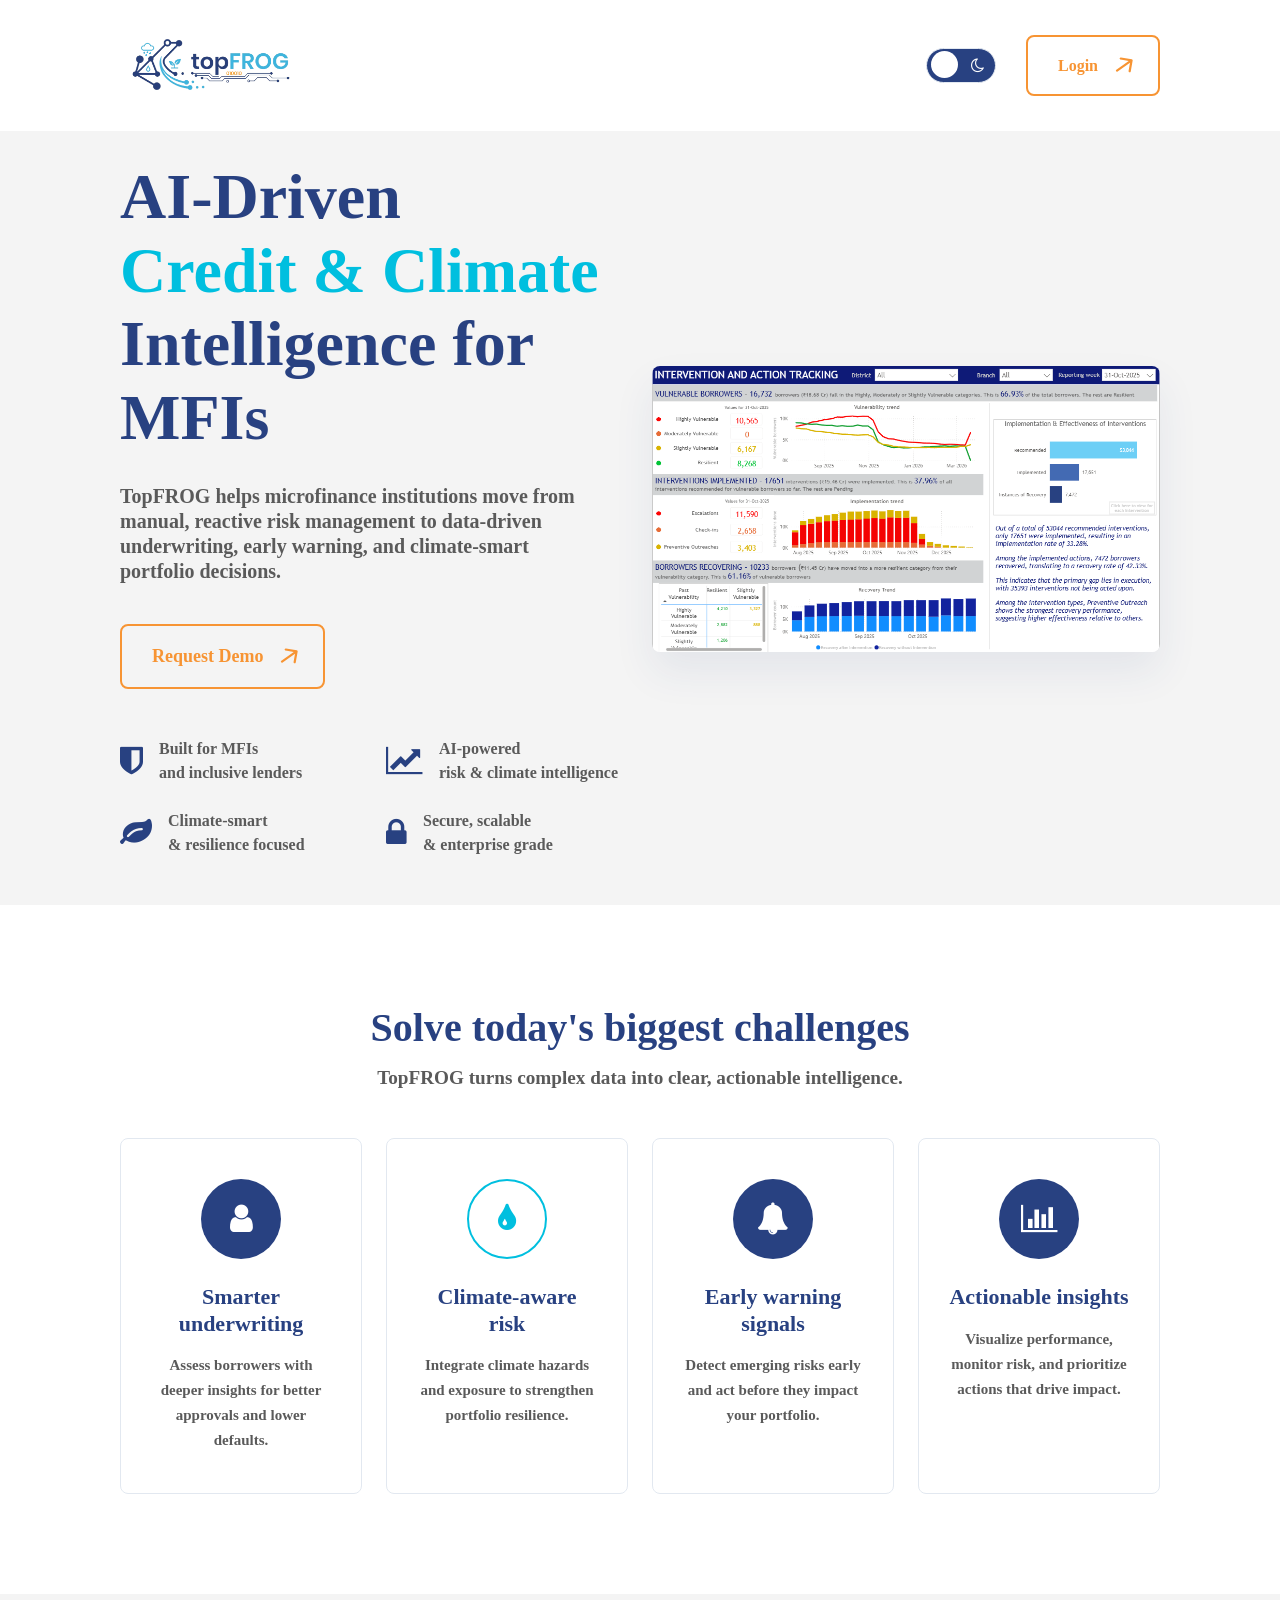
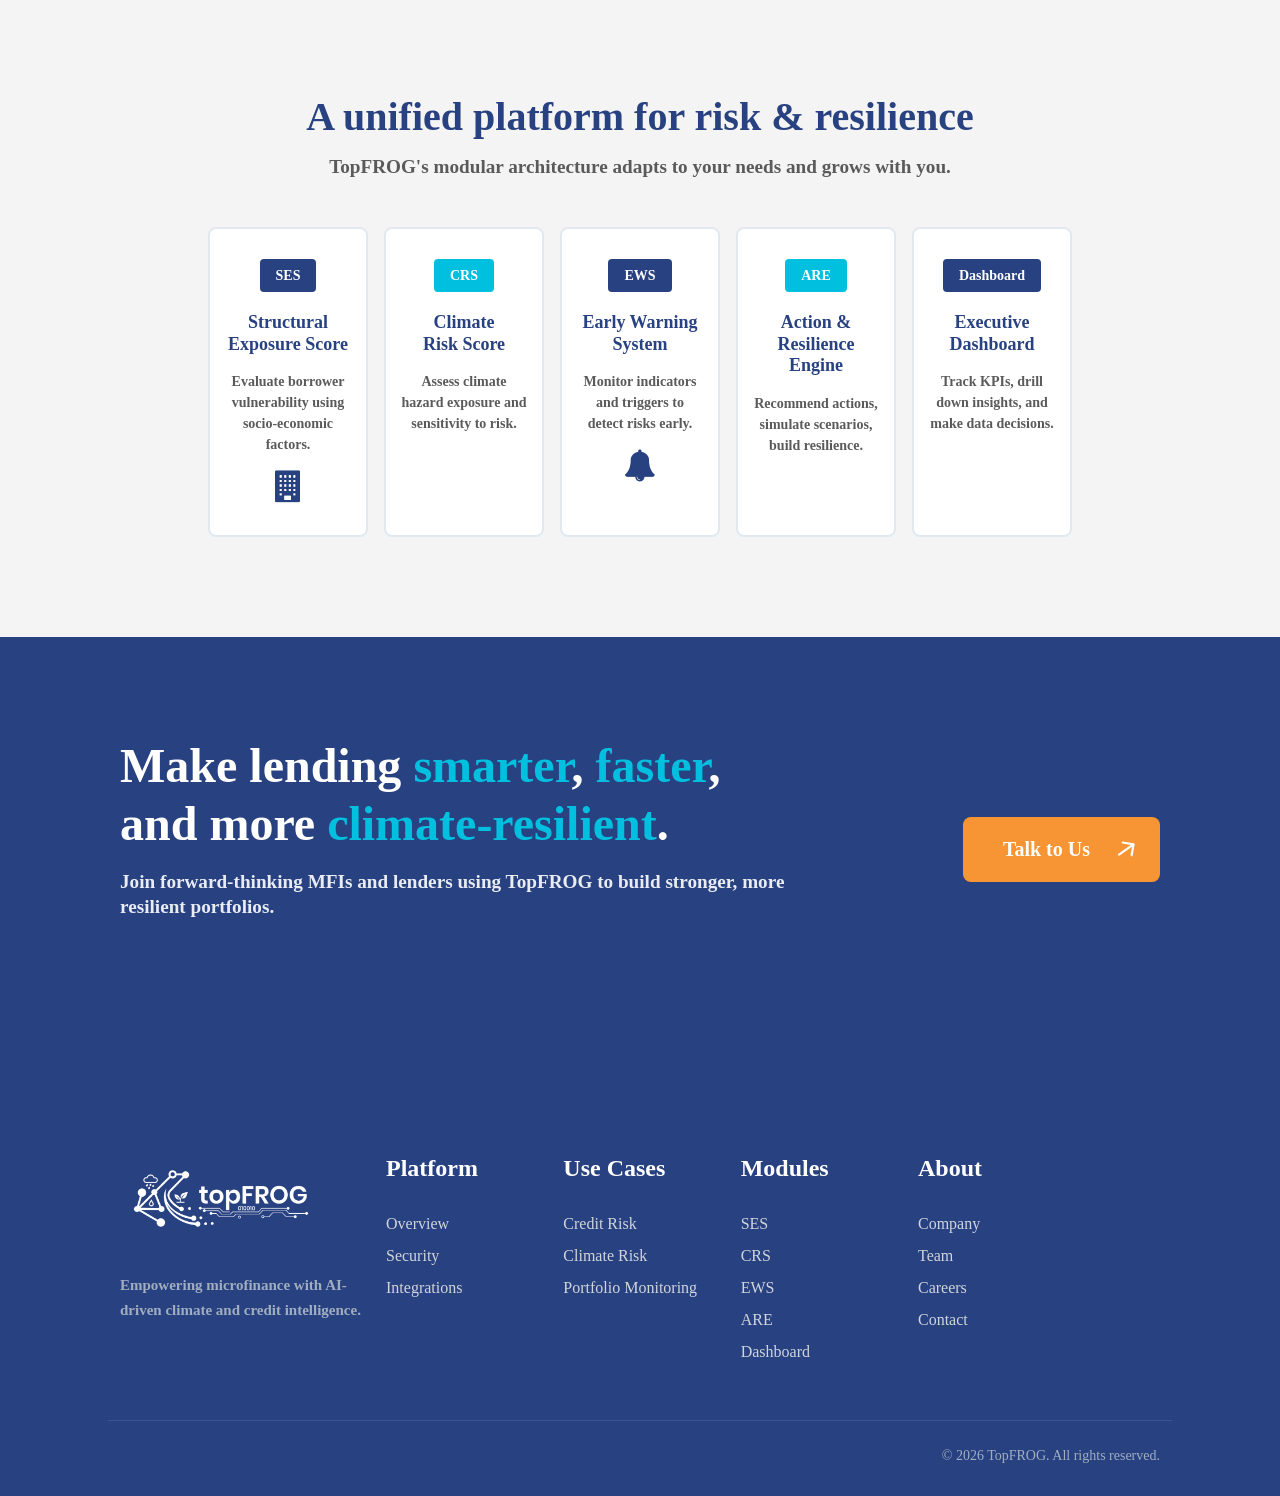
==== commit cb7d8bfa: "Update index.html" ====
--- a/index.html
+++ b/index.html
@@ -16,13 +16,78 @@
     <link href="https://unpkg.com/aos@2.3.1/dist/aos.css" rel="stylesheet">
 
     <style>
-        /* --- LAYOUT COMPONENTS --- */
+        /* --- CORE TYPOGRAPHY & TRANSITIONS --- */
+        body {
+            font-family: var(--font-family) !important;
+            color: var(--text-color);
+            background-color: #ffffff;
+            -webkit-font-smoothing: antialiased;
+            overflow-x: hidden;
+            transition: background-color 0.4s ease, color 0.4s ease;
+        }
+
+        /* --- FLUID HEADER --- */
+        .main-header {
+            position: fixed;
+            top: 0; left: 0; width: 100%;
+            background: #ffffff;
+            padding: 20px 0;
+            z-index: 1000;
+            transition: all 0.4s cubic-bezier(0.25, 0.8, 0.25, 1);
+            border-bottom: 1px solid transparent;
+        }
+        .main-header.shrink {
+            padding: 10px 0 !important;
+            box-shadow: 0 4px 20px rgba(0,0,0,0.08);
+            border-bottom: 1px solid #eeeeee;
+        }
+        .main-header .logo-and-menu img { height: 90px; transition: all 0.4s ease; }
+        .main-header.shrink .logo-and-menu img { height: 65px !important; }
+        
         .hero-padding-fix { padding-top: 160px; }
-        
-        .bg-light-gray { background-color: var(--background-color); transition: background-color 0.4s ease; }
+
+        /* --- MSC NATIVE DARK MODE SWITCH --- */
+        .about-theme-toggle-btn { margin-right: 20px; }
+        .about-theme-toggle-btn .theme-switch { position:relative; display:inline-block; vertical-align:middle; width:65px; height:32px; margin:0; }
+        .about-theme-toggle-btn .theme-switch input { display:none; }
+        .about-theme-toggle-btn .theme-slider { position:absolute; cursor:pointer; top:0; left:0; right:0; bottom:0; background-color:var(--primary-color); border-radius:50px; transition:0.4s; border:1px solid #e2e8f0; }
+        .about-theme-toggle-btn .theme-slider:before { position:absolute; content:""; height:24px; width:24px; left:4px; bottom:3px; border-radius:50%; background-color:#ffffff; transition:0.4s; z-index:2; }
+        .about-theme-toggle-btn input:checked + .theme-slider { background-color:#00bfdf; border-color:#00bfdf; }
+        .about-theme-toggle-btn input:checked + .theme-slider:before { transform:translateX(31px); }
+        .about-theme-toggle-btn .fa-sun-o { color:#fdb913; position:absolute; left:9px; top:50%; transform:translateY(-50%); font-size:14px; z-index:1; }
+        .about-theme-toggle-btn .fa-moon-o { color:#f1efef; position:absolute; right:9px; top:50%; transform:translateY(-50%); font-size:14px; z-index:1; }
+
+        /* --- MSC NATIVE SLIDING BUTTON ANIMATIONS --- */
+        .common-btn {
+            background-color: transparent; 
+            color: var(--active-btn);
+            border: 2px solid var(--active-btn);
+            border-radius: var(--border-radius);
+            font-weight: 600;
+            padding: 12px 30px;
+            padding-right: 60px !important;
+            position: relative;
+            display: inline-block;
+            transition: all 0.3s ease;
+            text-decoration: none;
+            overflow: hidden;
+        }
+        .common-btn .arrow {
+            position: absolute;
+            top: 0; bottom: 0;
+            margin: auto;
+            right: 20px;
+            fill: var(--active-btn);
+            transition: all 0.3s ease;
+        }
+        .common-btn:hover { background-color: var(--active-btn); color: #ffffff !important; box-shadow: 0 10px 20px rgba(247, 148, 51, 0.2); }
+        .common-btn:hover .arrow { fill: #ffffff; right: 12px; }
+
+        /* --- DYNAMIC COMPONENTS --- */
         .text-teal { color: var(--secondary-color) !important; }
         .text-dark-blue { color: var(--primary-color) !important; }
-        
+        .bg-light-gray { background-color: var(--background-color); transition: background-color 0.4s ease; }
+
         .dashboard-placeholder {
             background: #ffffff; border-radius: var(--border-radius); min-height: 450px;
             display: flex; align-items: center; justify-content: center;
@@ -56,75 +121,50 @@
             margin-bottom: 20px; font-size: 14px;
         }
 
-        /* --- MSC COMPLIANT DARK MODE OVERRIDES --- */
+        /* --- EXACT MICROSAVE DARK MODE COLORS --- */
         body.dark-theme { background-color: #1a1d21 !important; color: #ffffff !important; }
         body.dark-theme .bg-light-gray { background-color: #1a1d21 !important; }
+        
+        /* The Header & Cards use the slightly lighter MSC dark grey */
         body.dark-theme .main-header { background-color: #222529 !important; border-bottom-color: #2d3136 !important; }
-        
-        /* Dark Mode for Custom Cards */
         body.dark-theme .feature-card, 
         body.dark-theme .pipeline-box, 
         body.dark-theme .dashboard-placeholder { 
             background-color: #222529 !important; 
             border-color: #2d3136 !important; 
+            color: #ffffff !important; 
             box-shadow: none;
         }
-
-        /* Force Text Visibility in Dark Mode */
-        body.dark-theme h2, 
-        body.dark-theme h4, 
-        body.dark-theme h5, 
-        body.dark-theme p, 
-        body.dark-theme span,
-        body.dark-theme i.fa-shield,
-        body.dark-theme i.fa-line-chart,
-        body.dark-theme i.fa-leaf,
-        body.dark-theme i.fa-lock { 
-            color: #ffffff !important; 
-        }
-
-        body.dark-theme .text-teal { color: var(--secondary-color) !important; }
+        
+        body.dark-theme .feature-card:hover, body.dark-theme .pipeline-box:hover { border-color: var(--secondary-color) !important; }
+        
+        /* Force Text Visibility */
+        body.dark-theme h2, body.dark-theme h3, body.dark-theme h4, body.dark-theme h5, body.dark-theme p, body.dark-theme span { color: #ffffff !important; }
+        
+        /* Invert Logos and Icons */
+        body.dark-theme .main-header .logo-and-menu img { filter: brightness(0) invert(1); }
         body.dark-theme .text-dark-blue { color: var(--secondary-light-color) !important; }
-        
-        /* Invert Header Logo in Dark Mode */
-        body.dark-theme .main-header .logo-and-menu img { filter: brightness(0) invert(1); }
-
-        /* --- SIDE MENU CLOSE BUTTON FIX --- */
-        /* Overrides the 'display: none' hidden deep in msc-main.css */
-        .menu-open .menu-box .close-btn {
-            position: absolute !important;
-            left: 30px !important;
-            top: 30px !important;
-            z-index: 9999 !important;
-            display: block !important;
-            opacity: 1 !important;
-            visibility: visible !important;
-            transform: scale(1) !important;
-            cursor: pointer;
-        }
-        .menu-open .menu-box .close-btn svg { stroke: #ffffff; }
+        body.dark-theme .main-header .nav-link-item { color: #ffffff !important; }
+        body.dark-theme .main-header.shrink .nav-link-item { color: #ffffff !important; }
     </style>
 </head>
 <body>
 
-    <header class="main-header" style="position: fixed; top: 0; left: 0; width: 100%; background: #ffffff; z-index: 1000; transition: all 0.4s ease; border-bottom: 1px solid transparent;">
+    <header class="main-header">
         <div class="custom-container">
-            <div class="header-inner">
-                
+            <div class="header-inner d-flex justify-content-between align-items-center">
                 <div class="logo-and-menu">
-                    <div class="menu" id="menu-toggle-btn">
-                        <a href="javascript:void(0);">
-                            <span></span>
-                            <span></span>
-                            <span></span>
-                        </a>
-                    </div>
-                    <a href="/" style="margin-left: 20px;">
-                        <img src="TopFROG-removebg 2.png" alt="TopFROG Logo" style="height: 60px; transition: filter 0.3s ease;">
+                    <a href="/">
+                        <img src="TopFROG-removebg 2.png" alt="TopFROG Logo">
                     </a>
                 </div>
-                
-                <div class="search-and-language d-flex align-items-center" style="gap: 20px;">
+                <div class="right-box d-flex align-items-center">
+                    <ul class="d-none d-lg-flex mb-0 list-unstyled align-items-center me-4" style="gap: 30px;">
+                        <li><a href="#" class="nav-link-item" style="color: inherit; font-weight: var(--font-weight-six); text-decoration: none; font-size: 17px; transition: color 0.3s;" onmouseover="this.style.color='var(--secondary-color)'" onmouseout="this.style.color='inherit'">Platform</a></li>
+                        <li><a href="#" class="nav-link-item" style="color: inherit; font-weight: var(--font-weight-six); text-decoration: none; font-size: 17px; transition: color 0.3s;" onmouseover="this.style.color='var(--secondary-color)'" onmouseout="this.style.color='inherit'">Use Cases</a></li>
+                        <li><a href="#" class="nav-link-item" style="color: inherit; font-weight: var(--font-weight-six); text-decoration: none; font-size: 17px; transition: color 0.3s;" onmouseover="this.style.color='var(--secondary-color)'" onmouseout="this.style.color='inherit'">Modules</a></li>
+                        <li><a href="#" class="nav-link-item" style="color: inherit; font-weight: var(--font-weight-six); text-decoration: none; font-size: 17px; transition: color 0.3s;" onmouseover="this.style.color='var(--secondary-color)'" onmouseout="this.style.color='inherit'">About</a></li>
+                    </ul>
                     
                     <div class="about-theme-toggle-btn">
                         <label class="theme-switch" for="theme-slider-switch">
@@ -136,7 +176,7 @@
                         </label>
                     </div>
 
-                    <a href="/application/login.html" class="common-btn" style="padding: 10px 25px; padding-right: 60px !important; font-size: 18px;">
+                    <a href="/application/login.html" class="common-btn" style="font-size: 16px;">
                         Login
                         <svg class="arrow" width="27" height="27" viewBox="0 0 27 27" fill="none" xmlns="http://www.w3.org/2000/svg"><path fill-rule="evenodd" clip-rule="evenodd" d="M5.09846 19.2357C5.45043 19.7384 6.14327 19.8605 6.64594 19.5086L19.0113 10.8502L17.567 19.0408C17.4605 19.6452 17.864 20.2215 18.4684 20.3281C19.0727 20.4346 19.6489 20.0311 19.7556 19.4268L21.6656 8.59436C21.7721 7.99011 21.3686 7.41383 20.7644 7.3072L9.93194 5.39723C9.32761 5.29065 8.75133 5.69417 8.64478 6.29851C8.5382 6.90284 8.94172 7.47912 9.54606 7.58567L17.7367 9.0299L5.37132 17.6882C4.86865 18.0402 4.74649 18.733 5.09846 19.2357Z"></path></svg>
                     </a>
@@ -145,36 +185,20 @@
         </div>
     </header>
 
-    <div class="menu-box" id="msc-side-menu">
-        <a href="javascript:void(0);" class="close-btn" id="close-menu-btn">
-            <svg width="35" height="35" viewBox="0 0 24 24" fill="none" xmlns="http://www.w3.org/2000/svg"><path d="M18 6L6 18M6 6l12 12" stroke="currentColor" stroke-width="2" stroke-linecap="round" stroke-linejoin="round"/></svg>
-        </a>
-        <nav>
-            <div class="inner-menu">
-                <ul class="left-box list-unstyled">
-                    <li><a href="#">Platform <svg width="24" height="24" viewBox="0 0 24 24" fill="none" xmlns="http://www.w3.org/2000/svg"><path d="M9 18L15 12L9 6" stroke="currentColor" stroke-width="2" stroke-linecap="round" stroke-linejoin="round"/></svg></a></li>
-                    <li><a href="#">Use Cases <svg width="24" height="24" viewBox="0 0 24 24" fill="none" xmlns="http://www.w3.org/2000/svg"><path d="M9 18L15 12L9 6" stroke="currentColor" stroke-width="2" stroke-linecap="round" stroke-linejoin="round"/></svg></a></li>
-                    <li><a href="#">Modules <svg width="24" height="24" viewBox="0 0 24 24" fill="none" xmlns="http://www.w3.org/2000/svg"><path d="M9 18L15 12L9 6" stroke="currentColor" stroke-width="2" stroke-linecap="round" stroke-linejoin="round"/></svg></a></li>
-                    <li><a href="#">About <svg width="24" height="24" viewBox="0 0 24 24" fill="none" xmlns="http://www.w3.org/2000/svg"><path d="M9 18L15 12L9 6" stroke="currentColor" stroke-width="2" stroke-linecap="round" stroke-linejoin="round"/></svg></a></li>
-                </ul>
-            </div>
-        </nav>
-    </div>
-
     <section class="common-section-top hero-padding-fix pb-5 bg-light-gray">
         <div class="custom-container">
             <div class="row align-items-center">
-                <div class="col-lg-6 title-box mb-5 mb-lg-0 primary-color" data-aos="fade-right" data-aos-duration="1000">
-                    <h2 style="font-size: 4rem; line-height: 1.15; margin-bottom: 30px;">
+                <div class="col-lg-6 title-box mb-5 mb-lg-0" data-aos="fade-right" data-aos-duration="1000">
+                    <h2 style="color: var(--primary-color); font-size: 4rem; font-weight: 700; line-height: 1.15; margin-bottom: 30px;">
                         AI-Driven <br>
                         <span class="text-teal">Credit & Climate</span> <br>
-                        Intelligence
+                        Intelligence for MFIs
                     </h2>
                     <p style="font-size: 1.25rem; margin-bottom: 40px; max-width: 90%;">
                         TopFROG helps microfinance institutions move from manual, reactive risk management to data-driven underwriting, early warning, and climate-smart portfolio decisions.
                     </p>
                     <div class="d-flex gap-3 mb-5 align-items-center">
-                        <a href="#" class="common-btn">
+                        <a href="#" class="common-btn" style="font-size: 18px; padding: 14px 30px; padding-right: 60px !important;">
                             Request Demo
                             <svg class="arrow" width="27" height="27" viewBox="0 0 27 27" fill="none" xmlns="http://www.w3.org/2000/svg"><path fill-rule="evenodd" clip-rule="evenodd" d="M5.09846 19.2357C5.45043 19.7384 6.14327 19.8605 6.64594 19.5086L19.0113 10.8502L17.567 19.0408C17.4605 19.6452 17.864 20.2215 18.4684 20.3281C19.0727 20.4346 19.6489 20.0311 19.7556 19.4268L21.6656 8.59436C21.7721 7.99011 21.3686 7.41383 20.7644 7.3072L9.93194 5.39723C9.32761 5.29065 8.75133 5.69417 8.64478 6.29851C8.5382 6.90284 8.94172 7.47912 9.54606 7.58567L17.7367 9.0299L5.37132 17.6882C4.86865 18.0402 4.74649 18.733 5.09846 19.2357Z"></path></svg>
                         </a>
@@ -209,10 +233,10 @@
         </div>
     </section>
 
-    <section class="common-section what-we-do-section">
+    <section class="common-section" style="padding: 100px 0;">
         <div class="custom-container">
-            <div class="title-box primary-color text-center mb-5" data-aos="fade-up">
-                <h2 style="font-size: 3rem; margin-bottom: 15px;">Solve today's biggest challenges</h2>
+            <div class="title-box text-center mb-5" data-aos="fade-up">
+                <h3 style="color: var(--primary-color); font-weight: 700; font-size: 2.5rem; margin-bottom: 15px;">Solve today's biggest challenges</h3>
                 <p style="font-size: 1.2rem;">TopFROG turns complex data into clear, actionable intelligence.</p>
             </div>
             
@@ -220,28 +244,28 @@
                 <div class="col-md-6 col-lg-3" data-aos="fade-up" data-aos-delay="100">
                     <div class="feature-card">
                         <div class="icon-circle"><i class="fa fa-user"></i></div>
-                        <h4 style="font-size: 22px; font-weight: var(--font-weight-six);">Smarter underwriting</h4>
+                        <h4 style="color: var(--primary-color); font-size: 22px; font-weight: var(--font-weight-six);">Smarter underwriting</h4>
                         <p class="mb-0 mt-3" style="font-size: 15px;">Assess borrowers with deeper insights for better approvals and lower defaults.</p>
                     </div>
                 </div>
                 <div class="col-md-6 col-lg-3" data-aos="fade-up" data-aos-delay="200">
                     <div class="feature-card">
                         <div class="icon-circle text-teal bg-white" style="border: 2px solid var(--secondary-color);"><i class="fa fa-tint"></i></div>
-                        <h4 style="font-size: 22px; font-weight: var(--font-weight-six);">Climate-aware risk</h4>
+                        <h4 style="color: var(--primary-color); font-size: 22px; font-weight: var(--font-weight-six);">Climate-aware risk</h4>
                         <p class="mb-0 mt-3" style="font-size: 15px;">Integrate climate hazards and exposure to strengthen portfolio resilience.</p>
                     </div>
                 </div>
                 <div class="col-md-6 col-lg-3" data-aos="fade-up" data-aos-delay="300">
                     <div class="feature-card">
                         <div class="icon-circle"><i class="fa fa-bell"></i></div>
-                        <h4 style="font-size: 22px; font-weight: var(--font-weight-six);">Early warning signals</h4>
+                        <h4 style="color: var(--primary-color); font-size: 22px; font-weight: var(--font-weight-six);">Early warning signals</h4>
                         <p class="mb-0 mt-3" style="font-size: 15px;">Detect emerging risks early and act before they impact your portfolio.</p>
                     </div>
                 </div>
                 <div class="col-md-6 col-lg-3" data-aos="fade-up" data-aos-delay="400">
                     <div class="feature-card">
                         <div class="icon-circle"><i class="fa fa-bar-chart"></i></div>
-                        <h4 style="font-size: 22px; font-weight: var(--font-weight-six);">Actionable insights</h4>
+                        <h4 style="color: var(--primary-color); font-size: 22px; font-weight: var(--font-weight-six);">Actionable insights</h4>
                         <p class="mb-0 mt-3" style="font-size: 15px;">Visualize performance, monitor risk, and prioritize actions that drive impact.</p>
                     </div>
                 </div>
@@ -249,10 +273,10 @@
         </div>
     </section>
 
-    <section class="common-section bg-light-gray">
+    <section class="common-section bg-light-gray" style="padding: 100px 0;">
         <div class="custom-container text-center">
-            <div class="title-box primary-color mb-5" data-aos="fade-up">
-                <h2 style="font-size: 3rem; margin-bottom: 15px;">A unified platform for risk & resilience</h2>
+            <div class="title-box mb-5" data-aos="fade-up">
+                <h3 style="color: var(--primary-color); font-weight: 700; font-size: 2.5rem; margin-bottom: 15px;">A unified platform for risk & resilience</h3>
                 <p style="font-size: 1.2rem;">TopFROG's modular architecture adapts to your needs and grows with you.</p>
             </div>
             
@@ -260,7 +284,7 @@
                 <div class="col-md-2" data-aos="zoom-in" data-aos-delay="100">
                     <div class="pipeline-box">
                         <span class="pipeline-tag">SES</span>
-                        <h5 style="font-weight: var(--font-weight-six); font-size: 18px;">Structural<br>Exposure Score</h5>
+                        <h5 style="color: var(--primary-color); font-weight: var(--font-weight-six); font-size: 18px;">Structural<br>Exposure Score</h5>
                         <p style="font-size: 14px; line-height: 1.5;" class="mt-3">Evaluate borrower vulnerability using socio-economic factors.</p>
                         <i class="fa fa-building fa-2x text-dark-blue mt-3"></i>
                     </div>
@@ -268,7 +292,7 @@
                 <div class="col-md-2" data-aos="zoom-in" data-aos-delay="200">
                     <div class="pipeline-box">
                         <span class="pipeline-tag" style="background-color: var(--secondary-color);">CRS</span>
-                        <h5 style="font-weight: var(--font-weight-six); font-size: 18px;">Climate<br>Risk Score</h5>
+                        <h5 style="color: var(--primary-color); font-weight: var(--font-weight-six); font-size: 18px;">Climate<br>Risk Score</h5>
                         <p style="font-size: 14px; line-height: 1.5;" class="mt-3">Assess climate hazard exposure and sensitivity to risk.</p>
                         <i class="fa fa-cloud-bolt fa-2x text-teal mt-3"></i>
                     </div>
@@ -276,7 +300,7 @@
                 <div class="col-md-2" data-aos="zoom-in" data-aos-delay="300">
                     <div class="pipeline-box">
                         <span class="pipeline-tag">EWS</span>
-                        <h5 style="font-weight: var(--font-weight-six); font-size: 18px;">Early Warning<br>System</h5>
+                        <h5 style="color: var(--primary-color); font-weight: var(--font-weight-six); font-size: 18px;">Early Warning<br>System</h5>
                         <p style="font-size: 14px; line-height: 1.5;" class="mt-3">Monitor indicators and triggers to detect risks early.</p>
                         <i class="fa fa-bell fa-2x text-dark-blue mt-3"></i>
                     </div>
@@ -284,7 +308,7 @@
                 <div class="col-md-2" data-aos="zoom-in" data-aos-delay="400">
                     <div class="pipeline-box">
                         <span class="pipeline-tag" style="background-color: var(--secondary-color);">ARE</span>
-                        <h5 style="font-weight: var(--font-weight-six); font-size: 18px;">Action &<br>Resilience Engine</h5>
+                        <h5 style="color: var(--primary-color); font-weight: var(--font-weight-six); font-size: 18px;">Action &<br>Resilience Engine</h5>
                         <p style="font-size: 14px; line-height: 1.5;" class="mt-3">Recommend actions, simulate scenarios, build resilience.</p>
                         <i class="fa fa-shield-heart fa-2x text-teal mt-3"></i>
                     </div>
@@ -292,7 +316,7 @@
                 <div class="col-md-2" data-aos="zoom-in" data-aos-delay="500">
                     <div class="pipeline-box">
                         <span class="pipeline-tag">Dashboard</span>
-                        <h5 style="font-weight: var(--font-weight-six); font-size: 18px;">Executive<br>Dashboard</h5>
+                        <h5 style="color: var(--primary-color); font-weight: var(--font-weight-six); font-size: 18px;">Executive<br>Dashboard</h5>
                         <p style="font-size: 14px; line-height: 1.5;" class="mt-3">Track KPIs, drill down insights, and make data decisions.</p>
                         <i class="fa fa-table-columns fa-2x text-dark-blue mt-3"></i>
                     </div>
@@ -301,57 +325,75 @@
         </div>
     </section>
 
-    <footer>
+    <section class="common-section cta-section" style="background: var(--primary-color); padding: 100px 0;">
+        <div class="custom-container">
+            <div class="row align-items-center">
+                <div class="col-lg-8 title-box" data-aos="fade-right">
+                    <h2 class="text-white mb-3" style="font-size: 3rem; font-weight: 700; line-height: 1.2;">
+                        Make lending <span class="text-teal">smarter</span>, <span class="text-teal">faster</span>,<br>
+                        and more <span class="text-teal">climate-resilient</span>.
+                    </h2>
+                    <p class="text-white mt-3" style="opacity: 0.9; font-size: 1.2rem;">
+                        Join forward-thinking MFIs and lenders using TopFROG to build stronger, more resilient portfolios.
+                    </p>
+                </div>
+                <div class="col-lg-4 text-lg-end mt-5 mt-lg-0" data-aos="fade-left">
+                    <a href="#" class="common-btn" style="font-size: 20px; padding: 16px 40px; padding-right: 70px !important; background-color: var(--active-btn); border: none; color: #ffffff;">
+                        Talk to Us
+                        <svg class="arrow" width="27" height="27" viewBox="0 0 27 27" fill="none" xmlns="http://www.w3.org/2000/svg"><path fill-rule="evenodd" clip-rule="evenodd" d="M5.09846 19.2357C5.45043 19.7384 6.14327 19.8605 6.64594 19.5086L19.0113 10.8502L17.567 19.0408C17.4605 19.6452 17.864 20.2215 18.4684 20.3281C19.0727 20.4346 19.6489 20.0311 19.7556 19.4268L21.6656 8.59436C21.7721 7.99011 21.3686 7.41383 20.7644 7.3072L9.93194 5.39723C9.32761 5.29065 8.75133 5.69417 8.64478 6.29851C8.5382 6.90284 8.94172 7.47912 9.54606 7.58567L17.7367 9.0299L5.37132 17.6882C4.86865 18.0402 4.74649 18.733 5.09846 19.2357Z" fill="#ffffff"></path></svg>
+                    </a>
+                </div>
+            </div>
+        </div>
+    </section>
+
+    <footer style="background-color: var(--primary-color); padding: 80px 0 30px;">
         <div class="custom-container">
             <div class="row mb-5">
-                <div class="col-lg-3 mb-5 mb-lg-0 footer-logo">
+                <div class="col-lg-3 mb-5 mb-lg-0">
                     <img src="TopFROG-removebg 2.png" alt="TopFROG Logo" style="height: 100px; filter: brightness(0) invert(1);" class="mb-4">
                     <p style="color: #a0aec0; font-size: 15px;">Empowering microfinance with AI-driven climate and credit intelligence.</p>
                 </div>
-                <div class="col-lg-2 col-6 links">
-                    <h6>Platform</h6>
+                <div class="col-lg-2 col-6">
+                    <h6 style="color: #ffffff; margin-bottom: 25px; font-weight: 600; font-size: 24px;">Platform</h6>
                     <ul class="list-unstyled">
-                        <li class="mb-2"><a href="#">Overview</a></li>
-                        <li class="mb-2"><a href="#">Security</a></li>
-                        <li class="mb-2"><a href="#">Integrations</a></li>
+                        <li class="mb-2"><a href="#" style="color: #d1d5db;">Overview</a></li>
+                        <li class="mb-2"><a href="#" style="color: #d1d5db;">Security</a></li>
+                        <li class="mb-2"><a href="#" style="color: #d1d5db;">Integrations</a></li>
                     </ul>
                 </div>
-                <div class="col-lg-2 col-6 links">
-                    <h6>Use Cases</h6>
+                <div class="col-lg-2 col-6">
+                    <h6 style="color: #ffffff; margin-bottom: 25px; font-weight: 600; font-size: 24px;">Use Cases</h6>
                     <ul class="list-unstyled">
-                        <li class="mb-2"><a href="#">Credit Risk</a></li>
-                        <li class="mb-2"><a href="#">Climate Risk</a></li>
-                        <li class="mb-2"><a href="#">Portfolio Monitoring</a></li>
+                        <li class="mb-2"><a href="#" style="color: #d1d5db;">Credit Risk</a></li>
+                        <li class="mb-2"><a href="#" style="color: #d1d5db;">Climate Risk</a></li>
+                        <li class="mb-2"><a href="#" style="color: #d1d5db;">Portfolio Monitoring</a></li>
                     </ul>
                 </div>
-                <div class="col-lg-2 col-6 mt-4 mt-lg-0 links">
-                    <h6>Modules</h6>
+                <div class="col-lg-2 col-6 mt-4 mt-lg-0">
+                    <h6 style="color: #ffffff; margin-bottom: 25px; font-weight: 600; font-size: 24px;">Modules</h6>
                     <ul class="list-unstyled">
-                        <li class="mb-2"><a href="#">SES</a></li>
-                        <li class="mb-2"><a href="#">CRS</a></li>
-                        <li class="mb-2"><a href="#">EWS</a></li>
-                        <li class="mb-2"><a href="#">ARE</a></li>
-                        <li class="mb-2"><a href="#">Dashboard</a></li>
+                        <li class="mb-2"><a href="#" style="color: #d1d5db;">SES</a></li>
+                        <li class="mb-2"><a href="#" style="color: #d1d5db;">CRS</a></li>
+                        <li class="mb-2"><a href="#" style="color: #d1d5db;">EWS</a></li>
+                        <li class="mb-2"><a href="#" style="color: #d1d5db;">ARE</a></li>
+                        <li class="mb-2"><a href="#" style="color: #d1d5db;">Dashboard</a></li>
                     </ul>
                 </div>
-                <div class="col-lg-3 col-6 mt-4 mt-lg-0 links">
-                    <h6>About</h6>
+                <div class="col-lg-3 col-6 mt-4 mt-lg-0">
+                    <h6 style="color: #ffffff; margin-bottom: 25px; font-weight: 600; font-size: 24px;">About</h6>
                     <ul class="list-unstyled mb-4">
-                        <li class="mb-2"><a href="#">Company</a></li>
-                        <li class="mb-2"><a href="#">Team</a></li>
-                        <li class="mb-2"><a href="#">Careers</a></li>
-                        <li class="mb-2"><a href="#">Contact</a></li>
+                        <li class="mb-2"><a href="#" style="color: #d1d5db;">Company</a></li>
+                        <li class="mb-2"><a href="#" style="color: #d1d5db;">Team</a></li>
+                        <li class="mb-2"><a href="#" style="color: #d1d5db;">Careers</a></li>
+                        <li class="mb-2"><a href="#" style="color: #d1d5db;">Contact</a></li>
                     </ul>
                 </div>
             </div>
-            <div class="bottom-area">
-                <div class="terms-privacy">
-                    <ul class="list-unstyled">
-                        <li><a href="#">Privacy Policy</a></li>
-                        <li><a href="#">Terms of Use</a></li>
-                    </ul>
-                </div>
-                <p>© 2026 TopFROG. All rights reserved.</p>
+            <div class="row pt-4" style="border-top: 1px solid rgba(255,255,255,0.1);">
+                <div class="col-12 text-center text-md-end" style="color: #a0aec0; font-size: 14px;">
+                    © 2026 TopFROG. All rights reserved.
+                </div>
             </div>
         </div>
     </footer>
@@ -364,16 +406,19 @@
         // Initialize AOS Animations
         AOS.init({ once: true, offset: 50, easing: 'ease-out-cubic' });
 
+        // Standalone Vanilla JS Dark Mode Logic 
         document.addEventListener('DOMContentLoaded', function() {
+            const themeToggle = document.getElementById('theme-slider-switch');
             const body = document.body;
-            
-            // --- DARK MODE LOGIC ---
-            const themeToggle = document.getElementById('theme-slider-switch');
-            
+            const header = document.querySelector('.main-header');
+
             // Check local storage on load
             if (localStorage.getItem('theme') === 'dark') {
                 body.classList.add('dark-theme');
                 themeToggle.checked = true;
+            } else {
+                body.classList.remove('dark-theme');
+                themeToggle.checked = false;
             }
 
             // Listen for toggle clicks
@@ -387,20 +432,7 @@
                 }
             });
 
-            // --- NATIVE MSC SIDE MENU TOGGLE ---
-            const menuBtn = document.getElementById('menu-toggle-btn');
-            const closeBtn = document.getElementById('close-menu-btn');
-
-            menuBtn.addEventListener('click', function() {
-                body.classList.add('menu-open');
-            });
-
-            closeBtn.addEventListener('click', function() {
-                body.classList.remove('menu-open');
-            });
-
-            // --- HEADER SHRINK ON SCROLL ---
-            const header = document.querySelector('.main-header');
+            // Header Shrink on Scroll
             window.addEventListener('scroll', () => {
                 if (window.scrollY > 50) {
                     header.classList.add('shrink');
